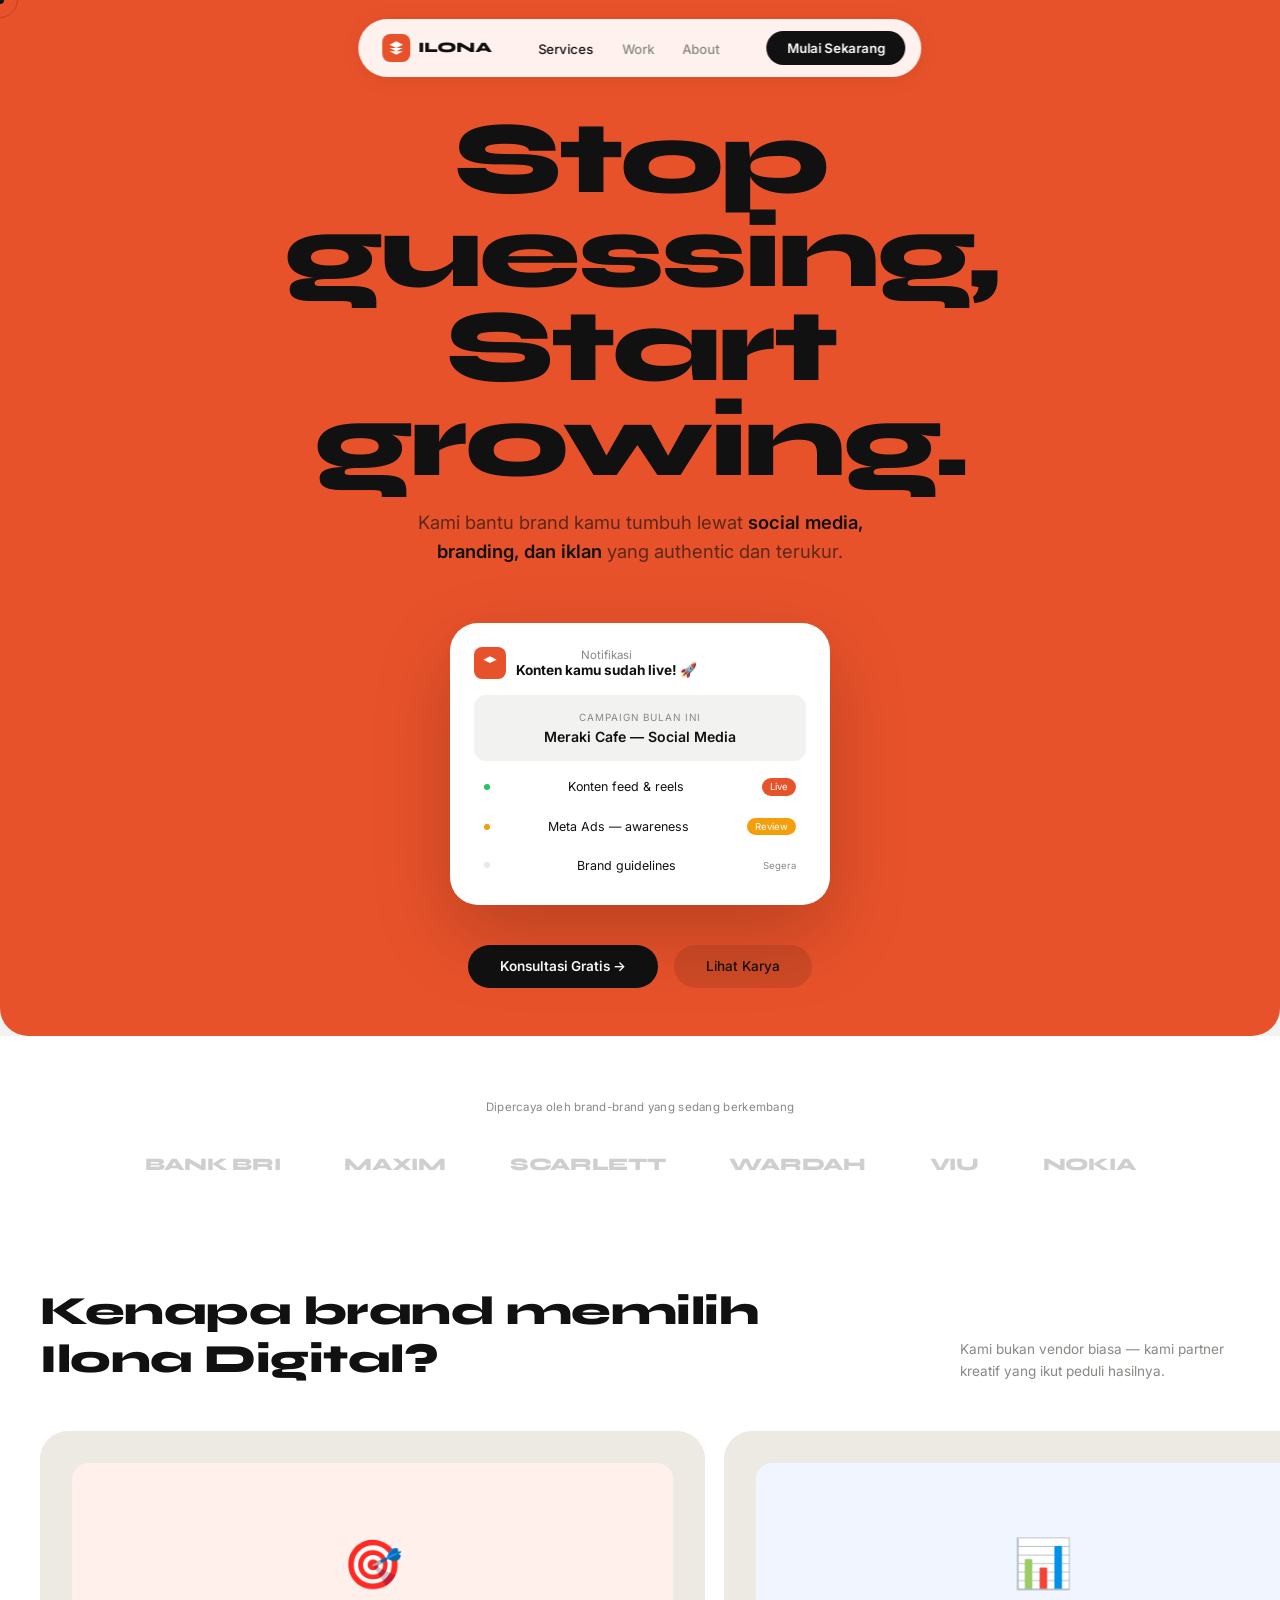
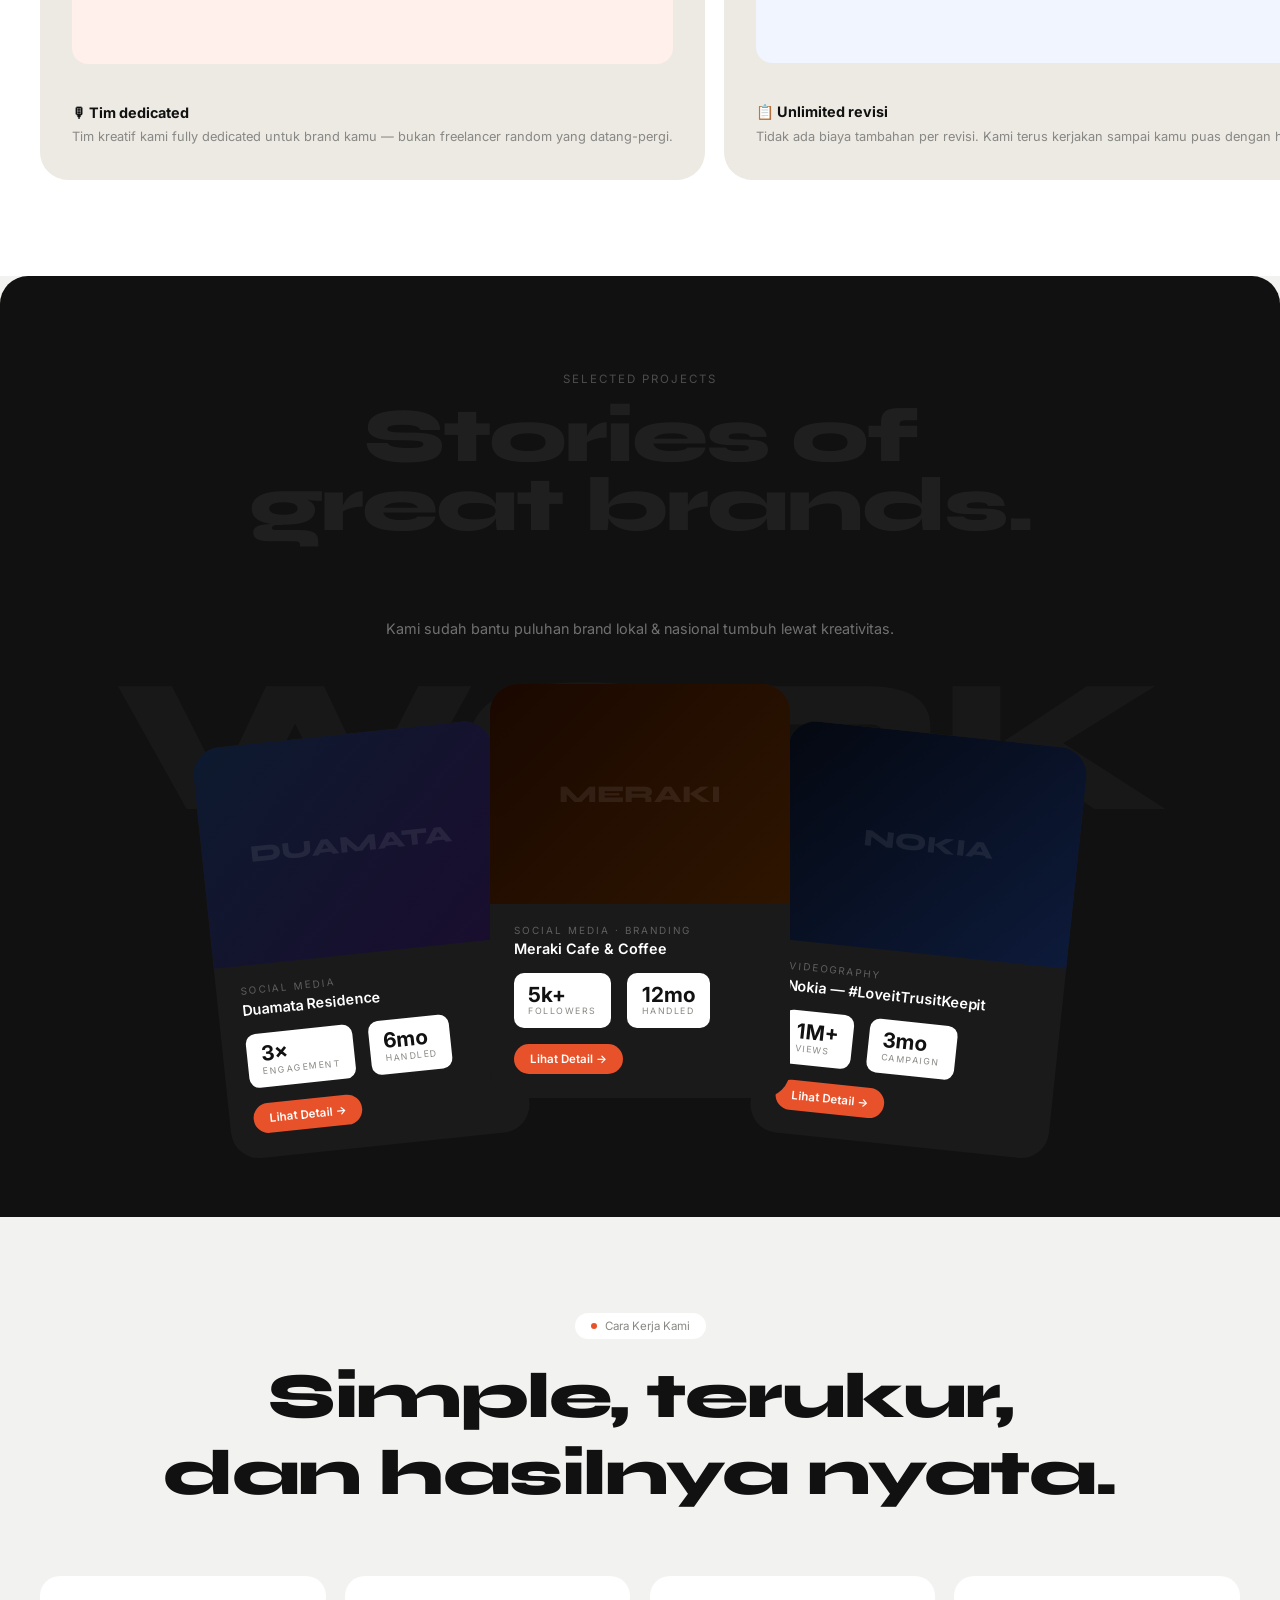
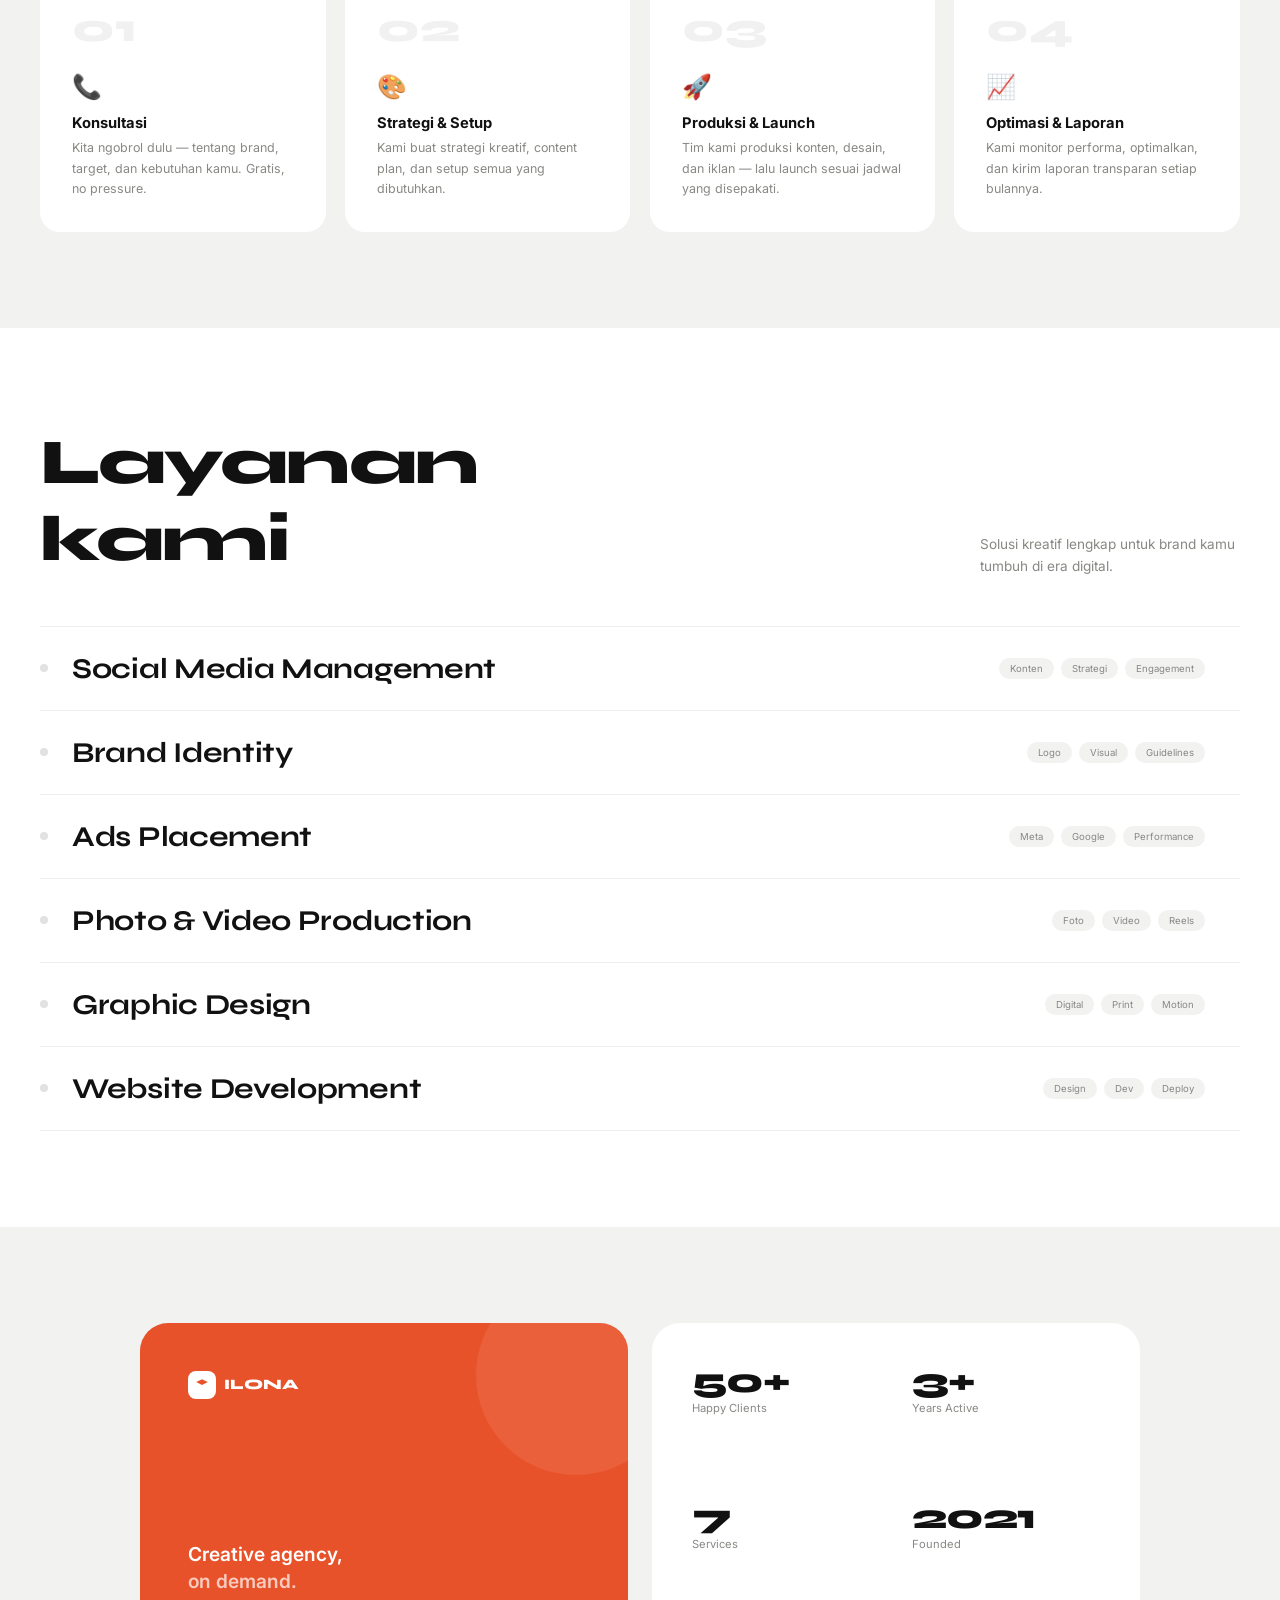
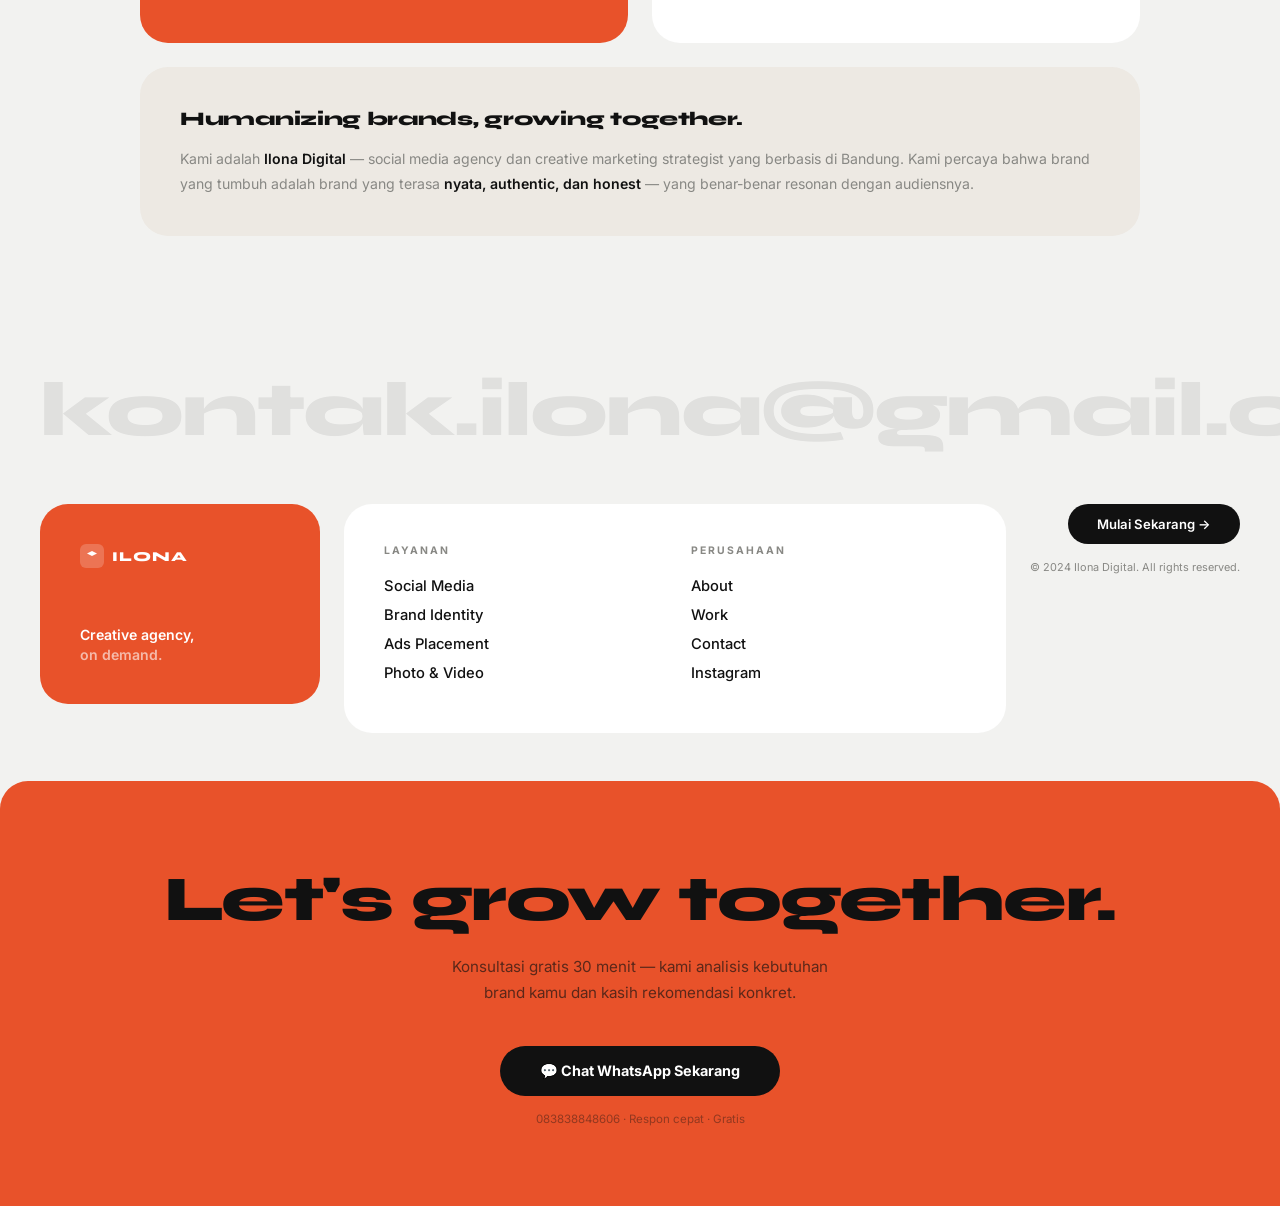
==== index.html @ c1bf0ae3 "Update index.html" ====
<!DOCTYPE html>
<html lang="id">
<head>
<meta charset="UTF-8">
<meta name="viewport" content="width=device-width, initial-scale=1.0">
<title>Ilona Digital — Creative Agency Bandung</title>
<link href="https://fonts.googleapis.com/css2?family=Syne:wght@700;800&family=Inter:wght@300;400;500;600&display=swap" rel="stylesheet">
<style>
:root{
  --orange:#E8522A;
  --orange2:#FF6B3D;
  --dark:#111111;
  --light:#F2F2F0;
  --light2:#E8E8E5;
  --white:#FFFFFF;
  --muted:#888884;
  --cream:#EDE9E3;
  --r:20px;
  --r2:28px;
}
*{margin:0;padding:0;box-sizing:border-box;}
html{scroll-behavior:smooth;}
body{background:var(--light);color:var(--dark);font-family:'Inter',sans-serif;font-weight:400;overflow-x:hidden;cursor:none;}

/* CURSOR */
#cdot{width:8px;height:8px;background:var(--dark);border-radius:50%;position:fixed;top:0;left:0;z-index:9999;pointer-events:none;transform:translate(-50%,-50%);transition:width .2s,height .2s,background .2s;}
#cring{width:36px;height:36px;border:1.5px solid rgba(17,17,17,0.2);border-radius:50%;position:fixed;top:0;left:0;z-index:9998;pointer-events:none;transform:translate(-50%,-50%);transition:width .45s cubic-bezier(0.16,1,0.3,1),height .45s cubic-bezier(0.16,1,0.3,1),border-color .2s;}
body.ch #cdot{width:12px;height:12px;background:var(--orange);}
body.ch #cring{width:56px;height:56px;border-color:rgba(232,82,42,0.35);}

/* NAV — pill floating */
nav{position:fixed;top:1.2rem;left:50%;transform:translateX(-50%);z-index:500;display:flex;align-items:center;gap:2rem;background:rgba(255,255,255,0.92);backdrop-filter:blur(20px);border-radius:100px;padding:.75rem 1rem .75rem 1.5rem;box-shadow:0 2px 20px rgba(0,0,0,0.08);white-space:nowrap;}
.logo{display:flex;align-items:center;gap:.5rem;text-decoration:none;}
.logo-icon{width:28px;height:28px;background:var(--orange);border-radius:8px;display:flex;align-items:center;justify-content:center;}
.logo-icon svg{width:16px;height:16px;fill:white;}
.logo-txt{font-family:'Syne',sans-serif;font-size:.9rem;font-weight:800;color:var(--dark);letter-spacing:-.3px;}
.nav-links{display:flex;gap:0;list-style:none;}
.nav-links a{font-size:.82rem;font-weight:500;color:var(--muted);text-decoration:none;padding:.4rem .9rem;border-radius:100px;transition:all .2s;}
.nav-links a:hover,.nav-links a.active{color:var(--dark);}
.nav-btn{background:var(--dark);color:white;padding:.55rem 1.3rem;border-radius:100px;font-size:.82rem;font-weight:600;text-decoration:none;transition:all .2s;white-space:nowrap;}
.nav-btn:hover{background:#222;}
.hbg{display:none;background:none;border:none;cursor:none;padding:4px;flex-direction:column;gap:5px;}
.hbg span{display:block;width:20px;height:2px;background:var(--dark);border-radius:2px;transition:all .3s;}
.hbg.open span:nth-child(1){transform:translateY(7px) rotate(45deg);}
.hbg.open span:nth-child(2){opacity:0;}
.hbg.open span:nth-child(3){transform:translateY(-7px) rotate(-45deg);}

/* MOB */
.mob{display:none;position:fixed;inset:0;z-index:450;background:var(--dark);flex-direction:column;justify-content:center;align-items:center;gap:2rem;}
.mob.open{display:flex;}
.mob a{font-family:'Syne',sans-serif;font-size:2.5rem;font-weight:800;color:rgba(255,255,255,.15);text-decoration:none;transition:color .2s;}
.mob a:hover{color:white;}
.mob-cta{background:var(--orange)!important;color:white!important;padding:.8rem 2.5rem;border-radius:100px;font-size:1rem!important;}

/* HERO — orange bg */
.hero{background:var(--orange);min-height:100vh;padding:7rem 2.5rem 3rem;display:flex;flex-direction:column;align-items:center;text-align:center;position:relative;overflow:hidden;border-radius:0 0 var(--r2) var(--r2);}
.hero h1{font-family:'Syne',sans-serif;font-size:clamp(3rem,8vw,7rem);font-weight:800;line-height:.92;letter-spacing:-3px;color:var(--dark);margin-bottom:1.2rem;max-width:800px;}
.hero-sub{font-size:clamp(.95rem,2vw,1.15rem);color:rgba(17,17,17,.65);max-width:500px;margin:0 auto 3.5rem;line-height:1.6;font-weight:400;}
.hero-sub strong{color:var(--dark);font-weight:600;}
/* hero visual card */
.hero-visual{background:white;border-radius:var(--r2);padding:1.5rem;max-width:380px;width:100%;box-shadow:0 30px 80px rgba(0,0,0,.2);position:relative;overflow:hidden;}
.hero-visual-top{display:flex;align-items:center;gap:.6rem;margin-bottom:1rem;}
.hv-icon{width:32px;height:32px;background:var(--orange);border-radius:8px;display:flex;align-items:center;justify-content:center;}
.hv-icon svg{width:16px;height:16px;fill:white;}
.hv-txt{font-size:.72rem;color:var(--muted);}
.hv-txt strong{color:var(--dark);display:block;font-size:.85rem;}
.hv-card{background:var(--light);border-radius:12px;padding:1rem;margin-bottom:.6rem;}
.hv-card-label{font-size:.62rem;text-transform:uppercase;letter-spacing:1px;color:var(--muted);margin-bottom:.3rem;}
.hv-card-val{font-size:.88rem;font-weight:600;color:var(--dark);}
.hv-rows{display:flex;flex-direction:column;gap:.4rem;}
.hv-row{display:flex;align-items:center;gap:.6rem;padding:.5rem .6rem;border-radius:8px;transition:background .2s;}
.hv-row:hover{background:var(--light);}
.hv-dot{width:6px;height:6px;border-radius:50%;flex-shrink:0;}
.hv-row-txt{font-size:.78rem;color:var(--dark);flex:1;}
.hv-row-badge{font-size:.6rem;background:var(--orange);color:white;padding:.2rem .5rem;border-radius:100px;}
.hero-btns{display:flex;gap:1rem;justify-content:center;margin-top:2.5rem;flex-wrap:wrap;}
.btn-dark{background:var(--dark);color:white;padding:.85rem 2rem;border-radius:100px;font-size:.85rem;font-weight:600;text-decoration:none;transition:all .3s;}
.btn-dark:hover{background:#222;transform:translateY(-2px);}
.btn-outline{background:rgba(0,0,0,.1);color:var(--dark);padding:.85rem 2rem;border-radius:100px;font-size:.85rem;font-weight:500;text-decoration:none;transition:all .2s;}
.btn-outline:hover{background:rgba(0,0,0,.18);}

/* CLIENTS — white section */
.clients-sec{background:white;padding:4rem 2.5rem;text-align:center;}
.cl-label{font-size:.72rem;color:var(--muted);margin-bottom:2.5rem;letter-spacing:.3px;}
.cl-logos{display:flex;align-items:center;justify-content:center;gap:4rem;flex-wrap:wrap;}
.cl-logo{font-family:'Syne',sans-serif;font-size:1.1rem;font-weight:800;color:rgba(17,17,17,.2);letter-spacing:-.3px;transition:color .2s;}
.cl-logo:hover{color:rgba(17,17,17,.5);}

/* FEATURES — cream bg, horizontal scroll cards */
.features{background:white;padding:3rem 0 5rem;}
.feat-header{padding:0 2.5rem 3rem;display:flex;justify-content:space-between;align-items:flex-end;flex-wrap:wrap;gap:1rem;}
.feat-title{font-family:'Syne',sans-serif;font-size:clamp(1.6rem,3.5vw,2.5rem);font-weight:800;letter-spacing:-.5px;color:var(--dark);}
.feat-sub{font-size:.85rem;color:var(--muted);max-width:280px;line-height:1.6;}
.feat-scroll{display:flex;gap:1.2rem;overflow-x:auto;padding:0 2.5rem 1rem;scrollbar-width:none;}
.feat-scroll::-webkit-scrollbar{display:none;}
.feat-card{background:var(--cream);border-radius:var(--r2);padding:2rem;min-width:300px;flex-shrink:0;display:flex;flex-direction:column;gap:2.5rem;}
.feat-card-img{flex:1;border-radius:16px;min-height:200px;display:flex;align-items:center;justify-content:center;overflow:hidden;background:white;}
.feat-card-img-inner{width:100%;height:100%;display:flex;align-items:center;justify-content:center;padding:1.5rem;}
.feat-card-body{}
.feat-card-title{font-size:.9rem;font-weight:700;color:var(--dark);margin-bottom:.4rem;display:flex;align-items:center;gap:.4rem;}
.feat-card-desc{font-size:.8rem;color:var(--muted);line-height:1.6;}

/* PORTFOLIO — dark bg, rotated cards */
.portfolio{background:var(--dark);padding:6rem 2.5rem;border-radius:var(--r2) var(--r2) 0 0;position:relative;overflow:hidden;}
.port-bg-txt{position:absolute;top:50%;left:50%;transform:translate(-50%,-50%);font-family:'Syne',sans-serif;font-size:clamp(6rem,15vw,18rem);font-weight:800;color:rgba(255,255,255,.03);white-space:nowrap;pointer-events:none;letter-spacing:-5px;}
.port-header{text-align:center;margin-bottom:5rem;position:relative;z-index:1;}
.port-label{font-size:.72rem;letter-spacing:2px;text-transform:uppercase;color:rgba(255,255,255,.25);margin-bottom:1rem;}
.port-title{font-family:'Syne',sans-serif;font-size:clamp(2.5rem,6vw,5.5rem);font-weight:800;letter-spacing:-2px;color:rgba(255,255,255,.06);line-height:.9;}
/* tilted cards layout */
.port-cards{display:flex;align-items:center;justify-content:center;gap:-3rem;position:relative;z-index:1;padding:2rem 0;min-height:420px;}
.port-card{background:#1a1a1a;border-radius:var(--r2);overflow:hidden;position:absolute;width:300px;cursor:none;transition:transform .4s cubic-bezier(0.16,1,0.3,1),z-index .1s;}
.port-card:nth-child(1){transform:rotate(-6deg) translateX(-280px);z-index:1;}
.port-card:nth-child(2){transform:rotate(0deg) translateY(-20px);z-index:3;}
.port-card:nth-child(3){transform:rotate(6deg) translateX(280px);z-index:1;}
.port-card:hover{transform:rotate(0deg) translateY(-30px) scale(1.03);z-index:10;}
.port-card-thumb{height:220px;position:relative;overflow:hidden;}
.port-card-body{padding:1.2rem 1.5rem 1.5rem;}
.port-card-cat{font-size:.62rem;letter-spacing:2px;text-transform:uppercase;color:rgba(255,255,255,.3);margin-bottom:.3rem;}
.port-card-name{font-size:.9rem;font-weight:600;color:white;margin-bottom:1rem;}
.port-card-btn{background:var(--orange);color:white;padding:.5rem 1rem;border-radius:100px;font-size:.72rem;font-weight:600;text-decoration:none;display:inline-flex;align-items:center;gap:.4rem;transition:background .2s;}
.port-card-btn:hover{background:var(--orange2);}
.port-stats{display:flex;gap:1rem;margin-top:1rem;}
.port-stat{background:white;border-radius:10px;padding:.7rem .9rem;}
.port-stat-n{font-size:1.3rem;font-weight:700;color:var(--dark);line-height:1;}
.port-stat-t{font-size:.55rem;letter-spacing:1.5px;text-transform:uppercase;color:var(--muted);}

/* HOW IT WORKS */
.how{background:var(--light);padding:6rem 2.5rem;}
.how-header{text-align:center;margin-bottom:4rem;}
.how-eyebrow{display:inline-flex;align-items:center;gap:.5rem;background:white;border-radius:100px;padding:.35rem 1rem;font-size:.72rem;color:var(--muted);margin-bottom:1.2rem;}
.how-eyebrow::before{content:'';width:6px;height:6px;border-radius:50%;background:var(--orange);}
.how-title{font-family:'Syne',sans-serif;font-size:clamp(2rem,5vw,4rem);font-weight:800;letter-spacing:-1.5px;color:var(--dark);}
.how-grid{display:grid;grid-template-columns:repeat(4,1fr);gap:1.2rem;}
.how-card{background:white;border-radius:var(--r);padding:2rem;transition:transform .3s,box-shadow .3s;}
.how-card:hover{transform:translateY(-4px);box-shadow:0 12px 40px rgba(0,0,0,.08);}
.how-num{font-family:'Syne',sans-serif;font-size:2.5rem;font-weight:800;color:rgba(17,17,17,.06);line-height:1;margin-bottom:1.5rem;}
.how-icon{font-size:1.5rem;margin-bottom:.8rem;}
.how-name{font-size:.92rem;font-weight:700;color:var(--dark);margin-bottom:.4rem;}
.how-desc{font-size:.78rem;color:var(--muted);line-height:1.65;}

/* SERVICES list */
.services{background:white;padding:6rem 2.5rem;}
.svc-header{display:flex;justify-content:space-between;align-items:flex-end;margin-bottom:3rem;flex-wrap:wrap;gap:1.5rem;}
.svc-title{font-family:'Syne',sans-serif;font-size:clamp(2rem,5vw,4rem);font-weight:800;letter-spacing:-1.5px;color:var(--dark);}
.svc-sub{font-size:.85rem;color:var(--muted);max-width:260px;line-height:1.6;}
.svc-list{display:flex;flex-direction:column;border-top:1px solid rgba(17,17,17,.07);}
.svc-row{display:flex;align-items:center;padding:1.5rem 0;border-bottom:1px solid rgba(17,17,17,.07);cursor:none;gap:1.5rem;transition:padding .3s cubic-bezier(0.16,1,0.3,1);}
.svc-row:hover{padding-left:1rem;}
.svc-row:hover .svc-name{color:var(--orange);}
.svc-row:hover .svc-dot{background:var(--orange);}
.svc-dot{width:8px;height:8px;border-radius:50%;background:rgba(17,17,17,.12);flex-shrink:0;transition:background .2s;}
.svc-name{font-family:'Syne',sans-serif;font-size:clamp(1.2rem,2.5vw,1.8rem);font-weight:700;color:var(--dark);flex:1;transition:color .2s;letter-spacing:-.3px;}
.svc-tags{display:flex;gap:.4rem;flex-wrap:wrap;}
.svc-tag{font-size:.6rem;color:var(--muted);background:var(--light);padding:.3rem .7rem;border-radius:100px;}
.svc-arr{color:rgba(17,17,17,.2);font-size:.75rem;font-weight:600;transition:all .2s;opacity:0;transform:translateX(-5px);}
.svc-row:hover .svc-arr{opacity:1;transform:translateX(0);}

/* ABOUT / TESTIMONIALS */
.about{background:var(--light);padding:6rem 2.5rem;}
.about-grid{display:grid;grid-template-columns:1fr 1fr;gap:1.5rem;max-width:1000px;margin:0 auto;}
.about-main{background:var(--orange);border-radius:var(--r2);padding:3rem;display:flex;flex-direction:column;justify-content:space-between;min-height:320px;position:relative;overflow:hidden;}
.about-main::before{content:'';position:absolute;top:-3rem;right:-3rem;width:200px;height:200px;border-radius:50%;background:rgba(255,255,255,.08);}
.about-logo{display:flex;align-items:center;gap:.5rem;margin-bottom:auto;}
.about-logo-icon{width:28px;height:28px;background:white;border-radius:8px;display:flex;align-items:center;justify-content:center;}
.about-logo-icon svg{width:14px;height:14px;fill:var(--orange);}
.about-logo-txt{font-family:'Syne',sans-serif;font-size:.9rem;font-weight:800;color:white;}
.about-tagline{font-size:1.2rem;font-weight:600;color:white;line-height:1.4;position:relative;z-index:1;}
.about-tagline span{opacity:.7;}
.about-stats{background:white;border-radius:var(--r2);padding:2.5rem;display:grid;grid-template-columns:1fr 1fr;gap:2rem;}
.ast-n{font-family:'Syne',sans-serif;font-size:2.2rem;font-weight:800;color:var(--dark);letter-spacing:-1px;line-height:1;}
.ast-t{font-size:.7rem;color:var(--muted);margin-top:.2rem;}
.about-desc{background:var(--cream);border-radius:var(--r2);padding:2.5rem;grid-column:span 2;}
.about-desc h3{font-family:'Syne',sans-serif;font-size:1.2rem;font-weight:800;letter-spacing:-.3px;color:var(--dark);margin-bottom:1rem;}
.about-desc p{font-size:.88rem;color:var(--muted);line-height:1.8;}
.about-desc p strong{color:var(--dark);font-weight:600;}

/* FOOTER */
footer{background:var(--light);padding:2rem 2.5rem 3rem;}
.footer-inner{display:grid;grid-template-columns:280px 1fr auto;gap:1.5rem;align-items:start;}
.footer-left{background:var(--orange);border-radius:var(--r2);padding:2.5rem;display:flex;flex-direction:column;justify-content:space-between;min-height:200px;}
.fl-logo{display:flex;align-items:center;gap:.5rem;margin-bottom:auto;}
.fl-logo-icon{width:24px;height:24px;background:rgba(255,255,255,.2);border-radius:6px;display:flex;align-items:center;justify-content:center;}
.fl-logo-icon svg{width:12px;height:12px;fill:white;}
.fl-logo-txt{font-family:'Syne',sans-serif;font-size:.85rem;font-weight:800;color:white;letter-spacing:1px;}
.fl-tagline{font-size:.88rem;font-weight:600;color:white;line-height:1.4;}
.fl-tagline span{opacity:.6;}
.footer-mid{background:white;border-radius:var(--r2);padding:2.5rem;display:grid;grid-template-columns:1fr 1fr;gap:2rem;}
.footer-col h4{font-size:.65rem;letter-spacing:2px;text-transform:uppercase;color:var(--muted);margin-bottom:1.2rem;}
.footer-col a{display:block;font-size:.92rem;font-weight:500;color:var(--dark);text-decoration:none;margin-bottom:.7rem;transition:color .2s;}
.footer-col a:hover{color:var(--orange);}
.footer-bottom{display:flex;align-items:flex-end;justify-content:space-between;flex-direction:column;gap:1rem;}
.footer-cta-btn{background:var(--dark);color:white;padding:.75rem 1.8rem;border-radius:100px;font-size:.82rem;font-weight:600;text-decoration:none;transition:background .2s;white-space:nowrap;}
.footer-cta-btn:hover{background:#222;}
.footer-copy{font-size:.68rem;color:var(--muted);}
/* BIG EMAIL */
.footer-email{text-align:center;padding:2rem 2.5rem 1rem;overflow:hidden;}
.footer-email a{font-family:'Syne',sans-serif;font-size:clamp(2rem,6vw,6rem);font-weight:800;letter-spacing:-2px;color:rgba(17,17,17,.08);text-decoration:none;transition:color .3s;white-space:nowrap;}
.footer-email a:hover{color:rgba(17,17,17,.15);}

/* REVEAL */
.rev{opacity:0;transform:translateY(24px);transition:opacity .8s cubic-bezier(0.16,1,0.3,1),transform .8s cubic-bezier(0.16,1,0.3,1);}
.rev.vis{opacity:1;transform:translateY(0);}
.rev-d1{transition-delay:.1s;}
.rev-d2{transition-delay:.2s;}

/* RESPONSIVE */
@media(max-width:900px){
  nav{top:.8rem;padding:.6rem .8rem .6rem 1.2rem;gap:1rem;}
  .nav-links{display:none;}
  .nav-btn{display:none;}
  .hbg{display:flex;}
  .hero{padding:6rem 1.5rem 3rem;border-radius:0 0 16px 16px;}
  .feat-scroll{padding:0 1.5rem 1rem;}
  .port-cards{flex-direction:column;min-height:auto;}
  .port-card{position:static;transform:none!important;width:100%;max-width:340px;}
  .how-grid{grid-template-columns:1fr 1fr;}
  .about-grid{grid-template-columns:1fr;}
  .about-desc{grid-column:span 1;}
  .footer-inner{grid-template-columns:1fr;gap:1rem;}
  .footer-bottom{flex-direction:row;}
  .footer-email a{font-size:clamp(1.5rem,8vw,3.5rem);}
  .svc-tags{display:none;}
  .clients,.services,.about,.how{padding:4rem 1.5rem;}
}
@media(max-width:520px){
  .how-grid{grid-template-columns:1fr;}
  .about-stats{grid-template-columns:1fr 1fr;}
  .port-card{max-width:100%;}
  nav{width:calc(100% - 2rem);left:50%;transform:translateX(-50%);}
}
</style>
</head>
<body>

<div id="cdot"></div>
<div id="cring"></div>

<!-- NAV pill -->
<nav>
  <a href="#" class="logo">
    <div class="logo-icon"><svg viewBox="0 0 24 24"><path d="M12 2L2 7l10 5 10-5-10-5zM2 17l10 5 10-5M2 12l10 5 10-5"/></svg></div>
    <span class="logo-txt">ILONA</span>
  </a>
  <ul class="nav-links">
    <li><a href="#services" class="active">Services</a></li>
    <li><a href="#portfolio">Work</a></li>
    <li><a href="#about">About</a></li>
  </ul>
  <a href="https://wa.me/6283838848606?text=Halo%20Ilona%20Digital!%20Saya%20ingin%20konsultasi." target="_blank" class="nav-btn">Mulai Sekarang</a>
  <button class="hbg" id="hbg"><span></span><span></span><span></span></button>
</nav>

<!-- MOB -->
<div class="mob" id="mob">
  <a href="#services" onclick="closeMM()">Services</a>
  <a href="#portfolio" onclick="closeMM()">Work</a>
  <a href="#about" onclick="closeMM()">About</a>
  <a href="https://wa.me/6283838848606" target="_blank" class="mob-cta" onclick="closeMM()">Mulai Sekarang</a>
</div>

<!-- HERO -->
<section class="hero">
  <h1>Stop guessing,<br>Start growing.</h1>
  <p class="hero-sub">Kami bantu brand kamu tumbuh lewat <strong>social media, branding, dan iklan</strong> yang authentic dan terukur.</p>

  <!-- mock dashboard card -->
  <div class="hero-visual">
    <div class="hero-visual-top">
      <div class="hv-icon"><svg viewBox="0 0 24 24"><path d="M12 2L2 7l10 5 10-5-10-5z"/></svg></div>
      <div class="hv-txt"><span>Notifikasi</span><strong>Konten kamu sudah live! 🚀</strong></div>
    </div>
    <div class="hv-card">
      <div class="hv-card-label">Campaign bulan ini</div>
      <div class="hv-card-val">Meraki Cafe — Social Media</div>
    </div>
    <div class="hv-rows">
      <div class="hv-row">
        <div class="hv-dot" style="background:#22c55e;"></div>
        <span class="hv-row-txt">Konten feed & reels</span>
        <span class="hv-row-badge">Live</span>
      </div>
      <div class="hv-row">
        <div class="hv-dot" style="background:#f59e0b;"></div>
        <span class="hv-row-txt">Meta Ads — awareness</span>
        <span class="hv-row-badge" style="background:#f59e0b;">Review</span>
      </div>
      <div class="hv-row">
        <div class="hv-dot" style="background:var(--light2);"></div>
        <span class="hv-row-txt">Brand guidelines</span>
        <span style="font-size:.6rem;color:var(--muted);">Segera</span>
      </div>
    </div>
  </div>

  <div class="hero-btns">
    <a href="https://wa.me/6283838848606?text=Halo%20Ilona%20Digital!%20Saya%20ingin%20konsultasi." target="_blank" class="btn-dark">Konsultasi Gratis →</a>
    <a href="#portfolio" class="btn-outline">Lihat Karya</a>
  </div>
</section>

<!-- CLIENTS -->
<section class="clients-sec rev">
  <p class="cl-label">Dipercaya oleh brand-brand yang sedang berkembang</p>
  <div class="cl-logos">
    <div class="cl-logo">BANK BRI</div>
    <div class="cl-logo">MAXIM</div>
    <div class="cl-logo">SCARLETT</div>
    <div class="cl-logo">WARDAH</div>
    <div class="cl-logo">VIU</div>
    <div class="cl-logo">NOKIA</div>
  </div>
</section>

<!-- FEATURES -->
<section class="features">
  <div class="feat-header rev">
    <h2 class="feat-title">Kenapa brand memilih<br>Ilona Digital?</h2>
    <p class="feat-sub">Kami bukan vendor biasa — kami partner kreatif yang ikut peduli hasilnya.</p>
  </div>
  <div class="feat-scroll">
    <div class="feat-card">
      <div class="feat-card-img" style="background:#FFF0EB;">
        <div style="font-size:3rem;">🎯</div>
      </div>
      <div class="feat-card-body">
        <div class="feat-card-title">🎙 Tim dedicated</div>
        <div class="feat-card-desc">Tim kreatif kami fully dedicated untuk brand kamu — bukan freelancer random yang datang-pergi.</div>
      </div>
    </div>
    <div class="feat-card">
      <div class="feat-card-img" style="background:#F0F5FF;">
        <div style="font-size:3rem;">📊</div>
      </div>
      <div class="feat-card-body">
        <div class="feat-card-title">📋 Unlimited revisi</div>
        <div class="feat-card-desc">Tidak ada biaya tambahan per revisi. Kami terus kerjakan sampai kamu puas dengan hasilnya.</div>
      </div>
    </div>
    <div class="feat-card">
      <div class="feat-card-img" style="background:#F0FFF4;">
        <div style="font-size:3rem;">⚡</div>
      </div>
      <div class="feat-card-body">
        <div class="feat-card-title">⚡ Turnaround cepat</div>
        <div class="feat-card-desc">Konten, desain, dan materi iklan siap dalam waktu yang disepakati — tidak ada alasan molor.</div>
      </div>
    </div>
    <div class="feat-card">
      <div class="feat-card-img" style="background:#FFFBF0;">
        <div style="font-size:3rem;">📱</div>
      </div>
      <div class="feat-card-body">
        <div class="feat-card-title">🔗 Terintegrasi</div>
        <div class="feat-card-desc">Semua layanan terhubung — dari konten, desain, iklan, sampai website dalam satu ekosistem.</div>
      </div>
    </div>
  </div>
</section>

<!-- PORTFOLIO — dark, tilted cards -->
<section class="portfolio" id="portfolio">
  <div class="port-bg-txt">WORK</div>
  <div class="port-header">
    <div class="port-label">Selected Projects</div>
    <h2 class="port-title">Stories of<br>great brands.</h2>
  </div>
  <p style="text-align:center;font-size:.9rem;color:rgba(255,255,255,.4);margin-bottom:4rem;position:relative;z-index:1;">Kami sudah bantu puluhan brand lokal & nasional tumbuh lewat kreativitas.</p>

  <div class="port-cards">
    <div class="port-card">
      <div class="port-card-thumb" style="background:linear-gradient(135deg,#0d1a2e,#1a0d2e);">
        <div style="width:100%;height:100%;display:flex;align-items:center;justify-content:center;font-family:'Syne',sans-serif;font-size:1.5rem;font-weight:800;color:rgba(255,255,255,.08);">DUAMATA</div>
      </div>
      <div class="port-card-body">
        <div class="port-card-cat">Social Media</div>
        <div class="port-card-name">Duamata Residence</div>
        <div class="port-stats">
          <div class="port-stat"><div class="port-stat-n">3×</div><div class="port-stat-t">engagement</div></div>
          <div class="port-stat"><div class="port-stat-n">6mo</div><div class="port-stat-t">handled</div></div>
        </div>
        <a href="#contact" class="port-card-btn" style="margin-top:1rem;">Lihat Detail →</a>
      </div>
    </div>
    <div class="port-card">
      <div class="port-card-thumb" style="background:linear-gradient(135deg,#1a0800,#2e1500);">
        <div style="width:100%;height:100%;display:flex;align-items:center;justify-content:center;font-family:'Syne',sans-serif;font-size:1.5rem;font-weight:800;color:rgba(255,255,255,.08);">MERAKI</div>
      </div>
      <div class="port-card-body">
        <div class="port-card-cat">Social Media · Branding</div>
        <div class="port-card-name">Meraki Cafe & Coffee</div>
        <div class="port-stats">
          <div class="port-stat"><div class="port-stat-n">5k+</div><div class="port-stat-t">followers</div></div>
          <div class="port-stat"><div class="port-stat-n">12mo</div><div class="port-stat-t">handled</div></div>
        </div>
        <a href="#contact" class="port-card-btn" style="margin-top:1rem;">Lihat Detail →</a>
      </div>
    </div>
    <div class="port-card">
      <div class="port-card-thumb" style="background:linear-gradient(135deg,#040810,#0d1a3a);">
        <div style="width:100%;height:100%;display:flex;align-items:center;justify-content:center;font-family:'Syne',sans-serif;font-size:1.5rem;font-weight:800;color:rgba(255,255,255,.08);">NOKIA</div>
      </div>
      <div class="port-card-body">
        <div class="port-card-cat">Videography</div>
        <div class="port-card-name">Nokia — #LoveitTrusitKeepit</div>
        <div class="port-stats">
          <div class="port-stat"><div class="port-stat-n">1M+</div><div class="port-stat-t">views</div></div>
          <div class="port-stat"><div class="port-stat-n">3mo</div><div class="port-stat-t">campaign</div></div>
        </div>
        <a href="#contact" class="port-card-btn" style="margin-top:1rem;">Lihat Detail →</a>
      </div>
    </div>
  </div>
</section>

<!-- HOW IT WORKS -->
<section class="how">
  <div class="how-header rev">
    <div class="how-eyebrow">Cara Kerja Kami</div>
    <h2 class="how-title">Simple, terukur,<br>dan hasilnya nyata.</h2>
  </div>
  <div class="how-grid rev">
    <div class="how-card">
      <div class="how-num">01</div>
      <div class="how-icon">📞</div>
      <div class="how-name">Konsultasi</div>
      <div class="how-desc">Kita ngobrol dulu — tentang brand, target, dan kebutuhan kamu. Gratis, no pressure.</div>
    </div>
    <div class="how-card">
      <div class="how-num">02</div>
      <div class="how-icon">🎨</div>
      <div class="how-name">Strategi & Setup</div>
      <div class="how-desc">Kami buat strategi kreatif, content plan, dan setup semua yang dibutuhkan.</div>
    </div>
    <div class="how-card">
      <div class="how-num">03</div>
      <div class="how-icon">🚀</div>
      <div class="how-name">Produksi & Launch</div>
      <div class="how-desc">Tim kami produksi konten, desain, dan iklan — lalu launch sesuai jadwal yang disepakati.</div>
    </div>
    <div class="how-card">
      <div class="how-num">04</div>
      <div class="how-icon">📈</div>
      <div class="how-name">Optimasi & Laporan</div>
      <div class="how-desc">Kami monitor performa, optimalkan, dan kirim laporan transparan setiap bulannya.</div>
    </div>
  </div>
</section>

<!-- SERVICES -->
<section class="services" id="services">
  <div class="svc-header rev">
    <h2 class="svc-title">Layanan<br>kami</h2>
    <p class="svc-sub">Solusi kreatif lengkap untuk brand kamu tumbuh di era digital.</p>
  </div>
  <div class="svc-list rev">
    <div class="svc-row"><span class="svc-dot"></span><span class="svc-name">Social Media Management</span><div class="svc-tags"><span class="svc-tag">Konten</span><span class="svc-tag">Strategi</span><span class="svc-tag">Engagement</span></div><span class="svc-arr">→</span></div>
    <div class="svc-row"><span class="svc-dot"></span><span class="svc-name">Brand Identity</span><div class="svc-tags"><span class="svc-tag">Logo</span><span class="svc-tag">Visual</span><span class="svc-tag">Guidelines</span></div><span class="svc-arr">→</span></div>
    <div class="svc-row"><span class="svc-dot"></span><span class="svc-name">Ads Placement</span><div class="svc-tags"><span class="svc-tag">Meta</span><span class="svc-tag">Google</span><span class="svc-tag">Performance</span></div><span class="svc-arr">→</span></div>
    <div class="svc-row"><span class="svc-dot"></span><span class="svc-name">Photo & Video Production</span><div class="svc-tags"><span class="svc-tag">Foto</span><span class="svc-tag">Video</span><span class="svc-tag">Reels</span></div><span class="svc-arr">→</span></div>
    <div class="svc-row"><span class="svc-dot"></span><span class="svc-name">Graphic Design</span><div class="svc-tags"><span class="svc-tag">Digital</span><span class="svc-tag">Print</span><span class="svc-tag">Motion</span></div><span class="svc-arr">→</span></div>
    <div class="svc-row"><span class="svc-dot"></span><span class="svc-name">Website Development</span><div class="svc-tags"><span class="svc-tag">Design</span><span class="svc-tag">Dev</span><span class="svc-tag">Deploy</span></div><span class="svc-arr">→</span></div>
  </div>
</section>

<!-- ABOUT BENTO -->
<section class="about" id="about">
  <div class="about-grid rev">
    <div class="about-main">
      <div class="about-logo">
        <div class="about-logo-icon"><svg viewBox="0 0 24 24"><path d="M12 2L2 7l10 5 10-5-10-5z"/></svg></div>
        <span class="about-logo-txt">ILONA</span>
      </div>
      <div class="about-tagline">Creative agency,<br><span>on demand.</span></div>
    </div>
    <div class="about-stats rev rev-d1">
      <div><div class="ast-n">50+</div><div class="ast-t">Happy Clients</div></div>
      <div><div class="ast-n">3+</div><div class="ast-t">Years Active</div></div>
      <div><div class="ast-n">7</div><div class="ast-t">Services</div></div>
      <div><div class="ast-n">2021</div><div class="ast-t">Founded</div></div>
    </div>
    <div class="about-desc rev rev-d2">
      <h3>Humanizing brands, growing together.</h3>
      <p>Kami adalah <strong>Ilona Digital</strong> — social media agency dan creative marketing strategist yang berbasis di Bandung. Kami percaya bahwa brand yang tumbuh adalah brand yang terasa <strong>nyata, authentic, dan honest</strong> — yang benar-benar resonan dengan audiensnya.</p>
    </div>
  </div>
</section>

<!-- FOOTER -->
<div class="footer-email rev">
  <a href="mailto:kontak.ilona@gmail.com">kontak.ilona@gmail.com</a>
</div>
<footer>
  <div class="footer-inner">
    <div class="footer-left">
      <div class="fl-logo">
        <div class="fl-logo-icon"><svg viewBox="0 0 24 24"><path d="M12 2L2 7l10 5 10-5-10-5z"/></svg></div>
        <span class="fl-logo-txt">ILONA</span>
      </div>
      <div class="fl-tagline">Creative agency,<br><span>on demand.</span></div>
    </div>
    <div class="footer-mid">
      <div class="footer-col">
        <h4>Layanan</h4>
        <a href="#services">Social Media</a>
        <a href="#services">Brand Identity</a>
        <a href="#services">Ads Placement</a>
        <a href="#services">Photo & Video</a>
      </div>
      <div class="footer-col">
        <h4>Perusahaan</h4>
        <a href="#about">About</a>
        <a href="#portfolio">Work</a>
        <a href="#contact">Contact</a>
        <a href="https://instagram.com/ilonadigital" target="_blank">Instagram</a>
      </div>
    </div>
    <div class="footer-bottom">
      <a href="https://wa.me/6283838848606?text=Halo%20Ilona%20Digital!%20Saya%20ingin%20konsultasi." target="_blank" class="footer-cta-btn">Mulai Sekarang →</a>
      <div class="footer-copy">© 2024 Ilona Digital. All rights reserved.</div>
    </div>
  </div>
</footer>

<!-- CONTACT (WA form) -->
<section style="background:var(--orange);padding:5rem 2.5rem;text-align:center;border-radius:var(--r2) var(--r2) 0 0;" id="contact">
  <h2 style="font-family:'Syne',sans-serif;font-size:clamp(2rem,5vw,4rem);font-weight:800;letter-spacing:-1.5px;color:var(--dark);margin-bottom:1rem;">Let's grow together.</h2>
  <p style="font-size:.95rem;color:rgba(17,17,17,.65);max-width:400px;margin:0 auto 2.5rem;line-height:1.7;">Konsultasi gratis 30 menit — kami analisis kebutuhan brand kamu dan kasih rekomendasi konkret.</p>
  <a href="https://wa.me/6283838848606?text=Halo%20Ilona%20Digital!%20Saya%20ingin%20konsultasi%20gratis." target="_blank" style="background:var(--dark);color:white;padding:1rem 2.5rem;border-radius:100px;font-size:.9rem;font-weight:700;text-decoration:none;display:inline-block;transition:all .3s;">💬 Chat WhatsApp Sekarang</a>
  <p style="font-size:.72rem;color:rgba(17,17,17,.4);margin-top:1rem;">083838848606 · Respon cepat · Gratis</p>
</section>

<script>
// Cursor
const cd=document.getElementById('cdot'),cr=document.getElementById('cring');
let mx=0,my=0,rx=0,ry=0;
document.addEventListener('mousemove',e=>{mx=e.clientX;my=e.clientY;cd.style.left=mx+'px';cd.style.top=my+'px';});
(function a(){rx+=(mx-rx)*.1;ry+=(my-ry)*.1;cr.style.left=rx+'px';cr.style.top=ry+'px';requestAnimationFrame(a);})();
document.querySelectorAll('a,button,.svc-row,.how-card,.feat-card,.port-card').forEach(el=>{
  el.addEventListener('mouseenter',()=>document.body.classList.add('ch'));
  el.addEventListener('mouseleave',()=>document.body.classList.remove('ch'));
});

// Hamburger
const hbg=document.getElementById('hbg'),mob=document.getElementById('mob');
hbg.addEventListener('click',()=>{hbg.classList.toggle('open');mob.classList.toggle('open');});
function closeMM(){hbg.classList.remove('open');mob.classList.remove('open');}

// Reveal
const io=new IntersectionObserver(e=>{e.forEach(x=>{if(x.isIntersecting){x.target.classList.add('vis');io.unobserve(x.target);}});},{threshold:.07});
document.querySelectorAll('.rev').forEach(el=>io.observe(el));
</script>
</body>
</html>
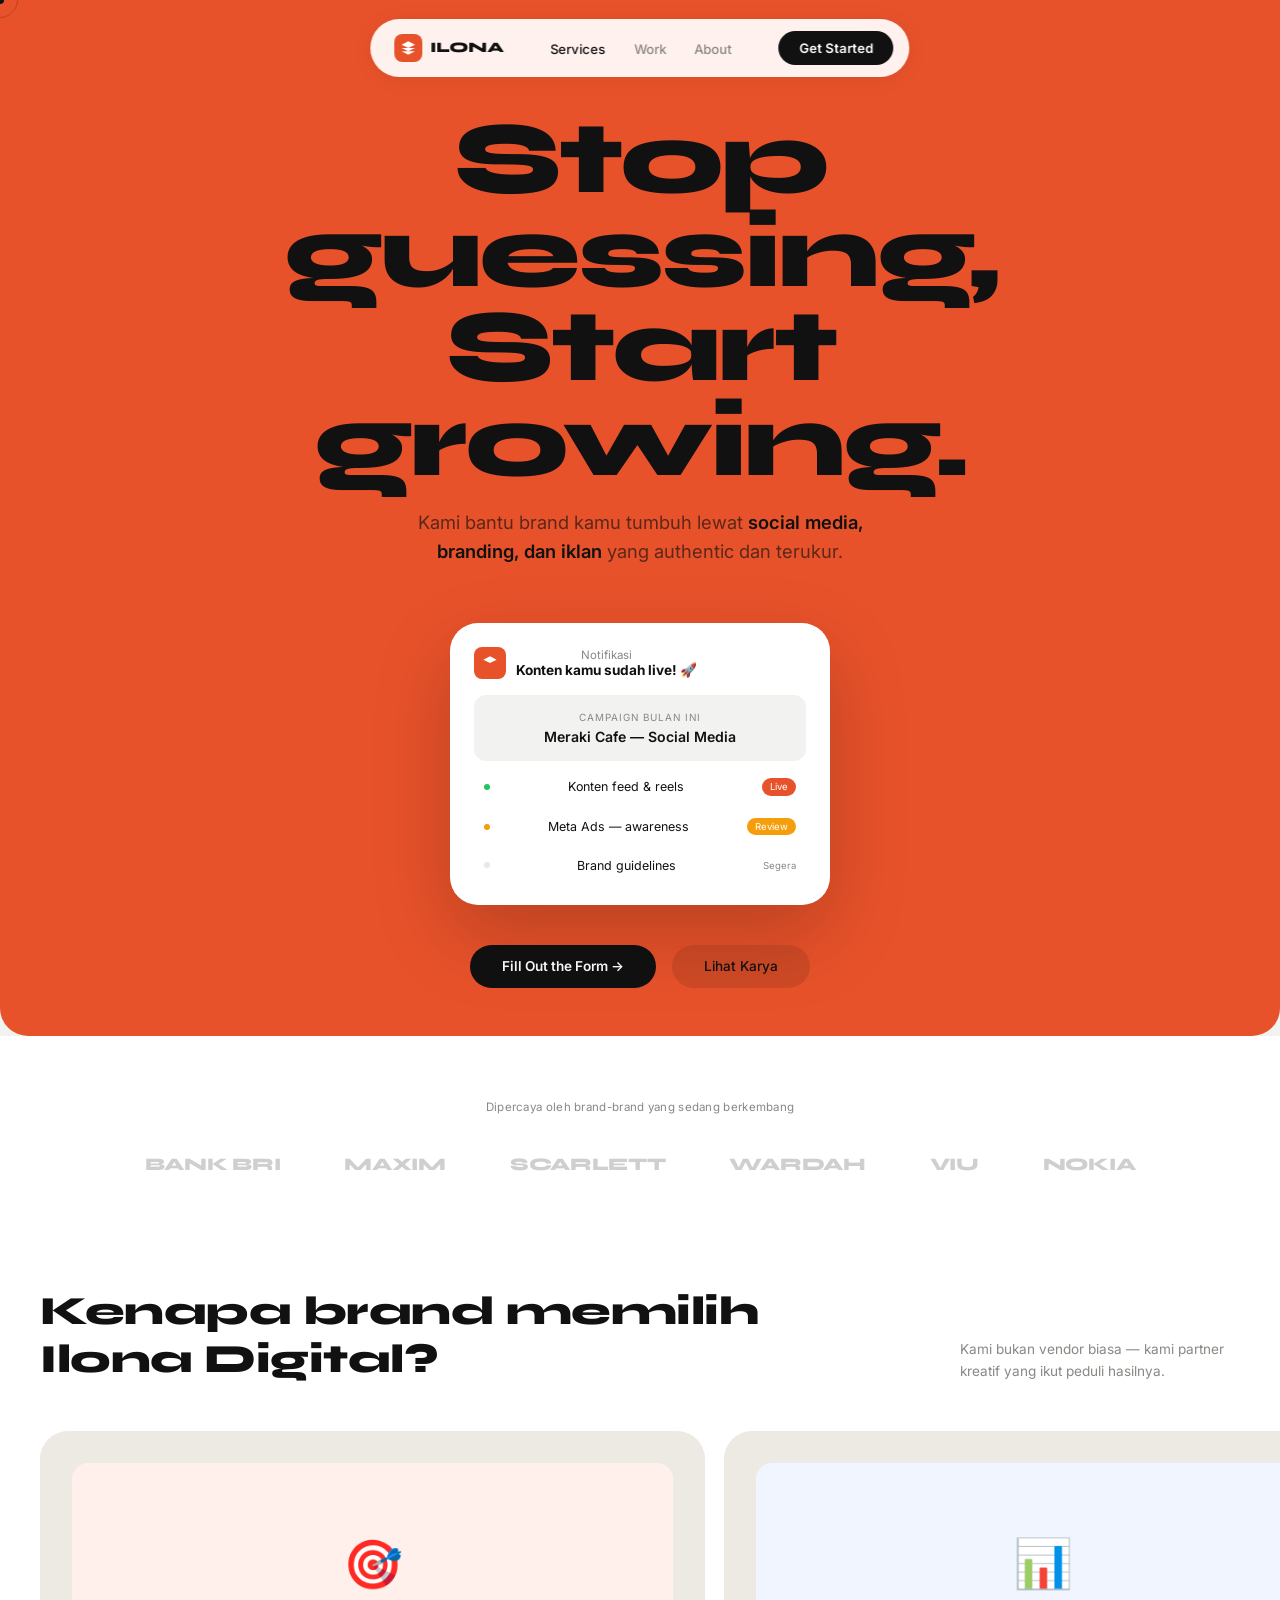
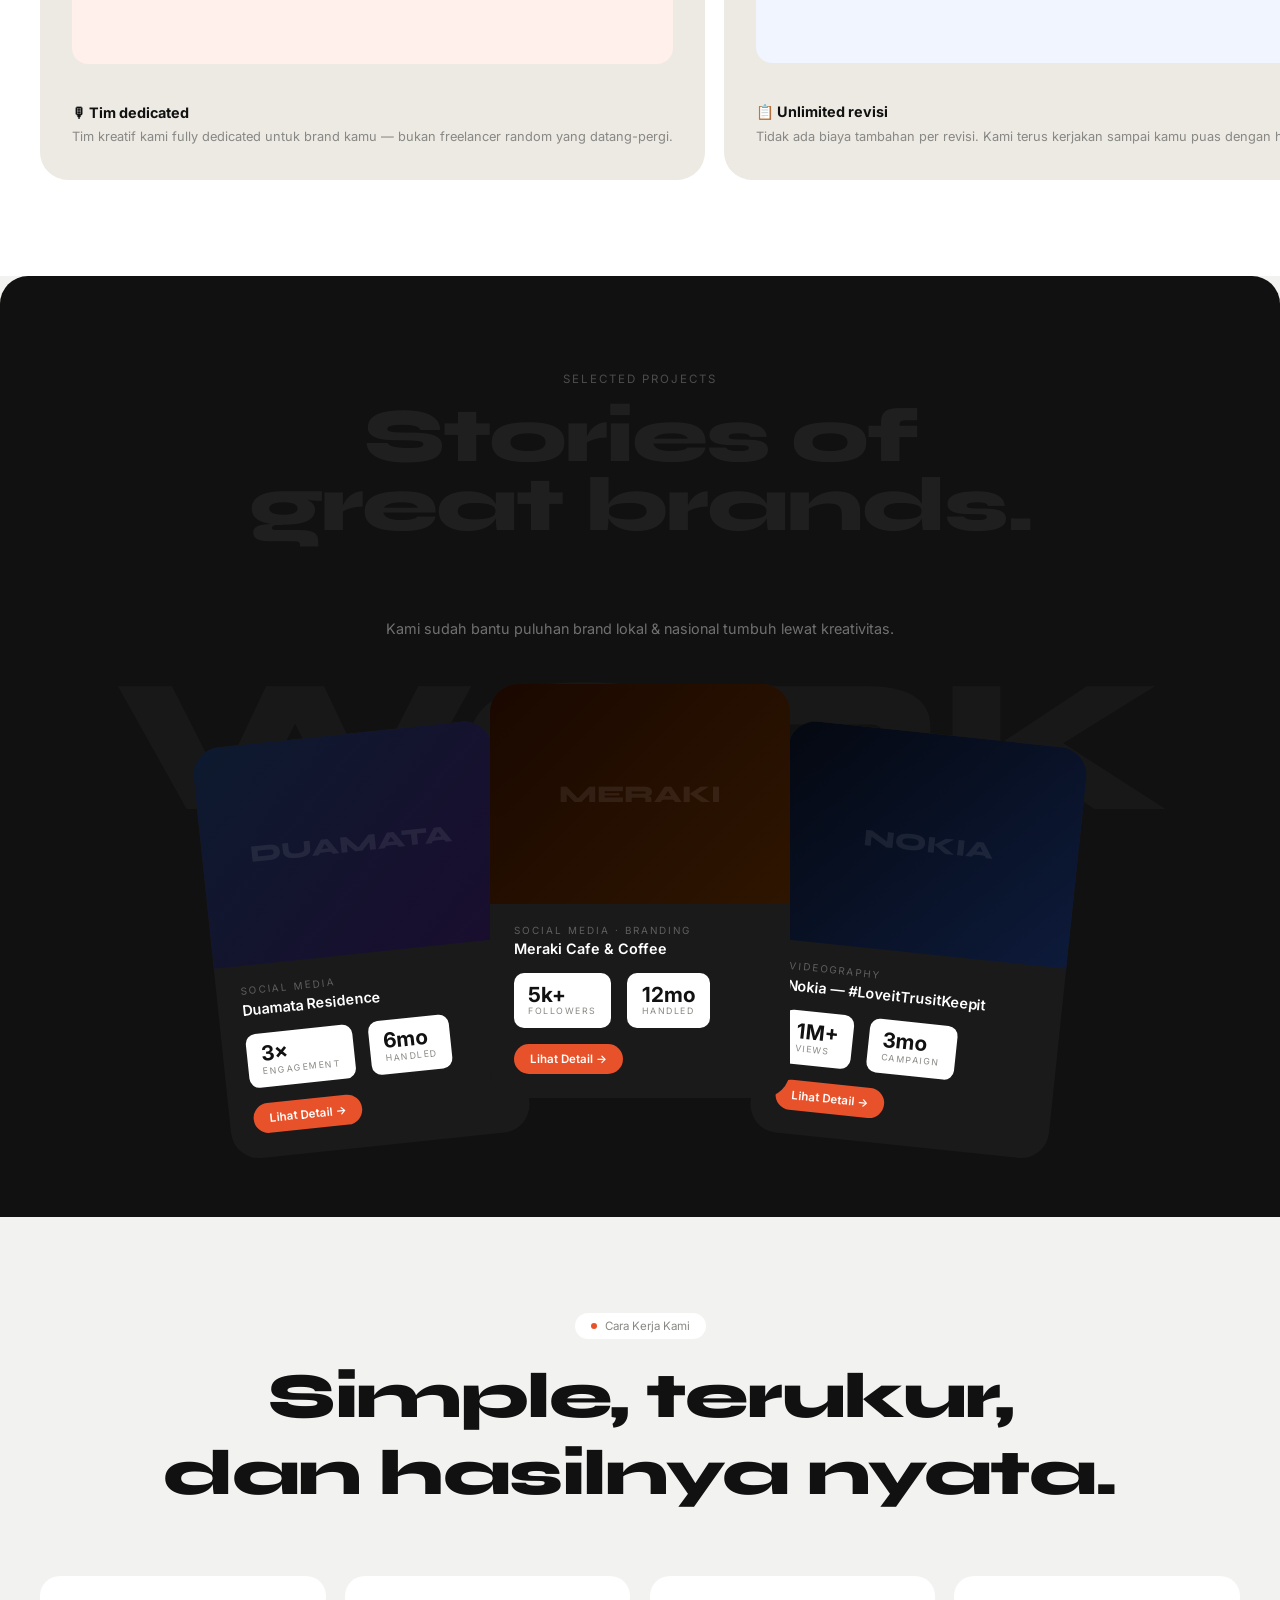
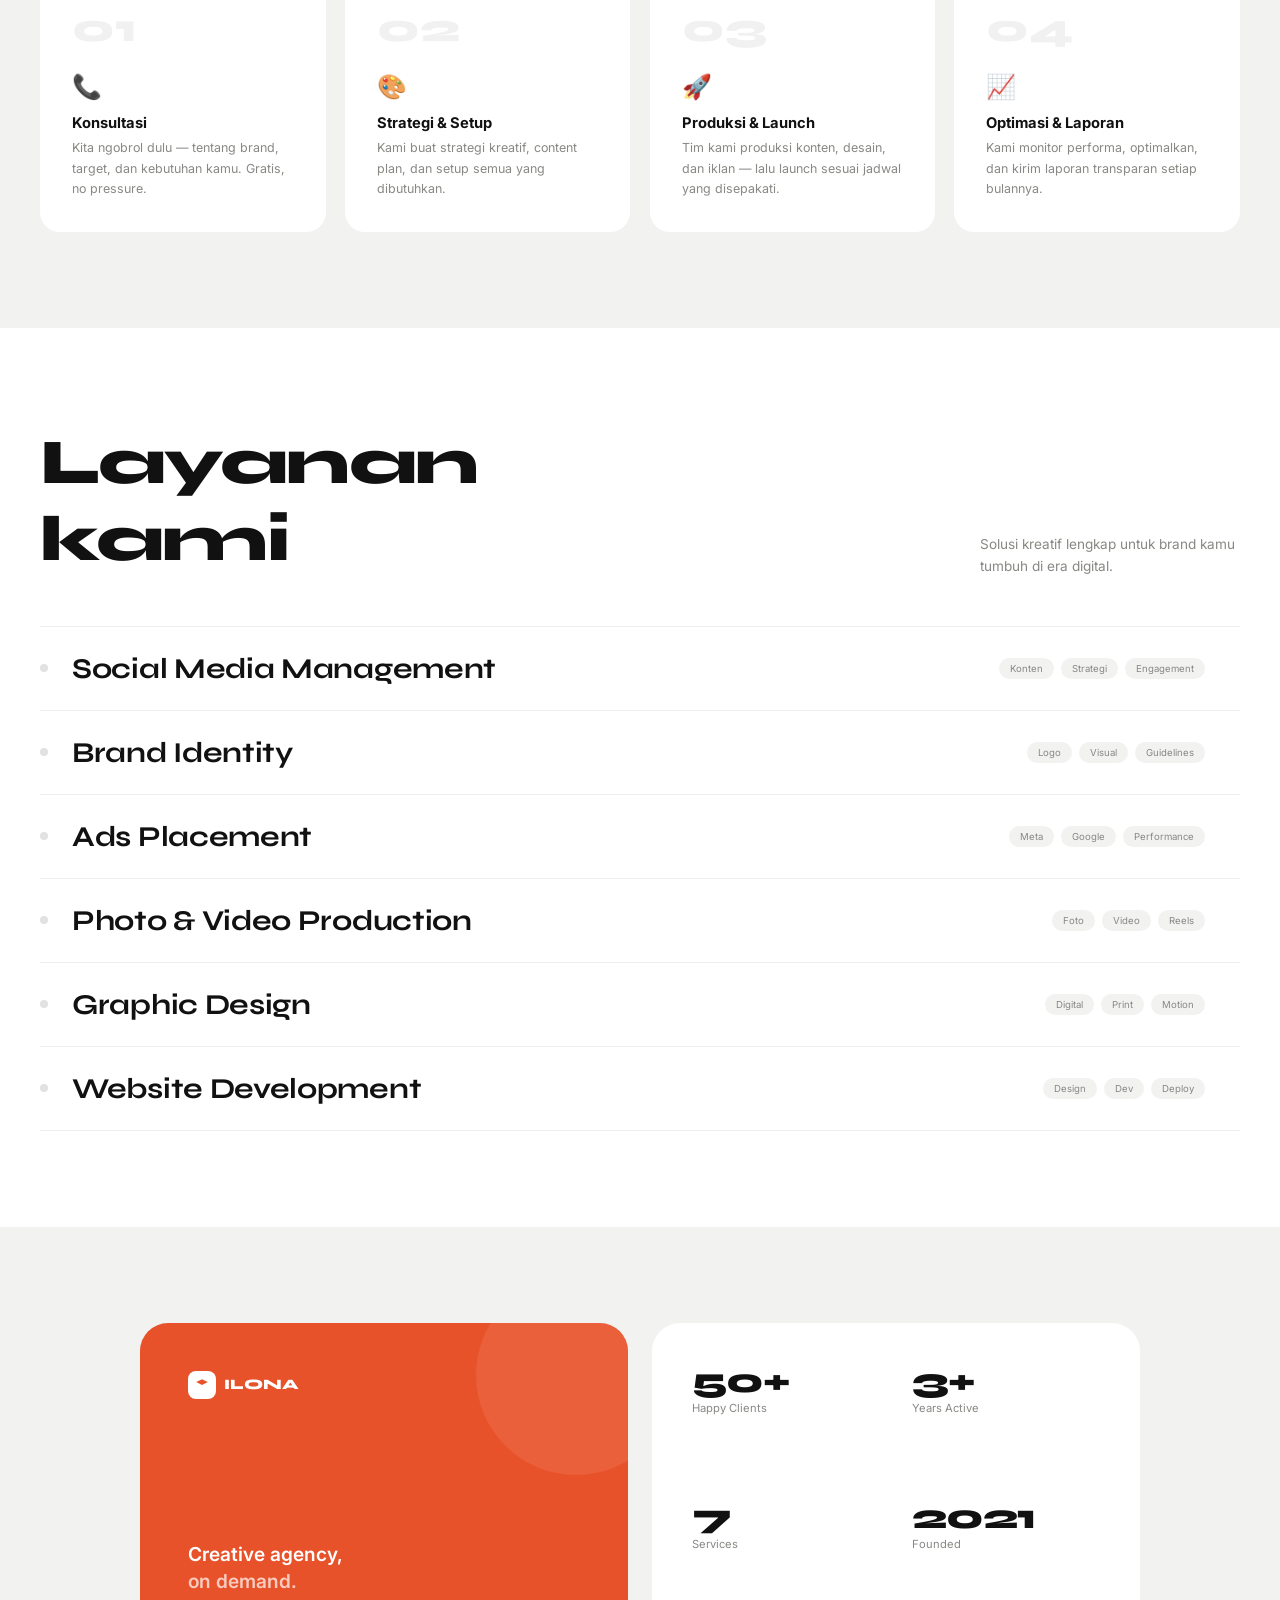
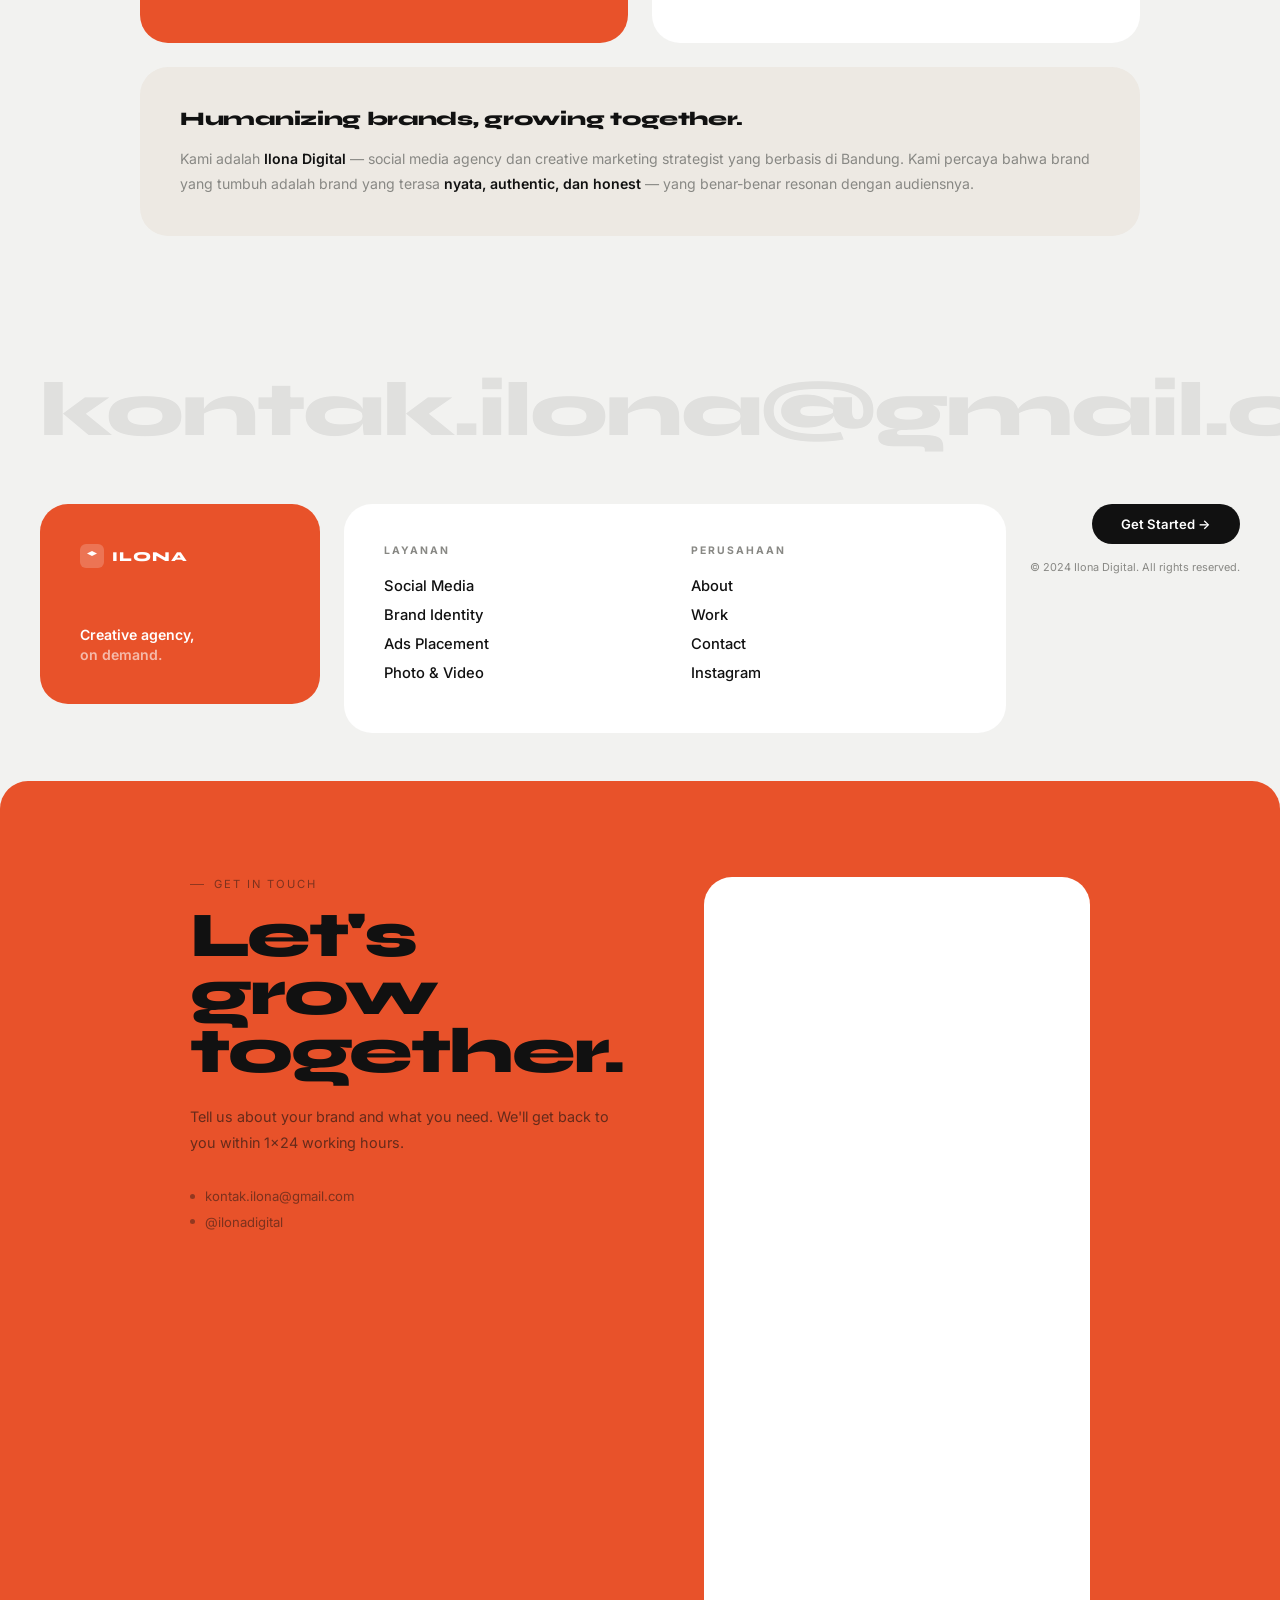
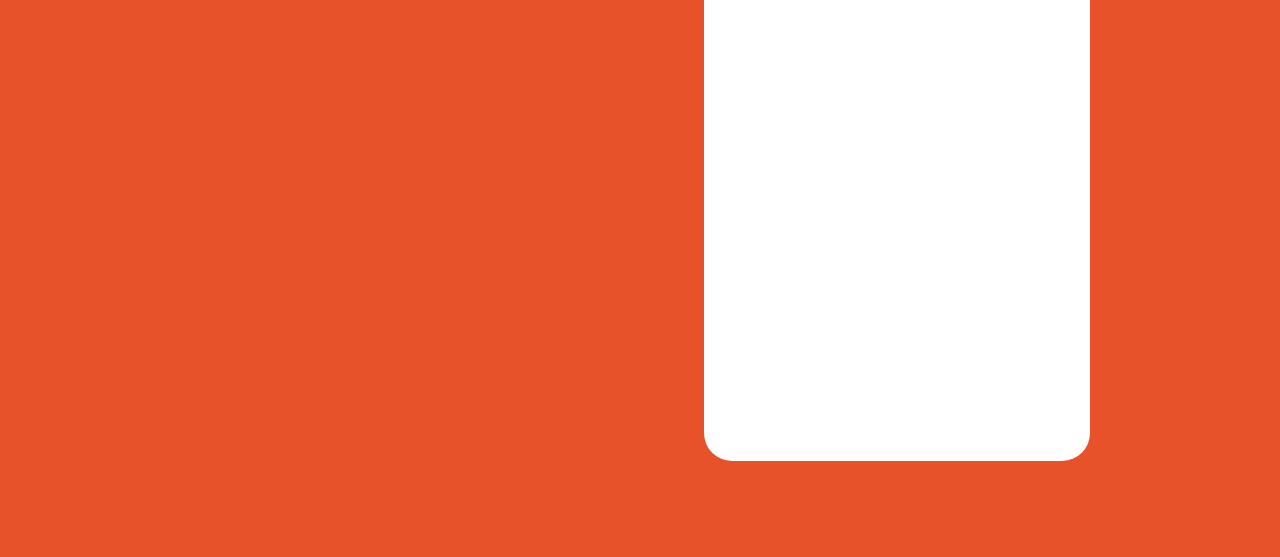
==== commit 4eb613ae: "Update index.html" ====
--- a/index.html
+++ b/index.html
@@ -246,7 +246,7 @@
     <li><a href="#portfolio">Work</a></li>
     <li><a href="#about">About</a></li>
   </ul>
-  <a href="https://wa.me/6283838848606?text=Halo%20Ilona%20Digital!%20Saya%20ingin%20konsultasi." target="_blank" class="nav-btn">Mulai Sekarang</a>
+  <a href="#contact" target="_blank" class="nav-btn">Get Started</a>
   <button class="hbg" id="hbg"><span></span><span></span><span></span></button>
 </nav>
 
@@ -255,7 +255,7 @@
   <a href="#services" onclick="closeMM()">Services</a>
   <a href="#portfolio" onclick="closeMM()">Work</a>
   <a href="#about" onclick="closeMM()">About</a>
-  <a href="https://wa.me/6283838848606" target="_blank" class="mob-cta" onclick="closeMM()">Mulai Sekarang</a>
+  <a href="#contact" target="_blank" class="mob-cta" onclick="closeMM()">Get Started</a>
 </div>
 
 <!-- HERO -->
@@ -293,7 +293,7 @@
   </div>
 
   <div class="hero-btns">
-    <a href="https://wa.me/6283838848606?text=Halo%20Ilona%20Digital!%20Saya%20ingin%20konsultasi." target="_blank" class="btn-dark">Konsultasi Gratis →</a>
+    <a href="#contact" class="btn-dark">Fill Out the Form →</a>
     <a href="#portfolio" class="btn-outline">Lihat Karya</a>
   </div>
 </section>
@@ -515,19 +515,38 @@
       </div>
     </div>
     <div class="footer-bottom">
-      <a href="https://wa.me/6283838848606?text=Halo%20Ilona%20Digital!%20Saya%20ingin%20konsultasi." target="_blank" class="footer-cta-btn">Mulai Sekarang →</a>
+      <a href="#contact" class="footer-cta-btn">Get Started →</a>
       <div class="footer-copy">© 2024 Ilona Digital. All rights reserved.</div>
     </div>
   </div>
 </footer>
 
 <!-- CONTACT (WA form) -->
-<section style="background:var(--orange);padding:5rem 2.5rem;text-align:center;border-radius:var(--r2) var(--r2) 0 0;" id="contact">
-  <h2 style="font-family:'Syne',sans-serif;font-size:clamp(2rem,5vw,4rem);font-weight:800;letter-spacing:-1.5px;color:var(--dark);margin-bottom:1rem;">Let's grow together.</h2>
-  <p style="font-size:.95rem;color:rgba(17,17,17,.65);max-width:400px;margin:0 auto 2.5rem;line-height:1.7;">Konsultasi gratis 30 menit — kami analisis kebutuhan brand kamu dan kasih rekomendasi konkret.</p>
-  <a href="https://wa.me/6283838848606?text=Halo%20Ilona%20Digital!%20Saya%20ingin%20konsultasi%20gratis." target="_blank" style="background:var(--dark);color:white;padding:1rem 2.5rem;border-radius:100px;font-size:.9rem;font-weight:700;text-decoration:none;display:inline-block;transition:all .3s;">💬 Chat WhatsApp Sekarang</a>
-  <p style="font-size:.72rem;color:rgba(17,17,17,.4);margin-top:1rem;">083838848606 · Respon cepat · Gratis</p>
-</section>
+<section style="background:var(--orange);padding:6rem 2.5rem;border-radius:var(--r2) var(--r2) 0 0;" id="contact">
+  <div style="max-width:900px;margin:0 auto;display:grid;grid-template-columns:1fr 1fr;gap:5rem;align-items:start;">
+    <!-- Left -->
+    <div>
+      <div style="font-size:.7rem;letter-spacing:2px;text-transform:uppercase;color:rgba(17,17,17,.5);margin-bottom:1rem;display:flex;align-items:center;gap:.6rem;"><span style="display:block;width:14px;height:1px;background:rgba(17,17,17,.4);"></span>Get In Touch</div>
+      <h2 style="font-family:'Syne',sans-serif;font-size:clamp(2.5rem,5vw,4rem);font-weight:800;letter-spacing:-2px;color:var(--dark);line-height:.9;margin-bottom:1.5rem;">Let's grow<br>together.</h2>
+      <p style="font-size:.9rem;color:rgba(17,17,17,.6);line-height:1.8;margin-bottom:2rem;">Tell us about your brand and what you need. We'll get back to you within 1×24 working hours.</p>
+      <div style="display:flex;flex-direction:column;gap:.6rem;">
+        <a href="mailto:kontak.ilona@gmail.com" style="font-size:.82rem;color:rgba(17,17,17,.5);text-decoration:none;display:flex;align-items:center;gap:.6rem;transition:color .2s;"><span style="width:5px;height:5px;border-radius:50%;background:var(--dark);opacity:.4;flex-shrink:0;"></span>kontak.ilona@gmail.com</a>
+        <a href="https://instagram.com/ilonadigital" target="_blank" style="font-size:.82rem;color:rgba(17,17,17,.5);text-decoration:none;display:flex;align-items:center;gap:.6rem;"><span style="width:5px;height:5px;border-radius:50%;background:var(--dark);opacity:.4;flex-shrink:0;"></span>@ilonadigital</a>
+      </div>
+    </div>
+    <!-- Form -->
+    <div style="background:white;border-radius:var(--r2);overflow:hidden;">
+      <iframe src="https://docs.google.com/forms/d/e/1FAIpQLSduMMmoJnQye6_7PCJLUN62f74MiSvdaxJvKP2VKKF1_CbilQ/viewform?embedded=true" width="100%" height="1184" frameborder="0" marginheight="0" marginwidth="0" style="display:block;">Memuat…</iframe>
+    </div>
+  </div>
+</section>
+
+<style>
+@media(max-width:768px){
+  #contact > div{grid-template-columns:1fr!important;gap:2.5rem!important;}
+  #contact > div > div:first-child{display:none;}
+}
+</style>
 
 <script>
 // Cursor
@@ -545,6 +564,18 @@
 hbg.addEventListener('click',()=>{hbg.classList.toggle('open');mob.classList.toggle('open');});
 function closeMM(){hbg.classList.remove('open');mob.classList.remove('open');}
 
+// Form submit
+function kirim(){
+  const nama=document.getElementById('f-nama').value.trim();
+  const email=document.getElementById('f-email').value.trim();
+  const svc=document.getElementById('f-service').value;
+  if(!nama){alert('Name is required!');return;}
+  if(!email){alert('Email is required!');return;}
+  if(!svc){alert('Please select a service!');return;}
+  document.getElementById('formBody').style.display='none';
+  document.getElementById('fsuccess').style.display='block';
+}
+
 // Reveal
 const io=new IntersectionObserver(e=>{e.forEach(x=>{if(x.isIntersecting){x.target.classList.add('vis');io.unobserve(x.target);}});},{threshold:.07});
 document.querySelectorAll('.rev').forEach(el=>io.observe(el));
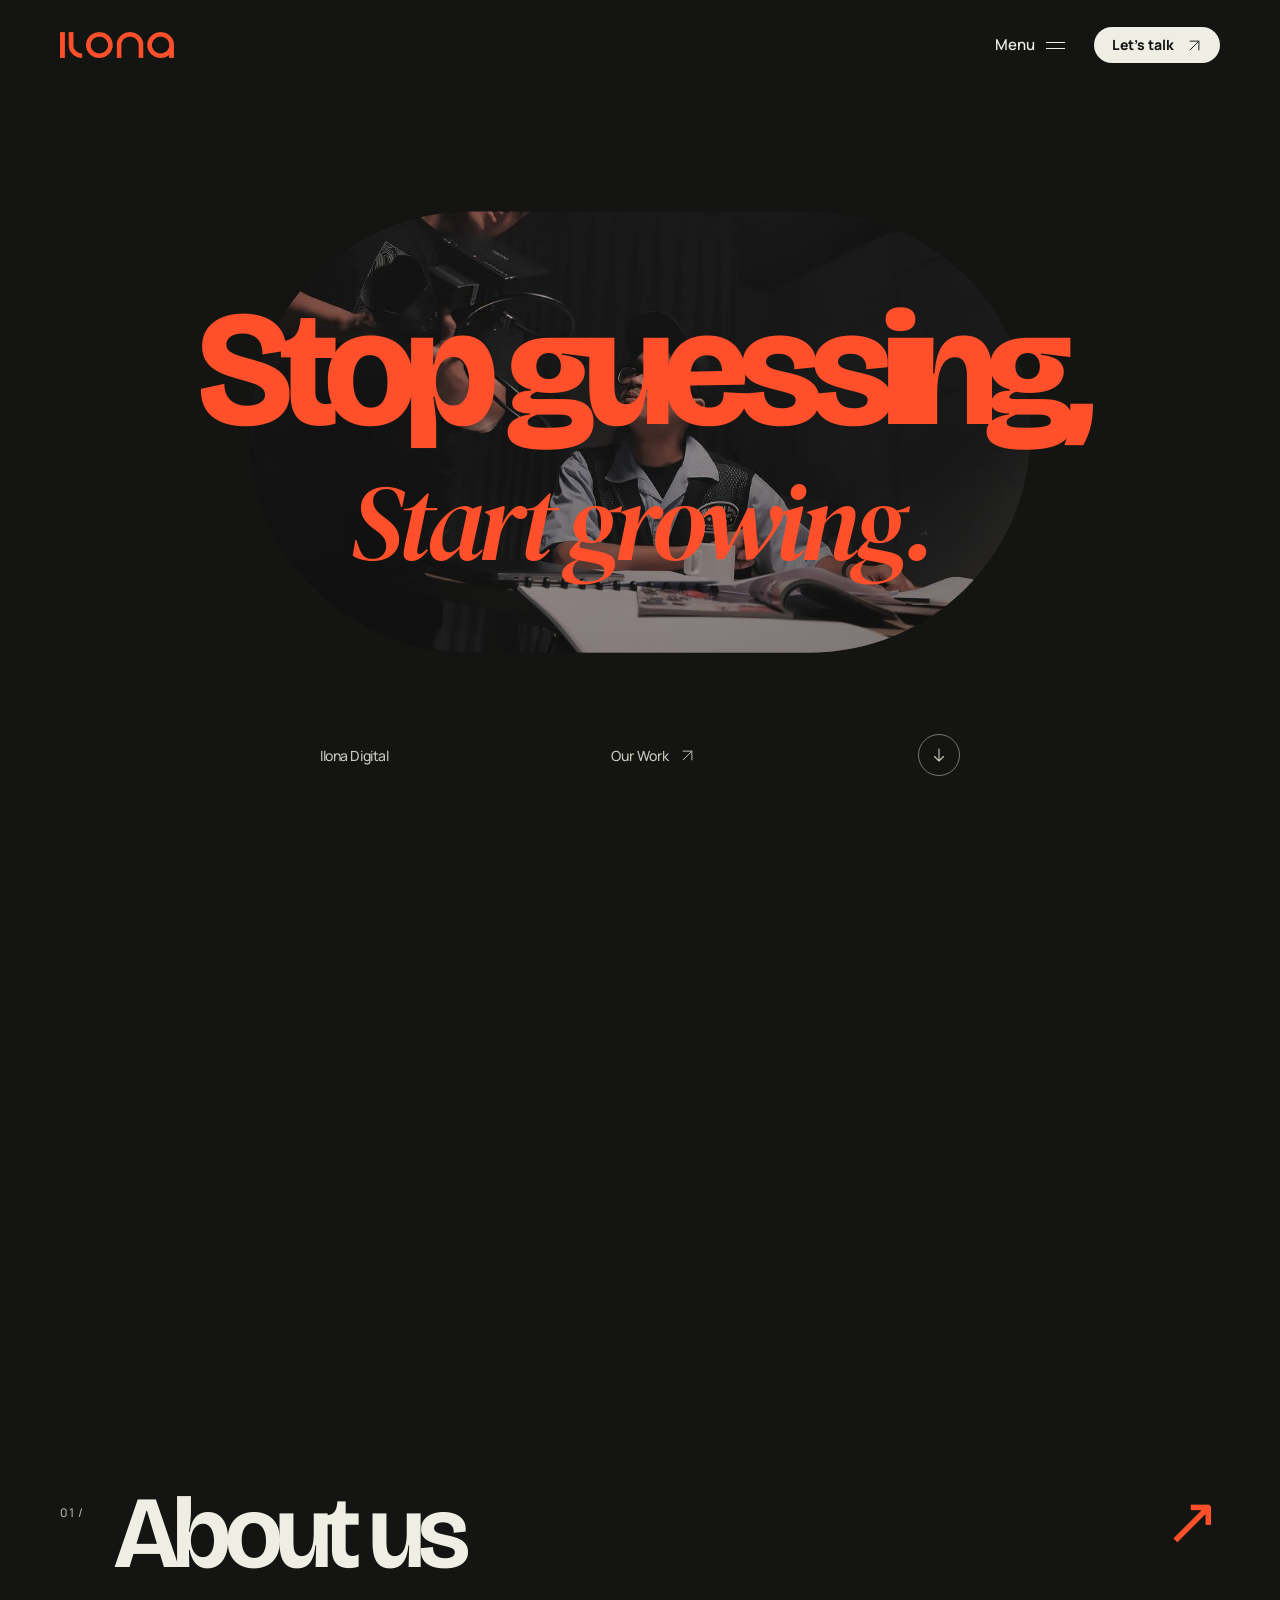
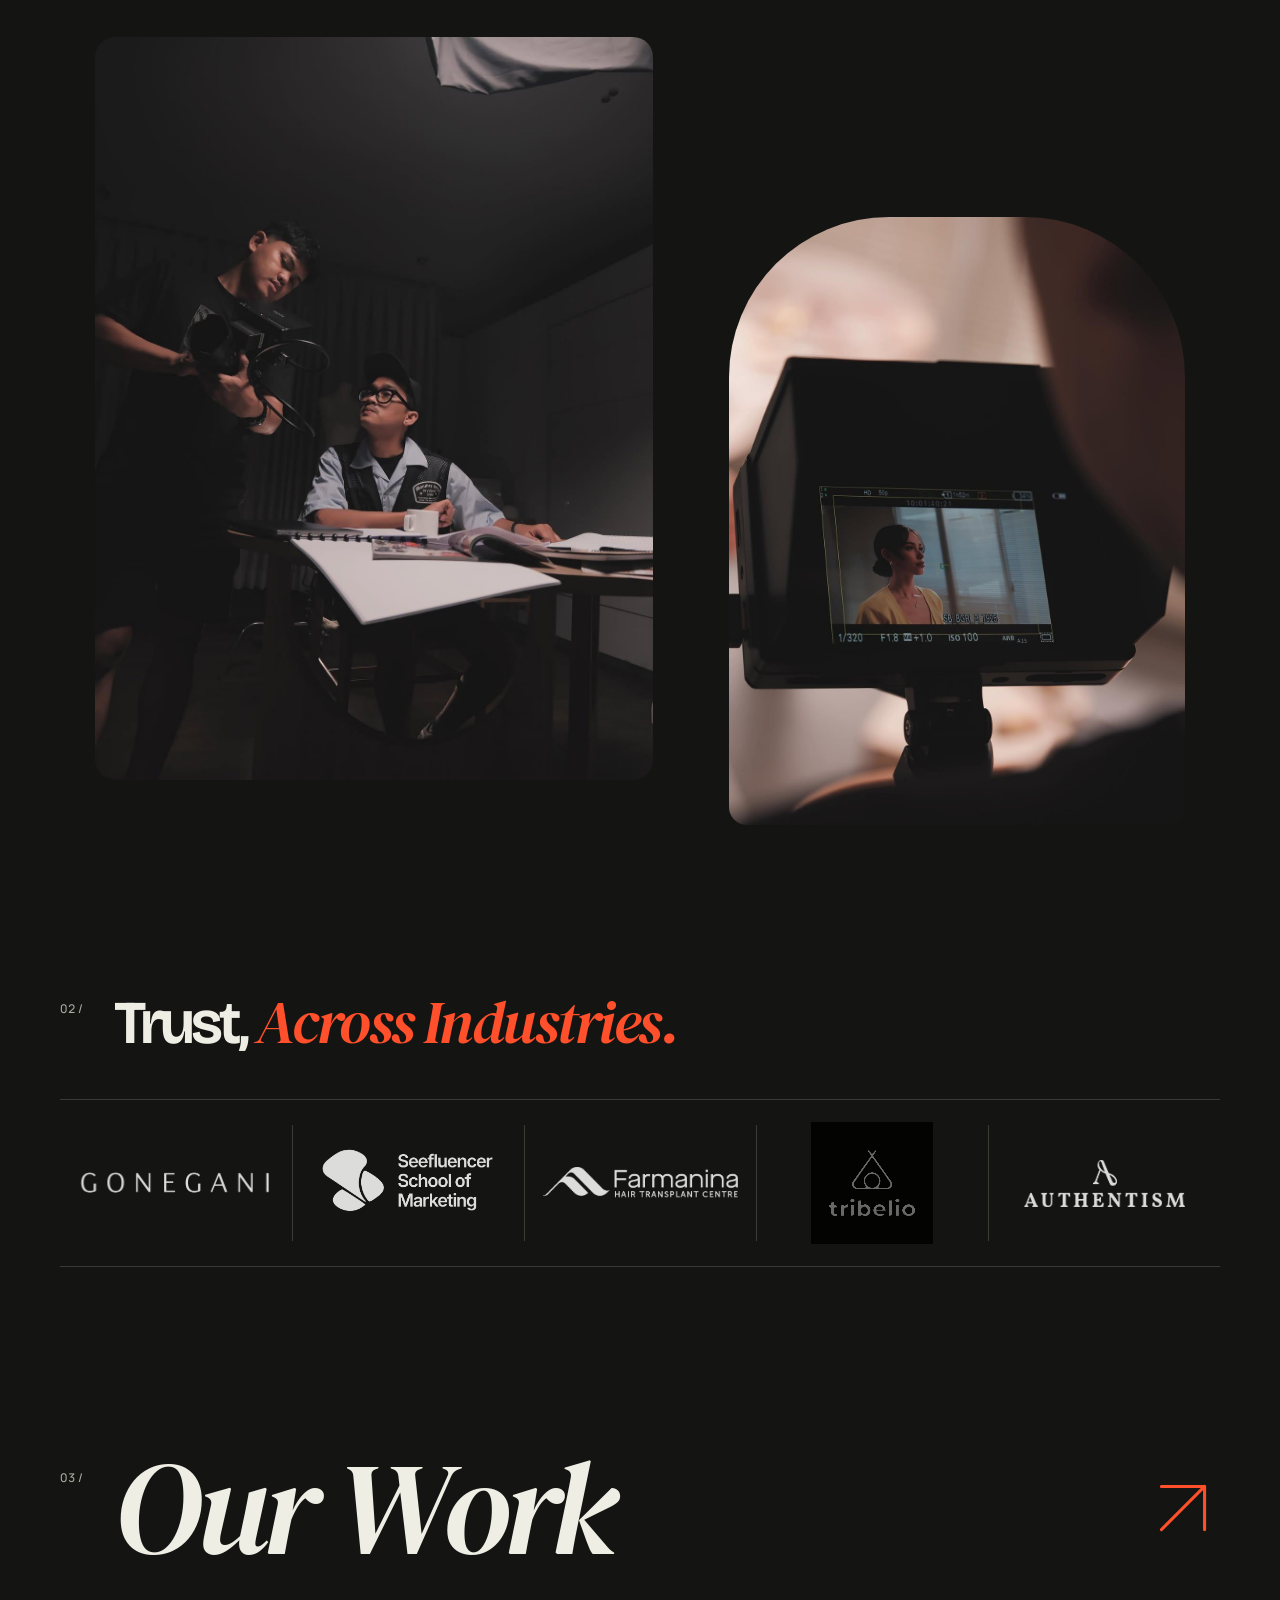
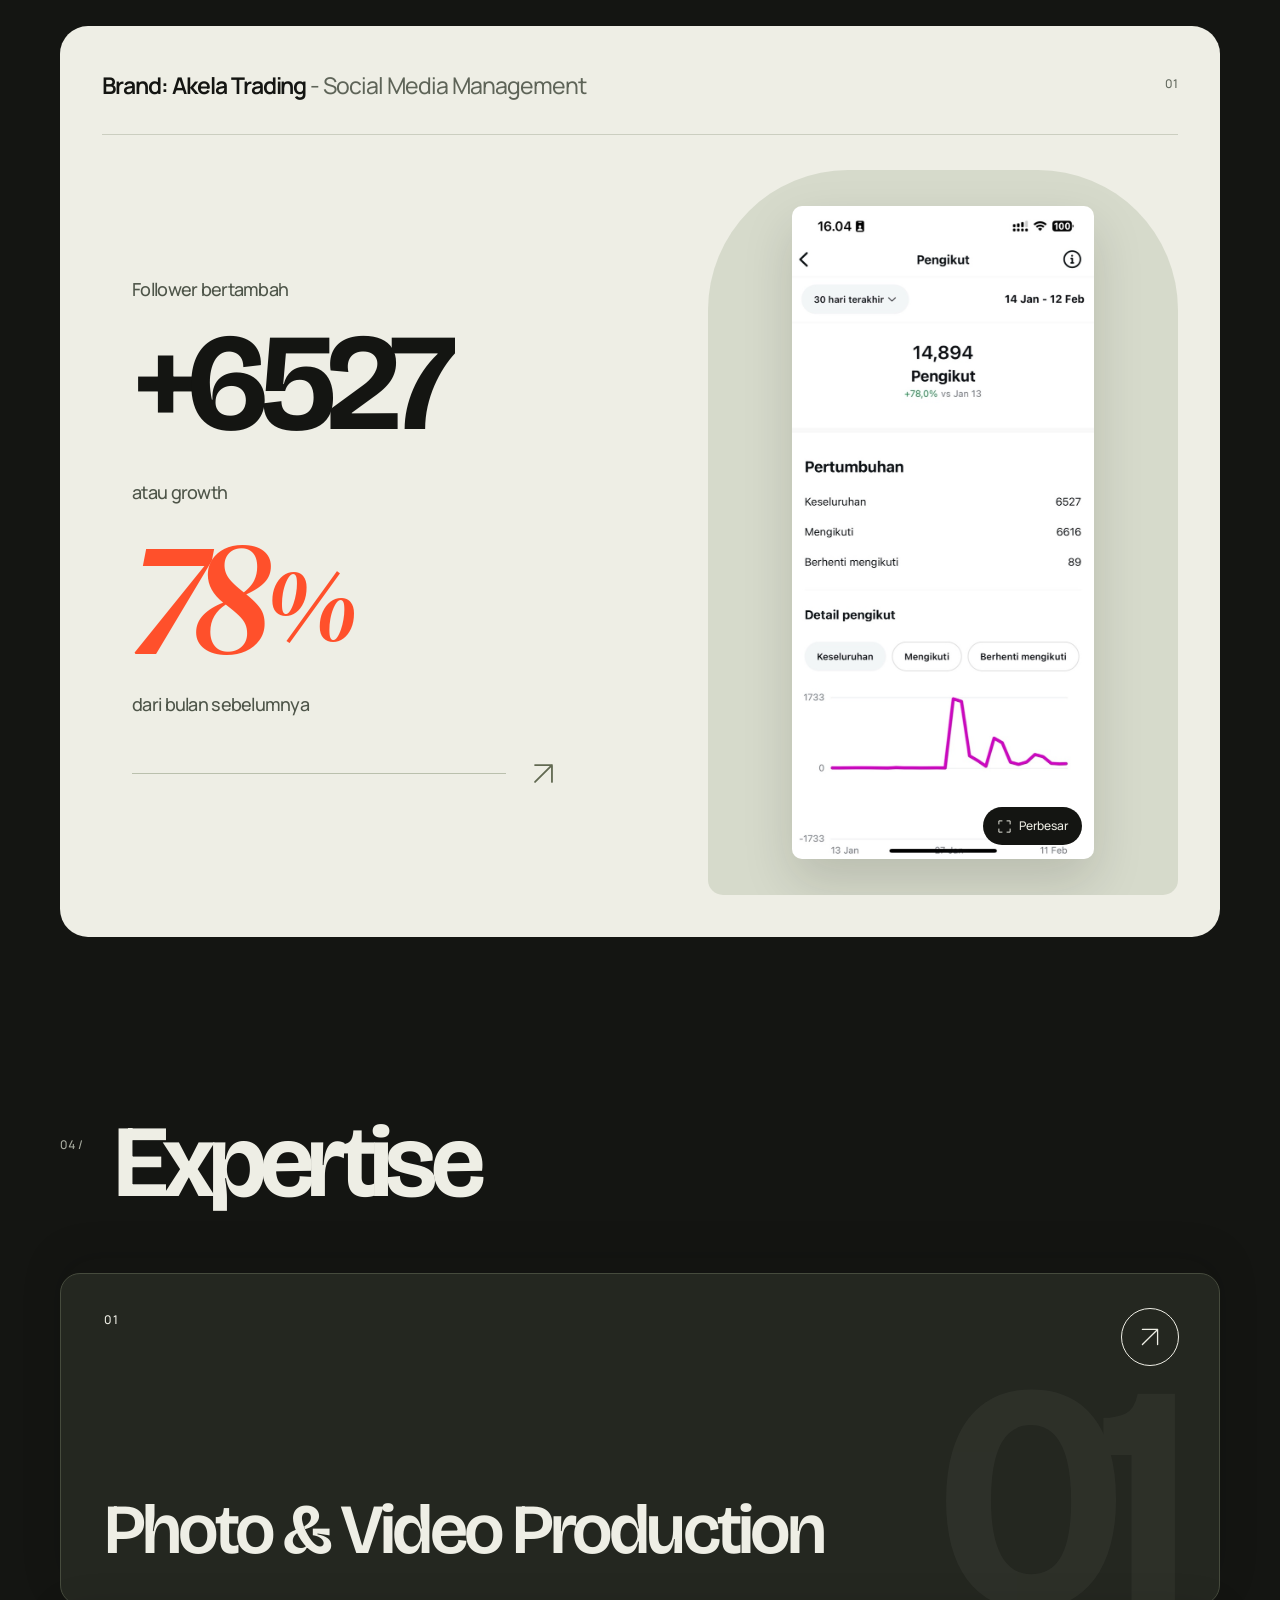
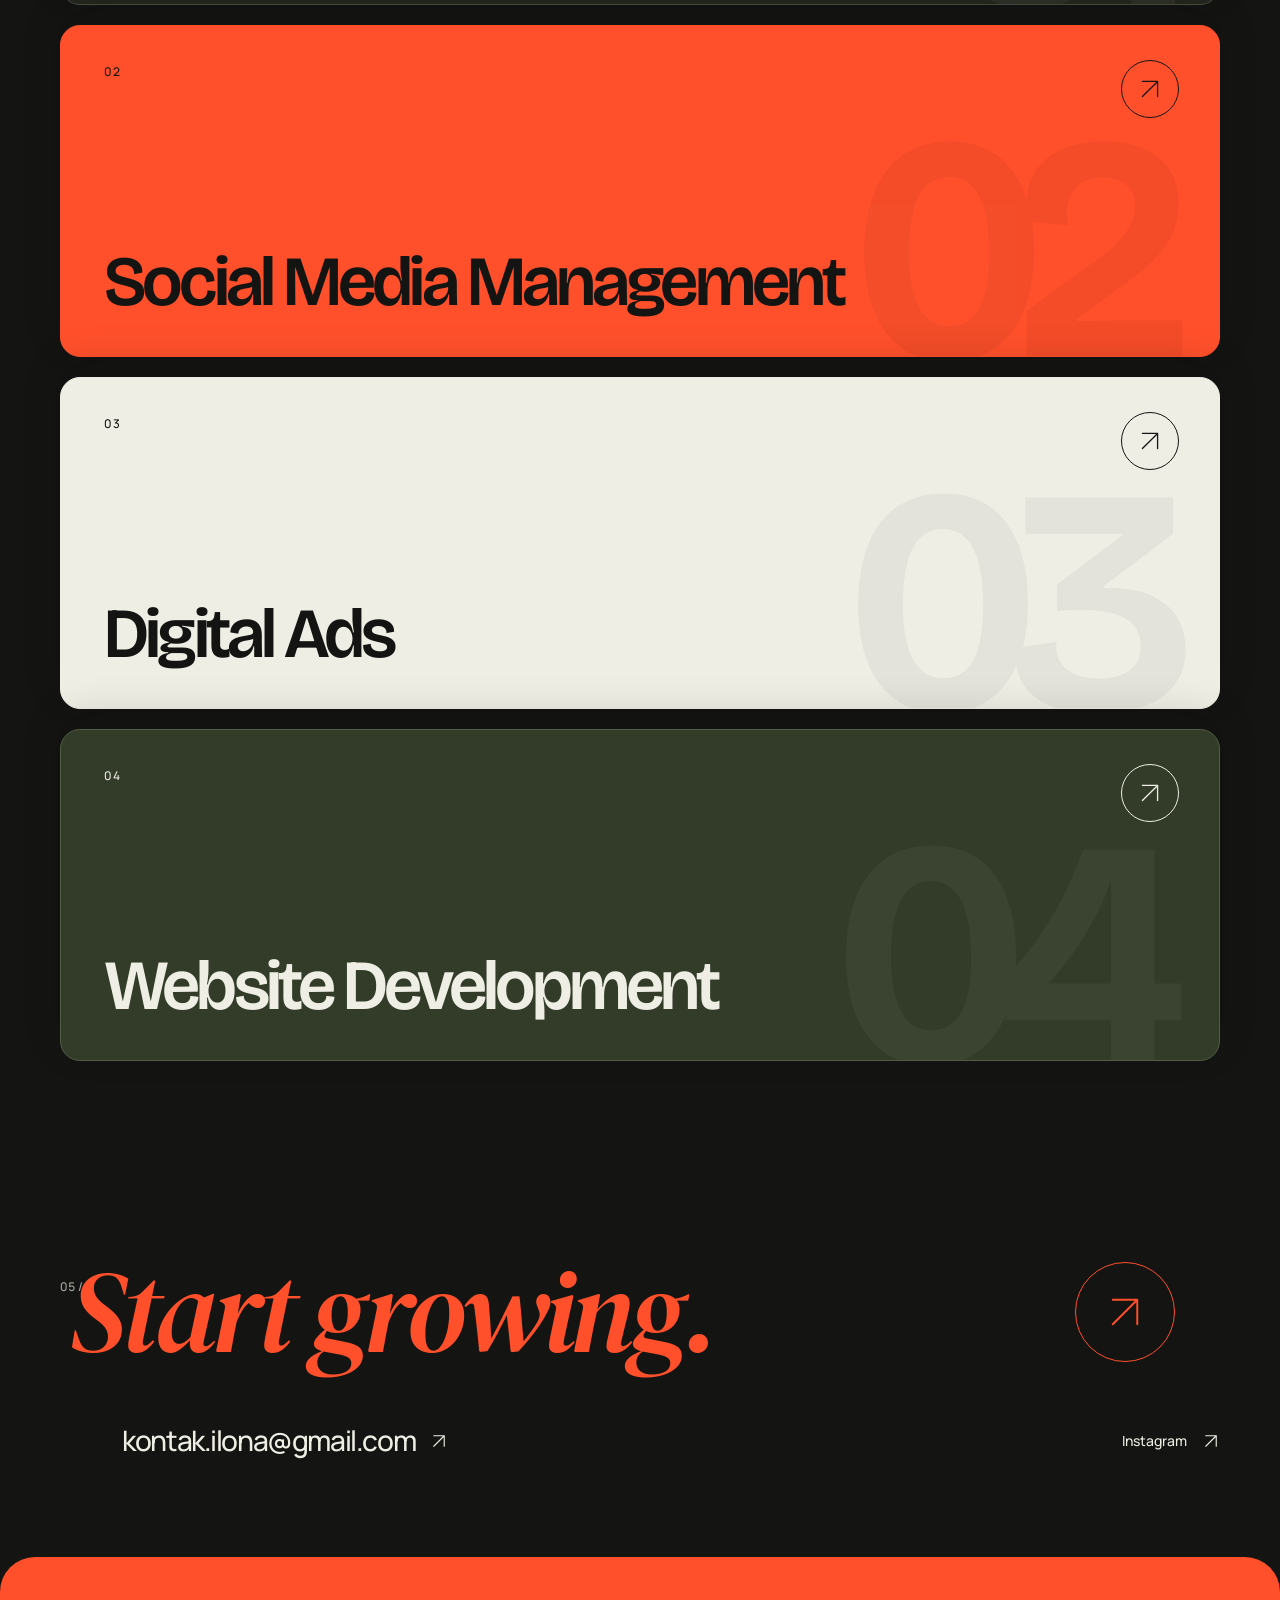
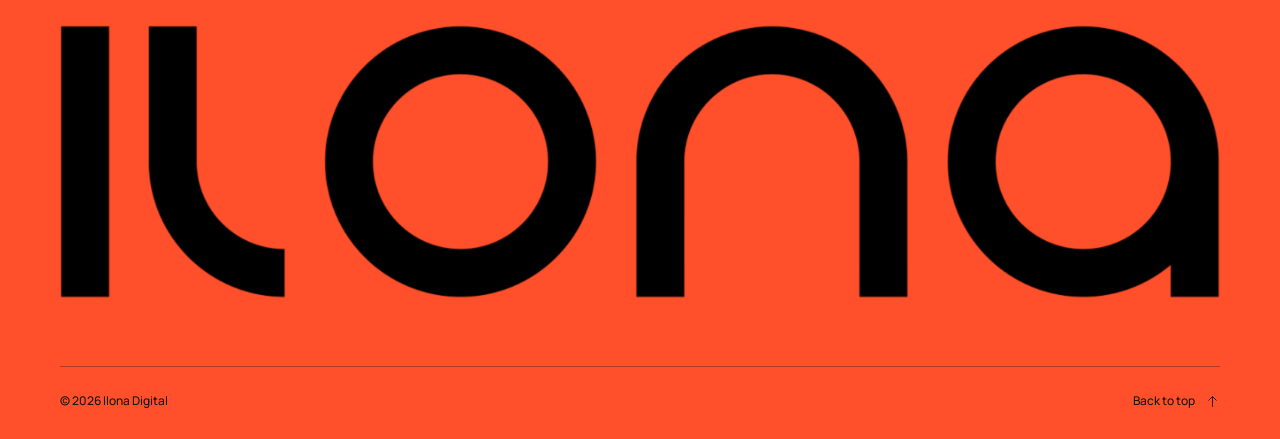
==== commit cb9ab7ea: "Add files via upload Update desain website Ilona" ====
--- a/index.html
+++ b/index.html
@@ -1,584 +1,138 @@
-<!DOCTYPE html>
+<!doctype html>
 <html lang="id">
 <head>
-<meta charset="UTF-8">
-<meta name="viewport" content="width=device-width, initial-scale=1.0">
-<title>Ilona Digital — Creative Agency Bandung</title>
-<link href="https://fonts.googleapis.com/css2?family=Syne:wght@700;800&family=Inter:wght@300;400;500;600&display=swap" rel="stylesheet">
-<style>
-:root{
-  --orange:#E8522A;
-  --orange2:#FF6B3D;
-  --dark:#111111;
-  --light:#F2F2F0;
-  --light2:#E8E8E5;
-  --white:#FFFFFF;
-  --muted:#888884;
-  --cream:#EDE9E3;
-  --r:20px;
-  --r2:28px;
-}
-*{margin:0;padding:0;box-sizing:border-box;}
-html{scroll-behavior:smooth;}
-body{background:var(--light);color:var(--dark);font-family:'Inter',sans-serif;font-weight:400;overflow-x:hidden;cursor:none;}
-
-/* CURSOR */
-#cdot{width:8px;height:8px;background:var(--dark);border-radius:50%;position:fixed;top:0;left:0;z-index:9999;pointer-events:none;transform:translate(-50%,-50%);transition:width .2s,height .2s,background .2s;}
-#cring{width:36px;height:36px;border:1.5px solid rgba(17,17,17,0.2);border-radius:50%;position:fixed;top:0;left:0;z-index:9998;pointer-events:none;transform:translate(-50%,-50%);transition:width .45s cubic-bezier(0.16,1,0.3,1),height .45s cubic-bezier(0.16,1,0.3,1),border-color .2s;}
-body.ch #cdot{width:12px;height:12px;background:var(--orange);}
-body.ch #cring{width:56px;height:56px;border-color:rgba(232,82,42,0.35);}
-
-/* NAV — pill floating */
-nav{position:fixed;top:1.2rem;left:50%;transform:translateX(-50%);z-index:500;display:flex;align-items:center;gap:2rem;background:rgba(255,255,255,0.92);backdrop-filter:blur(20px);border-radius:100px;padding:.75rem 1rem .75rem 1.5rem;box-shadow:0 2px 20px rgba(0,0,0,0.08);white-space:nowrap;}
-.logo{display:flex;align-items:center;gap:.5rem;text-decoration:none;}
-.logo-icon{width:28px;height:28px;background:var(--orange);border-radius:8px;display:flex;align-items:center;justify-content:center;}
-.logo-icon svg{width:16px;height:16px;fill:white;}
-.logo-txt{font-family:'Syne',sans-serif;font-size:.9rem;font-weight:800;color:var(--dark);letter-spacing:-.3px;}
-.nav-links{display:flex;gap:0;list-style:none;}
-.nav-links a{font-size:.82rem;font-weight:500;color:var(--muted);text-decoration:none;padding:.4rem .9rem;border-radius:100px;transition:all .2s;}
-.nav-links a:hover,.nav-links a.active{color:var(--dark);}
-.nav-btn{background:var(--dark);color:white;padding:.55rem 1.3rem;border-radius:100px;font-size:.82rem;font-weight:600;text-decoration:none;transition:all .2s;white-space:nowrap;}
-.nav-btn:hover{background:#222;}
-.hbg{display:none;background:none;border:none;cursor:none;padding:4px;flex-direction:column;gap:5px;}
-.hbg span{display:block;width:20px;height:2px;background:var(--dark);border-radius:2px;transition:all .3s;}
-.hbg.open span:nth-child(1){transform:translateY(7px) rotate(45deg);}
-.hbg.open span:nth-child(2){opacity:0;}
-.hbg.open span:nth-child(3){transform:translateY(-7px) rotate(-45deg);}
-
-/* MOB */
-.mob{display:none;position:fixed;inset:0;z-index:450;background:var(--dark);flex-direction:column;justify-content:center;align-items:center;gap:2rem;}
-.mob.open{display:flex;}
-.mob a{font-family:'Syne',sans-serif;font-size:2.5rem;font-weight:800;color:rgba(255,255,255,.15);text-decoration:none;transition:color .2s;}
-.mob a:hover{color:white;}
-.mob-cta{background:var(--orange)!important;color:white!important;padding:.8rem 2.5rem;border-radius:100px;font-size:1rem!important;}
-
-/* HERO — orange bg */
-.hero{background:var(--orange);min-height:100vh;padding:7rem 2.5rem 3rem;display:flex;flex-direction:column;align-items:center;text-align:center;position:relative;overflow:hidden;border-radius:0 0 var(--r2) var(--r2);}
-.hero h1{font-family:'Syne',sans-serif;font-size:clamp(3rem,8vw,7rem);font-weight:800;line-height:.92;letter-spacing:-3px;color:var(--dark);margin-bottom:1.2rem;max-width:800px;}
-.hero-sub{font-size:clamp(.95rem,2vw,1.15rem);color:rgba(17,17,17,.65);max-width:500px;margin:0 auto 3.5rem;line-height:1.6;font-weight:400;}
-.hero-sub strong{color:var(--dark);font-weight:600;}
-/* hero visual card */
-.hero-visual{background:white;border-radius:var(--r2);padding:1.5rem;max-width:380px;width:100%;box-shadow:0 30px 80px rgba(0,0,0,.2);position:relative;overflow:hidden;}
-.hero-visual-top{display:flex;align-items:center;gap:.6rem;margin-bottom:1rem;}
-.hv-icon{width:32px;height:32px;background:var(--orange);border-radius:8px;display:flex;align-items:center;justify-content:center;}
-.hv-icon svg{width:16px;height:16px;fill:white;}
-.hv-txt{font-size:.72rem;color:var(--muted);}
-.hv-txt strong{color:var(--dark);display:block;font-size:.85rem;}
-.hv-card{background:var(--light);border-radius:12px;padding:1rem;margin-bottom:.6rem;}
-.hv-card-label{font-size:.62rem;text-transform:uppercase;letter-spacing:1px;color:var(--muted);margin-bottom:.3rem;}
-.hv-card-val{font-size:.88rem;font-weight:600;color:var(--dark);}
-.hv-rows{display:flex;flex-direction:column;gap:.4rem;}
-.hv-row{display:flex;align-items:center;gap:.6rem;padding:.5rem .6rem;border-radius:8px;transition:background .2s;}
-.hv-row:hover{background:var(--light);}
-.hv-dot{width:6px;height:6px;border-radius:50%;flex-shrink:0;}
-.hv-row-txt{font-size:.78rem;color:var(--dark);flex:1;}
-.hv-row-badge{font-size:.6rem;background:var(--orange);color:white;padding:.2rem .5rem;border-radius:100px;}
-.hero-btns{display:flex;gap:1rem;justify-content:center;margin-top:2.5rem;flex-wrap:wrap;}
-.btn-dark{background:var(--dark);color:white;padding:.85rem 2rem;border-radius:100px;font-size:.85rem;font-weight:600;text-decoration:none;transition:all .3s;}
-.btn-dark:hover{background:#222;transform:translateY(-2px);}
-.btn-outline{background:rgba(0,0,0,.1);color:var(--dark);padding:.85rem 2rem;border-radius:100px;font-size:.85rem;font-weight:500;text-decoration:none;transition:all .2s;}
-.btn-outline:hover{background:rgba(0,0,0,.18);}
-
-/* CLIENTS — white section */
-.clients-sec{background:white;padding:4rem 2.5rem;text-align:center;}
-.cl-label{font-size:.72rem;color:var(--muted);margin-bottom:2.5rem;letter-spacing:.3px;}
-.cl-logos{display:flex;align-items:center;justify-content:center;gap:4rem;flex-wrap:wrap;}
-.cl-logo{font-family:'Syne',sans-serif;font-size:1.1rem;font-weight:800;color:rgba(17,17,17,.2);letter-spacing:-.3px;transition:color .2s;}
-.cl-logo:hover{color:rgba(17,17,17,.5);}
-
-/* FEATURES — cream bg, horizontal scroll cards */
-.features{background:white;padding:3rem 0 5rem;}
-.feat-header{padding:0 2.5rem 3rem;display:flex;justify-content:space-between;align-items:flex-end;flex-wrap:wrap;gap:1rem;}
-.feat-title{font-family:'Syne',sans-serif;font-size:clamp(1.6rem,3.5vw,2.5rem);font-weight:800;letter-spacing:-.5px;color:var(--dark);}
-.feat-sub{font-size:.85rem;color:var(--muted);max-width:280px;line-height:1.6;}
-.feat-scroll{display:flex;gap:1.2rem;overflow-x:auto;padding:0 2.5rem 1rem;scrollbar-width:none;}
-.feat-scroll::-webkit-scrollbar{display:none;}
-.feat-card{background:var(--cream);border-radius:var(--r2);padding:2rem;min-width:300px;flex-shrink:0;display:flex;flex-direction:column;gap:2.5rem;}
-.feat-card-img{flex:1;border-radius:16px;min-height:200px;display:flex;align-items:center;justify-content:center;overflow:hidden;background:white;}
-.feat-card-img-inner{width:100%;height:100%;display:flex;align-items:center;justify-content:center;padding:1.5rem;}
-.feat-card-body{}
-.feat-card-title{font-size:.9rem;font-weight:700;color:var(--dark);margin-bottom:.4rem;display:flex;align-items:center;gap:.4rem;}
-.feat-card-desc{font-size:.8rem;color:var(--muted);line-height:1.6;}
-
-/* PORTFOLIO — dark bg, rotated cards */
-.portfolio{background:var(--dark);padding:6rem 2.5rem;border-radius:var(--r2) var(--r2) 0 0;position:relative;overflow:hidden;}
-.port-bg-txt{position:absolute;top:50%;left:50%;transform:translate(-50%,-50%);font-family:'Syne',sans-serif;font-size:clamp(6rem,15vw,18rem);font-weight:800;color:rgba(255,255,255,.03);white-space:nowrap;pointer-events:none;letter-spacing:-5px;}
-.port-header{text-align:center;margin-bottom:5rem;position:relative;z-index:1;}
-.port-label{font-size:.72rem;letter-spacing:2px;text-transform:uppercase;color:rgba(255,255,255,.25);margin-bottom:1rem;}
-.port-title{font-family:'Syne',sans-serif;font-size:clamp(2.5rem,6vw,5.5rem);font-weight:800;letter-spacing:-2px;color:rgba(255,255,255,.06);line-height:.9;}
-/* tilted cards layout */
-.port-cards{display:flex;align-items:center;justify-content:center;gap:-3rem;position:relative;z-index:1;padding:2rem 0;min-height:420px;}
-.port-card{background:#1a1a1a;border-radius:var(--r2);overflow:hidden;position:absolute;width:300px;cursor:none;transition:transform .4s cubic-bezier(0.16,1,0.3,1),z-index .1s;}
-.port-card:nth-child(1){transform:rotate(-6deg) translateX(-280px);z-index:1;}
-.port-card:nth-child(2){transform:rotate(0deg) translateY(-20px);z-index:3;}
-.port-card:nth-child(3){transform:rotate(6deg) translateX(280px);z-index:1;}
-.port-card:hover{transform:rotate(0deg) translateY(-30px) scale(1.03);z-index:10;}
-.port-card-thumb{height:220px;position:relative;overflow:hidden;}
-.port-card-body{padding:1.2rem 1.5rem 1.5rem;}
-.port-card-cat{font-size:.62rem;letter-spacing:2px;text-transform:uppercase;color:rgba(255,255,255,.3);margin-bottom:.3rem;}
-.port-card-name{font-size:.9rem;font-weight:600;color:white;margin-bottom:1rem;}
-.port-card-btn{background:var(--orange);color:white;padding:.5rem 1rem;border-radius:100px;font-size:.72rem;font-weight:600;text-decoration:none;display:inline-flex;align-items:center;gap:.4rem;transition:background .2s;}
-.port-card-btn:hover{background:var(--orange2);}
-.port-stats{display:flex;gap:1rem;margin-top:1rem;}
-.port-stat{background:white;border-radius:10px;padding:.7rem .9rem;}
-.port-stat-n{font-size:1.3rem;font-weight:700;color:var(--dark);line-height:1;}
-.port-stat-t{font-size:.55rem;letter-spacing:1.5px;text-transform:uppercase;color:var(--muted);}
-
-/* HOW IT WORKS */
-.how{background:var(--light);padding:6rem 2.5rem;}
-.how-header{text-align:center;margin-bottom:4rem;}
-.how-eyebrow{display:inline-flex;align-items:center;gap:.5rem;background:white;border-radius:100px;padding:.35rem 1rem;font-size:.72rem;color:var(--muted);margin-bottom:1.2rem;}
-.how-eyebrow::before{content:'';width:6px;height:6px;border-radius:50%;background:var(--orange);}
-.how-title{font-family:'Syne',sans-serif;font-size:clamp(2rem,5vw,4rem);font-weight:800;letter-spacing:-1.5px;color:var(--dark);}
-.how-grid{display:grid;grid-template-columns:repeat(4,1fr);gap:1.2rem;}
-.how-card{background:white;border-radius:var(--r);padding:2rem;transition:transform .3s,box-shadow .3s;}
-.how-card:hover{transform:translateY(-4px);box-shadow:0 12px 40px rgba(0,0,0,.08);}
-.how-num{font-family:'Syne',sans-serif;font-size:2.5rem;font-weight:800;color:rgba(17,17,17,.06);line-height:1;margin-bottom:1.5rem;}
-.how-icon{font-size:1.5rem;margin-bottom:.8rem;}
-.how-name{font-size:.92rem;font-weight:700;color:var(--dark);margin-bottom:.4rem;}
-.how-desc{font-size:.78rem;color:var(--muted);line-height:1.65;}
-
-/* SERVICES list */
-.services{background:white;padding:6rem 2.5rem;}
-.svc-header{display:flex;justify-content:space-between;align-items:flex-end;margin-bottom:3rem;flex-wrap:wrap;gap:1.5rem;}
-.svc-title{font-family:'Syne',sans-serif;font-size:clamp(2rem,5vw,4rem);font-weight:800;letter-spacing:-1.5px;color:var(--dark);}
-.svc-sub{font-size:.85rem;color:var(--muted);max-width:260px;line-height:1.6;}
-.svc-list{display:flex;flex-direction:column;border-top:1px solid rgba(17,17,17,.07);}
-.svc-row{display:flex;align-items:center;padding:1.5rem 0;border-bottom:1px solid rgba(17,17,17,.07);cursor:none;gap:1.5rem;transition:padding .3s cubic-bezier(0.16,1,0.3,1);}
-.svc-row:hover{padding-left:1rem;}
-.svc-row:hover .svc-name{color:var(--orange);}
-.svc-row:hover .svc-dot{background:var(--orange);}
-.svc-dot{width:8px;height:8px;border-radius:50%;background:rgba(17,17,17,.12);flex-shrink:0;transition:background .2s;}
-.svc-name{font-family:'Syne',sans-serif;font-size:clamp(1.2rem,2.5vw,1.8rem);font-weight:700;color:var(--dark);flex:1;transition:color .2s;letter-spacing:-.3px;}
-.svc-tags{display:flex;gap:.4rem;flex-wrap:wrap;}
-.svc-tag{font-size:.6rem;color:var(--muted);background:var(--light);padding:.3rem .7rem;border-radius:100px;}
-.svc-arr{color:rgba(17,17,17,.2);font-size:.75rem;font-weight:600;transition:all .2s;opacity:0;transform:translateX(-5px);}
-.svc-row:hover .svc-arr{opacity:1;transform:translateX(0);}
-
-/* ABOUT / TESTIMONIALS */
-.about{background:var(--light);padding:6rem 2.5rem;}
-.about-grid{display:grid;grid-template-columns:1fr 1fr;gap:1.5rem;max-width:1000px;margin:0 auto;}
-.about-main{background:var(--orange);border-radius:var(--r2);padding:3rem;display:flex;flex-direction:column;justify-content:space-between;min-height:320px;position:relative;overflow:hidden;}
-.about-main::before{content:'';position:absolute;top:-3rem;right:-3rem;width:200px;height:200px;border-radius:50%;background:rgba(255,255,255,.08);}
-.about-logo{display:flex;align-items:center;gap:.5rem;margin-bottom:auto;}
-.about-logo-icon{width:28px;height:28px;background:white;border-radius:8px;display:flex;align-items:center;justify-content:center;}
-.about-logo-icon svg{width:14px;height:14px;fill:var(--orange);}
-.about-logo-txt{font-family:'Syne',sans-serif;font-size:.9rem;font-weight:800;color:white;}
-.about-tagline{font-size:1.2rem;font-weight:600;color:white;line-height:1.4;position:relative;z-index:1;}
-.about-tagline span{opacity:.7;}
-.about-stats{background:white;border-radius:var(--r2);padding:2.5rem;display:grid;grid-template-columns:1fr 1fr;gap:2rem;}
-.ast-n{font-family:'Syne',sans-serif;font-size:2.2rem;font-weight:800;color:var(--dark);letter-spacing:-1px;line-height:1;}
-.ast-t{font-size:.7rem;color:var(--muted);margin-top:.2rem;}
-.about-desc{background:var(--cream);border-radius:var(--r2);padding:2.5rem;grid-column:span 2;}
-.about-desc h3{font-family:'Syne',sans-serif;font-size:1.2rem;font-weight:800;letter-spacing:-.3px;color:var(--dark);margin-bottom:1rem;}
-.about-desc p{font-size:.88rem;color:var(--muted);line-height:1.8;}
-.about-desc p strong{color:var(--dark);font-weight:600;}
-
-/* FOOTER */
-footer{background:var(--light);padding:2rem 2.5rem 3rem;}
-.footer-inner{display:grid;grid-template-columns:280px 1fr auto;gap:1.5rem;align-items:start;}
-.footer-left{background:var(--orange);border-radius:var(--r2);padding:2.5rem;display:flex;flex-direction:column;justify-content:space-between;min-height:200px;}
-.fl-logo{display:flex;align-items:center;gap:.5rem;margin-bottom:auto;}
-.fl-logo-icon{width:24px;height:24px;background:rgba(255,255,255,.2);border-radius:6px;display:flex;align-items:center;justify-content:center;}
-.fl-logo-icon svg{width:12px;height:12px;fill:white;}
-.fl-logo-txt{font-family:'Syne',sans-serif;font-size:.85rem;font-weight:800;color:white;letter-spacing:1px;}
-.fl-tagline{font-size:.88rem;font-weight:600;color:white;line-height:1.4;}
-.fl-tagline span{opacity:.6;}
-.footer-mid{background:white;border-radius:var(--r2);padding:2.5rem;display:grid;grid-template-columns:1fr 1fr;gap:2rem;}
-.footer-col h4{font-size:.65rem;letter-spacing:2px;text-transform:uppercase;color:var(--muted);margin-bottom:1.2rem;}
-.footer-col a{display:block;font-size:.92rem;font-weight:500;color:var(--dark);text-decoration:none;margin-bottom:.7rem;transition:color .2s;}
-.footer-col a:hover{color:var(--orange);}
-.footer-bottom{display:flex;align-items:flex-end;justify-content:space-between;flex-direction:column;gap:1rem;}
-.footer-cta-btn{background:var(--dark);color:white;padding:.75rem 1.8rem;border-radius:100px;font-size:.82rem;font-weight:600;text-decoration:none;transition:background .2s;white-space:nowrap;}
-.footer-cta-btn:hover{background:#222;}
-.footer-copy{font-size:.68rem;color:var(--muted);}
-/* BIG EMAIL */
-.footer-email{text-align:center;padding:2rem 2.5rem 1rem;overflow:hidden;}
-.footer-email a{font-family:'Syne',sans-serif;font-size:clamp(2rem,6vw,6rem);font-weight:800;letter-spacing:-2px;color:rgba(17,17,17,.08);text-decoration:none;transition:color .3s;white-space:nowrap;}
-.footer-email a:hover{color:rgba(17,17,17,.15);}
-
-/* REVEAL */
-.rev{opacity:0;transform:translateY(24px);transition:opacity .8s cubic-bezier(0.16,1,0.3,1),transform .8s cubic-bezier(0.16,1,0.3,1);}
-.rev.vis{opacity:1;transform:translateY(0);}
-.rev-d1{transition-delay:.1s;}
-.rev-d2{transition-delay:.2s;}
-
-/* RESPONSIVE */
-@media(max-width:900px){
-  nav{top:.8rem;padding:.6rem .8rem .6rem 1.2rem;gap:1rem;}
-  .nav-links{display:none;}
-  .nav-btn{display:none;}
-  .hbg{display:flex;}
-  .hero{padding:6rem 1.5rem 3rem;border-radius:0 0 16px 16px;}
-  .feat-scroll{padding:0 1.5rem 1rem;}
-  .port-cards{flex-direction:column;min-height:auto;}
-  .port-card{position:static;transform:none!important;width:100%;max-width:340px;}
-  .how-grid{grid-template-columns:1fr 1fr;}
-  .about-grid{grid-template-columns:1fr;}
-  .about-desc{grid-column:span 1;}
-  .footer-inner{grid-template-columns:1fr;gap:1rem;}
-  .footer-bottom{flex-direction:row;}
-  .footer-email a{font-size:clamp(1.5rem,8vw,3.5rem);}
-  .svc-tags{display:none;}
-  .clients,.services,.about,.how{padding:4rem 1.5rem;}
-}
-@media(max-width:520px){
-  .how-grid{grid-template-columns:1fr;}
-  .about-stats{grid-template-columns:1fr 1fr;}
-  .port-card{max-width:100%;}
-  nav{width:calc(100% - 2rem);left:50%;transform:translateX(-50%);}
-}
-</style>
+  <meta charset="UTF-8">
+  <meta name="viewport" content="width=device-width, initial-scale=1">
+  <meta name="theme-color" content="#141512">
+  <meta name="description" content="Stop guessing, Start growing. Ilona Digital — Photo & Video Production, Social Media Management, Digital Ads, Website Development.">
+  <title>Ilona Digital — Stop guessing, Start growing.</title>
+  <meta property="og:type" content="website">
+  <meta property="og:title" content="Ilona Digital — Stop guessing, Start growing.">
+  <meta property="og:description" content="Photo & Video Production. Social Media Management. Digital Ads. Website Development.">
+  <link rel="icon" type="image/png" href="./assets/ilona-logo.png">
+  <link rel="preload" href="./assets/bricolage-variable.woff2" as="font" type="font/woff2" crossorigin>
+  <link rel="preload" href="./assets/manrope-variable.woff2" as="font" type="font/woff2" crossorigin>
+  <link rel="preload" href="./assets/dm-serif-italic.woff2" as="font" type="font/woff2" crossorigin>
+  <link rel="stylesheet" href="./studio.css">
+  <script src="./studio.js" defer></script>
 </head>
-<body>
-
-<div id="cdot"></div>
-<div id="cring"></div>
-
-<!-- NAV pill -->
-<nav>
-  <a href="#" class="logo">
-    <div class="logo-icon"><svg viewBox="0 0 24 24"><path d="M12 2L2 7l10 5 10-5-10-5zM2 17l10 5 10-5M2 12l10 5 10-5"/></svg></div>
-    <span class="logo-txt">ILONA</span>
-  </a>
-  <ul class="nav-links">
-    <li><a href="#services" class="active">Services</a></li>
-    <li><a href="#portfolio">Work</a></li>
-    <li><a href="#about">About</a></li>
-  </ul>
-  <a href="#contact" target="_blank" class="nav-btn">Get Started</a>
-  <button class="hbg" id="hbg"><span></span><span></span><span></span></button>
-</nav>
-
-<!-- MOB -->
-<div class="mob" id="mob">
-  <a href="#services" onclick="closeMM()">Services</a>
-  <a href="#portfolio" onclick="closeMM()">Work</a>
-  <a href="#about" onclick="closeMM()">About</a>
-  <a href="#contact" target="_blank" class="mob-cta" onclick="closeMM()">Get Started</a>
-</div>
-
-<!-- HERO -->
-<section class="hero">
-  <h1>Stop guessing,<br>Start growing.</h1>
-  <p class="hero-sub">Kami bantu brand kamu tumbuh lewat <strong>social media, branding, dan iklan</strong> yang authentic dan terukur.</p>
-
-  <!-- mock dashboard card -->
-  <div class="hero-visual">
-    <div class="hero-visual-top">
-      <div class="hv-icon"><svg viewBox="0 0 24 24"><path d="M12 2L2 7l10 5 10-5-10-5z"/></svg></div>
-      <div class="hv-txt"><span>Notifikasi</span><strong>Konten kamu sudah live! 🚀</strong></div>
-    </div>
-    <div class="hv-card">
-      <div class="hv-card-label">Campaign bulan ini</div>
-      <div class="hv-card-val">Meraki Cafe — Social Media</div>
-    </div>
-    <div class="hv-rows">
-      <div class="hv-row">
-        <div class="hv-dot" style="background:#22c55e;"></div>
-        <span class="hv-row-txt">Konten feed & reels</span>
-        <span class="hv-row-badge">Live</span>
-      </div>
-      <div class="hv-row">
-        <div class="hv-dot" style="background:#f59e0b;"></div>
-        <span class="hv-row-txt">Meta Ads — awareness</span>
-        <span class="hv-row-badge" style="background:#f59e0b;">Review</span>
-      </div>
-      <div class="hv-row">
-        <div class="hv-dot" style="background:var(--light2);"></div>
-        <span class="hv-row-txt">Brand guidelines</span>
-        <span style="font-size:.6rem;color:var(--muted);">Segera</span>
+<body class="studio-direction">
+  <a class="skip-link" href="#main">Langsung ke konten</a>
+  <header class="site-header">
+    <div class="header-inner wrap">
+      <a class="brand" href="#top" aria-label="Ilona Digital — beranda"><img src="./assets/ilona-logo.png" width="1542" height="364" alt="Ilona Digital"></a>
+      <div class="header-controls">
+        <button class="menu-toggle" type="button" aria-expanded="false" aria-controls="mobile-nav" aria-label="Buka menu"><span class="menu-label">Menu</span><span class="menu-bars" aria-hidden="true"><i></i><i></i></span></button>
+        <a class="header-contact" href="#contact">Let's talk <svg class="icon" aria-hidden="true"><use href="#arrow-ne"/></svg></a>
       </div>
     </div>
-  </div>
+    <nav class="mobile-nav" id="mobile-nav" aria-label="Navigasi seluler" hidden>
+      <div class="mobile-nav-inner wrap">
+        <a href="#about"><span>01</span>About us<svg class="icon" aria-hidden="true"><use href="#arrow-ne"/></svg></a>
+        <a href="#clients"><span>02</span>Trust<svg class="icon" aria-hidden="true"><use href="#arrow-ne"/></svg></a>
+        <a href="#work"><span>03</span>Our Work<svg class="icon" aria-hidden="true"><use href="#arrow-ne"/></svg></a>
+        <a href="#expertise"><span>04</span>Expertise<svg class="icon" aria-hidden="true"><use href="#arrow-ne"/></svg></a>
+        <a href="#contact"><span>05</span>Let's talk<svg class="icon" aria-hidden="true"><use href="#arrow-ne"/></svg></a>
+        <a class="mobile-email" href="mailto:kontak.ilona@gmail.com">kontak.ilona@gmail.com</a>
+      </div>
+    </nav>
+    <div class="reading-progress" aria-hidden="true"></div>
+  </header>
+  <main id="main">
+    <section class="hero-story" id="top" aria-labelledby="hero-title">
+      <div class="hero-pin">
+        <div class="hero-media" aria-hidden="true">
+          <img class="hero-image hero-image-first" src="./assets/brief/about-production.jpg" width="1170" height="1560" alt="" fetchpriority="high" decoding="async">
+          <img class="hero-image hero-image-second" src="./assets/brief/about-monitor.jpg" width="1170" height="1560" alt="" decoding="async">
+          <div class="hero-shade"></div>
+        </div>
+        <div class="hero-content">
+          <h1 id="hero-title"><span class="hero-line">Stop guessing,</span> <span class="hero-line hero-italic">Start growing.</span></h1>
+        </div>
+        <div class="hero-foot"><span class="hero-name">Ilona Digital</span><a href="#work" class="hero-work-link">Our Work <svg class="icon" aria-hidden="true"><use href="#arrow-ne"/></svg></a><a href="#about" class="hero-scroll-link" aria-label="Scroll ke About us"><svg class="icon" aria-hidden="true"><use href="#arrow-down"/></svg></a></div>
+      </div>
+    </section>
 
-  <div class="hero-btns">
-    <a href="#contact" class="btn-dark">Fill Out the Form →</a>
-    <a href="#portfolio" class="btn-outline">Lihat Karya</a>
-  </div>
-</section>
+    <section class="about-section wrap" id="about" aria-labelledby="about-title">
+      <div class="section-heading reveal"><span class="section-index" aria-hidden="true">01 /</span><h2 id="about-title">About us</h2><span class="heading-mark" aria-hidden="true">↗</span></div>
+      <div class="about-images">
+        <figure class="about-photo first-photo reveal" data-parallax="first">
+          <img src="./assets/brief/about-production.jpg" width="1170" height="1560" alt="Tim produksi dengan kamera di lokasi pengambilan gambar." loading="lazy" decoding="async">
+          <span class="photo-corner" aria-hidden="true"></span>
+        </figure>
+        <figure class="about-photo second-photo reveal" data-parallax="second">
+          <img src="./assets/brief/about-monitor.jpg" width="1170" height="1560" alt="Monitor kamera menampilkan adegan saat proses produksi video." loading="lazy" decoding="async">
+          <span class="photo-corner" aria-hidden="true"></span>
+        </figure>
+      </div>
+    </section>
 
-<!-- CLIENTS -->
-<section class="clients-sec rev">
-  <p class="cl-label">Dipercaya oleh brand-brand yang sedang berkembang</p>
-  <div class="cl-logos">
-    <div class="cl-logo">BANK BRI</div>
-    <div class="cl-logo">MAXIM</div>
-    <div class="cl-logo">SCARLETT</div>
-    <div class="cl-logo">WARDAH</div>
-    <div class="cl-logo">VIU</div>
-    <div class="cl-logo">NOKIA</div>
-  </div>
-</section>
+    <section class="clients-section wrap" id="clients" aria-labelledby="clients-title">
+      <div class="section-heading reveal"><span class="section-index" aria-hidden="true">02 /</span><h2 id="clients-title">Trust, <span>Across Industries.</span></h2></div>
+      <ul class="client-logos reveal" aria-label="Klien Ilona Digital">
+        <li class="logo-gonegani"><img src="./assets/clients/gonegani.png" width="2048" height="474" alt="Gonegani" loading="lazy" decoding="async"></li>
+        <li class="logo-seefluencer"><img src="./assets/clients/seefluencer.png" width="669" height="275" alt="Seefluencer School of Marketing" loading="lazy" decoding="async"></li>
+        <li class="logo-farmanina"><img src="./assets/clients/farmanina.webp" width="963" height="157" alt="Farmanina Hair Transplant Centre" loading="lazy" decoding="async"></li>
+        <li class="logo-tribelio"><img src="./assets/clients/tribelio.png" width="500" height="500" alt="Tribelio" loading="lazy" decoding="async"></li>
+        <li class="logo-authentism"><img src="./assets/clients/authentism.webp" width="182" height="53" alt="Authentism" loading="lazy" decoding="async"></li>
+      </ul>
+    </section>
 
-<!-- FEATURES -->
-<section class="features">
-  <div class="feat-header rev">
-    <h2 class="feat-title">Kenapa brand memilih<br>Ilona Digital?</h2>
-    <p class="feat-sub">Kami bukan vendor biasa — kami partner kreatif yang ikut peduli hasilnya.</p>
-  </div>
-  <div class="feat-scroll">
-    <div class="feat-card">
-      <div class="feat-card-img" style="background:#FFF0EB;">
-        <div style="font-size:3rem;">🎯</div>
+    <section class="work-section" id="work" aria-labelledby="work-title">
+      <div class="wrap">
+        <div class="work-heading reveal"><div><span class="section-index" aria-hidden="true">03 /</span><h2 id="work-title">Our Work</h2></div><svg class="work-arrow icon" aria-hidden="true"><use href="#arrow-ne"/></svg></div>
+        <article class="case-study" aria-labelledby="case-title">
+          <div class="case-top reveal"><h3 id="case-title">Brand: Akela Trading <span class="case-discipline">- Social Media Management</span></h3><span class="case-number" aria-hidden="true">01</span></div>
+          <div class="case-body">
+            <div class="case-results reveal">
+              <p class="result-statement"><span class="result-label">Follower bertambah</span> <strong class="result-number">+6527</strong> <span class="result-label second-label">atau growth</span> <strong class="result-growth">78<span>%</span></strong> <span class="result-label final-label">dari bulan sebelumnya</span></p>
+              <div class="result-rule" aria-hidden="true"><span></span><svg class="icon"><use href="#arrow-ne"/></svg></div>
+            </div>
+            <figure class="case-visual reveal">
+              <a class="result-image-link" href="./assets/brief/akela-results.png" target="_blank" rel="noopener" aria-label="Perbesar screenshot hasil Akela Trading">
+                <img src="./assets/brief/akela-results.png" width="710" height="1537" alt="Hasil Akela Trading: 14.894 pengikut, pertumbuhan 78,0%, dengan pertumbuhan keseluruhan 6.527 pengikut." loading="lazy" decoding="async">
+                <span class="enlarge-button"><svg class="icon" aria-hidden="true"><use href="#expand"/></svg><span>Perbesar</span></span>
+              </a>
+            </figure>
+          </div>
+        </article>
       </div>
-      <div class="feat-card-body">
-        <div class="feat-card-title">🎙 Tim dedicated</div>
-        <div class="feat-card-desc">Tim kreatif kami fully dedicated untuk brand kamu — bukan freelancer random yang datang-pergi.</div>
+    </section>
+
+    <section class="expertise-section wrap" id="expertise" aria-labelledby="expertise-title">
+      <div class="expertise-heading reveal"><span class="section-index" aria-hidden="true">04 /</span><h2 id="expertise-title">Expertise</h2></div>
+      <ul class="expertise-list">
+        <li class="reveal"><a class="brief-trigger" data-service="Photo &amp; Video Production" href="https://docs.google.com/forms/d/e/1FAIpQLSduMMmoJnQye6_7PCJLUN62f74MiSvdaxJvKP2VKKF1_CbilQ/viewform" target="_blank" rel="noopener noreferrer"><span class="service-index" aria-hidden="true">01</span><span class="service-watermark" aria-hidden="true">01</span><h3>Photo &amp; Video Production</h3><span class="service-arrow"><svg class="icon" aria-hidden="true"><use href="#arrow-ne"/></svg></span></a></li>
+        <li class="reveal"><a class="brief-trigger" data-service="Social Media Management" href="https://docs.google.com/forms/d/e/1FAIpQLSduMMmoJnQye6_7PCJLUN62f74MiSvdaxJvKP2VKKF1_CbilQ/viewform" target="_blank" rel="noopener noreferrer"><span class="service-index" aria-hidden="true">02</span><span class="service-watermark" aria-hidden="true">02</span><h3>Social Media Management</h3><span class="service-arrow"><svg class="icon" aria-hidden="true"><use href="#arrow-ne"/></svg></span></a></li>
+        <li class="reveal"><a class="brief-trigger" data-service="Digital Ads" href="https://docs.google.com/forms/d/e/1FAIpQLSduMMmoJnQye6_7PCJLUN62f74MiSvdaxJvKP2VKKF1_CbilQ/viewform" target="_blank" rel="noopener noreferrer"><span class="service-index" aria-hidden="true">03</span><span class="service-watermark" aria-hidden="true">03</span><h3>Digital Ads</h3><span class="service-arrow"><svg class="icon" aria-hidden="true"><use href="#arrow-ne"/></svg></span></a></li>
+        <li class="reveal"><a class="brief-trigger" data-service="Website Development" href="https://docs.google.com/forms/d/e/1FAIpQLSduMMmoJnQye6_7PCJLUN62f74MiSvdaxJvKP2VKKF1_CbilQ/viewform" target="_blank" rel="noopener noreferrer"><span class="service-index" aria-hidden="true">04</span><span class="service-watermark" aria-hidden="true">04</span><h3>Website Development</h3><span class="service-arrow"><svg class="icon" aria-hidden="true"><use href="#arrow-ne"/></svg></span></a></li>
+      </ul>
+    </section>
+
+    <section class="contact-section" id="contact" aria-labelledby="contact-title">
+      <div class="wrap">
+        <div class="contact-top reveal"><span class="section-index" aria-hidden="true">05 /</span><a class="contact-cta brief-trigger" href="https://docs.google.com/forms/d/e/1FAIpQLSduMMmoJnQye6_7PCJLUN62f74MiSvdaxJvKP2VKKF1_CbilQ/viewform" target="_blank" rel="noopener noreferrer"><h2 id="contact-title">Start growing.</h2><span class="contact-arrow"><svg class="icon" aria-hidden="true"><use href="#arrow-ne"/></svg></span></a></div>
+        <div class="contact-links"><a href="mailto:kontak.ilona@gmail.com">kontak.ilona@gmail.com <svg class="icon" aria-hidden="true"><use href="#arrow-ne"/></svg></a><a href="https://instagram.com/ilonadigital" target="_blank" rel="noopener noreferrer">Instagram <svg class="icon" aria-hidden="true"><use href="#arrow-ne"/></svg></a></div>
       </div>
+    </section>
+  </main>
+  <footer class="site-footer">
+    <div class="wrap">
+      <a class="footer-wordmark" href="#top" aria-label="Ilona Digital — kembali ke atas"><img src="./assets/ilona-logo.png" width="1542" height="364" alt="Ilona Digital" loading="lazy"></a>
+      <div class="footer-bottom"><span>© <span id="copyright-year">2026</span> Ilona Digital</span><a href="#top">Back to top <svg class="icon" aria-hidden="true"><use href="#arrow-up"/></svg></a></div>
     </div>
-    <div class="feat-card">
-      <div class="feat-card-img" style="background:#F0F5FF;">
-        <div style="font-size:3rem;">📊</div>
-      </div>
-      <div class="feat-card-body">
-        <div class="feat-card-title">📋 Unlimited revisi</div>
-        <div class="feat-card-desc">Tidak ada biaya tambahan per revisi. Kami terus kerjakan sampai kamu puas dengan hasilnya.</div>
-      </div>
-    </div>
-    <div class="feat-card">
-      <div class="feat-card-img" style="background:#F0FFF4;">
-        <div style="font-size:3rem;">⚡</div>
-      </div>
-      <div class="feat-card-body">
-        <div class="feat-card-title">⚡ Turnaround cepat</div>
-        <div class="feat-card-desc">Konten, desain, dan materi iklan siap dalam waktu yang disepakati — tidak ada alasan molor.</div>
-      </div>
-    </div>
-    <div class="feat-card">
-      <div class="feat-card-img" style="background:#FFFBF0;">
-        <div style="font-size:3rem;">📱</div>
-      </div>
-      <div class="feat-card-body">
-        <div class="feat-card-title">🔗 Terintegrasi</div>
-        <div class="feat-card-desc">Semua layanan terhubung — dari konten, desain, iklan, sampai website dalam satu ekosistem.</div>
-      </div>
-    </div>
-  </div>
-</section>
+  </footer>
 
-<!-- PORTFOLIO — dark, tilted cards -->
-<section class="portfolio" id="portfolio">
-  <div class="port-bg-txt">WORK</div>
-  <div class="port-header">
-    <div class="port-label">Selected Projects</div>
-    <h2 class="port-title">Stories of<br>great brands.</h2>
-  </div>
-  <p style="text-align:center;font-size:.9rem;color:rgba(255,255,255,.4);margin-bottom:4rem;position:relative;z-index:1;">Kami sudah bantu puluhan brand lokal & nasional tumbuh lewat kreativitas.</p>
-
-  <div class="port-cards">
-    <div class="port-card">
-      <div class="port-card-thumb" style="background:linear-gradient(135deg,#0d1a2e,#1a0d2e);">
-        <div style="width:100%;height:100%;display:flex;align-items:center;justify-content:center;font-family:'Syne',sans-serif;font-size:1.5rem;font-weight:800;color:rgba(255,255,255,.08);">DUAMATA</div>
-      </div>
-      <div class="port-card-body">
-        <div class="port-card-cat">Social Media</div>
-        <div class="port-card-name">Duamata Residence</div>
-        <div class="port-stats">
-          <div class="port-stat"><div class="port-stat-n">3×</div><div class="port-stat-t">engagement</div></div>
-          <div class="port-stat"><div class="port-stat-n">6mo</div><div class="port-stat-t">handled</div></div>
-        </div>
-        <a href="#contact" class="port-card-btn" style="margin-top:1rem;">Lihat Detail →</a>
-      </div>
-    </div>
-    <div class="port-card">
-      <div class="port-card-thumb" style="background:linear-gradient(135deg,#1a0800,#2e1500);">
-        <div style="width:100%;height:100%;display:flex;align-items:center;justify-content:center;font-family:'Syne',sans-serif;font-size:1.5rem;font-weight:800;color:rgba(255,255,255,.08);">MERAKI</div>
-      </div>
-      <div class="port-card-body">
-        <div class="port-card-cat">Social Media · Branding</div>
-        <div class="port-card-name">Meraki Cafe & Coffee</div>
-        <div class="port-stats">
-          <div class="port-stat"><div class="port-stat-n">5k+</div><div class="port-stat-t">followers</div></div>
-          <div class="port-stat"><div class="port-stat-n">12mo</div><div class="port-stat-t">handled</div></div>
-        </div>
-        <a href="#contact" class="port-card-btn" style="margin-top:1rem;">Lihat Detail →</a>
-      </div>
-    </div>
-    <div class="port-card">
-      <div class="port-card-thumb" style="background:linear-gradient(135deg,#040810,#0d1a3a);">
-        <div style="width:100%;height:100%;display:flex;align-items:center;justify-content:center;font-family:'Syne',sans-serif;font-size:1.5rem;font-weight:800;color:rgba(255,255,255,.08);">NOKIA</div>
-      </div>
-      <div class="port-card-body">
-        <div class="port-card-cat">Videography</div>
-        <div class="port-card-name">Nokia — #LoveitTrusitKeepit</div>
-        <div class="port-stats">
-          <div class="port-stat"><div class="port-stat-n">1M+</div><div class="port-stat-t">views</div></div>
-          <div class="port-stat"><div class="port-stat-n">3mo</div><div class="port-stat-t">campaign</div></div>
-        </div>
-        <a href="#contact" class="port-card-btn" style="margin-top:1rem;">Lihat Detail →</a>
-      </div>
-    </div>
-  </div>
-</section>
-
-<!-- HOW IT WORKS -->
-<section class="how">
-  <div class="how-header rev">
-    <div class="how-eyebrow">Cara Kerja Kami</div>
-    <h2 class="how-title">Simple, terukur,<br>dan hasilnya nyata.</h2>
-  </div>
-  <div class="how-grid rev">
-    <div class="how-card">
-      <div class="how-num">01</div>
-      <div class="how-icon">📞</div>
-      <div class="how-name">Konsultasi</div>
-      <div class="how-desc">Kita ngobrol dulu — tentang brand, target, dan kebutuhan kamu. Gratis, no pressure.</div>
-    </div>
-    <div class="how-card">
-      <div class="how-num">02</div>
-      <div class="how-icon">🎨</div>
-      <div class="how-name">Strategi & Setup</div>
-      <div class="how-desc">Kami buat strategi kreatif, content plan, dan setup semua yang dibutuhkan.</div>
-    </div>
-    <div class="how-card">
-      <div class="how-num">03</div>
-      <div class="how-icon">🚀</div>
-      <div class="how-name">Produksi & Launch</div>
-      <div class="how-desc">Tim kami produksi konten, desain, dan iklan — lalu launch sesuai jadwal yang disepakati.</div>
-    </div>
-    <div class="how-card">
-      <div class="how-num">04</div>
-      <div class="how-icon">📈</div>
-      <div class="how-name">Optimasi & Laporan</div>
-      <div class="how-desc">Kami monitor performa, optimalkan, dan kirim laporan transparan setiap bulannya.</div>
-    </div>
-  </div>
-</section>
-
-<!-- SERVICES -->
-<section class="services" id="services">
-  <div class="svc-header rev">
-    <h2 class="svc-title">Layanan<br>kami</h2>
-    <p class="svc-sub">Solusi kreatif lengkap untuk brand kamu tumbuh di era digital.</p>
-  </div>
-  <div class="svc-list rev">
-    <div class="svc-row"><span class="svc-dot"></span><span class="svc-name">Social Media Management</span><div class="svc-tags"><span class="svc-tag">Konten</span><span class="svc-tag">Strategi</span><span class="svc-tag">Engagement</span></div><span class="svc-arr">→</span></div>
-    <div class="svc-row"><span class="svc-dot"></span><span class="svc-name">Brand Identity</span><div class="svc-tags"><span class="svc-tag">Logo</span><span class="svc-tag">Visual</span><span class="svc-tag">Guidelines</span></div><span class="svc-arr">→</span></div>
-    <div class="svc-row"><span class="svc-dot"></span><span class="svc-name">Ads Placement</span><div class="svc-tags"><span class="svc-tag">Meta</span><span class="svc-tag">Google</span><span class="svc-tag">Performance</span></div><span class="svc-arr">→</span></div>
-    <div class="svc-row"><span class="svc-dot"></span><span class="svc-name">Photo & Video Production</span><div class="svc-tags"><span class="svc-tag">Foto</span><span class="svc-tag">Video</span><span class="svc-tag">Reels</span></div><span class="svc-arr">→</span></div>
-    <div class="svc-row"><span class="svc-dot"></span><span class="svc-name">Graphic Design</span><div class="svc-tags"><span class="svc-tag">Digital</span><span class="svc-tag">Print</span><span class="svc-tag">Motion</span></div><span class="svc-arr">→</span></div>
-    <div class="svc-row"><span class="svc-dot"></span><span class="svc-name">Website Development</span><div class="svc-tags"><span class="svc-tag">Design</span><span class="svc-tag">Dev</span><span class="svc-tag">Deploy</span></div><span class="svc-arr">→</span></div>
-  </div>
-</section>
-
-<!-- ABOUT BENTO -->
-<section class="about" id="about">
-  <div class="about-grid rev">
-    <div class="about-main">
-      <div class="about-logo">
-        <div class="about-logo-icon"><svg viewBox="0 0 24 24"><path d="M12 2L2 7l10 5 10-5-10-5z"/></svg></div>
-        <span class="about-logo-txt">ILONA</span>
-      </div>
-      <div class="about-tagline">Creative agency,<br><span>on demand.</span></div>
-    </div>
-    <div class="about-stats rev rev-d1">
-      <div><div class="ast-n">50+</div><div class="ast-t">Happy Clients</div></div>
-      <div><div class="ast-n">3+</div><div class="ast-t">Years Active</div></div>
-      <div><div class="ast-n">7</div><div class="ast-t">Services</div></div>
-      <div><div class="ast-n">2021</div><div class="ast-t">Founded</div></div>
-    </div>
-    <div class="about-desc rev rev-d2">
-      <h3>Humanizing brands, growing together.</h3>
-      <p>Kami adalah <strong>Ilona Digital</strong> — social media agency dan creative marketing strategist yang berbasis di Bandung. Kami percaya bahwa brand yang tumbuh adalah brand yang terasa <strong>nyata, authentic, dan honest</strong> — yang benar-benar resonan dengan audiensnya.</p>
-    </div>
-  </div>
-</section>
-
-<!-- FOOTER -->
-<div class="footer-email rev">
-  <a href="mailto:kontak.ilona@gmail.com">kontak.ilona@gmail.com</a>
-</div>
-<footer>
-  <div class="footer-inner">
-    <div class="footer-left">
-      <div class="fl-logo">
-        <div class="fl-logo-icon"><svg viewBox="0 0 24 24"><path d="M12 2L2 7l10 5 10-5-10-5z"/></svg></div>
-        <span class="fl-logo-txt">ILONA</span>
-      </div>
-      <div class="fl-tagline">Creative agency,<br><span>on demand.</span></div>
-    </div>
-    <div class="footer-mid">
-      <div class="footer-col">
-        <h4>Layanan</h4>
-        <a href="#services">Social Media</a>
-        <a href="#services">Brand Identity</a>
-        <a href="#services">Ads Placement</a>
-        <a href="#services">Photo & Video</a>
-      </div>
-      <div class="footer-col">
-        <h4>Perusahaan</h4>
-        <a href="#about">About</a>
-        <a href="#portfolio">Work</a>
-        <a href="#contact">Contact</a>
-        <a href="https://instagram.com/ilonadigital" target="_blank">Instagram</a>
-      </div>
-    </div>
-    <div class="footer-bottom">
-      <a href="#contact" class="footer-cta-btn">Get Started →</a>
-      <div class="footer-copy">© 2024 Ilona Digital. All rights reserved.</div>
-    </div>
-  </div>
-</footer>
-
-<!-- CONTACT (WA form) -->
-<section style="background:var(--orange);padding:6rem 2.5rem;border-radius:var(--r2) var(--r2) 0 0;" id="contact">
-  <div style="max-width:900px;margin:0 auto;display:grid;grid-template-columns:1fr 1fr;gap:5rem;align-items:start;">
-    <!-- Left -->
-    <div>
-      <div style="font-size:.7rem;letter-spacing:2px;text-transform:uppercase;color:rgba(17,17,17,.5);margin-bottom:1rem;display:flex;align-items:center;gap:.6rem;"><span style="display:block;width:14px;height:1px;background:rgba(17,17,17,.4);"></span>Get In Touch</div>
-      <h2 style="font-family:'Syne',sans-serif;font-size:clamp(2.5rem,5vw,4rem);font-weight:800;letter-spacing:-2px;color:var(--dark);line-height:.9;margin-bottom:1.5rem;">Let's grow<br>together.</h2>
-      <p style="font-size:.9rem;color:rgba(17,17,17,.6);line-height:1.8;margin-bottom:2rem;">Tell us about your brand and what you need. We'll get back to you within 1×24 working hours.</p>
-      <div style="display:flex;flex-direction:column;gap:.6rem;">
-        <a href="mailto:kontak.ilona@gmail.com" style="font-size:.82rem;color:rgba(17,17,17,.5);text-decoration:none;display:flex;align-items:center;gap:.6rem;transition:color .2s;"><span style="width:5px;height:5px;border-radius:50%;background:var(--dark);opacity:.4;flex-shrink:0;"></span>kontak.ilona@gmail.com</a>
-        <a href="https://instagram.com/ilonadigital" target="_blank" style="font-size:.82rem;color:rgba(17,17,17,.5);text-decoration:none;display:flex;align-items:center;gap:.6rem;"><span style="width:5px;height:5px;border-radius:50%;background:var(--dark);opacity:.4;flex-shrink:0;"></span>@ilonadigital</a>
-      </div>
-    </div>
-    <!-- Form -->
-    <div style="background:white;border-radius:var(--r2);overflow:hidden;">
-      <iframe src="https://docs.google.com/forms/d/e/1FAIpQLSduMMmoJnQye6_7PCJLUN62f74MiSvdaxJvKP2VKKF1_CbilQ/viewform?embedded=true" width="100%" height="1184" frameborder="0" marginheight="0" marginwidth="0" style="display:block;">Memuat…</iframe>
-    </div>
-  </div>
-</section>
-
-<style>
-@media(max-width:768px){
-  #contact > div{grid-template-columns:1fr!important;gap:2.5rem!important;}
-  #contact > div > div:first-child{display:none;}
-}
-</style>
-
-<script>
-// Cursor
-const cd=document.getElementById('cdot'),cr=document.getElementById('cring');
-let mx=0,my=0,rx=0,ry=0;
-document.addEventListener('mousemove',e=>{mx=e.clientX;my=e.clientY;cd.style.left=mx+'px';cd.style.top=my+'px';});
-(function a(){rx+=(mx-rx)*.1;ry+=(my-ry)*.1;cr.style.left=rx+'px';cr.style.top=ry+'px';requestAnimationFrame(a);})();
-document.querySelectorAll('a,button,.svc-row,.how-card,.feat-card,.port-card').forEach(el=>{
-  el.addEventListener('mouseenter',()=>document.body.classList.add('ch'));
-  el.addEventListener('mouseleave',()=>document.body.classList.remove('ch'));
-});
-
-// Hamburger
-const hbg=document.getElementById('hbg'),mob=document.getElementById('mob');
-hbg.addEventListener('click',()=>{hbg.classList.toggle('open');mob.classList.toggle('open');});
-function closeMM(){hbg.classList.remove('open');mob.classList.remove('open');}
-
-// Form submit
-function kirim(){
-  const nama=document.getElementById('f-nama').value.trim();
-  const email=document.getElementById('f-email').value.trim();
-  const svc=document.getElementById('f-service').value;
-  if(!nama){alert('Name is required!');return;}
-  if(!email){alert('Email is required!');return;}
-  if(!svc){alert('Please select a service!');return;}
-  document.getElementById('formBody').style.display='none';
-  document.getElementById('fsuccess').style.display='block';
-}
-
-// Reveal
-const io=new IntersectionObserver(e=>{e.forEach(x=>{if(x.isIntersecting){x.target.classList.add('vis');io.unobserve(x.target);}});},{threshold:.07});
-document.querySelectorAll('.rev').forEach(el=>io.observe(el));
-</script>
+  <dialog id="brief-dialog" class="brief-dialog" aria-labelledby="brief-title">
+    <div class="dialog-heading"><div><h2 id="brief-title">Let's talk</h2><p id="service-context" hidden></p></div><button class="dialog-close" type="button" aria-label="Tutup formulir" autofocus><svg class="icon" aria-hidden="true"><use href="#close"/></svg></button></div>
+    <div class="form-fallback"><a href="https://docs.google.com/forms/d/e/1FAIpQLSduMMmoJnQye6_7PCJLUN62f74MiSvdaxJvKP2VKKF1_CbilQ/viewform" target="_blank" rel="noopener noreferrer">Buka formulir di tab baru <svg class="icon" aria-hidden="true"><use href="#arrow-ne"/></svg></a></div>
+    <iframe id="brief-frame" title="Formulir konsultasi Ilona Digital" data-src="https://docs.google.com/forms/d/e/1FAIpQLSduMMmoJnQye6_7PCJLUN62f74MiSvdaxJvKP2VKKF1_CbilQ/viewform?embedded=true" width="720" height="900"></iframe>
+    <p class="dialog-email"><a href="mailto:kontak.ilona@gmail.com">kontak.ilona@gmail.com</a></p>
+  </dialog>
+  <dialog id="result-dialog" class="result-dialog" aria-label="Screenshot hasil Akela Trading">
+    <button class="image-close" type="button" aria-label="Tutup screenshot" autofocus><svg class="icon" aria-hidden="true"><use href="#close"/></svg></button>
+    <img src="./assets/brief/akela-results.png" width="710" height="1537" alt="Screenshot asli hasil Akela Trading: pertumbuhan keseluruhan 6.527 pengikut dan growth 78,0%." loading="lazy">
+  </dialog>
+  <svg class="icon-sprite" xmlns="http://www.w3.org/2000/svg" aria-hidden="true"><symbol id="arrow-ne" viewBox="0 0 24 24"><path d="M5 19 19 5M5 5h14v14"/></symbol><symbol id="arrow-down" viewBox="0 0 24 24"><path d="M12 4v16m-6-6 6 6 6-6"/></symbol><symbol id="arrow-up" viewBox="0 0 24 24"><path d="M12 20V4m-6 6 6-6 6 6"/></symbol><symbol id="close" viewBox="0 0 24 24"><path d="m6 6 12 12M6 18 18 6"/></symbol><symbol id="expand" viewBox="0 0 24 24"><path d="M8 3H3v5m13-5h5v5M3 16v5h5m13-5v5h-5"/></symbol></svg>
 </body>
 </html>
--- a/studio.css
+++ b/studio.css
@@ -0,0 +1,57 @@
+@font-face{font-family:Bricolage;src:url('./assets/bricolage-variable.woff2') format('woff2');font-style:normal;font-weight:200 800;font-display:swap}
+@font-face{font-family:Manrope;src:url('./assets/manrope-variable.woff2') format('woff2');font-style:normal;font-weight:200 800;font-display:swap}
+@font-face{font-family:DMSerif;src:url('./assets/dm-serif-italic.woff2') format('woff2');font-style:italic;font-weight:400;font-display:swap}
+:root{--bg:#141512;--surface:#20221d;--paper:#eeeee5;--ink:#141512;--orange:#ff502b;--muted:#a9ada1;--line:#393c33;--gutter:clamp(22px,4.7vw,88px);--display:Bricolage,Arial,sans-serif;--body:Manrope,Arial,sans-serif;--serif:DMSerif,Georgia,serif}
+*,*::before,*::after{box-sizing:border-box}
+html{scroll-behavior:smooth;scroll-padding-top:100px}
+body{margin:0;background:var(--bg);color:var(--paper);font:500 16px/1.5 var(--body);-webkit-font-smoothing:antialiased;overflow-x:clip}
+body.menu-open,body.dialog-open{overflow:hidden}
+a{color:inherit;text-decoration:none;touch-action:manipulation}button{color:inherit;font:inherit;cursor:pointer;touch-action:manipulation}button,a{-webkit-tap-highlight-color:transparent}
+img{display:block;width:100%;height:auto}figure,p,h1,h2,h3{margin:0}ul{margin:0;padding:0;list-style:none}[hidden]{display:none!important}
+::selection{background:var(--orange);color:var(--ink)}a:focus-visible,button:focus-visible{outline:2px solid currentColor;outline-offset:7px}
+.wrap{width:100%;max-width:1680px;margin-inline:auto;padding-inline:var(--gutter)}
+.icon{width:24px;height:24px;fill:none;stroke:currentColor;stroke-width:1.5;stroke-linecap:round;stroke-linejoin:round;flex-shrink:0}.icon-sprite{position:absolute;width:0;height:0;overflow:hidden}
+.skip-link{position:fixed;top:10px;left:20px;transform:translateY(-160%);padding:12px 20px;color:var(--ink);background:var(--paper);z-index:200}.skip-link:focus{transform:none}
+.section-index{font-size:12px;letter-spacing:.06em;font-weight:500;font-variant-numeric:tabular-nums;flex-shrink:0}
+.reveal{opacity:1;translate:0 0}.reveal.is-ready{opacity:0;translate:0 30px;transition:opacity .8s ease,translate .9s cubic-bezier(.2,.65,.25,1)}.reveal.is-visible{opacity:1;translate:0 0}
+/* A compact header lets the opening composition fill the screen. */
+.site-header{position:fixed;inset:0 0 auto;z-index:50;background:linear-gradient(var(--bg),#14151200);isolation:isolate}
+.header-inner{height:90px;display:flex;align-items:center;justify-content:space-between;gap:30px}.brand{display:block;width:114px;flex-shrink:0}
+.header-controls{display:flex;align-items:center;gap:29px}.header-contact{background:var(--paper);color:var(--ink);border-radius:50px;padding:9px 18px;display:flex;align-items:center;gap:13px;font-size:14px;font-weight:750;line-height:1.3;transition:background .25s}.header-contact .icon{width:15px;height:15px}.header-contact:hover{background:var(--orange)}
+.menu-toggle{border:0;padding:10px 0;background:none;display:flex;align-items:center;gap:11px;font-size:15px;font-weight:550}.menu-bars{display:flex;flex-direction:column;gap:5px;width:19px}.menu-bars i{display:block;height:1px;background:currentColor;width:19px;transition:transform .25s}.menu-toggle[aria-expanded="true"] .menu-bars i:first-child{transform:translateY(3px) rotate(45deg)}.menu-toggle[aria-expanded="true"] .menu-bars i:last-child{transform:translateY(-3px) rotate(-45deg)}
+.reading-progress{position:absolute;bottom:0;left:0;width:100%;height:1px;background:var(--orange);transform:scaleX(0);transform-origin:left;pointer-events:none;opacity:.65}
+.mobile-nav{position:fixed;inset:90px 0 0;height:calc(100dvh - 90px);background:var(--bg);overflow:auto}.menu-open .site-header{background:var(--bg)}.mobile-nav-inner{padding-top:20px;padding-bottom:40px;max-width:1400px}
+.mobile-nav-inner>a{display:flex;align-items:center;gap:32px;padding:13px 0;border-bottom:1px solid var(--line);font:650 clamp(35px,5vw,73px)/1.2 var(--display);letter-spacing:-.055em;transition:color .2s,padding .2s}.mobile-nav-inner>a:hover{color:var(--orange);padding-left:10px}.mobile-nav-inner>a>span{font:12px var(--body);letter-spacing:0;color:var(--muted)}.mobile-nav-inner>a .icon{margin-left:auto;width:35px;height:35px}.mobile-nav-inner>.mobile-email{font:14px var(--body);letter-spacing:0;border:0;margin-top:25px;padding-block:15px}
+/* The photo aperture opens with scroll; the original brief headline stays intact. */
+.hero-story{height:155svh;position:relative;--hero-progress:0}
+.hero-pin{height:100svh;min-height:640px;position:sticky;top:0;overflow:hidden;isolation:isolate}
+.hero-media{position:absolute;top:48%;left:50%;transform:translate(-50%,-50%);width:calc(61% + var(--hero-progress) * 31%);height:calc(49% + var(--hero-progress) * 24%);border-radius:calc(230px - var(--hero-progress) * 195px);overflow:hidden;background:#080a07;will-change:width,height,border-radius}
+.hero-image{position:absolute;inset:0;width:100%;height:100%;object-fit:cover}.hero-image-first{object-position:50% 56%;transform:scale(calc(1.05 + var(--hero-progress) * .08));opacity:calc(1 - var(--hero-progress) * .65)}.hero-image-second{object-position:50% 58%;opacity:calc(var(--hero-progress) * .85);transform:scale(calc(1.12 - var(--hero-progress) * .07))}.hero-shade{position:absolute;inset:0;background:linear-gradient(90deg,#0507041a,#05070447),linear-gradient(0deg,#05070433,transparent 70%)}
+.hero-content{position:absolute;inset:0;display:flex;align-items:center;justify-content:center;padding:0 var(--gutter) 3vh;transform:translateY(calc(var(--hero-progress) * -70px));opacity:calc(1 - var(--hero-progress) * .92);pointer-events:none}
+.hero-content h1{width:100%;text-align:center;color:var(--orange);font:750 clamp(65px,12.8vw,205px)/.97 var(--display);letter-spacing:-.075em}.hero-line{display:block;white-space:nowrap}.hero-line.hero-italic{font:italic 400 clamp(54px,8.3vw,135px)/1.12 var(--serif);letter-spacing:-.055em;margin-top:13px}
+.hero-foot{position:absolute;bottom:13%;left:50%;transform:translateX(-50%);width:min(640px,64%);display:flex;align-items:center;justify-content:space-between;gap:24px;font-size:14px;color:#c5c8bb;opacity:calc(1 - var(--hero-progress));padding:7px 0}.hero-foot:focus-within{opacity:1;background:var(--bg)}.hero-name{font-size:14px;letter-spacing:-.03em}.hero-work-link{display:flex;align-items:center;gap:11px}.hero-work-link .icon{width:15px;height:15px}.hero-work-link:hover{color:var(--orange)}.hero-scroll-link{display:grid;place-items:center;width:42px;height:42px;border:1px solid #73776b;border-radius:50%;transition:color .2s,border-color .2s}.hero-scroll-link .icon{width:18px;height:18px}.hero-scroll-link:hover{color:var(--orange);border-color:var(--orange)}
+/* Production photographs are the visual story, exactly as supplied. */
+.about-section{padding-top:90px;padding-bottom:80px}.section-heading{display:flex;align-items:flex-start;gap:30px;margin-bottom:55px}.section-heading .section-index{margin-top:19px;color:var(--muted)}.section-heading h2{font:650 clamp(58px,8vw,125px)/.95 var(--display);letter-spacing:-.065em}.heading-mark{margin-left:auto;font-size:67px;line-height:1;color:var(--orange);font-weight:350}
+.about-images{display:grid;grid-template-columns:1.1fr .9fr;gap:7%;align-items:start;padding:0 3% 60px}.about-photo{position:relative;border-radius:20px;overflow:hidden;background:#242722;transform:translateY(var(--photo-drift,0px));will-change:transform}.about-photo img{aspect-ratio:3/4;object-fit:cover}.first-photo{max-width:710px}.second-photo{margin-top:180px;border-radius:160px 160px 18px 18px}.photo-corner{display:none}
+/* Original client marks, presented in a monochrome row. */
+.clients-section{padding-top:25px;padding-bottom:132px}.clients-section .section-heading{margin-bottom:45px}.clients-section .section-heading h2{font-size:clamp(42px,4.75vw,76px);line-height:1.03}.clients-section h2 span{font-family:var(--serif);font-style:italic;font-weight:400;letter-spacing:-.04em;color:var(--orange)}.clients-section .section-index{margin-top:9px}
+.client-logos{display:grid;grid-template-columns:repeat(5,minmax(0,1fr));border-block:1px solid var(--line);padding-block:25px}.client-logos li{height:116px;display:flex;align-items:center;justify-content:center;padding:16px 25px}.client-logos li+li{border-left:1px solid var(--line)}.client-logos img{max-width:100%;max-height:79px;object-fit:contain;filter:grayscale(1) brightness(0) invert(1);opacity:.85;transition:opacity .25s}.client-logos li:hover img{opacity:1}.client-logos .logo-gonegani img{transform:scale(1.4)}.client-logos .logo-tribelio img{width:122px;max-height:122px;filter:grayscale(1) invert(1) contrast(7);mix-blend-mode:screen}.client-logos .logo-authentism img{max-width:161px}.client-logos .logo-farmanina{padding-inline:18px}
+/* One featured case, with the actual evidence available at full size. */
+.work-section{padding-top:45px;padding-bottom:115px}.work-heading{display:flex;justify-content:space-between;align-items:center;gap:30px;margin-bottom:54px}.work-heading>div{display:flex;align-items:flex-start;gap:30px}.work-heading .section-index{margin-top:25px;color:var(--muted)}.work-heading h2{font:italic 400 clamp(72px,10.2vw,164px)/.98 var(--serif);letter-spacing:-.045em}.work-arrow{width:74px;height:74px;stroke-width:1;color:var(--orange)}
+.case-study{border-radius:28px;background:var(--paper);color:var(--ink);padding:42px}.case-top{display:flex;align-items:flex-start;justify-content:space-between;gap:20px;padding-bottom:31px;margin-bottom:35px;border-bottom:1px solid #cbcec0}.case-top h3{font:650 clamp(18px,1.8vw,27px)/1.5 var(--body);letter-spacing:-.045em}.case-discipline{color:#5e6458;font-weight:450}.case-number{font-size:12px;padding-top:7px;color:#63695e}
+.case-body{display:grid;grid-template-columns:1.13fr 1fr;align-items:center;gap:7%}.case-results{padding-left:30px}.result-statement{display:flex;flex-direction:column;align-items:flex-start}.result-label{font-size:18px;font-weight:500;color:#4e5549;letter-spacing:-.04em;line-height:1.4}.result-number{font:650 clamp(92px,10.8vw,166px)/1 var(--display);letter-spacing:-.07em;margin-top:12px;white-space:nowrap}.second-label{margin-top:28px}.result-growth{color:var(--orange);font:italic 400 clamp(113px,12.9vw,190px)/1.1 var(--serif);letter-spacing:-.06em;white-space:nowrap;margin-left:-3px}.result-growth span{font-size:.65em;vertical-align:10%;letter-spacing:-.035em}.final-label{margin-top:5px}.result-rule{display:flex;align-items:center;gap:23px;width:85%;margin-top:42px}.result-rule span{height:1px;flex:1;background:#bac0ad}.result-rule .icon{width:29px;height:29px;color:#616951}
+.case-visual{background:#d6dacb;border-radius:140px 140px 15px 15px;padding:36px 34px;display:flex;justify-content:center;overflow:hidden}.result-image-link{position:relative;max-width:302px;box-shadow:0 22px 50px #12170d26;border-radius:10px;transition:transform .45s}.result-image-link:hover{transform:translateY(-5px)}.result-image-link>img{border-radius:10px}.enlarge-button{position:absolute;bottom:14px;right:12px;border-radius:40px;background:var(--ink);color:var(--paper);padding:10px 14px;display:flex;align-items:center;gap:7px;font-size:12px;transition:background .2s}.enlarge-button .icon{width:15px;height:15px}.result-image-link:hover .enlarge-button{background:var(--orange);color:var(--ink)}
+/* Each expertise is one large, stacking panel. */
+.expertise-section{padding-top:60px;padding-bottom:125px}.expertise-heading{display:flex;align-items:flex-start;gap:30px;margin-bottom:58px}.expertise-heading .section-index{margin-top:24px;color:var(--muted)}.expertise-heading h2{font:650 clamp(66px,8vw,125px)/1 var(--display);letter-spacing:-.065em}
+.expertise-list{padding-bottom:12px;isolation:isolate}.expertise-list li{position:sticky;top:98px;margin-bottom:20px;border:1px solid #464b3d;border-radius:20px;background:#242720;overflow:hidden;box-shadow:0 -15px 40px #10120d22}.expertise-list li:nth-child(2){top:118px;background:var(--orange);color:var(--ink);border-color:var(--orange)}.expertise-list li:nth-child(3){top:138px;background:var(--paper);color:var(--ink);border-color:var(--paper)}.expertise-list li:nth-child(4){top:158px;background:#333c29;border-color:#515c43}.expertise-list li:focus-within{z-index:5}
+.expertise-list a{display:flex;flex-direction:column;justify-content:space-between;position:relative;min-height:330px;padding:37px 43px;scroll-margin-top:110px}.service-index{font-size:12px;letter-spacing:.05em;position:relative;z-index:1}.expertise-list h3{font:600 clamp(45px,5.5vw,82px)/1.04 var(--display);letter-spacing:-.055em;max-width:77%;margin-top:40px;position:relative;z-index:1;transition:transform .3s}.service-watermark{position:absolute;right:55px;bottom:-55px;line-height:1;font:650 clamp(230px,25vw,360px)/1 var(--display);letter-spacing:-.08em;opacity:.045;pointer-events:none}.service-arrow{position:absolute;top:34px;right:40px;display:grid;place-items:center;width:58px;height:58px;border:1px solid currentColor;border-radius:50%;transition:transform .3s,background .3s,color .3s}.service-arrow .icon{width:26px;height:26px;stroke-width:1.2}.expertise-list a:hover .service-arrow{transform:rotate(45deg)}.expertise-list a:hover h3{transform:translateX(7px)}
+/* The closing typography responds to scroll without an endless marquee. */
+.contact-section{padding-top:30px;padding-bottom:95px;overflow:hidden}.contact-top{display:flex;align-items:flex-start;gap:30px}.contact-top>.section-index{margin-top:30px;color:var(--muted)}.contact-cta{display:flex;align-items:center;justify-content:space-between;gap:30px;width:100%;transform:translateX(var(--contact-shift,0px))}.contact-cta h2{font:italic 400 clamp(66px,8.9vw,142px)/1.12 var(--serif);letter-spacing:-.045em;color:var(--orange)}.contact-arrow{display:grid;place-items:center;width:100px;height:100px;flex-shrink:0;border-radius:50%;border:1px solid var(--orange);color:var(--orange);transition:background .3s,color .3s,transform .3s}.contact-arrow .icon{width:42px;height:42px;stroke-width:1.1}.contact-cta:hover .contact-arrow{background:var(--orange);color:var(--ink);transform:rotate(45deg)}.contact-links{display:flex;align-items:center;justify-content:space-between;margin-left:62px;gap:30px;margin-top:44px}.contact-links a{display:flex;align-items:center;gap:15px;font-size:14px}.contact-links a:first-child{font-size:clamp(18px,2.2vw,33px);letter-spacing:-.05em}.contact-links .icon{width:18px;height:18px}.contact-links a:hover{text-decoration:underline;text-underline-offset:5px}
+.site-footer{background:var(--orange);color:var(--ink);padding:68px 0 29px;border-radius:35px 35px 0 0}.footer-wordmark{display:block;padding-bottom:68px}.footer-wordmark img{filter:brightness(0);width:100%}.footer-bottom{display:flex;align-items:center;justify-content:space-between;border-top:1px solid #1115;padding-top:25px;font-size:12px}.footer-bottom a{display:flex;align-items:center;gap:10px}.footer-bottom .icon{width:15px;height:15px}
+/* Browser-native dialogs provide Escape and focus handling. */
+dialog{padding:0;border:0;color:var(--ink);background:var(--paper)}dialog::backdrop{background:#080b06cc;backdrop-filter:blur(7px)}.brief-dialog{width:min(780px,calc(100vw - 32px));max-height:90dvh;overflow:auto;border-radius:18px}.dialog-heading{display:flex;align-items:center;justify-content:space-between;gap:20px;padding:26px 32px 20px;position:sticky;top:0;z-index:1;background:var(--paper);border-bottom:1px solid #ced0c5}.dialog-heading h2{font:550 40px/1.1 var(--display);letter-spacing:-.05em}.dialog-heading p{font-size:14px;line-height:1.4;margin-top:10px}.dialog-close,.image-close{display:grid;place-items:center;width:43px;height:43px;border:1px solid #aaafa0;border-radius:50%;background:var(--paper);flex-shrink:0}.dialog-close:hover{background:var(--orange);border-color:var(--orange)}.form-fallback{padding:18px 32px;font-size:14px;border-bottom:1px solid #ced0c5}.form-fallback a{display:inline-flex;align-items:center;gap:9px;text-decoration:underline;text-underline-offset:3px}.form-fallback .icon{width:15px;height:15px}.brief-dialog iframe{display:block;width:100%;height:900px;border:0;background:#fff}.dialog-email{padding:20px 32px;font-size:14px}.dialog-email a{text-decoration:underline;text-underline-offset:3px}.result-dialog{background:transparent;width:min(710px,calc(100vw - 32px));max-height:94dvh;overflow:auto;scrollbar-width:thin;border-radius:12px}.result-dialog img{width:100%;height:auto}.image-close{position:sticky;top:12px;float:right;margin:12px 12px -55px 0;z-index:2;background:var(--orange);border:0}.image-close:focus-visible{outline-color:var(--ink)}
+@media(min-width:801px){.hero-content h1{animation:hero-arrive 1s cubic-bezier(.2,.65,.25,1) both}.hero-foot{animation:foot-arrive 1s .12s both}@keyframes hero-arrive{from{opacity:0;translate:0 25px}to{opacity:1;translate:0 0}}@keyframes foot-arrive{from{translate:0 12px}to{translate:0 0}}}
+@media(max-width:1100px){.case-study{padding:33px}.case-results{padding-left:0}.case-body{gap:6%;grid-template-columns:1.1fr 1fr}.case-visual{padding:27px 24px}.case-discipline{display:block;font-size:16px}.result-label{font-size:16px}.result-number{font-size:11vw}.contact-arrow{width:78px;height:78px}.about-images{gap:6%;padding-inline:0}.second-photo{margin-top:125px}.client-logos li{padding-inline:15px}.client-logos .logo-authentism img{max-width:139px}.expertise-list a{min-height:300px}.expertise-list h3{max-width:80%}}
+@media(max-width:800px){html{scroll-padding-top:92px}.header-inner{height:76px}.brand{width:98px}.header-controls{gap:22px}.header-contact{font-size:13px;padding:9px 15px}.header-contact .icon{width:13px;height:13px}.menu-toggle{font-size:14px}.mobile-nav{top:76px;height:calc(100dvh - 76px)}.mobile-nav-inner{padding-top:27px}.mobile-nav-inner>a{font-size:42px;padding-block:18px}.hero-story{height:140svh}.hero-pin{min-height:590px;height:90svh}.hero-media{width:calc(75% + var(--hero-progress) * 20%);height:calc(46% + var(--hero-progress) * 24%);border-radius:calc(210px - var(--hero-progress) * 180px);top:48%}.hero-content{padding-bottom:1vh}.hero-content h1{font-size:13.8vw;letter-spacing:-.075em}.hero-line.hero-italic{font-size:10.3vw;margin-top:15px}.hero-foot{width:72%;bottom:13%;font-size:13px}.hero-name{font-size:13px}.about-section{padding-top:65px;padding-bottom:57px}.section-heading{gap:22px;margin-bottom:39px}.section-heading h2{font-size:70px}.section-heading .section-index{margin-top:13px}.heading-mark{font-size:48px}.about-images{gap:6%;padding-bottom:30px}.about-photo{border-radius:15px}.second-photo{margin-top:95px;border-radius:110px 110px 15px 15px}.clients-section{padding-top:20px;padding-bottom:85px}.clients-section .section-heading{margin-bottom:34px}.clients-section .section-heading h2{font-size:46px}.clients-section .section-index{margin-top:7px}.client-logos{grid-template-columns:repeat(6,minmax(0,1fr));padding-block:0}.client-logos li{grid-column:span 2;height:139px;padding:20px}.client-logos li:nth-child(4),.client-logos li:nth-child(5){grid-column:span 3;border-top:1px solid var(--line)}.client-logos li:nth-child(4){border-left:0}.client-logos .logo-seefluencer img{max-height:73px}.client-logos .logo-tribelio img{max-height:112px;width:112px}.work-section{padding-top:32px;padding-bottom:81px}.work-heading{margin-bottom:36px}.work-heading>div{gap:22px}.work-heading h2{font-size:91px}.work-heading .section-index{margin-top:17px}.work-arrow{width:54px;height:54px}.case-study{padding:26px;border-radius:20px}.case-top{padding-bottom:23px;margin-bottom:27px}.case-top h3{font-size:20px}.case-discipline{font-size:14px}.case-number{padding-top:4px}.case-body{gap:22px;grid-template-columns:1fr 1fr}.case-visual{padding:21px 19px;border-radius:85px 85px 12px 12px}.result-label{font-size:15px}.result-number{font-size:10.5vw}.result-growth{font-size:13.3vw}.second-label{margin-top:22px}.result-rule{margin-top:25px}.enlarge-button{padding:9px;bottom:9px;right:9px}.enlarge-button>span{display:none}.expertise-section{padding-top:38px;padding-bottom:88px}.expertise-heading{gap:22px;margin-bottom:37px}.expertise-heading h2{font-size:77px}.expertise-heading .section-index{margin-top:16px}.expertise-list li{top:90px}.expertise-list li:nth-child(2){top:107px}.expertise-list li:nth-child(3){top:124px}.expertise-list li:nth-child(4){top:141px}.expertise-list a{min-height:286px;padding:29px}.expertise-list h3{font-size:46px;max-width:88%}.service-arrow{top:25px;right:27px;width:49px;height:49px}.service-arrow .icon{width:23px;height:23px}.service-watermark{font-size:275px;right:22px;bottom:-43px}.contact-section{padding-top:20px;padding-bottom:70px}.contact-top{gap:22px}.contact-top>.section-index{margin-top:18px}.contact-cta{gap:25px}.contact-cta h2{font-size:8.7vw}.contact-arrow{width:60px;height:60px}.contact-arrow .icon{width:28px;height:28px}.contact-links{margin-left:53px;margin-top:31px}.contact-links a:first-child{font-size:20px}.contact-links a{font-size:13px}.site-footer{padding-top:48px;border-radius:25px 25px 0 0}.footer-wordmark{padding-bottom:47px}}
+@media(max-width:520px){.header-inner{gap:18px}.header-controls{gap:17px}.menu-bars{display:none}.header-contact{gap:8px;font-size:12px;padding:9px 13px}.brand{width:91px}.mobile-nav-inner>a{font-size:35px;padding-block:20px;gap:23px}.mobile-nav-inner>a .icon{width:25px;height:25px}.mobile-nav-inner>.mobile-email{font-size:14px}.hero-story{height:135svh}.hero-pin{height:92svh;min-height:540px}.hero-media{width:calc(81% + var(--hero-progress) * 15%);height:calc(48% + var(--hero-progress) * 24%);top:46%;border-radius:calc(150px - var(--hero-progress) * 130px)}.hero-image-first{object-position:51% 55%}.hero-content{padding-inline:16px;padding-bottom:5vh}.hero-content h1{font-size:14.2vw;letter-spacing:-.078em;font-weight:750}.hero-line.hero-italic{font-size:11.9vw;letter-spacing:-.055em;margin-top:17px}.hero-foot{bottom:13%;width:83%;gap:14px;font-size:12px}.hero-name{font-size:12px}.hero-work-link{gap:8px}.hero-scroll-link{width:35px;height:35px}.hero-scroll-link .icon{width:16px;height:16px}.about-section{padding-top:50px;padding-bottom:37px}.section-heading{gap:17px;margin-bottom:29px}.section-index{font-size:11px}.section-heading h2{font-size:54px;letter-spacing:-.06em}.section-heading .section-index{margin-top:9px}.heading-mark{font-size:36px}.about-images{gap:13px;grid-template-columns:1fr 1fr;padding-bottom:22px}.about-photo{border-radius:12px}.second-photo{margin-top:64px;border-radius:70px 70px 12px 12px}.clients-section{padding-top:10px;padding-bottom:67px}.clients-section .section-heading{gap:17px;margin-bottom:29px}.clients-section .section-heading h2{font-size:39px;line-height:1.08}.clients-section h2 span{display:block}.client-logos{grid-template-columns:1fr 1fr}.client-logos li{grid-column:auto!important;height:113px;padding:17px 22px;border:0}.client-logos li+li{border-left:0}.client-logos li:nth-child(even){border-left:1px solid var(--line)}.client-logos li:nth-child(n+3){border-top:1px solid var(--line)}.client-logos li:last-child{grid-column:1/-1!important}.client-logos .logo-gonegani img{max-width:135px}.client-logos .logo-farmanina img{max-width:145px}.client-logos .logo-tribelio img{width:102px;max-height:102px}.client-logos .logo-authentism img{max-width:136px}.work-section{padding-top:22px;padding-bottom:63px}.work-heading{margin-bottom:28px;align-items:flex-end}.work-heading>div{gap:17px}.work-heading h2{font-size:67px}.work-heading .section-index{margin-top:12px}.work-arrow{width:36px;height:36px;margin-bottom:6px}.case-study{padding:22px 20px;border-radius:19px}.case-top{gap:13px;margin-bottom:26px;padding-bottom:20px}.case-top h3{font-size:18px}.case-discipline{font-size:12px;font-weight:500;letter-spacing:-.015em;margin-top:4px}.case-number{font-size:11px}.case-body{grid-template-columns:1fr;gap:27px}.result-statement{display:grid;grid-template-columns:1.13fr 1fr;align-items:start;column-gap:15px}.result-label{font-size:13px;line-height:1.4;letter-spacing:-.04em}.result-number{font-size:clamp(46px,13.9vw,70px);grid-column:1;grid-row:2;margin-top:8px;line-height:1;letter-spacing:-.07em}.second-label{grid-column:2;grid-row:1;margin:0;padding-left:13px;border-left:1px solid #bdc3b1}.result-growth{grid-column:2;grid-row:2;font-size:clamp(51px,15.2vw,79px);line-height:1.05;letter-spacing:-.075em;padding-left:13px;border-left:1px solid #bdc3b1;margin:5px 0 0}.result-growth span{font-size:.61em;vertical-align:9%}.final-label{grid-column:1/-1;grid-row:3;margin-top:13px;font-size:13px}.result-rule{display:none}.case-visual{padding:23px 29px;border-radius:88px 88px 12px 12px}.result-image-link{max-width:265px}.enlarge-button>span{display:block}.enlarge-button{padding:9px 12px}.expertise-section{padding-top:29px;padding-bottom:64px}.expertise-heading{gap:17px;margin-bottom:31px}.expertise-heading h2{font-size:56px}.expertise-heading .section-index{margin-top:11px}.expertise-list li{margin-bottom:15px;border-radius:16px;top:88px}.expertise-list li:nth-child(2){top:103px}.expertise-list li:nth-child(3){top:118px}.expertise-list li:nth-child(4){top:133px}.expertise-list a{padding:25px 22px;min-height:257px}.expertise-list h3{font-size:38px;max-width:98%;letter-spacing:-.045em;margin-top:38px;line-height:1.05}.service-index{font-size:12px}.service-arrow{width:40px;height:40px;top:20px;right:21px}.service-arrow .icon{width:20px;height:20px}.service-watermark{font-size:234px;right:12px;bottom:-39px}.expertise-list a:hover h3{transform:none}.contact-section{padding-top:15px;padding-bottom:57px}.contact-top{display:block}.contact-top>.section-index{display:block;margin:0 0 19px}.contact-cta{gap:14px}.contact-cta h2{font-size:10.6vw;letter-spacing:-.05em}.contact-arrow{width:43px;height:43px}.contact-arrow .icon{width:22px;height:22px}.contact-links{margin:27px 0 0;flex-direction:column;align-items:flex-start;gap:21px}.contact-links a:first-child{font-size:20px}.contact-links a{font-size:14px}.site-footer{padding-top:36px;padding-bottom:25px;border-radius:20px 20px 0 0}.footer-wordmark{padding-bottom:35px}.footer-bottom{font-size:11px;padding-top:20px}.footer-bottom .icon{width:13px;height:13px}.dialog-heading{padding:22px}.dialog-heading h2{font-size:33px}.dialog-heading p{font-size:13px}.form-fallback{padding:17px 22px;font-size:13px}.dialog-email{padding:20px 22px;font-size:13px}.result-dialog{width:calc(100vw - 24px)}}
+@media(prefers-reduced-motion:reduce){html{scroll-behavior:auto}*,*::before,*::after{animation:none!important;transition:none!important}.hero-story{height:auto}.hero-pin{position:relative;height:95svh;min-height:580px}.hero-media{will-change:auto}.hero-content,.hero-foot{opacity:1}.reveal.is-ready{opacity:1;translate:0 0}.about-photo{transform:none;will-change:auto}.expertise-list li{position:relative;top:auto!important}.contact-cta{transform:none}}
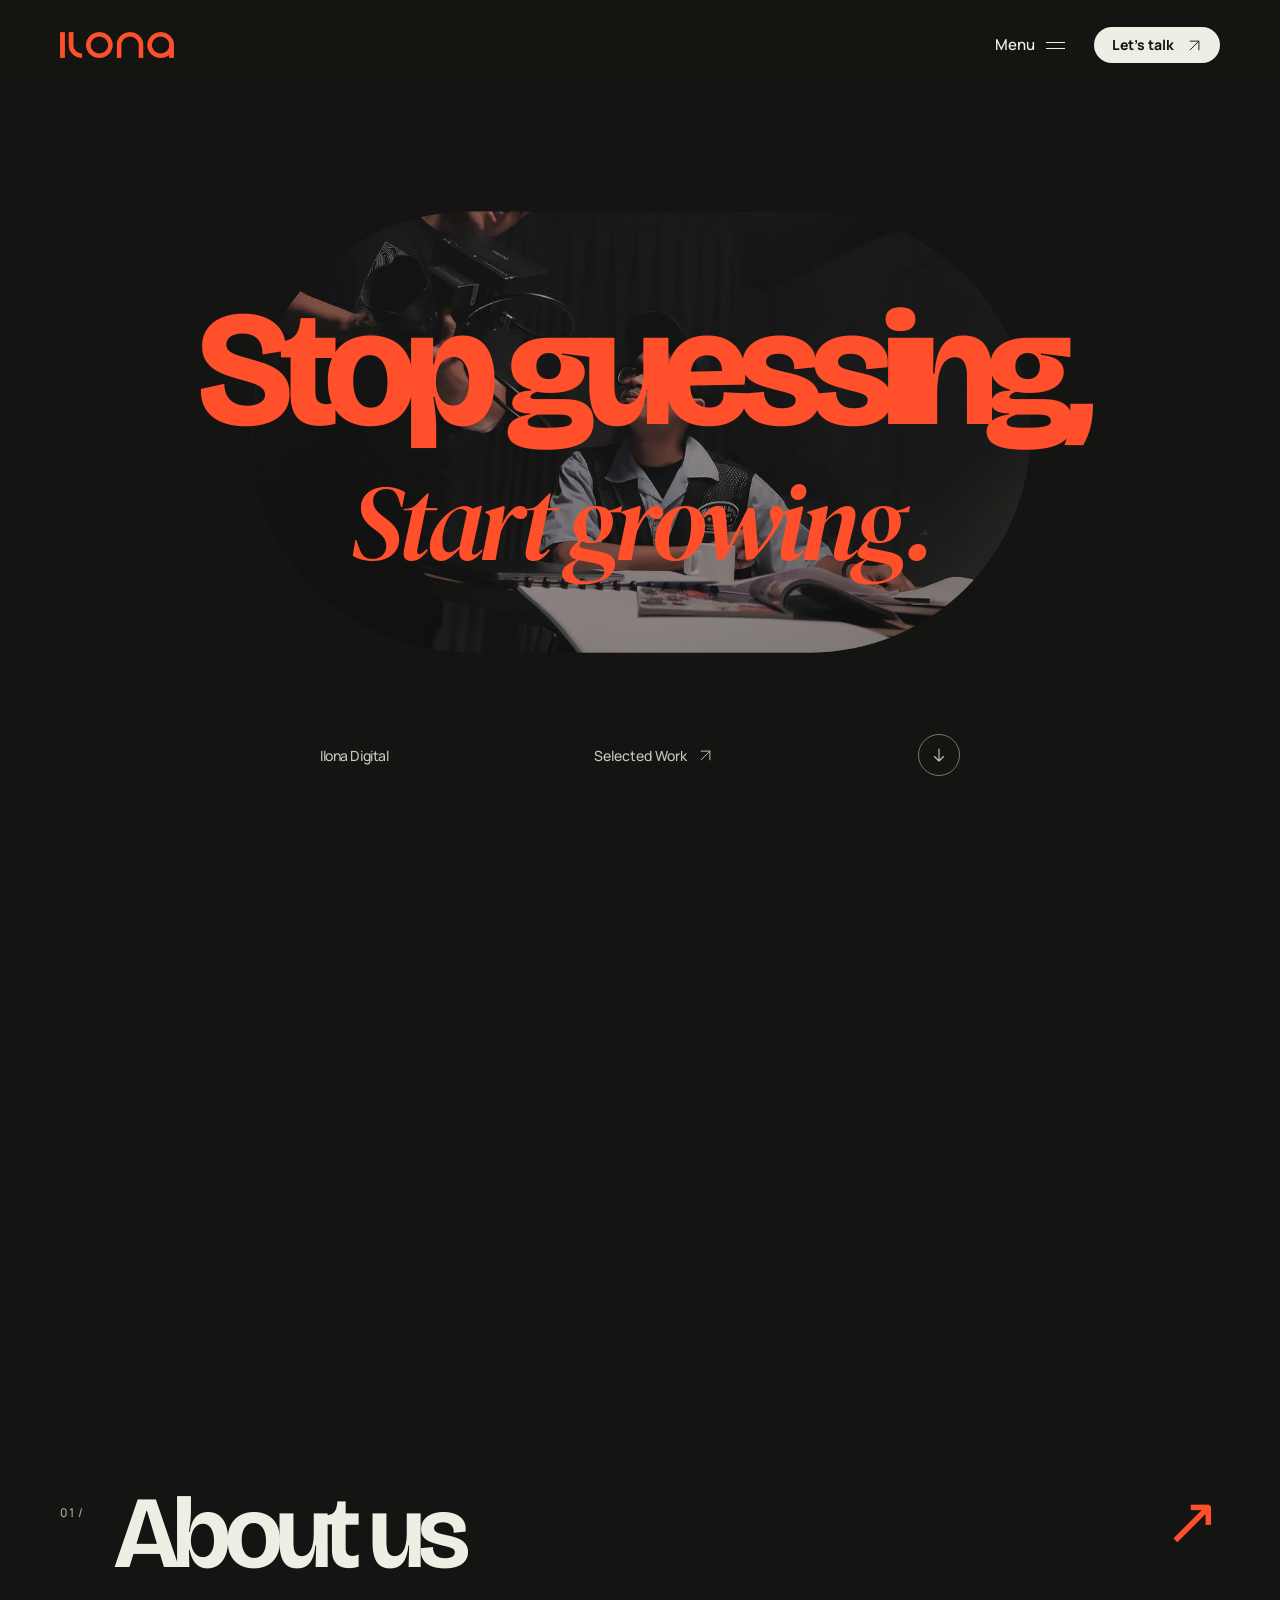
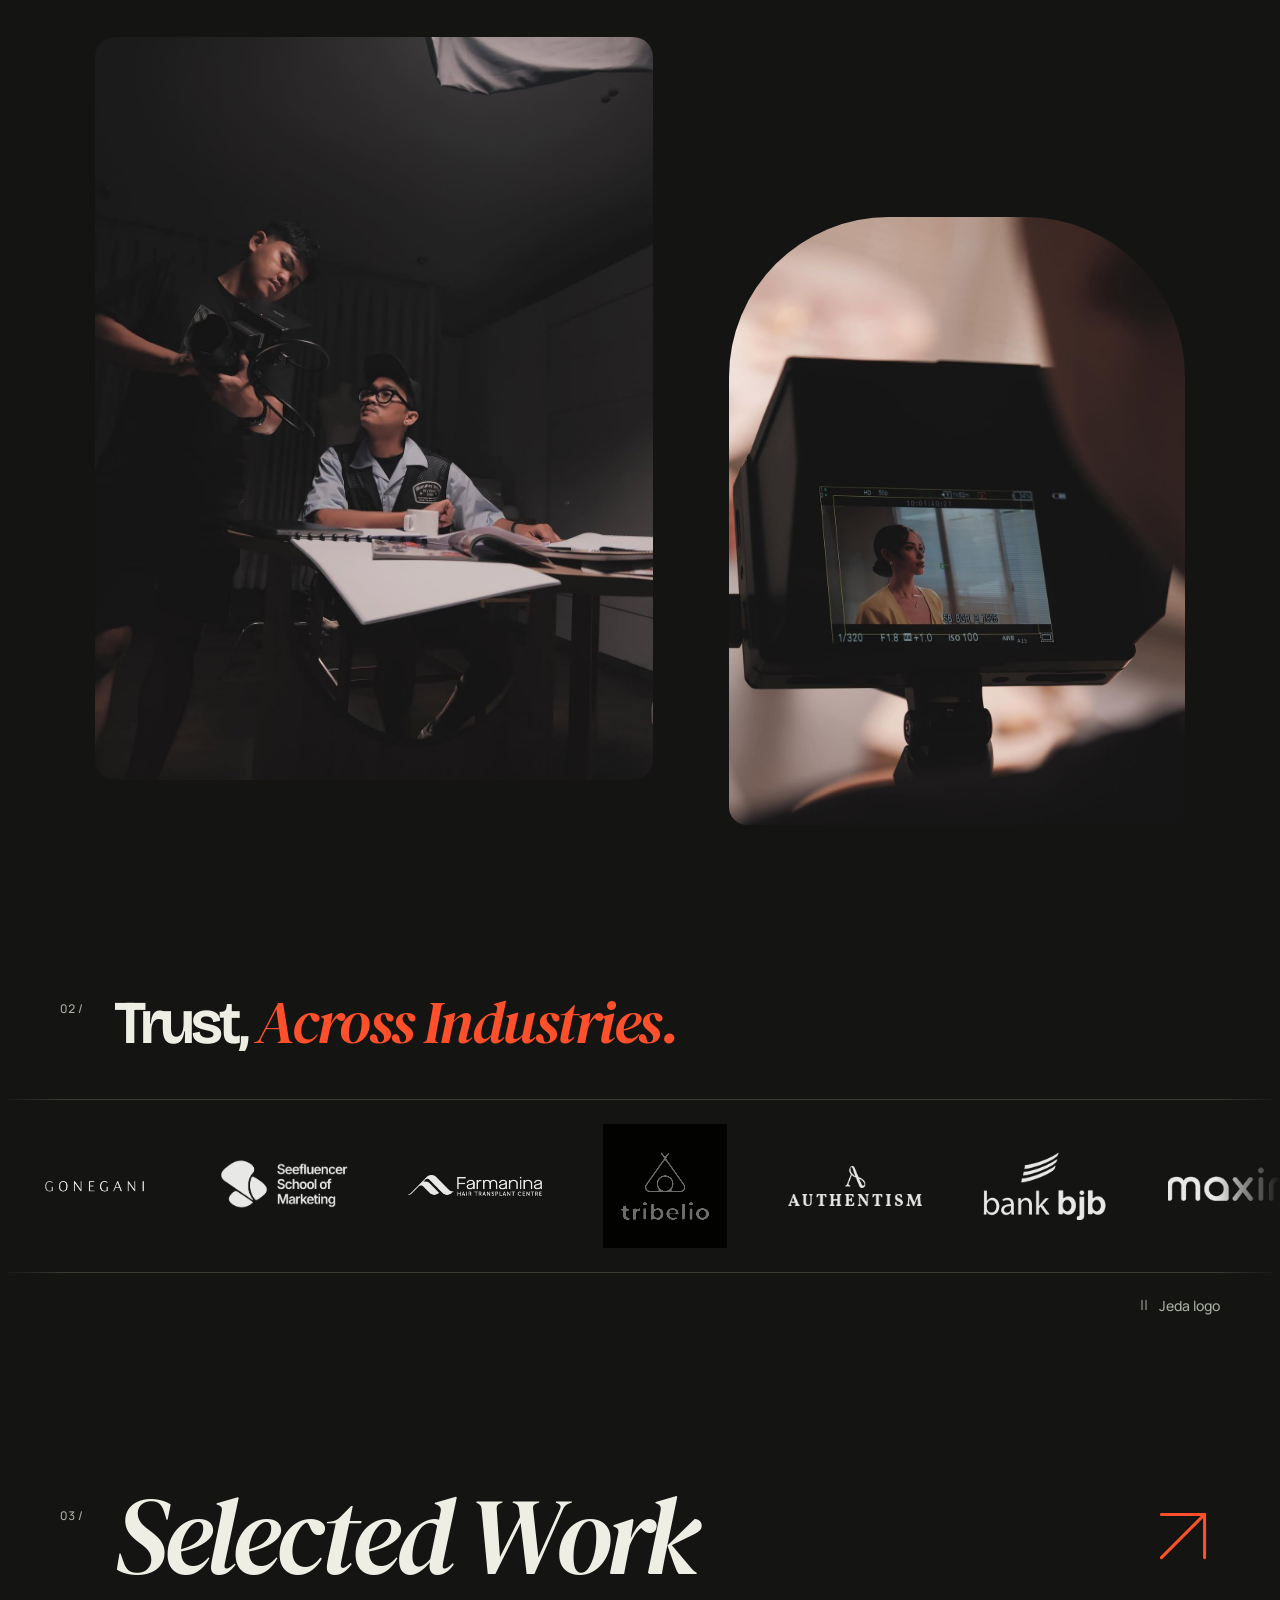
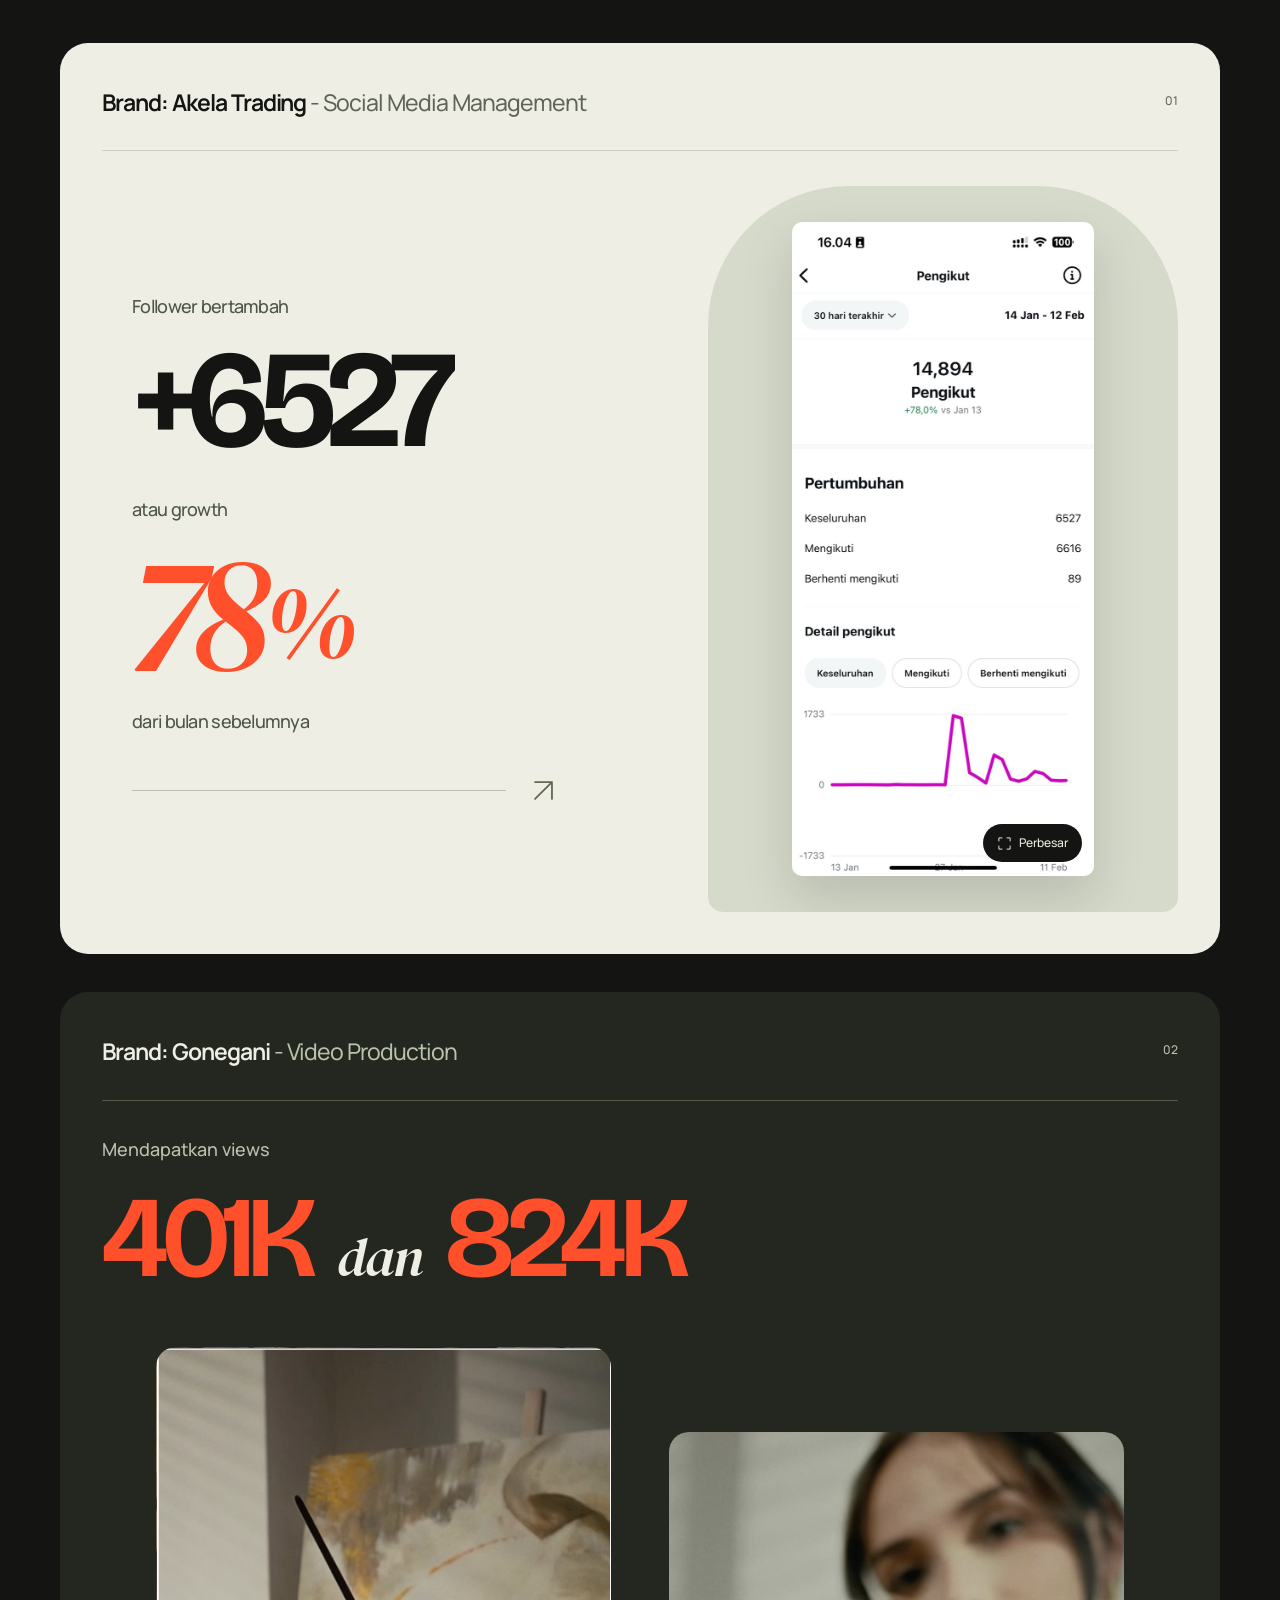
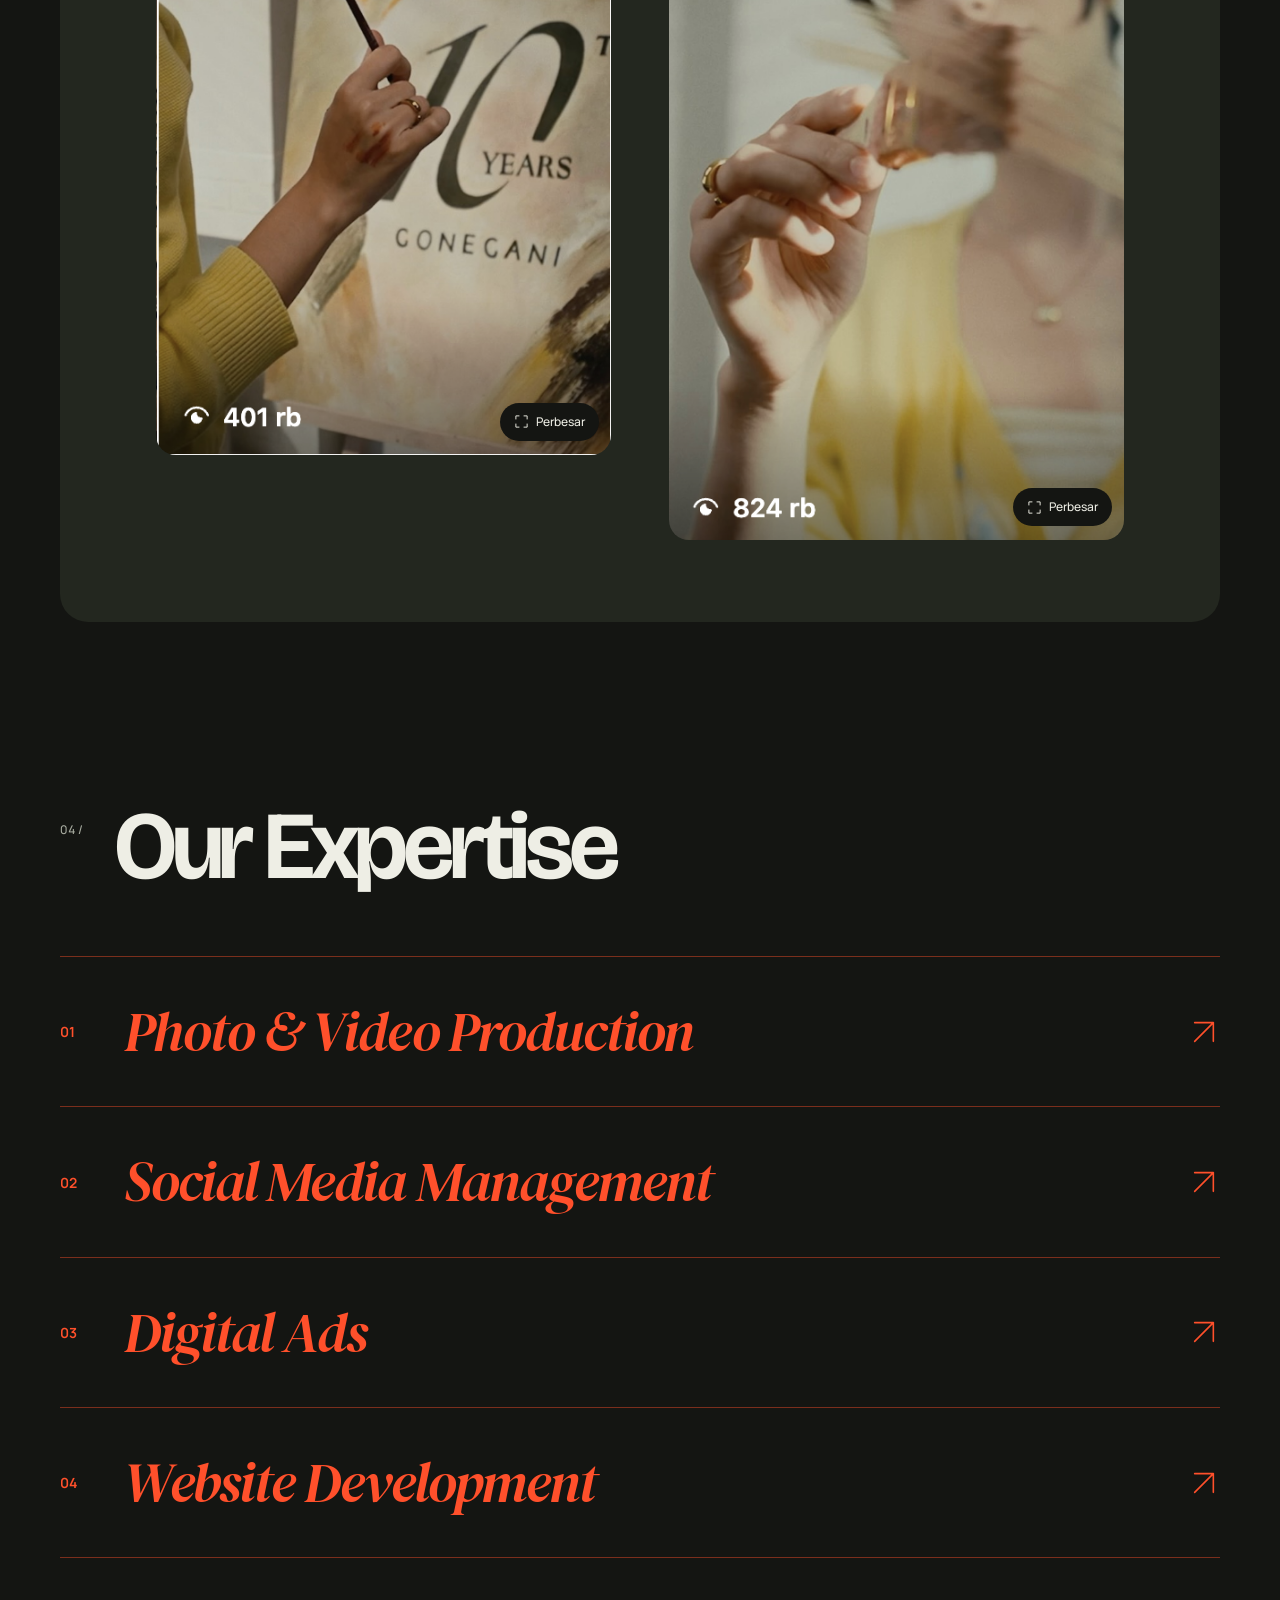
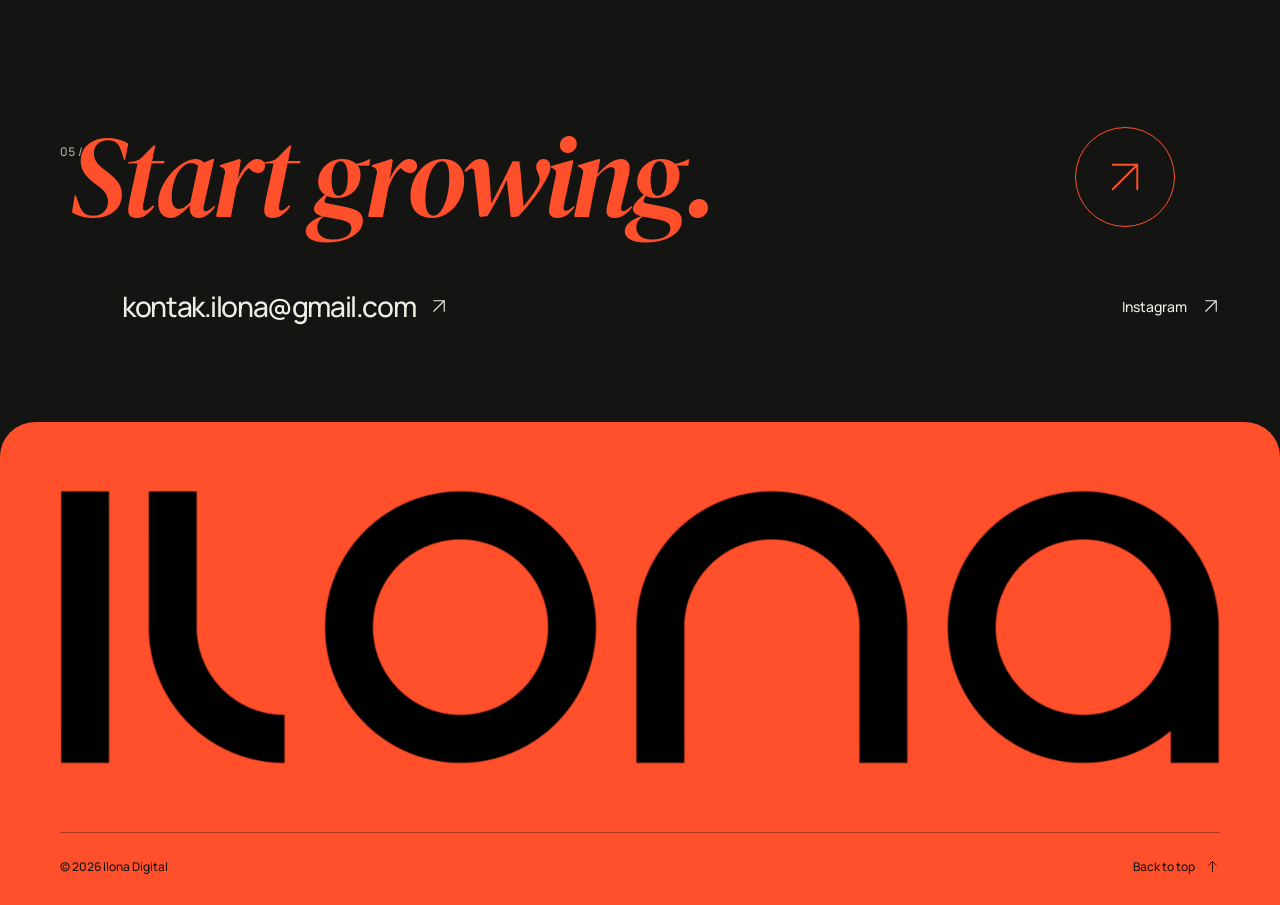
==== commit 929bbceb: "Add files via upload update v2" ====
--- a/index.html
+++ b/index.html
@@ -13,8 +13,8 @@
   <link rel="preload" href="./assets/bricolage-variable.woff2" as="font" type="font/woff2" crossorigin>
   <link rel="preload" href="./assets/manrope-variable.woff2" as="font" type="font/woff2" crossorigin>
   <link rel="preload" href="./assets/dm-serif-italic.woff2" as="font" type="font/woff2" crossorigin>
-  <link rel="stylesheet" href="./studio.css">
-  <script src="./studio.js" defer></script>
+  <link rel="stylesheet" href="./studio.css?v=5">
+  <script src="./studio.js?v=5" defer></script>
 </head>
 <body class="studio-direction">
   <a class="skip-link" href="#main">Langsung ke konten</a>
@@ -30,8 +30,8 @@
       <div class="mobile-nav-inner wrap">
         <a href="#about"><span>01</span>About us<svg class="icon" aria-hidden="true"><use href="#arrow-ne"/></svg></a>
         <a href="#clients"><span>02</span>Trust<svg class="icon" aria-hidden="true"><use href="#arrow-ne"/></svg></a>
-        <a href="#work"><span>03</span>Our Work<svg class="icon" aria-hidden="true"><use href="#arrow-ne"/></svg></a>
-        <a href="#expertise"><span>04</span>Expertise<svg class="icon" aria-hidden="true"><use href="#arrow-ne"/></svg></a>
+        <a href="#work"><span>03</span>Selected Work<svg class="icon" aria-hidden="true"><use href="#arrow-ne"/></svg></a>
+        <a href="#expertise"><span>04</span>Our Expertise<svg class="icon" aria-hidden="true"><use href="#arrow-ne"/></svg></a>
         <a href="#contact"><span>05</span>Let's talk<svg class="icon" aria-hidden="true"><use href="#arrow-ne"/></svg></a>
         <a class="mobile-email" href="mailto:kontak.ilona@gmail.com">kontak.ilona@gmail.com</a>
       </div>
@@ -49,7 +49,7 @@
         <div class="hero-content">
           <h1 id="hero-title"><span class="hero-line">Stop guessing,</span> <span class="hero-line hero-italic">Start growing.</span></h1>
         </div>
-        <div class="hero-foot"><span class="hero-name">Ilona Digital</span><a href="#work" class="hero-work-link">Our Work <svg class="icon" aria-hidden="true"><use href="#arrow-ne"/></svg></a><a href="#about" class="hero-scroll-link" aria-label="Scroll ke About us"><svg class="icon" aria-hidden="true"><use href="#arrow-down"/></svg></a></div>
+        <div class="hero-foot"><span class="hero-name">Ilona Digital</span><a href="#work" class="hero-work-link">Selected Work <svg class="icon" aria-hidden="true"><use href="#arrow-ne"/></svg></a><a href="#about" class="hero-scroll-link" aria-label="Scroll ke About us"><svg class="icon" aria-hidden="true"><use href="#arrow-down"/></svg></a></div>
       </div>
     </section>
 
@@ -67,20 +67,30 @@
       </div>
     </section>
 
-    <section class="clients-section wrap" id="clients" aria-labelledby="clients-title">
-      <div class="section-heading reveal"><span class="section-index" aria-hidden="true">02 /</span><h2 id="clients-title">Trust, <span>Across Industries.</span></h2></div>
-      <ul class="client-logos reveal" aria-label="Klien Ilona Digital">
-        <li class="logo-gonegani"><img src="./assets/clients/gonegani.png" width="2048" height="474" alt="Gonegani" loading="lazy" decoding="async"></li>
-        <li class="logo-seefluencer"><img src="./assets/clients/seefluencer.png" width="669" height="275" alt="Seefluencer School of Marketing" loading="lazy" decoding="async"></li>
-        <li class="logo-farmanina"><img src="./assets/clients/farmanina.webp" width="963" height="157" alt="Farmanina Hair Transplant Centre" loading="lazy" decoding="async"></li>
-        <li class="logo-tribelio"><img src="./assets/clients/tribelio.png" width="500" height="500" alt="Tribelio" loading="lazy" decoding="async"></li>
-        <li class="logo-authentism"><img src="./assets/clients/authentism.webp" width="182" height="53" alt="Authentism" loading="lazy" decoding="async"></li>
-      </ul>
+    <section class="clients-section" id="clients" aria-labelledby="clients-title">
+      <div class="wrap">
+        <div class="section-heading reveal"><span class="section-index" aria-hidden="true">02 /</span><h2 id="clients-title">Trust, <span>Across Industries.</span></h2></div>
+      </div>
+      <div class="client-marquee" id="client-marquee">
+        <div class="client-track">
+          <ul class="client-logo-set" aria-label="Klien Ilona Digital">
+            <li class="logo-gonegani"><img src="./assets/clients/gonegani.png" width="2048" height="474" alt="Gonegani" loading="lazy" decoding="async"></li>
+            <li class="logo-seefluencer"><img src="./assets/clients/seefluencer.png" width="669" height="275" alt="Seefluencer School of Marketing" loading="lazy" decoding="async"></li>
+            <li class="logo-farmanina"><img src="./assets/clients/farmanina.webp" width="963" height="157" alt="Farmanina Hair Transplant Centre" loading="lazy" decoding="async"></li>
+            <li class="logo-tribelio"><img src="./assets/clients/tribelio.png" width="500" height="500" alt="Tribelio" loading="lazy" decoding="async"></li>
+            <li class="logo-authentism"><img src="./assets/clients/authentism.webp" width="182" height="53" alt="Authentism" loading="lazy" decoding="async"></li>
+            <li class="logo-bank-bjb"><img src="./assets/clients/bank-bjb.png" width="179" height="90" alt="Bank BJB" loading="lazy" decoding="async"></li>
+            <li class="logo-maxim"><img src="./assets/clients/maxim.png" width="179" height="90" alt="Maxim" loading="lazy" decoding="async"></li>
+            <li class="logo-amazy"><img src="./assets/clients/amazy.png" width="179" height="90" alt="Amazy Family Resto" loading="lazy" decoding="async"></li>
+          </ul>
+        </div>
+      </div>
+      <div class="wrap marquee-controls"><button class="marquee-toggle" type="button" aria-controls="client-marquee" aria-pressed="false" hidden><svg class="icon" aria-hidden="true"><use href="#pause"/></svg><span>Jeda logo</span></button></div>
     </section>
 
     <section class="work-section" id="work" aria-labelledby="work-title">
       <div class="wrap">
-        <div class="work-heading reveal"><div><span class="section-index" aria-hidden="true">03 /</span><h2 id="work-title">Our Work</h2></div><svg class="work-arrow icon" aria-hidden="true"><use href="#arrow-ne"/></svg></div>
+        <div class="work-heading reveal"><div><span class="section-index" aria-hidden="true">03 /</span><h2 id="work-title">Selected Work</h2></div><svg class="work-arrow icon" aria-hidden="true"><use href="#arrow-ne"/></svg></div>
         <article class="case-study" aria-labelledby="case-title">
           <div class="case-top reveal"><h3 id="case-title">Brand: Akela Trading <span class="case-discipline">- Social Media Management</span></h3><span class="case-number" aria-hidden="true">01</span></div>
           <div class="case-body">
@@ -96,17 +106,59 @@
             </figure>
           </div>
         </article>
+        <article class="case-study gonegani-case" aria-labelledby="gonegani-title">
+          <div class="case-top reveal"><h3 id="gonegani-title">Brand: Gonegani <span class="case-discipline">- Video Production</span></h3><span class="case-number" aria-hidden="true">02</span></div>
+          <p class="gonegani-statement reveal">Mendapatkan views <strong>401K <span>dan</span> 824K</strong></p>
+          <div class="gonegani-gallery">
+            <figure class="gonegani-visual reveal">
+              <a class="result-image-link" href="./assets/brief/gonegani-401k.png" target="_blank" rel="noopener" aria-label="Perbesar hasil video Gonegani dengan 401K views">
+                <img src="./assets/brief/gonegani-401k.png" width="508" height="790" alt="Video produksi Gonegani: lukisan perayaan 10 tahun, dengan 401 ribu views." loading="lazy" decoding="async">
+                <span class="enlarge-button"><svg class="icon" aria-hidden="true"><use href="#expand"/></svg><span>Perbesar</span></span>
+              </a>
+            </figure>
+            <figure class="gonegani-visual reveal">
+              <a class="result-image-link" href="./assets/brief/gonegani-824k.png" target="_blank" rel="noopener" aria-label="Perbesar hasil video Gonegani dengan 824K views">
+                <img src="./assets/brief/gonegani-824k.png" width="500" height="778" alt="Video produksi Gonegani: model dengan kain, dengan 824 ribu views." loading="lazy" decoding="async">
+                <span class="enlarge-button"><svg class="icon" aria-hidden="true"><use href="#expand"/></svg><span>Perbesar</span></span>
+              </a>
+            </figure>
+          </div>
+        </article>
       </div>
     </section>
 
     <section class="expertise-section wrap" id="expertise" aria-labelledby="expertise-title">
-      <div class="expertise-heading reveal"><span class="section-index" aria-hidden="true">04 /</span><h2 id="expertise-title">Expertise</h2></div>
-      <ul class="expertise-list">
-        <li class="reveal"><a class="brief-trigger" data-service="Photo &amp; Video Production" href="https://docs.google.com/forms/d/e/1FAIpQLSduMMmoJnQye6_7PCJLUN62f74MiSvdaxJvKP2VKKF1_CbilQ/viewform" target="_blank" rel="noopener noreferrer"><span class="service-index" aria-hidden="true">01</span><span class="service-watermark" aria-hidden="true">01</span><h3>Photo &amp; Video Production</h3><span class="service-arrow"><svg class="icon" aria-hidden="true"><use href="#arrow-ne"/></svg></span></a></li>
-        <li class="reveal"><a class="brief-trigger" data-service="Social Media Management" href="https://docs.google.com/forms/d/e/1FAIpQLSduMMmoJnQye6_7PCJLUN62f74MiSvdaxJvKP2VKKF1_CbilQ/viewform" target="_blank" rel="noopener noreferrer"><span class="service-index" aria-hidden="true">02</span><span class="service-watermark" aria-hidden="true">02</span><h3>Social Media Management</h3><span class="service-arrow"><svg class="icon" aria-hidden="true"><use href="#arrow-ne"/></svg></span></a></li>
-        <li class="reveal"><a class="brief-trigger" data-service="Digital Ads" href="https://docs.google.com/forms/d/e/1FAIpQLSduMMmoJnQye6_7PCJLUN62f74MiSvdaxJvKP2VKKF1_CbilQ/viewform" target="_blank" rel="noopener noreferrer"><span class="service-index" aria-hidden="true">03</span><span class="service-watermark" aria-hidden="true">03</span><h3>Digital Ads</h3><span class="service-arrow"><svg class="icon" aria-hidden="true"><use href="#arrow-ne"/></svg></span></a></li>
-        <li class="reveal"><a class="brief-trigger" data-service="Website Development" href="https://docs.google.com/forms/d/e/1FAIpQLSduMMmoJnQye6_7PCJLUN62f74MiSvdaxJvKP2VKKF1_CbilQ/viewform" target="_blank" rel="noopener noreferrer"><span class="service-index" aria-hidden="true">04</span><span class="service-watermark" aria-hidden="true">04</span><h3>Website Development</h3><span class="service-arrow"><svg class="icon" aria-hidden="true"><use href="#arrow-ne"/></svg></span></a></li>
-      </ul>
+      <div class="expertise-heading reveal"><span class="section-index" aria-hidden="true">04 /</span><h2 id="expertise-title">Our Expertise</h2></div>
+      <div class="expertise-rows">
+        <details class="expertise-item reveal">
+          <summary><span class="service-index" aria-hidden="true">01</span><h3>Photo &amp; Video Production</h3><span class="expertise-arrow" aria-hidden="true"><svg class="icon"><use href="#arrow-ne"/></svg></span></summary>
+          <div class="expertise-detail">
+            <img class="service-image" src="./assets/brief/about-production.jpg" width="1170" height="1560" alt="" loading="lazy" decoding="async">
+            <div class="service-copy"><ul class="service-tags"><li>Photography</li><li>Campaign video</li><li>Reels production</li></ul><a class="service-cta brief-trigger" data-service="Photo &amp; Video Production" href="https://docs.google.com/forms/d/e/1FAIpQLSduMMmoJnQye6_7PCJLUN62f74MiSvdaxJvKP2VKKF1_CbilQ/viewform" target="_blank" rel="noopener noreferrer">Let's talk <svg class="icon" aria-hidden="true"><use href="#arrow-ne"/></svg></a></div>
+          </div>
+        </details>
+        <details class="expertise-item reveal">
+          <summary><span class="service-index" aria-hidden="true">02</span><h3>Social Media Management</h3><span class="expertise-arrow" aria-hidden="true"><svg class="icon"><use href="#arrow-ne"/></svg></span></summary>
+          <div class="expertise-detail">
+            <img class="service-image" src="./assets/brief/gonegani-824k.png" width="500" height="778" alt="" loading="lazy" decoding="async">
+            <div class="service-copy"><ul class="service-tags"><li>Content strategy</li><li>Copywriting</li><li>Feed &amp; Reels</li><li>Reporting</li></ul><a class="service-cta brief-trigger" data-service="Social Media Management" href="https://docs.google.com/forms/d/e/1FAIpQLSduMMmoJnQye6_7PCJLUN62f74MiSvdaxJvKP2VKKF1_CbilQ/viewform" target="_blank" rel="noopener noreferrer">Let's talk <svg class="icon" aria-hidden="true"><use href="#arrow-ne"/></svg></a></div>
+          </div>
+        </details>
+        <details class="expertise-item reveal">
+          <summary><span class="service-index" aria-hidden="true">03</span><h3>Digital Ads</h3><span class="expertise-arrow" aria-hidden="true"><svg class="icon"><use href="#arrow-ne"/></svg></span></summary>
+          <div class="expertise-detail">
+            <img class="service-image" src="./assets/brief/about-monitor.jpg" width="1170" height="1560" alt="" loading="lazy" decoding="async">
+            <div class="service-copy"><ul class="service-tags"><li>Meta Ads</li><li>Google Ads</li><li>Tiktok Ads</li><li>Shopee Ads</li></ul><a class="service-cta brief-trigger" data-service="Digital Ads" href="https://docs.google.com/forms/d/e/1FAIpQLSduMMmoJnQye6_7PCJLUN62f74MiSvdaxJvKP2VKKF1_CbilQ/viewform" target="_blank" rel="noopener noreferrer">Let's talk <svg class="icon" aria-hidden="true"><use href="#arrow-ne"/></svg></a></div>
+          </div>
+        </details>
+        <details class="expertise-item reveal">
+          <summary><span class="service-index" aria-hidden="true">04</span><h3>Website Development</h3><span class="expertise-arrow" aria-hidden="true"><svg class="icon"><use href="#arrow-ne"/></svg></span></summary>
+          <div class="expertise-detail">
+            <img class="service-image service-image-logo" src="./assets/ilona-logo.png" width="1542" height="364" alt="" loading="lazy" decoding="async">
+            <div class="service-copy"><ul class="service-tags"><li>Website Development</li></ul><a class="service-cta brief-trigger" data-service="Website Development" href="https://docs.google.com/forms/d/e/1FAIpQLSduMMmoJnQye6_7PCJLUN62f74MiSvdaxJvKP2VKKF1_CbilQ/viewform" target="_blank" rel="noopener noreferrer">Let's talk <svg class="icon" aria-hidden="true"><use href="#arrow-ne"/></svg></a></div>
+          </div>
+        </details>
+      </div>
     </section>
 
     <section class="contact-section" id="contact" aria-labelledby="contact-title">
@@ -133,6 +185,7 @@
     <button class="image-close" type="button" aria-label="Tutup screenshot" autofocus><svg class="icon" aria-hidden="true"><use href="#close"/></svg></button>
     <img src="./assets/brief/akela-results.png" width="710" height="1537" alt="Screenshot asli hasil Akela Trading: pertumbuhan keseluruhan 6.527 pengikut dan growth 78,0%." loading="lazy">
   </dialog>
-  <svg class="icon-sprite" xmlns="http://www.w3.org/2000/svg" aria-hidden="true"><symbol id="arrow-ne" viewBox="0 0 24 24"><path d="M5 19 19 5M5 5h14v14"/></symbol><symbol id="arrow-down" viewBox="0 0 24 24"><path d="M12 4v16m-6-6 6 6 6-6"/></symbol><symbol id="arrow-up" viewBox="0 0 24 24"><path d="M12 20V4m-6 6 6-6 6 6"/></symbol><symbol id="close" viewBox="0 0 24 24"><path d="m6 6 12 12M6 18 18 6"/></symbol><symbol id="expand" viewBox="0 0 24 24"><path d="M8 3H3v5m13-5h5v5M3 16v5h5m13-5v5h-5"/></symbol></svg>
+  <div class="expertise-preview" aria-hidden="true"><div class="expertise-preview-inner"><img class="preview-image" alt=""><p class="preview-title"></p><ul class="preview-tags"></ul></div></div>
+  <svg class="icon-sprite" xmlns="http://www.w3.org/2000/svg" aria-hidden="true"><symbol id="arrow-ne" viewBox="0 0 24 24"><path d="M5 19 19 5M5 5h14v14"/></symbol><symbol id="arrow-down" viewBox="0 0 24 24"><path d="M12 4v16m-6-6 6 6 6-6"/></symbol><symbol id="arrow-up" viewBox="0 0 24 24"><path d="M12 20V4m-6 6 6-6 6 6"/></symbol><symbol id="close" viewBox="0 0 24 24"><path d="m6 6 12 12M6 18 18 6"/></symbol><symbol id="expand" viewBox="0 0 24 24"><path d="M8 3H3v5m13-5h5v5M3 16v5h5m13-5v5h-5"/></symbol><symbol id="pause" viewBox="0 0 24 24"><path d="M9 5v14M15 5v14"/></symbol><symbol id="play" viewBox="0 0 24 24"><path d="m8 5 11 7-11 7Z"/></symbol></svg>
 </body>
 </html>
--- a/studio.css
+++ b/studio.css
@@ -33,18 +33,23 @@
 /* Production photographs are the visual story, exactly as supplied. */
 .about-section{padding-top:90px;padding-bottom:80px}.section-heading{display:flex;align-items:flex-start;gap:30px;margin-bottom:55px}.section-heading .section-index{margin-top:19px;color:var(--muted)}.section-heading h2{font:650 clamp(58px,8vw,125px)/.95 var(--display);letter-spacing:-.065em}.heading-mark{margin-left:auto;font-size:67px;line-height:1;color:var(--orange);font-weight:350}
 .about-images{display:grid;grid-template-columns:1.1fr .9fr;gap:7%;align-items:start;padding:0 3% 60px}.about-photo{position:relative;border-radius:20px;overflow:hidden;background:#242722;transform:translateY(var(--photo-drift,0px));will-change:transform}.about-photo img{aspect-ratio:3/4;object-fit:cover}.first-photo{max-width:710px}.second-photo{margin-top:180px;border-radius:160px 160px 18px 18px}.photo-corner{display:none}
-/* Original client marks, presented in a monochrome row. */
-.clients-section{padding-top:25px;padding-bottom:132px}.clients-section .section-heading{margin-bottom:45px}.clients-section .section-heading h2{font-size:clamp(42px,4.75vw,76px);line-height:1.03}.clients-section h2 span{font-family:var(--serif);font-style:italic;font-weight:400;letter-spacing:-.04em;color:var(--orange)}.clients-section .section-index{margin-top:9px}
-.client-logos{display:grid;grid-template-columns:repeat(5,minmax(0,1fr));border-block:1px solid var(--line);padding-block:25px}.client-logos li{height:116px;display:flex;align-items:center;justify-content:center;padding:16px 25px}.client-logos li+li{border-left:1px solid var(--line)}.client-logos img{max-width:100%;max-height:79px;object-fit:contain;filter:grayscale(1) brightness(0) invert(1);opacity:.85;transition:opacity .25s}.client-logos li:hover img{opacity:1}.client-logos .logo-gonegani img{transform:scale(1.4)}.client-logos .logo-tribelio img{width:122px;max-height:122px;filter:grayscale(1) invert(1) contrast(7);mix-blend-mode:screen}.client-logos .logo-authentism img{max-width:161px}.client-logos .logo-farmanina{padding-inline:18px}
+/* A continuous rightward loop; the static fallback keeps every client visible. */
+.clients-section{padding-top:25px;padding-bottom:110px}.clients-section .section-heading{margin-bottom:45px}.clients-section .section-heading h2{font-size:clamp(42px,4.75vw,76px);line-height:1.03}.clients-section h2 span{font-family:var(--serif);font-style:italic;font-weight:400;letter-spacing:-.04em;color:var(--orange)}.clients-section .section-index{margin-top:9px}
+.client-marquee{border-block:1px solid var(--line)}.client-logo-set{display:grid;grid-template-columns:repeat(4,minmax(0,1fr));padding:20px var(--gutter)}.client-logo-set li{height:136px;padding:22px 28px;display:flex;align-items:center;justify-content:center;flex-shrink:0}.client-logo-set img{width:auto;max-width:100%;max-height:78px;object-fit:contain;filter:grayscale(1) brightness(0) invert(1);opacity:.9}.client-logo-set .logo-tribelio img{width:124px;max-height:124px;filter:grayscale(1) invert(1) contrast(7);mix-blend-mode:screen}.client-logo-set .logo-gonegani img{width:185px;max-width:100%}.client-logo-set .logo-authentism img{width:155px}.client-logo-set .logo-farmanina img{width:193px}.client-logo-set .logo-maxim img,.client-logo-set .logo-amazy img,.client-logo-set .logo-bank-bjb img{width:152px}
+.client-marquee.is-enhanced{overflow:hidden;mask-image:linear-gradient(90deg,transparent,#000 5%,#000 95%,transparent)}.client-marquee.is-enhanced .client-track{width:max-content;display:flex;animation:clients-rightward 38s linear infinite;will-change:transform}.client-marquee.is-enhanced .client-logo-set{display:flex;flex:none;width:max-content;padding:18px 0}.client-marquee.is-enhanced .client-logo-set li{width:max(190px,12.5vw)}.client-marquee.is-paused .client-track{animation-play-state:paused}.client-marquee:not(.is-enhanced) .client-logo-set[aria-hidden]{display:none}
+@keyframes clients-rightward{from{transform:translateX(-50%)}to{transform:translateX(0)}}
+.marquee-controls{display:flex;justify-content:flex-end}.marquee-toggle{display:inline-flex;align-items:center;gap:7px;min-height:44px;background:none;border:0;padding:10px 0;margin-top:10px;font-size:14px;color:var(--muted)}.marquee-toggle:hover{color:var(--paper)}.marquee-toggle .icon{width:16px;height:16px}
 /* One featured case, with the actual evidence available at full size. */
 .work-section{padding-top:45px;padding-bottom:115px}.work-heading{display:flex;justify-content:space-between;align-items:center;gap:30px;margin-bottom:54px}.work-heading>div{display:flex;align-items:flex-start;gap:30px}.work-heading .section-index{margin-top:25px;color:var(--muted)}.work-heading h2{font:italic 400 clamp(72px,10.2vw,164px)/.98 var(--serif);letter-spacing:-.045em}.work-arrow{width:74px;height:74px;stroke-width:1;color:var(--orange)}
 .case-study{border-radius:28px;background:var(--paper);color:var(--ink);padding:42px}.case-top{display:flex;align-items:flex-start;justify-content:space-between;gap:20px;padding-bottom:31px;margin-bottom:35px;border-bottom:1px solid #cbcec0}.case-top h3{font:650 clamp(18px,1.8vw,27px)/1.5 var(--body);letter-spacing:-.045em}.case-discipline{color:#5e6458;font-weight:450}.case-number{font-size:12px;padding-top:7px;color:#63695e}
 .case-body{display:grid;grid-template-columns:1.13fr 1fr;align-items:center;gap:7%}.case-results{padding-left:30px}.result-statement{display:flex;flex-direction:column;align-items:flex-start}.result-label{font-size:18px;font-weight:500;color:#4e5549;letter-spacing:-.04em;line-height:1.4}.result-number{font:650 clamp(92px,10.8vw,166px)/1 var(--display);letter-spacing:-.07em;margin-top:12px;white-space:nowrap}.second-label{margin-top:28px}.result-growth{color:var(--orange);font:italic 400 clamp(113px,12.9vw,190px)/1.1 var(--serif);letter-spacing:-.06em;white-space:nowrap;margin-left:-3px}.result-growth span{font-size:.65em;vertical-align:10%;letter-spacing:-.035em}.final-label{margin-top:5px}.result-rule{display:flex;align-items:center;gap:23px;width:85%;margin-top:42px}.result-rule span{height:1px;flex:1;background:#bac0ad}.result-rule .icon{width:29px;height:29px;color:#616951}
 .case-visual{background:#d6dacb;border-radius:140px 140px 15px 15px;padding:36px 34px;display:flex;justify-content:center;overflow:hidden}.result-image-link{position:relative;max-width:302px;box-shadow:0 22px 50px #12170d26;border-radius:10px;transition:transform .45s}.result-image-link:hover{transform:translateY(-5px)}.result-image-link>img{border-radius:10px}.enlarge-button{position:absolute;bottom:14px;right:12px;border-radius:40px;background:var(--ink);color:var(--paper);padding:10px 14px;display:flex;align-items:center;gap:7px;font-size:12px;transition:background .2s}.enlarge-button .icon{width:15px;height:15px}.result-image-link:hover .enlarge-button{background:var(--orange);color:var(--ink)}
-/* Each expertise is one large, stacking panel. */
-.expertise-section{padding-top:60px;padding-bottom:125px}.expertise-heading{display:flex;align-items:flex-start;gap:30px;margin-bottom:58px}.expertise-heading .section-index{margin-top:24px;color:var(--muted)}.expertise-heading h2{font:650 clamp(66px,8vw,125px)/1 var(--display);letter-spacing:-.065em}
-.expertise-list{padding-bottom:12px;isolation:isolate}.expertise-list li{position:sticky;top:98px;margin-bottom:20px;border:1px solid #464b3d;border-radius:20px;background:#242720;overflow:hidden;box-shadow:0 -15px 40px #10120d22}.expertise-list li:nth-child(2){top:118px;background:var(--orange);color:var(--ink);border-color:var(--orange)}.expertise-list li:nth-child(3){top:138px;background:var(--paper);color:var(--ink);border-color:var(--paper)}.expertise-list li:nth-child(4){top:158px;background:#333c29;border-color:#515c43}.expertise-list li:focus-within{z-index:5}
-.expertise-list a{display:flex;flex-direction:column;justify-content:space-between;position:relative;min-height:330px;padding:37px 43px;scroll-margin-top:110px}.service-index{font-size:12px;letter-spacing:.05em;position:relative;z-index:1}.expertise-list h3{font:600 clamp(45px,5.5vw,82px)/1.04 var(--display);letter-spacing:-.055em;max-width:77%;margin-top:40px;position:relative;z-index:1;transition:transform .3s}.service-watermark{position:absolute;right:55px;bottom:-55px;line-height:1;font:650 clamp(230px,25vw,360px)/1 var(--display);letter-spacing:-.08em;opacity:.045;pointer-events:none}.service-arrow{position:absolute;top:34px;right:40px;display:grid;place-items:center;width:58px;height:58px;border:1px solid currentColor;border-radius:50%;transition:transform .3s,background .3s,color .3s}.service-arrow .icon{width:26px;height:26px;stroke-width:1.2}.expertise-list a:hover .service-arrow{transform:rotate(45deg)}.expertise-list a:hover h3{transform:translateX(7px)}
+/* Ruled service rows reveal a cursor-following card and native tap details. */
+.expertise-section{padding-top:60px;padding-bottom:125px}.expertise-heading{display:flex;align-items:flex-start;gap:30px;margin-bottom:58px}.expertise-heading .section-index{margin-top:24px;color:var(--muted)}.expertise-heading h2{font:650 clamp(42px,7.5vw,114px)/1.05 var(--display);letter-spacing:-.055em}
+.expertise-rows{border-top:1px solid #ff502b70}.expertise-item{border-bottom:1px solid #ff502b70}.expertise-item summary{position:relative;isolation:isolate;display:grid;grid-template-columns:36px minmax(0,1fr) 36px;align-items:center;gap:28px;list-style:none;padding:42px 0;cursor:pointer;color:var(--orange);transition:color .3s,padding .4s cubic-bezier(.2,.65,.25,1)}.expertise-item summary::-webkit-details-marker{display:none}.expertise-item summary::marker{content:''}.expertise-item summary::before{content:'';position:absolute;inset:0;z-index:-1;background:var(--orange);transform:scaleY(0);transform-origin:bottom;transition:transform .38s cubic-bezier(.2,.65,.25,1)}.expertise-item summary:focus-visible{outline:2px solid var(--paper);outline-offset:5px}.service-index{font-size:14px;font-weight:650;align-self:center}.expertise-item h3{font:italic 400 clamp(37px,4.4vw,76px)/1.16 var(--serif);letter-spacing:-.035em;overflow-wrap:break-word}.expertise-arrow{display:flex;justify-content:flex-end;transition:transform .35s}.expertise-arrow .icon{width:32px;height:32px;stroke-width:1.2}.expertise-item[open] summary,.expertise-item summary:focus-visible{color:var(--ink);padding-inline:26px}.expertise-item[open] summary::before,.expertise-item summary:focus-visible::before{transform:scaleY(1)}.expertise-item[open] .expertise-arrow{transform:rotate(135deg)}
+.expertise-detail{display:grid;grid-template-columns:minmax(0,280px) minmax(0,1fr);gap:40px;align-items:center;padding:32px 26px 40px}.service-image{width:100%;height:240px;object-fit:cover;object-position:center;border-radius:14px}.service-image-logo{object-fit:contain;padding:32px;background:#252820}.service-tags{display:flex;flex-wrap:wrap;gap:10px}.service-tags li{font-size:16px;line-height:1.4;padding:10px 16px;border:1px solid #656a5d}.service-platforms{font-size:16px;line-height:1.7;margin-bottom:17px}.service-cta{display:inline-flex;align-items:center;gap:15px;padding:10px 0;margin-top:26px;font-size:16px;color:var(--orange);text-decoration:underline;text-underline-offset:7px}.service-cta:hover{color:var(--paper)}.service-cta .icon{width:18px;height:18px}
+.expertise-preview{display:none;position:fixed;top:0;left:0;width:clamp(260px,25vw,352px);z-index:45;pointer-events:none;visibility:hidden;opacity:0;transition:opacity .18s,visibility .18s;will-change:transform}.expertise-preview.is-visible{opacity:1;visibility:visible}.expertise-preview-inner{padding:18px;background:var(--orange);color:var(--ink);border-radius:24px;box-shadow:0 22px 75px #0005;transform:rotate(-3deg) scale(.94);transition:transform .35s cubic-bezier(.2,.65,.25,1)}.expertise-preview.is-visible .expertise-preview-inner{transform:rotate(var(--preview-tilt,-3deg)) scale(1)}.preview-image{width:100%;height:clamp(155px,23vh,238px);object-fit:cover;object-position:center;border-radius:14px;background:#20231d}.preview-image.is-logo{object-fit:contain;padding:27px}.preview-title{font:700 21px/1.18 var(--display);letter-spacing:-.035em;margin:18px 0 12px}.preview-tags{display:flex;flex-wrap:wrap;gap:7px}.preview-tags li{font-size:14px;line-height:1.3;border:1px solid #14151270;padding:7px 9px}.menu-open .expertise-preview,.dialog-open .expertise-preview{visibility:hidden;opacity:0}
+@media(hover:hover) and (pointer:fine) and (min-width:901px) and (min-height:600px) and (prefers-reduced-motion:no-preference){.expertise-preview{display:block}.expertise-item summary:hover{color:var(--ink);padding-inline:26px}.expertise-item summary:hover::before{transform:scaleY(1)}.expertise-item:not([open]) summary:hover .expertise-arrow{transform:rotate(45deg)}}
 /* The closing typography responds to scroll without an endless marquee. */
 .contact-section{padding-top:30px;padding-bottom:95px;overflow:hidden}.contact-top{display:flex;align-items:flex-start;gap:30px}.contact-top>.section-index{margin-top:30px;color:var(--muted)}.contact-cta{display:flex;align-items:center;justify-content:space-between;gap:30px;width:100%;transform:translateX(var(--contact-shift,0px))}.contact-cta h2{font:italic 400 clamp(66px,8.9vw,142px)/1.12 var(--serif);letter-spacing:-.045em;color:var(--orange)}.contact-arrow{display:grid;place-items:center;width:100px;height:100px;flex-shrink:0;border-radius:50%;border:1px solid var(--orange);color:var(--orange);transition:background .3s,color .3s,transform .3s}.contact-arrow .icon{width:42px;height:42px;stroke-width:1.1}.contact-cta:hover .contact-arrow{background:var(--orange);color:var(--ink);transform:rotate(45deg)}.contact-links{display:flex;align-items:center;justify-content:space-between;margin-left:62px;gap:30px;margin-top:44px}.contact-links a{display:flex;align-items:center;gap:15px;font-size:14px}.contact-links a:first-child{font-size:clamp(18px,2.2vw,33px);letter-spacing:-.05em}.contact-links .icon{width:18px;height:18px}.contact-links a:hover{text-decoration:underline;text-underline-offset:5px}
 .site-footer{background:var(--orange);color:var(--ink);padding:68px 0 29px;border-radius:35px 35px 0 0}.footer-wordmark{display:block;padding-bottom:68px}.footer-wordmark img{filter:brightness(0);width:100%}.footer-bottom{display:flex;align-items:center;justify-content:space-between;border-top:1px solid #1115;padding-top:25px;font-size:12px}.footer-bottom a{display:flex;align-items:center;gap:10px}.footer-bottom .icon{width:15px;height:15px}
@@ -55,3 +60,10 @@
 @media(max-width:800px){html{scroll-padding-top:92px}.header-inner{height:76px}.brand{width:98px}.header-controls{gap:22px}.header-contact{font-size:13px;padding:9px 15px}.header-contact .icon{width:13px;height:13px}.menu-toggle{font-size:14px}.mobile-nav{top:76px;height:calc(100dvh - 76px)}.mobile-nav-inner{padding-top:27px}.mobile-nav-inner>a{font-size:42px;padding-block:18px}.hero-story{height:140svh}.hero-pin{min-height:590px;height:90svh}.hero-media{width:calc(75% + var(--hero-progress) * 20%);height:calc(46% + var(--hero-progress) * 24%);border-radius:calc(210px - var(--hero-progress) * 180px);top:48%}.hero-content{padding-bottom:1vh}.hero-content h1{font-size:13.8vw;letter-spacing:-.075em}.hero-line.hero-italic{font-size:10.3vw;margin-top:15px}.hero-foot{width:72%;bottom:13%;font-size:13px}.hero-name{font-size:13px}.about-section{padding-top:65px;padding-bottom:57px}.section-heading{gap:22px;margin-bottom:39px}.section-heading h2{font-size:70px}.section-heading .section-index{margin-top:13px}.heading-mark{font-size:48px}.about-images{gap:6%;padding-bottom:30px}.about-photo{border-radius:15px}.second-photo{margin-top:95px;border-radius:110px 110px 15px 15px}.clients-section{padding-top:20px;padding-bottom:85px}.clients-section .section-heading{margin-bottom:34px}.clients-section .section-heading h2{font-size:46px}.clients-section .section-index{margin-top:7px}.client-logos{grid-template-columns:repeat(6,minmax(0,1fr));padding-block:0}.client-logos li{grid-column:span 2;height:139px;padding:20px}.client-logos li:nth-child(4),.client-logos li:nth-child(5){grid-column:span 3;border-top:1px solid var(--line)}.client-logos li:nth-child(4){border-left:0}.client-logos .logo-seefluencer img{max-height:73px}.client-logos .logo-tribelio img{max-height:112px;width:112px}.work-section{padding-top:32px;padding-bottom:81px}.work-heading{margin-bottom:36px}.work-heading>div{gap:22px}.work-heading h2{font-size:91px}.work-heading .section-index{margin-top:17px}.work-arrow{width:54px;height:54px}.case-study{padding:26px;border-radius:20px}.case-top{padding-bottom:23px;margin-bottom:27px}.case-top h3{font-size:20px}.case-discipline{font-size:14px}.case-number{padding-top:4px}.case-body{gap:22px;grid-template-columns:1fr 1fr}.case-visual{padding:21px 19px;border-radius:85px 85px 12px 12px}.result-label{font-size:15px}.result-number{font-size:10.5vw}.result-growth{font-size:13.3vw}.second-label{margin-top:22px}.result-rule{margin-top:25px}.enlarge-button{padding:9px;bottom:9px;right:9px}.enlarge-button>span{display:none}.expertise-section{padding-top:38px;padding-bottom:88px}.expertise-heading{gap:22px;margin-bottom:37px}.expertise-heading h2{font-size:77px}.expertise-heading .section-index{margin-top:16px}.expertise-list li{top:90px}.expertise-list li:nth-child(2){top:107px}.expertise-list li:nth-child(3){top:124px}.expertise-list li:nth-child(4){top:141px}.expertise-list a{min-height:286px;padding:29px}.expertise-list h3{font-size:46px;max-width:88%}.service-arrow{top:25px;right:27px;width:49px;height:49px}.service-arrow .icon{width:23px;height:23px}.service-watermark{font-size:275px;right:22px;bottom:-43px}.contact-section{padding-top:20px;padding-bottom:70px}.contact-top{gap:22px}.contact-top>.section-index{margin-top:18px}.contact-cta{gap:25px}.contact-cta h2{font-size:8.7vw}.contact-arrow{width:60px;height:60px}.contact-arrow .icon{width:28px;height:28px}.contact-links{margin-left:53px;margin-top:31px}.contact-links a:first-child{font-size:20px}.contact-links a{font-size:13px}.site-footer{padding-top:48px;border-radius:25px 25px 0 0}.footer-wordmark{padding-bottom:47px}}
 @media(max-width:520px){.header-inner{gap:18px}.header-controls{gap:17px}.menu-bars{display:none}.header-contact{gap:8px;font-size:12px;padding:9px 13px}.brand{width:91px}.mobile-nav-inner>a{font-size:35px;padding-block:20px;gap:23px}.mobile-nav-inner>a .icon{width:25px;height:25px}.mobile-nav-inner>.mobile-email{font-size:14px}.hero-story{height:135svh}.hero-pin{height:92svh;min-height:540px}.hero-media{width:calc(81% + var(--hero-progress) * 15%);height:calc(48% + var(--hero-progress) * 24%);top:46%;border-radius:calc(150px - var(--hero-progress) * 130px)}.hero-image-first{object-position:51% 55%}.hero-content{padding-inline:16px;padding-bottom:5vh}.hero-content h1{font-size:14.2vw;letter-spacing:-.078em;font-weight:750}.hero-line.hero-italic{font-size:11.9vw;letter-spacing:-.055em;margin-top:17px}.hero-foot{bottom:13%;width:83%;gap:14px;font-size:12px}.hero-name{font-size:12px}.hero-work-link{gap:8px}.hero-scroll-link{width:35px;height:35px}.hero-scroll-link .icon{width:16px;height:16px}.about-section{padding-top:50px;padding-bottom:37px}.section-heading{gap:17px;margin-bottom:29px}.section-index{font-size:11px}.section-heading h2{font-size:54px;letter-spacing:-.06em}.section-heading .section-index{margin-top:9px}.heading-mark{font-size:36px}.about-images{gap:13px;grid-template-columns:1fr 1fr;padding-bottom:22px}.about-photo{border-radius:12px}.second-photo{margin-top:64px;border-radius:70px 70px 12px 12px}.clients-section{padding-top:10px;padding-bottom:67px}.clients-section .section-heading{gap:17px;margin-bottom:29px}.clients-section .section-heading h2{font-size:39px;line-height:1.08}.clients-section h2 span{display:block}.client-logos{grid-template-columns:1fr 1fr}.client-logos li{grid-column:auto!important;height:113px;padding:17px 22px;border:0}.client-logos li+li{border-left:0}.client-logos li:nth-child(even){border-left:1px solid var(--line)}.client-logos li:nth-child(n+3){border-top:1px solid var(--line)}.client-logos li:last-child{grid-column:1/-1!important}.client-logos .logo-gonegani img{max-width:135px}.client-logos .logo-farmanina img{max-width:145px}.client-logos .logo-tribelio img{width:102px;max-height:102px}.client-logos .logo-authentism img{max-width:136px}.work-section{padding-top:22px;padding-bottom:63px}.work-heading{margin-bottom:28px;align-items:flex-end}.work-heading>div{gap:17px}.work-heading h2{font-size:67px}.work-heading .section-index{margin-top:12px}.work-arrow{width:36px;height:36px;margin-bottom:6px}.case-study{padding:22px 20px;border-radius:19px}.case-top{gap:13px;margin-bottom:26px;padding-bottom:20px}.case-top h3{font-size:18px}.case-discipline{font-size:12px;font-weight:500;letter-spacing:-.015em;margin-top:4px}.case-number{font-size:11px}.case-body{grid-template-columns:1fr;gap:27px}.result-statement{display:grid;grid-template-columns:1.13fr 1fr;align-items:start;column-gap:15px}.result-label{font-size:13px;line-height:1.4;letter-spacing:-.04em}.result-number{font-size:clamp(46px,13.9vw,70px);grid-column:1;grid-row:2;margin-top:8px;line-height:1;letter-spacing:-.07em}.second-label{grid-column:2;grid-row:1;margin:0;padding-left:13px;border-left:1px solid #bdc3b1}.result-growth{grid-column:2;grid-row:2;font-size:clamp(51px,15.2vw,79px);line-height:1.05;letter-spacing:-.075em;padding-left:13px;border-left:1px solid #bdc3b1;margin:5px 0 0}.result-growth span{font-size:.61em;vertical-align:9%}.final-label{grid-column:1/-1;grid-row:3;margin-top:13px;font-size:13px}.result-rule{display:none}.case-visual{padding:23px 29px;border-radius:88px 88px 12px 12px}.result-image-link{max-width:265px}.enlarge-button>span{display:block}.enlarge-button{padding:9px 12px}.expertise-section{padding-top:29px;padding-bottom:64px}.expertise-heading{gap:17px;margin-bottom:31px}.expertise-heading h2{font-size:56px}.expertise-heading .section-index{margin-top:11px}.expertise-list li{margin-bottom:15px;border-radius:16px;top:88px}.expertise-list li:nth-child(2){top:103px}.expertise-list li:nth-child(3){top:118px}.expertise-list li:nth-child(4){top:133px}.expertise-list a{padding:25px 22px;min-height:257px}.expertise-list h3{font-size:38px;max-width:98%;letter-spacing:-.045em;margin-top:38px;line-height:1.05}.service-index{font-size:12px}.service-arrow{width:40px;height:40px;top:20px;right:21px}.service-arrow .icon{width:20px;height:20px}.service-watermark{font-size:234px;right:12px;bottom:-39px}.expertise-list a:hover h3{transform:none}.contact-section{padding-top:15px;padding-bottom:57px}.contact-top{display:block}.contact-top>.section-index{display:block;margin:0 0 19px}.contact-cta{gap:14px}.contact-cta h2{font-size:10.6vw;letter-spacing:-.05em}.contact-arrow{width:43px;height:43px}.contact-arrow .icon{width:22px;height:22px}.contact-links{margin:27px 0 0;flex-direction:column;align-items:flex-start;gap:21px}.contact-links a:first-child{font-size:20px}.contact-links a{font-size:14px}.site-footer{padding-top:36px;padding-bottom:25px;border-radius:20px 20px 0 0}.footer-wordmark{padding-bottom:35px}.footer-bottom{font-size:11px;padding-top:20px}.footer-bottom .icon{width:13px;height:13px}.dialog-heading{padding:22px}.dialog-heading h2{font-size:33px}.dialog-heading p{font-size:13px}.form-fallback{padding:17px 22px;font-size:13px}.dialog-email{padding:20px 22px;font-size:13px}.result-dialog{width:calc(100vw - 24px)}}
 @media(prefers-reduced-motion:reduce){html{scroll-behavior:auto}*,*::before,*::after{animation:none!important;transition:none!important}.hero-story{height:auto}.hero-pin{position:relative;height:95svh;min-height:580px}.hero-media{will-change:auto}.hero-content,.hero-foot{opacity:1}.reveal.is-ready{opacity:1;translate:0 0}.about-photo{transform:none;will-change:auto}.expertise-list li{position:relative;top:auto!important}.contact-cta{transform:none}}
+
+/* Revised work and service typography remain legible at narrow widths. */
+.studio-direction .work-heading h2{font-size:clamp(54px,8.5vw,144px)}.studio-direction .expertise-heading h2{font-size:clamp(42px,7.5vw,114px)}
+.gonegani-case{margin-top:38px;background:#23271f;color:var(--paper)}.gonegani-case .case-top{border-color:#535b48}.gonegani-case .case-discipline,.gonegani-case .case-number{color:#b8c1ab}.gonegani-statement{color:#bac1b0;font-size:18px;line-height:1.5;margin-bottom:42px}.gonegani-statement strong{display:block;color:var(--orange);font:600 clamp(60px,9vw,132px)/1.16 var(--display);letter-spacing:-.055em;margin-top:9px}.gonegani-statement strong span{font:italic 400 .48em/1 var(--serif);color:var(--paper);letter-spacing:-.04em;padding-inline:.12em}.gonegani-gallery{display:grid;grid-template-columns:1fr 1fr;gap:6%;align-items:start;padding:0 5% 40px}.gonegani-visual{overflow:hidden;border-radius:20px}.gonegani-visual:nth-child(2){margin-top:85px}.gonegani-visual .result-image-link{display:block;max-width:none;box-shadow:none}.gonegani-visual .result-image-link>img{border-radius:0}.gonegani-visual .result-image-link:hover{transform:scale(1.025)}
+@media(max-width:900px){.expertise-item summary{gap:18px;grid-template-columns:27px minmax(0,1fr) 28px;padding-block:32px}.expertise-item h3{font-size:clamp(33px,5.5vw,48px)}.expertise-item[open] summary,.expertise-item summary:focus-visible{padding-inline:18px}.expertise-arrow .icon{width:25px;height:25px}.expertise-detail{grid-template-columns:minmax(0,200px) minmax(0,1fr);gap:25px;padding:25px 18px 30px}.service-image{height:220px}.service-tags li{font-size:14px;padding:9px 12px}.client-logo-set{grid-template-columns:repeat(4,minmax(0,1fr));padding-inline:16px}.client-logo-set li{padding-inline:18px;height:120px}.client-marquee.is-enhanced .client-logo-set li{width:max(180px,12.5vw)}.gonegani-gallery{padding-inline:1%;gap:6%}.gonegani-visual:nth-child(2){margin-top:60px}}
+@media(max-width:520px){.studio-direction .work-heading{position:relative}.studio-direction .work-heading>div{display:block}.studio-direction .work-heading .section-index{display:block;margin:0 0 17px}.studio-direction .work-heading h2{font-size:clamp(47px,12vw,62px);letter-spacing:-.055em}.studio-direction .work-arrow{position:absolute;right:0;top:0;width:24px;height:24px}.studio-direction .expertise-heading{display:block}.studio-direction .expertise-heading .section-index{display:block;margin:0 0 17px}.studio-direction .expertise-heading h2{font-size:clamp(41px,11vw,56px)}.expertise-item summary{grid-template-columns:23px minmax(0,1fr) 20px;gap:12px;padding-block:28px}.expertise-item h3{font-size:clamp(28px,7.6vw,37px);line-height:1.15;letter-spacing:-.025em}.expertise-item[open] summary,.expertise-item summary:focus-visible{padding-inline:12px}.service-index{font-size:12px}.expertise-arrow .icon{width:20px;height:20px}.expertise-detail{grid-template-columns:1fr;gap:21px;padding:22px 12px 28px}.service-image{height:220px;object-position:center 42%}.service-image-logo{height:180px}.service-copy{min-width:0}.service-tags li{padding:9px 11px}.service-cta{margin-top:18px}.client-logo-set{grid-template-columns:repeat(2,minmax(0,1fr));padding:12px 16px}.client-logo-set li{height:108px;padding-inline:18px}.client-logo-set .logo-tribelio img{max-height:102px;width:102px}.client-marquee.is-enhanced .client-logo-set li{width:175px}.client-marquee.is-enhanced .client-logo-set{padding-block:10px}.marquee-toggle{font-size:14px}.gonegani-case{margin-top:24px}.gonegani-statement{font-size:16px;margin-bottom:25px}.gonegani-statement strong{font-size:clamp(40px,11vw,58px);white-space:nowrap;letter-spacing:-.045em}.gonegani-gallery{gap:13px;padding:0 0 15px}.gonegani-visual{border-radius:11px}.gonegani-visual:nth-child(2){margin-top:43px}.gonegani-gallery .enlarge-button{padding:8px;right:7px;bottom:7px}.gonegani-gallery .enlarge-button>span{display:none}}
+@media(prefers-reduced-motion:reduce){.client-marquee{mask-image:none}.client-marquee.is-enhanced .client-track{animation:none;transform:none;will-change:auto;width:auto;display:block}.client-marquee.is-enhanced .client-logo-set{display:grid;width:auto;padding-inline:var(--gutter)}.client-marquee.is-enhanced .client-logo-set li{width:auto}.client-logo-set[aria-hidden]{display:none!important}.marquee-toggle{display:none}.expertise-preview{display:none!important}.expertise-item summary::before{transition:none}}
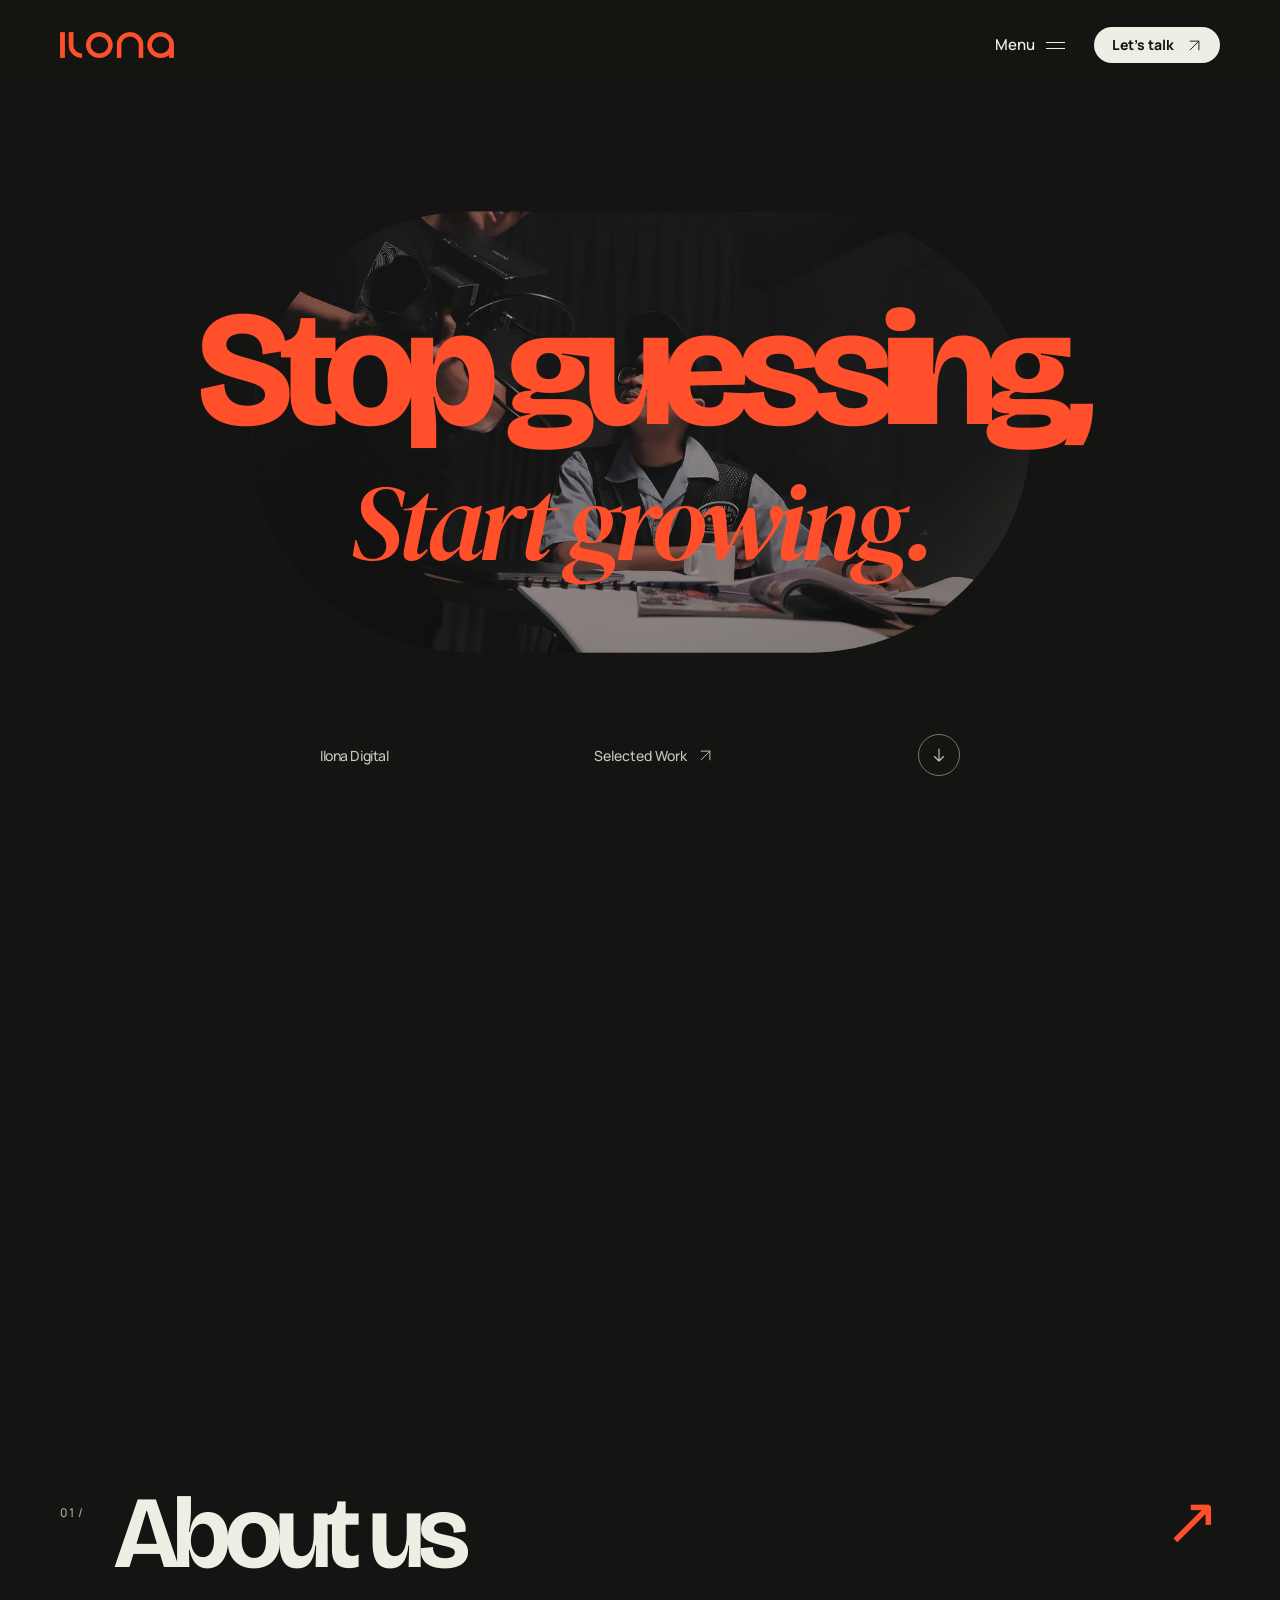
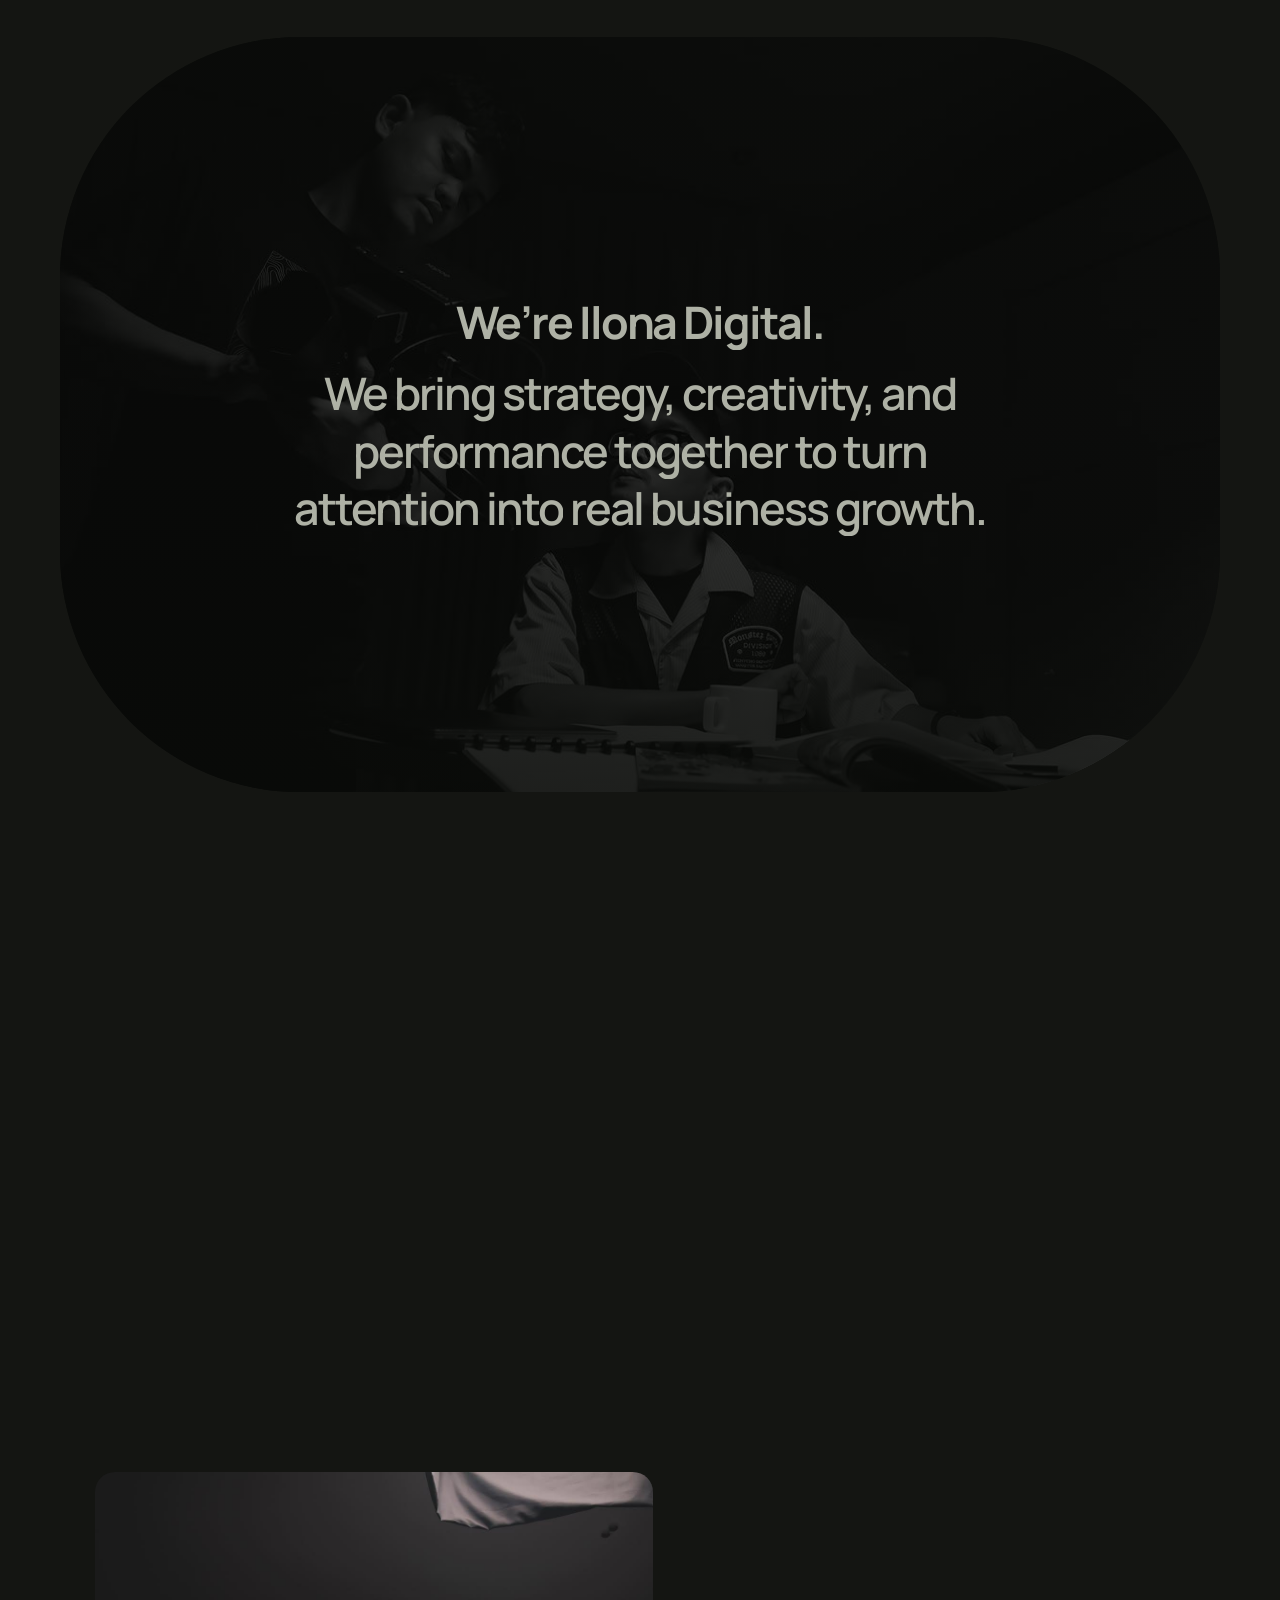
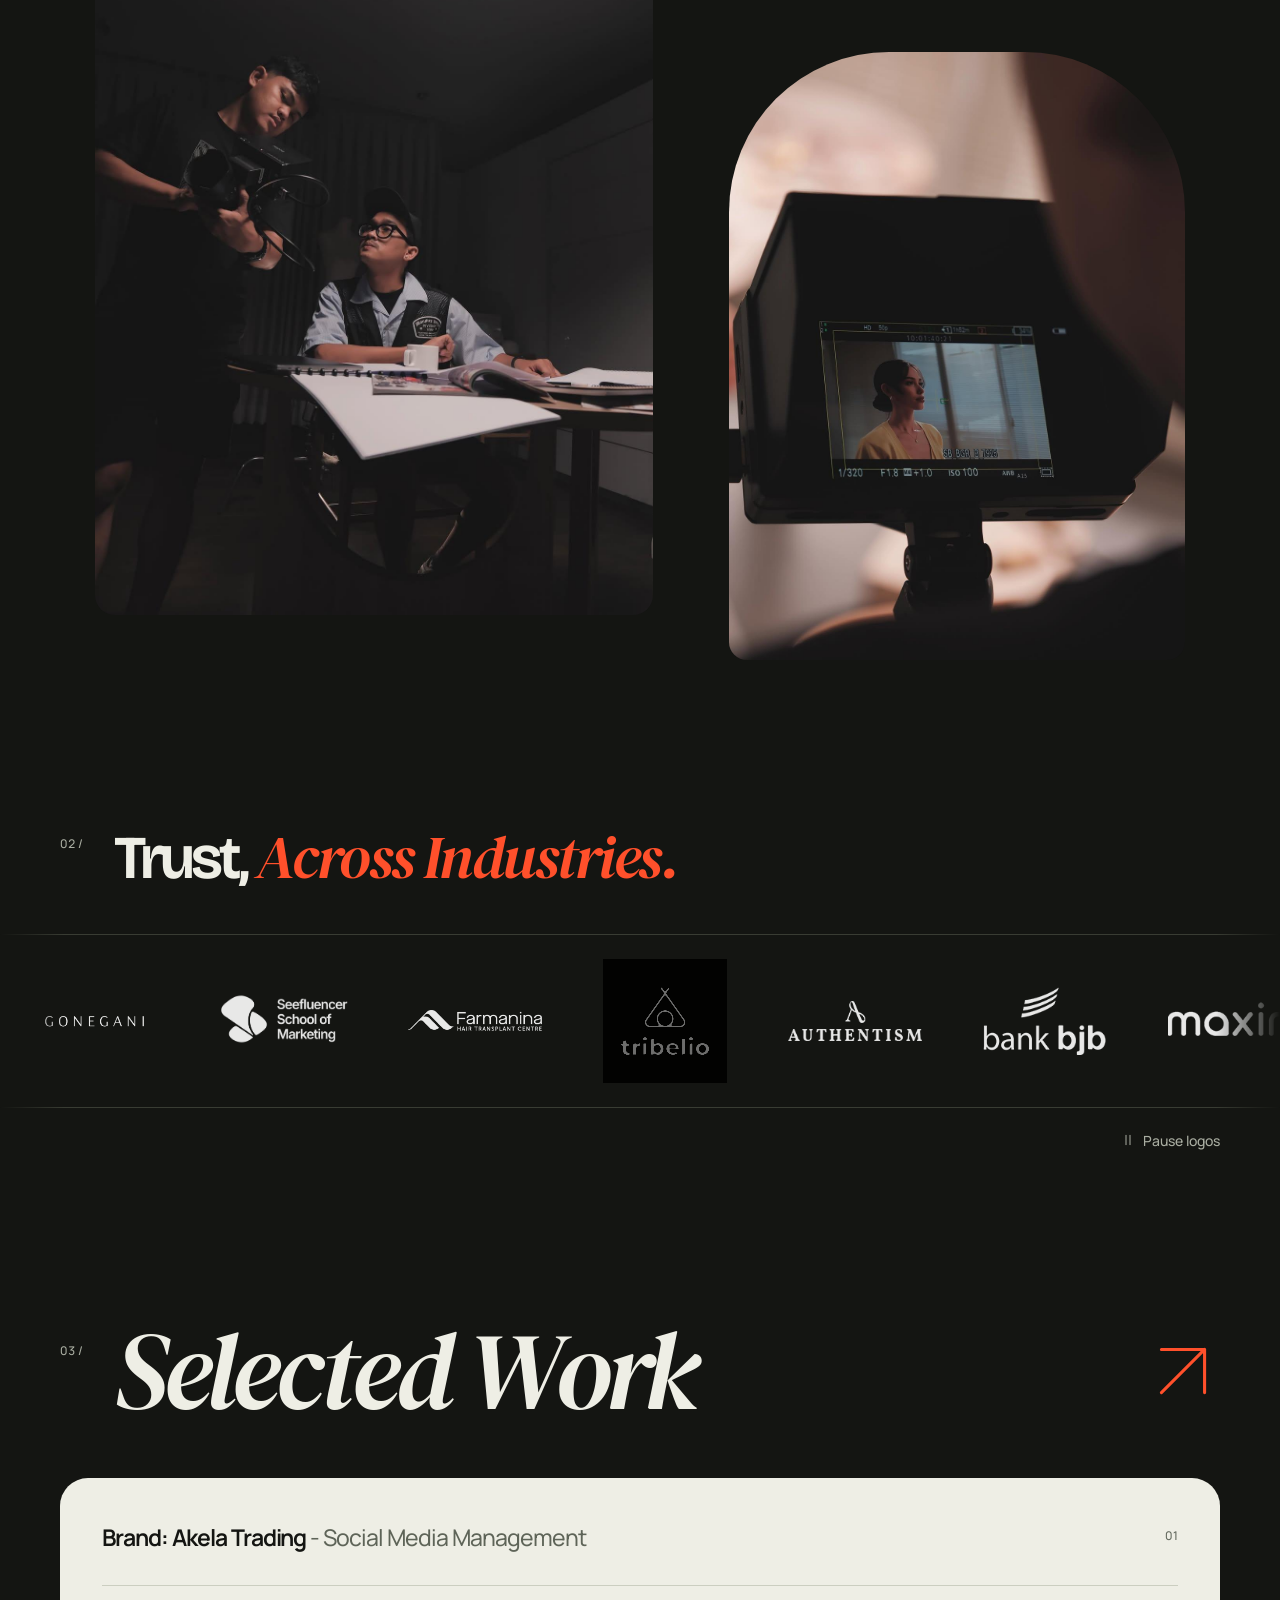
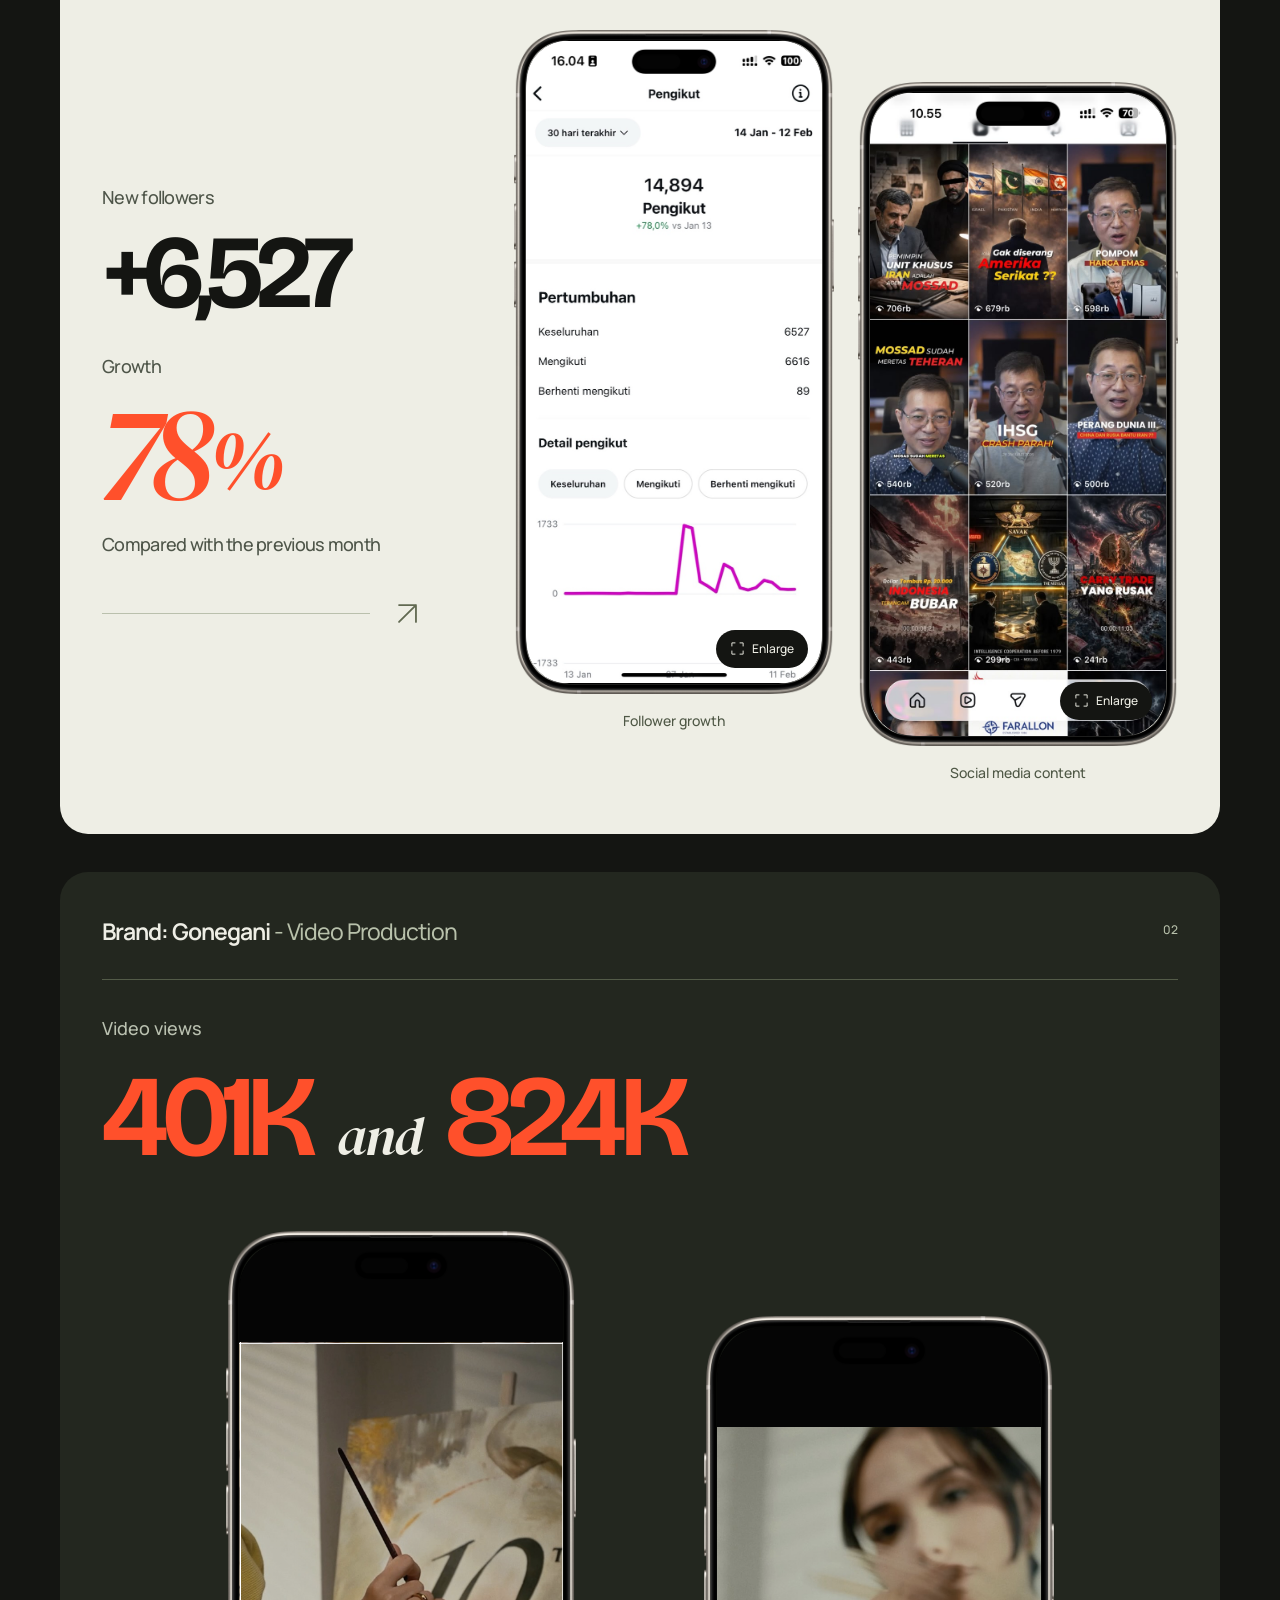
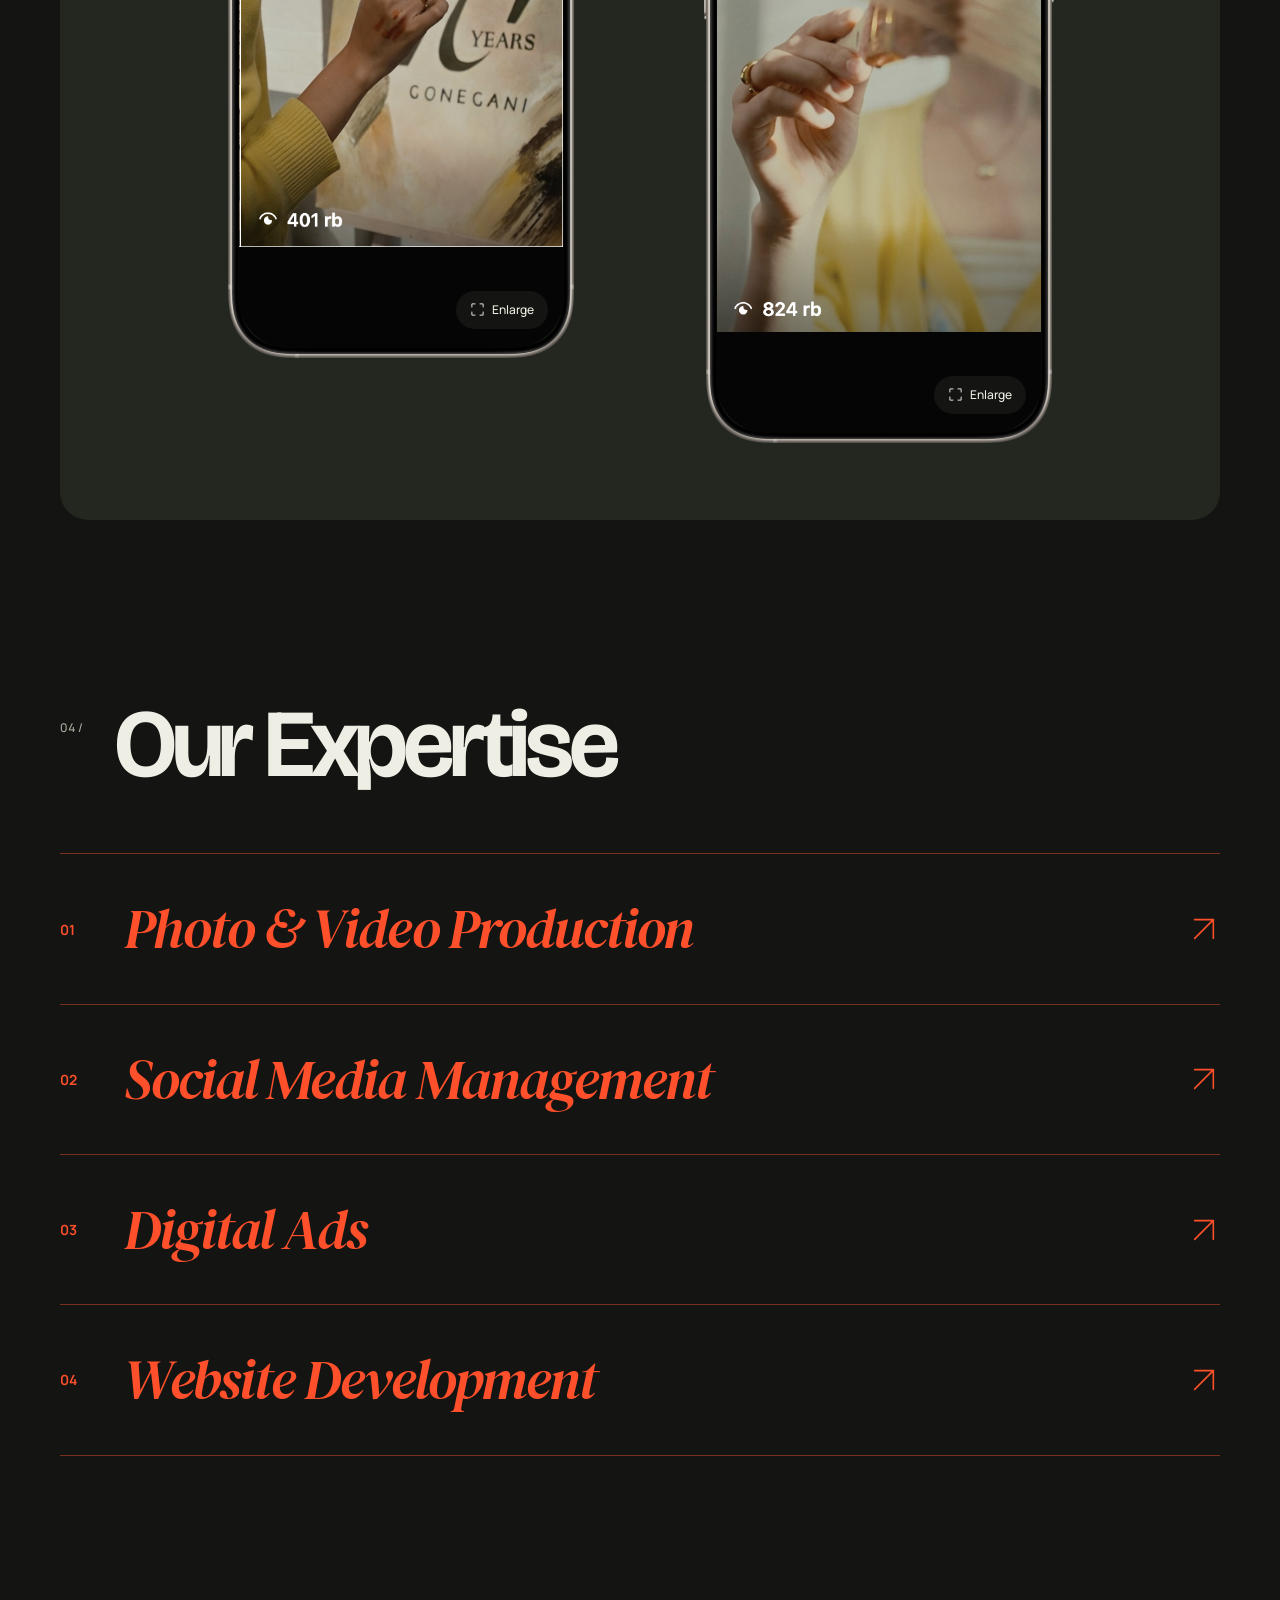
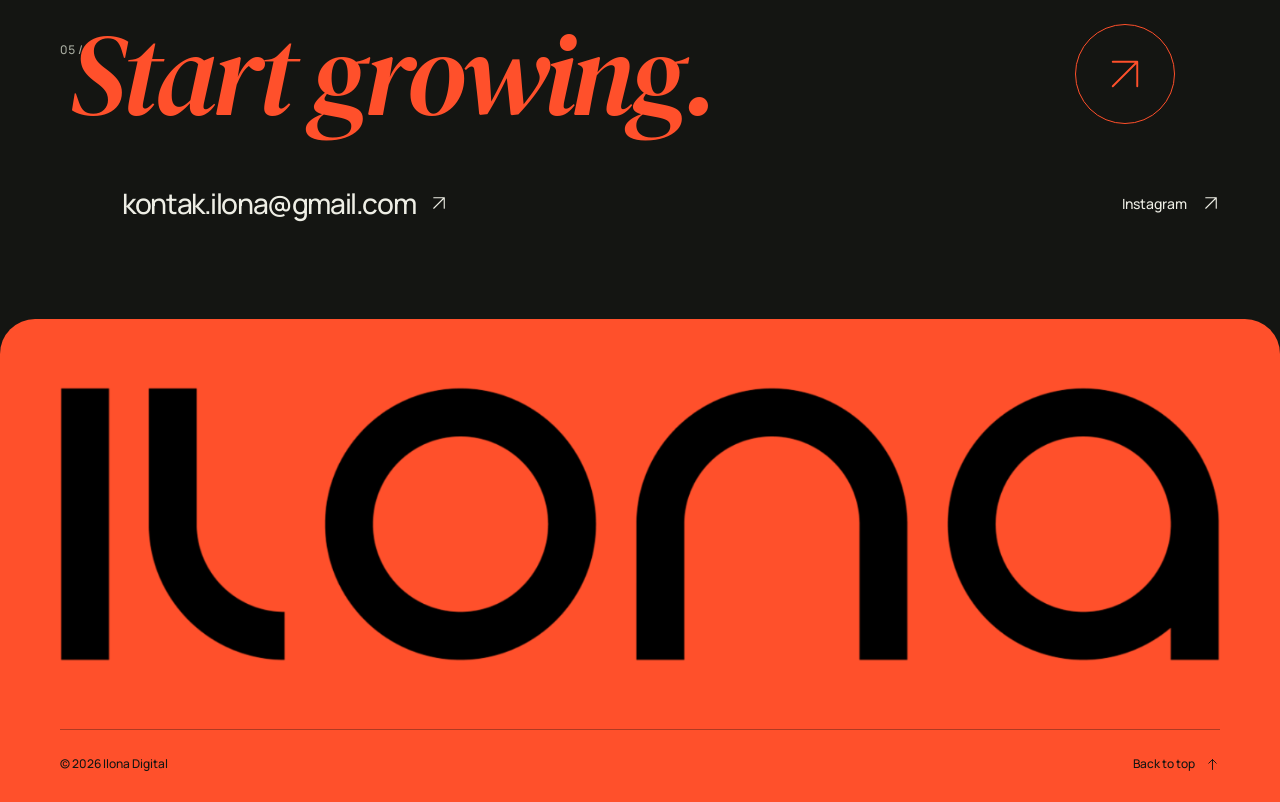
==== commit 5e5d3b13: "Add files via upload update v3" ====
--- a/index.html
+++ b/index.html
@@ -1,5 +1,5 @@
 <!doctype html>
-<html lang="id">
+<html lang="en">
 <head>
   <meta charset="UTF-8">
   <meta name="viewport" content="width=device-width, initial-scale=1">
@@ -13,20 +13,20 @@
   <link rel="preload" href="./assets/bricolage-variable.woff2" as="font" type="font/woff2" crossorigin>
   <link rel="preload" href="./assets/manrope-variable.woff2" as="font" type="font/woff2" crossorigin>
   <link rel="preload" href="./assets/dm-serif-italic.woff2" as="font" type="font/woff2" crossorigin>
-  <link rel="stylesheet" href="./studio.css?v=5">
-  <script src="./studio.js?v=5" defer></script>
+  <link rel="stylesheet" href="./studio.css?v=6">
+  <script src="./studio.js?v=6" defer></script>
 </head>
 <body class="studio-direction">
-  <a class="skip-link" href="#main">Langsung ke konten</a>
+  <a class="skip-link" href="#main">Skip to content</a>
   <header class="site-header">
     <div class="header-inner wrap">
-      <a class="brand" href="#top" aria-label="Ilona Digital — beranda"><img src="./assets/ilona-logo.png" width="1542" height="364" alt="Ilona Digital"></a>
+      <a class="brand" href="#top" aria-label="Ilona Digital — home"><img src="./assets/ilona-logo.png" width="1542" height="364" alt="Ilona Digital"></a>
       <div class="header-controls">
-        <button class="menu-toggle" type="button" aria-expanded="false" aria-controls="mobile-nav" aria-label="Buka menu"><span class="menu-label">Menu</span><span class="menu-bars" aria-hidden="true"><i></i><i></i></span></button>
+        <button class="menu-toggle" type="button" aria-expanded="false" aria-controls="mobile-nav" aria-label="Open menu"><span class="menu-label">Menu</span><span class="menu-bars" aria-hidden="true"><i></i><i></i></span></button>
         <a class="header-contact" href="#contact">Let's talk <svg class="icon" aria-hidden="true"><use href="#arrow-ne"/></svg></a>
       </div>
     </div>
-    <nav class="mobile-nav" id="mobile-nav" aria-label="Navigasi seluler" hidden>
+    <nav class="mobile-nav" id="mobile-nav" aria-label="Main navigation" hidden>
       <div class="mobile-nav-inner wrap">
         <a href="#about"><span>01</span>About us<svg class="icon" aria-hidden="true"><use href="#arrow-ne"/></svg></a>
         <a href="#clients"><span>02</span>Trust<svg class="icon" aria-hidden="true"><use href="#arrow-ne"/></svg></a>
@@ -49,19 +49,26 @@
         <div class="hero-content">
           <h1 id="hero-title"><span class="hero-line">Stop guessing,</span> <span class="hero-line hero-italic">Start growing.</span></h1>
         </div>
-        <div class="hero-foot"><span class="hero-name">Ilona Digital</span><a href="#work" class="hero-work-link">Selected Work <svg class="icon" aria-hidden="true"><use href="#arrow-ne"/></svg></a><a href="#about" class="hero-scroll-link" aria-label="Scroll ke About us"><svg class="icon" aria-hidden="true"><use href="#arrow-down"/></svg></a></div>
+        <div class="hero-foot"><span class="hero-name">Ilona Digital</span><a href="#work" class="hero-work-link">Selected Work <svg class="icon" aria-hidden="true"><use href="#arrow-ne"/></svg></a><a href="#about" class="hero-scroll-link" aria-label="Scroll to About us"><svg class="icon" aria-hidden="true"><use href="#arrow-down"/></svg></a></div>
       </div>
     </section>
 
     <section class="about-section wrap" id="about" aria-labelledby="about-title">
       <div class="section-heading reveal"><span class="section-index" aria-hidden="true">01 /</span><h2 id="about-title">About us</h2><span class="heading-mark" aria-hidden="true">↗</span></div>
+      <div class="intro-story">
+        <div class="intro-panel">
+          <img class="intro-background" src="./assets/brief/about-production.jpg" width="1170" height="1560" alt="" loading="lazy" decoding="async">
+          <div class="intro-shade" aria-hidden="true"></div>
+          <p class="intro-statement"><span class="intro-name" data-intro-text>We’re Ilona Digital.</span> <span class="intro-description" data-intro-text>We bring strategy, creativity, and performance together to turn attention into real business growth.</span></p>
+        </div>
+      </div>
       <div class="about-images">
         <figure class="about-photo first-photo reveal" data-parallax="first">
-          <img src="./assets/brief/about-production.jpg" width="1170" height="1560" alt="Tim produksi dengan kamera di lokasi pengambilan gambar." loading="lazy" decoding="async">
+          <img src="./assets/brief/about-production.jpg" width="1170" height="1560" alt="Production team filming on location." loading="lazy" decoding="async">
           <span class="photo-corner" aria-hidden="true"></span>
         </figure>
         <figure class="about-photo second-photo reveal" data-parallax="second">
-          <img src="./assets/brief/about-monitor.jpg" width="1170" height="1560" alt="Monitor kamera menampilkan adegan saat proses produksi video." loading="lazy" decoding="async">
+          <img src="./assets/brief/about-monitor.jpg" width="1170" height="1560" alt="Camera monitor during a video shoot." loading="lazy" decoding="async">
           <span class="photo-corner" aria-hidden="true"></span>
         </figure>
       </div>
@@ -73,7 +80,7 @@
       </div>
       <div class="client-marquee" id="client-marquee">
         <div class="client-track">
-          <ul class="client-logo-set" aria-label="Klien Ilona Digital">
+          <ul class="client-logo-set" aria-label="Ilona Digital clients">
             <li class="logo-gonegani"><img src="./assets/clients/gonegani.png" width="2048" height="474" alt="Gonegani" loading="lazy" decoding="async"></li>
             <li class="logo-seefluencer"><img src="./assets/clients/seefluencer.png" width="669" height="275" alt="Seefluencer School of Marketing" loading="lazy" decoding="async"></li>
             <li class="logo-farmanina"><img src="./assets/clients/farmanina.webp" width="963" height="157" alt="Farmanina Hair Transplant Centre" loading="lazy" decoding="async"></li>
@@ -85,7 +92,7 @@
           </ul>
         </div>
       </div>
-      <div class="wrap marquee-controls"><button class="marquee-toggle" type="button" aria-controls="client-marquee" aria-pressed="false" hidden><svg class="icon" aria-hidden="true"><use href="#pause"/></svg><span>Jeda logo</span></button></div>
+      <div class="wrap marquee-controls"><button class="marquee-toggle" type="button" aria-controls="client-marquee" aria-pressed="false" hidden><svg class="icon" aria-hidden="true"><use href="#pause"/></svg><span>Pause logos</span></button></div>
     </section>
 
     <section class="work-section" id="work" aria-labelledby="work-title">
@@ -95,32 +102,46 @@
           <div class="case-top reveal"><h3 id="case-title">Brand: Akela Trading <span class="case-discipline">- Social Media Management</span></h3><span class="case-number" aria-hidden="true">01</span></div>
           <div class="case-body">
             <div class="case-results reveal">
-              <p class="result-statement"><span class="result-label">Follower bertambah</span> <strong class="result-number">+6527</strong> <span class="result-label second-label">atau growth</span> <strong class="result-growth">78<span>%</span></strong> <span class="result-label final-label">dari bulan sebelumnya</span></p>
+              <p class="result-statement"><span class="result-label">New followers</span> <strong class="result-number">+6,527</strong> <span class="result-label second-label">Growth</span> <strong class="result-growth">78<span>%</span></strong> <span class="result-label final-label">Compared with the previous month</span></p>
               <div class="result-rule" aria-hidden="true"><span></span><svg class="icon"><use href="#arrow-ne"/></svg></div>
             </div>
-            <figure class="case-visual reveal">
-              <a class="result-image-link" href="./assets/brief/akela-results.png" target="_blank" rel="noopener" aria-label="Perbesar screenshot hasil Akela Trading">
-                <img src="./assets/brief/akela-results.png" width="710" height="1537" alt="Hasil Akela Trading: 14.894 pengikut, pertumbuhan 78,0%, dengan pertumbuhan keseluruhan 6.527 pengikut." loading="lazy" decoding="async">
-                <span class="enlarge-button"><svg class="icon" aria-hidden="true"><use href="#expand"/></svg><span>Perbesar</span></span>
-              </a>
-            </figure>
+            <div class="akela-gallery" role="group" aria-label="Akela Trading screenshots" tabindex="0">
+              <figure class="phone-visual reveal">
+                <a class="result-image-link device-mockup" href="./assets/brief/akela-results.png" target="_blank" rel="noopener" aria-label="Enlarge Akela Trading results">
+                  <span class="device-screen"><img src="./assets/brief/akela-results.png" width="710" height="1537" alt="Akela Trading results: 14,894 followers, 78.0% growth and 6,527 new followers." loading="lazy" decoding="async"></span>
+                  <img class="device-frame" src="./assets/device/iphone-16-pro-max-natural.png" width="1424" height="2956" alt="" aria-hidden="true" loading="lazy" decoding="async">
+                  <span class="enlarge-button"><svg class="icon" aria-hidden="true"><use href="#expand"/></svg><span>Enlarge</span></span>
+                </a>
+                <figcaption>Follower growth</figcaption>
+              </figure>
+              <figure class="phone-visual reveal">
+                <a class="result-image-link device-mockup" href="./assets/brief/akela-content.jpg" target="_blank" rel="noopener" aria-label="Enlarge Akela Trading content">
+                  <span class="device-screen"><img src="./assets/brief/akela-content.jpg" width="738" height="1600" alt="Original Akela Trading Instagram content grid and video views." loading="lazy" decoding="async"></span>
+                  <img class="device-frame" src="./assets/device/iphone-16-pro-max-natural.png" width="1424" height="2956" alt="" aria-hidden="true" loading="lazy" decoding="async">
+                  <span class="enlarge-button"><svg class="icon" aria-hidden="true"><use href="#expand"/></svg><span>Enlarge</span></span>
+                </a>
+                <figcaption>Social media content</figcaption>
+              </figure>
+            </div>
           </div>
         </article>
         <article class="case-study gonegani-case" aria-labelledby="gonegani-title">
           <div class="case-top reveal"><h3 id="gonegani-title">Brand: Gonegani <span class="case-discipline">- Video Production</span></h3><span class="case-number" aria-hidden="true">02</span></div>
-          <p class="gonegani-statement reveal">Mendapatkan views <strong>401K <span>dan</span> 824K</strong></p>
-          <div class="gonegani-gallery">
+          <p class="gonegani-statement reveal">Video views <strong>401K <span>and</span> 824K</strong></p>
+          <div class="gonegani-gallery" role="group" aria-label="Gonegani video results" tabindex="0">
             <figure class="gonegani-visual reveal">
-              <a class="result-image-link" href="./assets/brief/gonegani-401k.png" target="_blank" rel="noopener" aria-label="Perbesar hasil video Gonegani dengan 401K views">
-                <img src="./assets/brief/gonegani-401k.png" width="508" height="790" alt="Video produksi Gonegani: lukisan perayaan 10 tahun, dengan 401 ribu views." loading="lazy" decoding="async">
-                <span class="enlarge-button"><svg class="icon" aria-hidden="true"><use href="#expand"/></svg><span>Perbesar</span></span>
-              </a>
+              <a class="result-image-link device-mockup contain-screen" href="./assets/brief/gonegani-401k.png" target="_blank" rel="noopener" aria-label="Enlarge Gonegani video result with 401K views">
+                  <span class="device-screen"><img src="./assets/brief/gonegani-401k.png" width="508" height="790" alt="Gonegani production: a painting celebrating 10 years, with 401K video views." loading="lazy" decoding="async"></span>
+                  <img class="device-frame" src="./assets/device/iphone-16-pro-max-natural.png" width="1424" height="2956" alt="" aria-hidden="true" loading="lazy" decoding="async">
+                  <span class="enlarge-button"><svg class="icon" aria-hidden="true"><use href="#expand"/></svg><span>Enlarge</span></span>
+                </a>
             </figure>
             <figure class="gonegani-visual reveal">
-              <a class="result-image-link" href="./assets/brief/gonegani-824k.png" target="_blank" rel="noopener" aria-label="Perbesar hasil video Gonegani dengan 824K views">
-                <img src="./assets/brief/gonegani-824k.png" width="500" height="778" alt="Video produksi Gonegani: model dengan kain, dengan 824 ribu views." loading="lazy" decoding="async">
-                <span class="enlarge-button"><svg class="icon" aria-hidden="true"><use href="#expand"/></svg><span>Perbesar</span></span>
-              </a>
+              <a class="result-image-link device-mockup contain-screen" href="./assets/brief/gonegani-824k.png" target="_blank" rel="noopener" aria-label="Enlarge Gonegani video result with 824K views">
+                  <span class="device-screen"><img src="./assets/brief/gonegani-824k.png" width="500" height="778" alt="Gonegani production: a model with fabric, with 824K video views." loading="lazy" decoding="async"></span>
+                  <img class="device-frame" src="./assets/device/iphone-16-pro-max-natural.png" width="1424" height="2956" alt="" aria-hidden="true" loading="lazy" decoding="async">
+                  <span class="enlarge-button"><svg class="icon" aria-hidden="true"><use href="#expand"/></svg><span>Enlarge</span></span>
+                </a>
             </figure>
           </div>
         </article>
@@ -170,20 +191,20 @@
   </main>
   <footer class="site-footer">
     <div class="wrap">
-      <a class="footer-wordmark" href="#top" aria-label="Ilona Digital — kembali ke atas"><img src="./assets/ilona-logo.png" width="1542" height="364" alt="Ilona Digital" loading="lazy"></a>
+      <a class="footer-wordmark" href="#top" aria-label="Ilona Digital — back to top"><img src="./assets/ilona-logo.png" width="1542" height="364" alt="Ilona Digital" loading="lazy"></a>
       <div class="footer-bottom"><span>© <span id="copyright-year">2026</span> Ilona Digital</span><a href="#top">Back to top <svg class="icon" aria-hidden="true"><use href="#arrow-up"/></svg></a></div>
     </div>
   </footer>
 
   <dialog id="brief-dialog" class="brief-dialog" aria-labelledby="brief-title">
-    <div class="dialog-heading"><div><h2 id="brief-title">Let's talk</h2><p id="service-context" hidden></p></div><button class="dialog-close" type="button" aria-label="Tutup formulir" autofocus><svg class="icon" aria-hidden="true"><use href="#close"/></svg></button></div>
-    <div class="form-fallback"><a href="https://docs.google.com/forms/d/e/1FAIpQLSduMMmoJnQye6_7PCJLUN62f74MiSvdaxJvKP2VKKF1_CbilQ/viewform" target="_blank" rel="noopener noreferrer">Buka formulir di tab baru <svg class="icon" aria-hidden="true"><use href="#arrow-ne"/></svg></a></div>
-    <iframe id="brief-frame" title="Formulir konsultasi Ilona Digital" data-src="https://docs.google.com/forms/d/e/1FAIpQLSduMMmoJnQye6_7PCJLUN62f74MiSvdaxJvKP2VKKF1_CbilQ/viewform?embedded=true" width="720" height="900"></iframe>
+    <div class="dialog-heading"><div><h2 id="brief-title">Let's talk</h2><p id="service-context" hidden></p></div><button class="dialog-close" type="button" aria-label="Close form" autofocus><svg class="icon" aria-hidden="true"><use href="#close"/></svg></button></div>
+    <div class="form-fallback"><a href="https://docs.google.com/forms/d/e/1FAIpQLSduMMmoJnQye6_7PCJLUN62f74MiSvdaxJvKP2VKKF1_CbilQ/viewform" target="_blank" rel="noopener noreferrer">Open the form in a new tab <svg class="icon" aria-hidden="true"><use href="#arrow-ne"/></svg></a></div>
+    <iframe id="brief-frame" title="Ilona Digital consultation form" data-src="https://docs.google.com/forms/d/e/1FAIpQLSduMMmoJnQye6_7PCJLUN62f74MiSvdaxJvKP2VKKF1_CbilQ/viewform?embedded=true" width="720" height="900"></iframe>
     <p class="dialog-email"><a href="mailto:kontak.ilona@gmail.com">kontak.ilona@gmail.com</a></p>
   </dialog>
-  <dialog id="result-dialog" class="result-dialog" aria-label="Screenshot hasil Akela Trading">
-    <button class="image-close" type="button" aria-label="Tutup screenshot" autofocus><svg class="icon" aria-hidden="true"><use href="#close"/></svg></button>
-    <img src="./assets/brief/akela-results.png" width="710" height="1537" alt="Screenshot asli hasil Akela Trading: pertumbuhan keseluruhan 6.527 pengikut dan growth 78,0%." loading="lazy">
+  <dialog id="result-dialog" class="result-dialog" aria-label="Akela Trading results">
+    <button class="image-close" type="button" aria-label="Close image" autofocus><svg class="icon" aria-hidden="true"><use href="#close"/></svg></button>
+    <img src="./assets/brief/akela-results.png" width="710" height="1537" alt="Original Akela Trading results: 6,527 new followers and 78.0% growth." loading="lazy">
   </dialog>
   <div class="expertise-preview" aria-hidden="true"><div class="expertise-preview-inner"><img class="preview-image" alt=""><p class="preview-title"></p><ul class="preview-tags"></ul></div></div>
   <svg class="icon-sprite" xmlns="http://www.w3.org/2000/svg" aria-hidden="true"><symbol id="arrow-ne" viewBox="0 0 24 24"><path d="M5 19 19 5M5 5h14v14"/></symbol><symbol id="arrow-down" viewBox="0 0 24 24"><path d="M12 4v16m-6-6 6 6 6-6"/></symbol><symbol id="arrow-up" viewBox="0 0 24 24"><path d="M12 20V4m-6 6 6-6 6 6"/></symbol><symbol id="close" viewBox="0 0 24 24"><path d="m6 6 12 12M6 18 18 6"/></symbol><symbol id="expand" viewBox="0 0 24 24"><path d="M8 3H3v5m13-5h5v5M3 16v5h5m13-5v5h-5"/></symbol><symbol id="pause" viewBox="0 0 24 24"><path d="M9 5v14M15 5v14"/></symbol><symbol id="play" viewBox="0 0 24 24"><path d="m8 5 11 7-11 7Z"/></symbol></svg>
--- a/studio.css
+++ b/studio.css
@@ -33,6 +33,14 @@
 /* Production photographs are the visual story, exactly as supplied. */
 .about-section{padding-top:90px;padding-bottom:80px}.section-heading{display:flex;align-items:flex-start;gap:30px;margin-bottom:55px}.section-heading .section-index{margin-top:19px;color:var(--muted)}.section-heading h2{font:650 clamp(58px,8vw,125px)/.95 var(--display);letter-spacing:-.065em}.heading-mark{margin-left:auto;font-size:67px;line-height:1;color:var(--orange);font-weight:350}
 .about-images{display:grid;grid-template-columns:1.1fr .9fr;gap:7%;align-items:start;padding:0 3% 60px}.about-photo{position:relative;border-radius:20px;overflow:hidden;background:#242722;transform:translateY(var(--photo-drift,0px));will-change:transform}.about-photo img{aspect-ratio:3/4;object-fit:cover}.first-photo{max-width:710px}.second-photo{margin-top:180px;border-radius:160px 160px 18px 18px}.photo-corner{display:none}
+/* The approved introduction fills with Ilona orange as the reader scrolls. */
+.intro-story{margin:0 0 85px;--intro-progress:0}.intro-panel{position:relative;isolation:isolate;overflow:hidden;border-radius:240px;min-height:590px;display:flex;align-items:center;justify-content:center;padding:85px 9%;background:#0d100c}.intro-background{position:absolute;inset:0;width:100%;height:100%;object-fit:cover;object-position:50% 43%;filter:grayscale(1) brightness(.38);transform:scale(calc(1.02 + var(--intro-progress) * .035));z-index:-2}.intro-shade{position:absolute;inset:0;background:linear-gradient(0deg,#090b08aa,#090b0855 45%,#090b0880);z-index:-1}.intro-statement{width:100%;max-width:970px;text-align:center;font:600 clamp(30px,3.5vw,57px)/1.28 var(--body);letter-spacing:-.045em;color:var(--orange);text-wrap:balance}.intro-name{display:block;margin-bottom:14px;font-weight:700}.intro-description{display:block}.intro-word{display:inline-block}
+@supports (background-clip:text){.has-text-reveal .intro-word{color:transparent;background:linear-gradient(90deg,var(--orange) var(--word-fill,100%),#aeb1a5 var(--word-fill,100%));background-clip:text;-webkit-background-clip:text}}
+@media(min-width:801px) and (min-height:681px) and (prefers-reduced-motion:no-preference){.intro-story{height:150svh}.intro-panel{position:sticky;top:100px;height:calc(100svh - 145px);max-height:900px;min-height:520px}}
+@media(max-width:1100px){.intro-panel{padding-inline:8%;border-radius:190px}.intro-statement{font-size:clamp(31px,4vw,45px)}}
+@media(max-width:800px){.intro-story{margin-bottom:60px}.intro-panel{border-radius:150px;min-height:540px;padding:74px 9%}.intro-statement{font-size:clamp(28px,4.6vw,38px);line-height:1.32}}
+@media(max-width:520px){.intro-story{margin-bottom:43px}.intro-panel{border-radius:120px;min-height:505px;padding:70px 25px}.intro-statement{font-size:clamp(24px,6.1vw,31px);line-height:1.36;letter-spacing:-.035em}.intro-name{margin-bottom:18px}.intro-background{object-position:48% 45%}}
+@media(prefers-reduced-motion:reduce){.intro-story{height:auto}.intro-panel{position:relative;top:auto}.intro-background{transform:none}.has-text-reveal .intro-word{color:var(--orange);background:none}}
 /* A continuous rightward loop; the static fallback keeps every client visible. */
 .clients-section{padding-top:25px;padding-bottom:110px}.clients-section .section-heading{margin-bottom:45px}.clients-section .section-heading h2{font-size:clamp(42px,4.75vw,76px);line-height:1.03}.clients-section h2 span{font-family:var(--serif);font-style:italic;font-weight:400;letter-spacing:-.04em;color:var(--orange)}.clients-section .section-index{margin-top:9px}
 .client-marquee{border-block:1px solid var(--line)}.client-logo-set{display:grid;grid-template-columns:repeat(4,minmax(0,1fr));padding:20px var(--gutter)}.client-logo-set li{height:136px;padding:22px 28px;display:flex;align-items:center;justify-content:center;flex-shrink:0}.client-logo-set img{width:auto;max-width:100%;max-height:78px;object-fit:contain;filter:grayscale(1) brightness(0) invert(1);opacity:.9}.client-logo-set .logo-tribelio img{width:124px;max-height:124px;filter:grayscale(1) invert(1) contrast(7);mix-blend-mode:screen}.client-logo-set .logo-gonegani img{width:185px;max-width:100%}.client-logo-set .logo-authentism img{width:155px}.client-logo-set .logo-farmanina img{width:193px}.client-logo-set .logo-maxim img,.client-logo-set .logo-amazy img,.client-logo-set .logo-bank-bjb img{width:152px}
@@ -65,5 +73,15 @@
 .studio-direction .work-heading h2{font-size:clamp(54px,8.5vw,144px)}.studio-direction .expertise-heading h2{font-size:clamp(42px,7.5vw,114px)}
 .gonegani-case{margin-top:38px;background:#23271f;color:var(--paper)}.gonegani-case .case-top{border-color:#535b48}.gonegani-case .case-discipline,.gonegani-case .case-number{color:#b8c1ab}.gonegani-statement{color:#bac1b0;font-size:18px;line-height:1.5;margin-bottom:42px}.gonegani-statement strong{display:block;color:var(--orange);font:600 clamp(60px,9vw,132px)/1.16 var(--display);letter-spacing:-.055em;margin-top:9px}.gonegani-statement strong span{font:italic 400 .48em/1 var(--serif);color:var(--paper);letter-spacing:-.04em;padding-inline:.12em}.gonegani-gallery{display:grid;grid-template-columns:1fr 1fr;gap:6%;align-items:start;padding:0 5% 40px}.gonegani-visual{overflow:hidden;border-radius:20px}.gonegani-visual:nth-child(2){margin-top:85px}.gonegani-visual .result-image-link{display:block;max-width:none;box-shadow:none}.gonegani-visual .result-image-link>img{border-radius:0}.gonegani-visual .result-image-link:hover{transform:scale(1.025)}
 @media(max-width:900px){.expertise-item summary{gap:18px;grid-template-columns:27px minmax(0,1fr) 28px;padding-block:32px}.expertise-item h3{font-size:clamp(33px,5.5vw,48px)}.expertise-item[open] summary,.expertise-item summary:focus-visible{padding-inline:18px}.expertise-arrow .icon{width:25px;height:25px}.expertise-detail{grid-template-columns:minmax(0,200px) minmax(0,1fr);gap:25px;padding:25px 18px 30px}.service-image{height:220px}.service-tags li{font-size:14px;padding:9px 12px}.client-logo-set{grid-template-columns:repeat(4,minmax(0,1fr));padding-inline:16px}.client-logo-set li{padding-inline:18px;height:120px}.client-marquee.is-enhanced .client-logo-set li{width:max(180px,12.5vw)}.gonegani-gallery{padding-inline:1%;gap:6%}.gonegani-visual:nth-child(2){margin-top:60px}}
-@media(max-width:520px){.studio-direction .work-heading{position:relative}.studio-direction .work-heading>div{display:block}.studio-direction .work-heading .section-index{display:block;margin:0 0 17px}.studio-direction .work-heading h2{font-size:clamp(47px,12vw,62px);letter-spacing:-.055em}.studio-direction .work-arrow{position:absolute;right:0;top:0;width:24px;height:24px}.studio-direction .expertise-heading{display:block}.studio-direction .expertise-heading .section-index{display:block;margin:0 0 17px}.studio-direction .expertise-heading h2{font-size:clamp(41px,11vw,56px)}.expertise-item summary{grid-template-columns:23px minmax(0,1fr) 20px;gap:12px;padding-block:28px}.expertise-item h3{font-size:clamp(28px,7.6vw,37px);line-height:1.15;letter-spacing:-.025em}.expertise-item[open] summary,.expertise-item summary:focus-visible{padding-inline:12px}.service-index{font-size:12px}.expertise-arrow .icon{width:20px;height:20px}.expertise-detail{grid-template-columns:1fr;gap:21px;padding:22px 12px 28px}.service-image{height:220px;object-position:center 42%}.service-image-logo{height:180px}.service-copy{min-width:0}.service-tags li{padding:9px 11px}.service-cta{margin-top:18px}.client-logo-set{grid-template-columns:repeat(2,minmax(0,1fr));padding:12px 16px}.client-logo-set li{height:108px;padding-inline:18px}.client-logo-set .logo-tribelio img{max-height:102px;width:102px}.client-marquee.is-enhanced .client-logo-set li{width:175px}.client-marquee.is-enhanced .client-logo-set{padding-block:10px}.marquee-toggle{font-size:14px}.gonegani-case{margin-top:24px}.gonegani-statement{font-size:16px;margin-bottom:25px}.gonegani-statement strong{font-size:clamp(40px,11vw,58px);white-space:nowrap;letter-spacing:-.045em}.gonegani-gallery{gap:13px;padding:0 0 15px}.gonegani-visual{border-radius:11px}.gonegani-visual:nth-child(2){margin-top:43px}.gonegani-gallery .enlarge-button{padding:8px;right:7px;bottom:7px}.gonegani-gallery .enlarge-button>span{display:none}}
+@media(max-width:520px){.studio-direction .work-heading{position:relative}.studio-direction .work-heading>div{display:block}.studio-direction .work-heading .section-index{display:block;margin:0 0 17px}.studio-direction .work-heading h2{font-size:clamp(47px,12vw,62px);letter-spacing:-.055em}.studio-direction .work-arrow{position:absolute;right:0;top:0;width:24px;height:24px}.studio-direction .expertise-heading{display:block}.studio-direction .expertise-heading .section-index{display:block;margin:0 0 17px}.studio-direction .expertise-heading h2{font-size:clamp(41px,11vw,56px)}.expertise-item summary{grid-template-columns:23px minmax(0,1fr) 20px;gap:12px;padding-block:28px}.expertise-item h3{font-size:clamp(28px,7.6vw,37px);line-height:1.15;letter-spacing:-.025em}.expertise-item[open] summary,.expertise-item summary:focus-visible{padding-inline:12px}.service-index{font-size:12px}.expertise-arrow .icon{width:20px;height:20px}.expertise-detail{grid-template-columns:1fr;gap:21px;padding:22px 12px 28px}.service-image{height:220px;object-position:center 42%}.service-image-logo{height:180px}.service-copy{min-width:0}.service-tags li{padding:9px 11px}.service-cta{margin-top:18px}.client-logo-set{grid-template-columns:repeat(2,minmax(0,1fr));padding:12px 16px}.client-logo-set li{height:108px;padding-inline:18px}.client-logo-set .logo-tribelio img{max-height:102px;width:102px}.client-marquee.is-enhanced .client-logo-set li{width:175px}.client-marquee.is-enhanced .client-logo-set{padding-block:10px}.marquee-toggle{font-size:14px}.gonegani-case{margin-top:24px}.gonegani-statement{font-size:16px;margin-bottom:25px}.gonegani-statement strong{font-size:clamp(34px,10.8vw,58px);white-space:nowrap;letter-spacing:-.045em}.gonegani-gallery{gap:13px;padding:0 0 15px}.gonegani-visual{border-radius:11px}.gonegani-visual:nth-child(2){margin-top:43px}.gonegani-gallery .enlarge-button{padding:8px;right:7px;bottom:7px}.gonegani-gallery .enlarge-button>span{display:none}}
 @media(prefers-reduced-motion:reduce){.client-marquee{mask-image:none}.client-marquee.is-enhanced .client-track{animation:none;transform:none;will-change:auto;width:auto;display:block}.client-marquee.is-enhanced .client-logo-set{display:grid;width:auto;padding-inline:var(--gutter)}.client-marquee.is-enhanced .client-logo-set li{width:auto}.client-logo-set[aria-hidden]{display:none!important}.marquee-toggle{display:none}.expertise-preview{display:none!important}.expertise-item summary::before{transition:none}}
+
+/* Original screenshots sit behind a licensed iPhone 16 Pro Max device frame. */
+.case-body{grid-template-columns:minmax(250px,.85fr) minmax(0,1.5fr);gap:36px}.case-body .case-results{padding-left:0}.case-body .result-number{font-size:clamp(68px,8.1vw,126px)}.case-body .result-growth{font-size:clamp(98px,10.5vw,164px)}
+.akela-gallery{display:grid;grid-template-columns:repeat(2,minmax(0,1fr));align-items:start;gap:24px;width:100%;padding:9px 0}.phone-visual{min-width:0}.phone-visual:nth-child(2){padding-top:52px}.phone-visual figcaption{font-size:14px;line-height:1.4;text-align:center;color:#4f5846;margin-top:17px}.device-mockup{display:block;position:relative;isolation:isolate;width:100%;max-width:350px;aspect-ratio:1424/2956;margin-inline:auto;border-radius:0;box-shadow:none;transition:transform .35s}.device-mockup .device-screen{position:absolute;left:3.6516854%;top:1.488498%;width:92.6966292%;height:97.0230041%;border-radius:14.5% / 6.67%;overflow:hidden;background:#050505}.device-screen img{width:100%;height:100%;object-fit:contain;object-position:center}.device-mockup>.device-frame{position:absolute;inset:0;width:100%;height:100%;border-radius:0;pointer-events:none;z-index:1}.device-mockup .enlarge-button{z-index:2;right:8%;bottom:4%;background:var(--ink);color:var(--paper);font-size:12px}.device-mockup:focus-visible{outline-color:var(--orange)}.device-mockup:hover{transform:translateY(-5px)}.device-mockup:hover .enlarge-button{background:var(--orange);color:var(--ink)}
+.gonegani-gallery{max-width:920px;margin-inline:auto;padding:4px 2% 35px;gap:9%}.gonegani-visual{overflow:visible;border-radius:0}.gonegani-visual .device-mockup{max-width:350px}.gonegani-visual .device-mockup:hover{transform:translateY(-5px)}
+.akela-gallery:focus-visible,.gonegani-gallery:focus-visible{outline:2px solid var(--orange);outline-offset:8px}
+@media(max-width:1100px){.case-body{grid-template-columns:minmax(225px,.85fr) minmax(0,1.5fr);gap:28px}.akela-gallery{gap:17px}.phone-visual:nth-child(2){padding-top:40px}.case-body .result-number{font-size:8.1vw}}
+@media(max-width:900px){.case-body{grid-template-columns:1fr;gap:36px}.case-body .result-statement{display:grid;grid-template-columns:1fr 1fr;column-gap:25px}.case-body .result-number{grid-column:1;grid-row:2;font-size:clamp(60px,11vw,104px);margin-top:8px;line-height:1.05}.case-body .second-label{grid-column:2;grid-row:1;margin:0;border-left:1px solid #bcc2b3;padding-left:20px}.case-body .result-growth{grid-column:2;grid-row:2;font-size:clamp(70px,12.8vw,128px);line-height:1.05;margin:4px 0 0;border-left:1px solid #bcc2b3;padding-left:20px}.case-body .final-label{grid-column:1/-1;grid-row:3;margin-top:15px}.case-body .result-rule{display:none}.akela-gallery{max-width:650px;margin-inline:auto;gap:28px}.phone-visual:nth-child(2){padding-top:52px}}
+@media(max-width:600px){.case-body .result-label{font-size:14px}.case-body .result-number{font-size:clamp(36px,11.7vw,72px);letter-spacing:-.065em}.case-body .result-growth{font-size:clamp(57px,14vw,83px);padding-left:14px}.case-body .second-label{padding-left:14px}.case-body .result-statement{column-gap:15px}.akela-gallery,.gonegani-gallery{display:flex;gap:18px;overflow-x:auto;overscroll-behavior-inline:contain;scroll-snap-type:x proximity;padding:5px 3px 22px;scrollbar-width:thin;scrollbar-color:var(--orange) transparent}.phone-visual,.gonegani-visual{flex:0 0 82%;max-width:270px;scroll-snap-align:start}.phone-visual:nth-child(2){padding-top:0}.gonegani-visual:nth-child(2){margin-top:0}.device-mockup{max-width:270px}.device-mockup .enlarge-button>span{display:block}.device-mockup .enlarge-button{padding:9px 12px;right:8%;bottom:4%}.phone-visual figcaption{margin-top:14px}}
+@media(prefers-reduced-motion:reduce){.device-mockup:hover,.gonegani-visual .device-mockup:hover{transform:none}.akela-gallery,.gonegani-gallery{scroll-snap-type:none}}
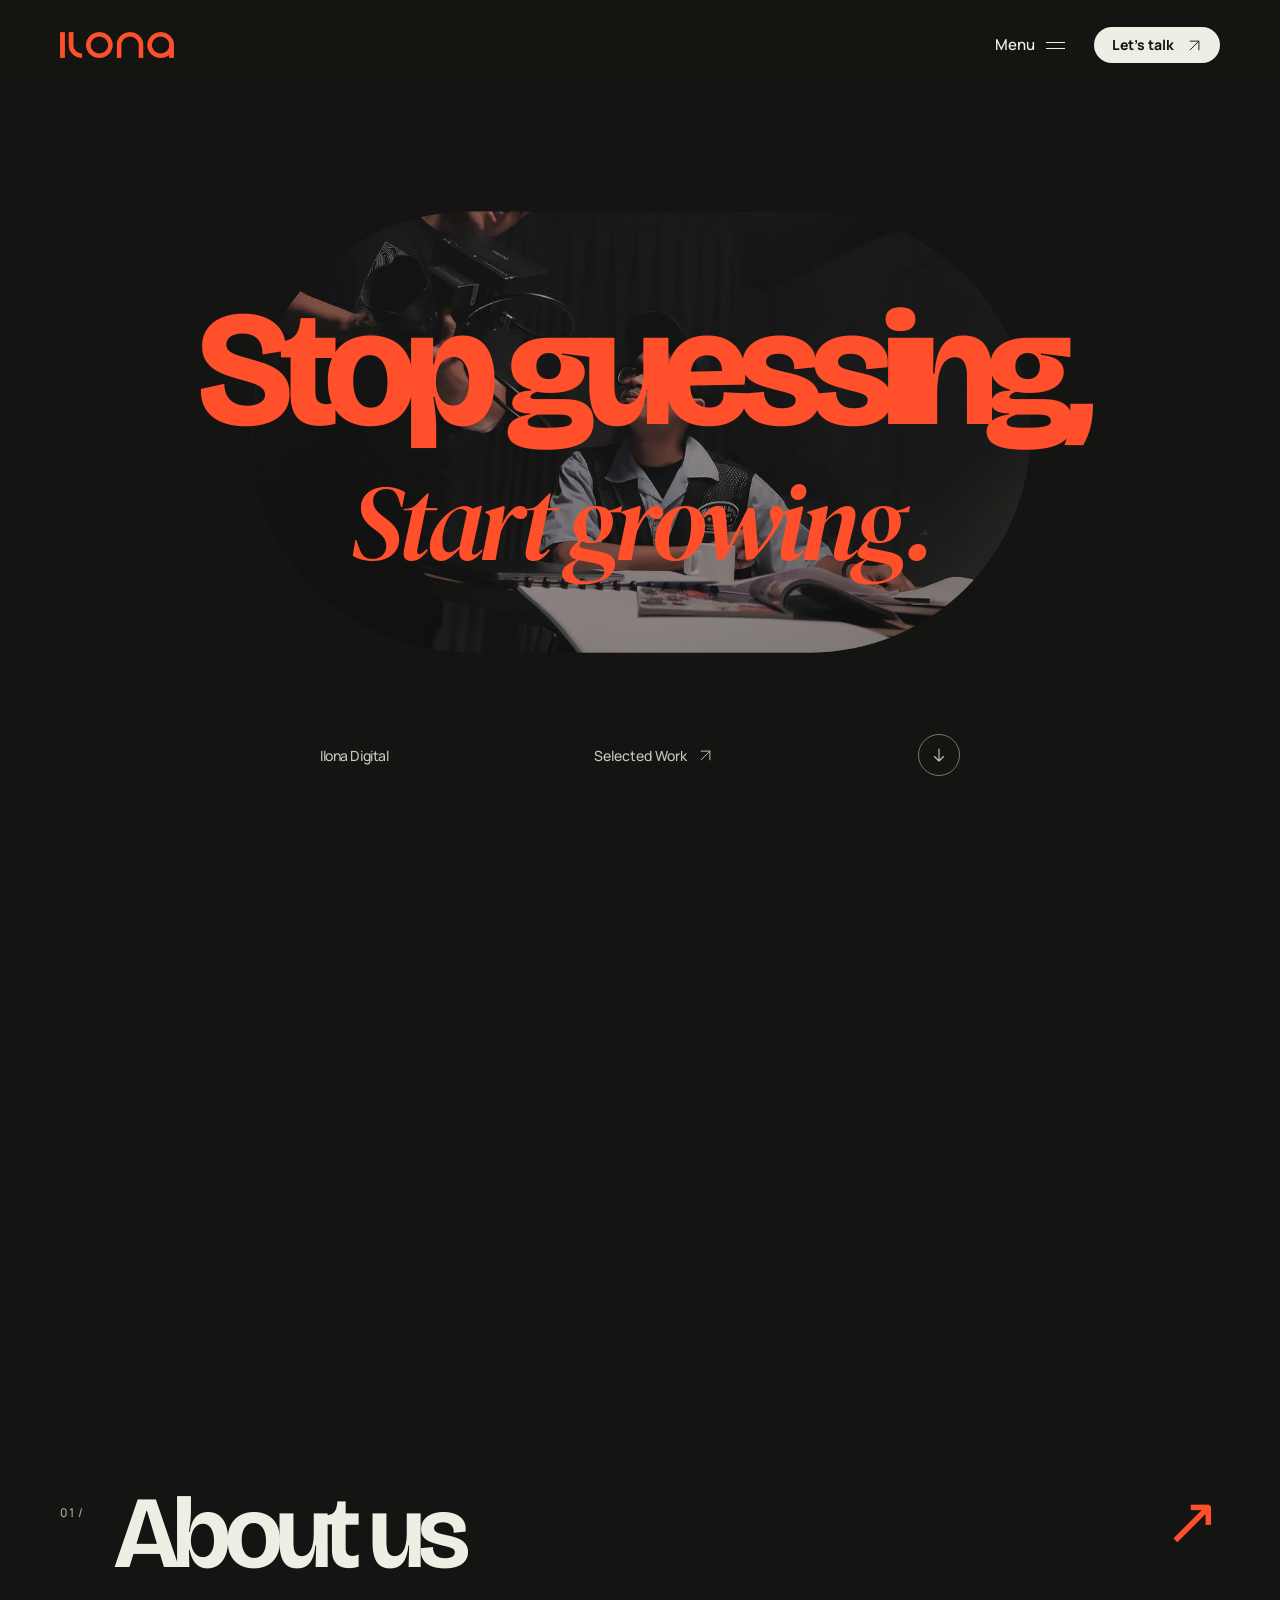
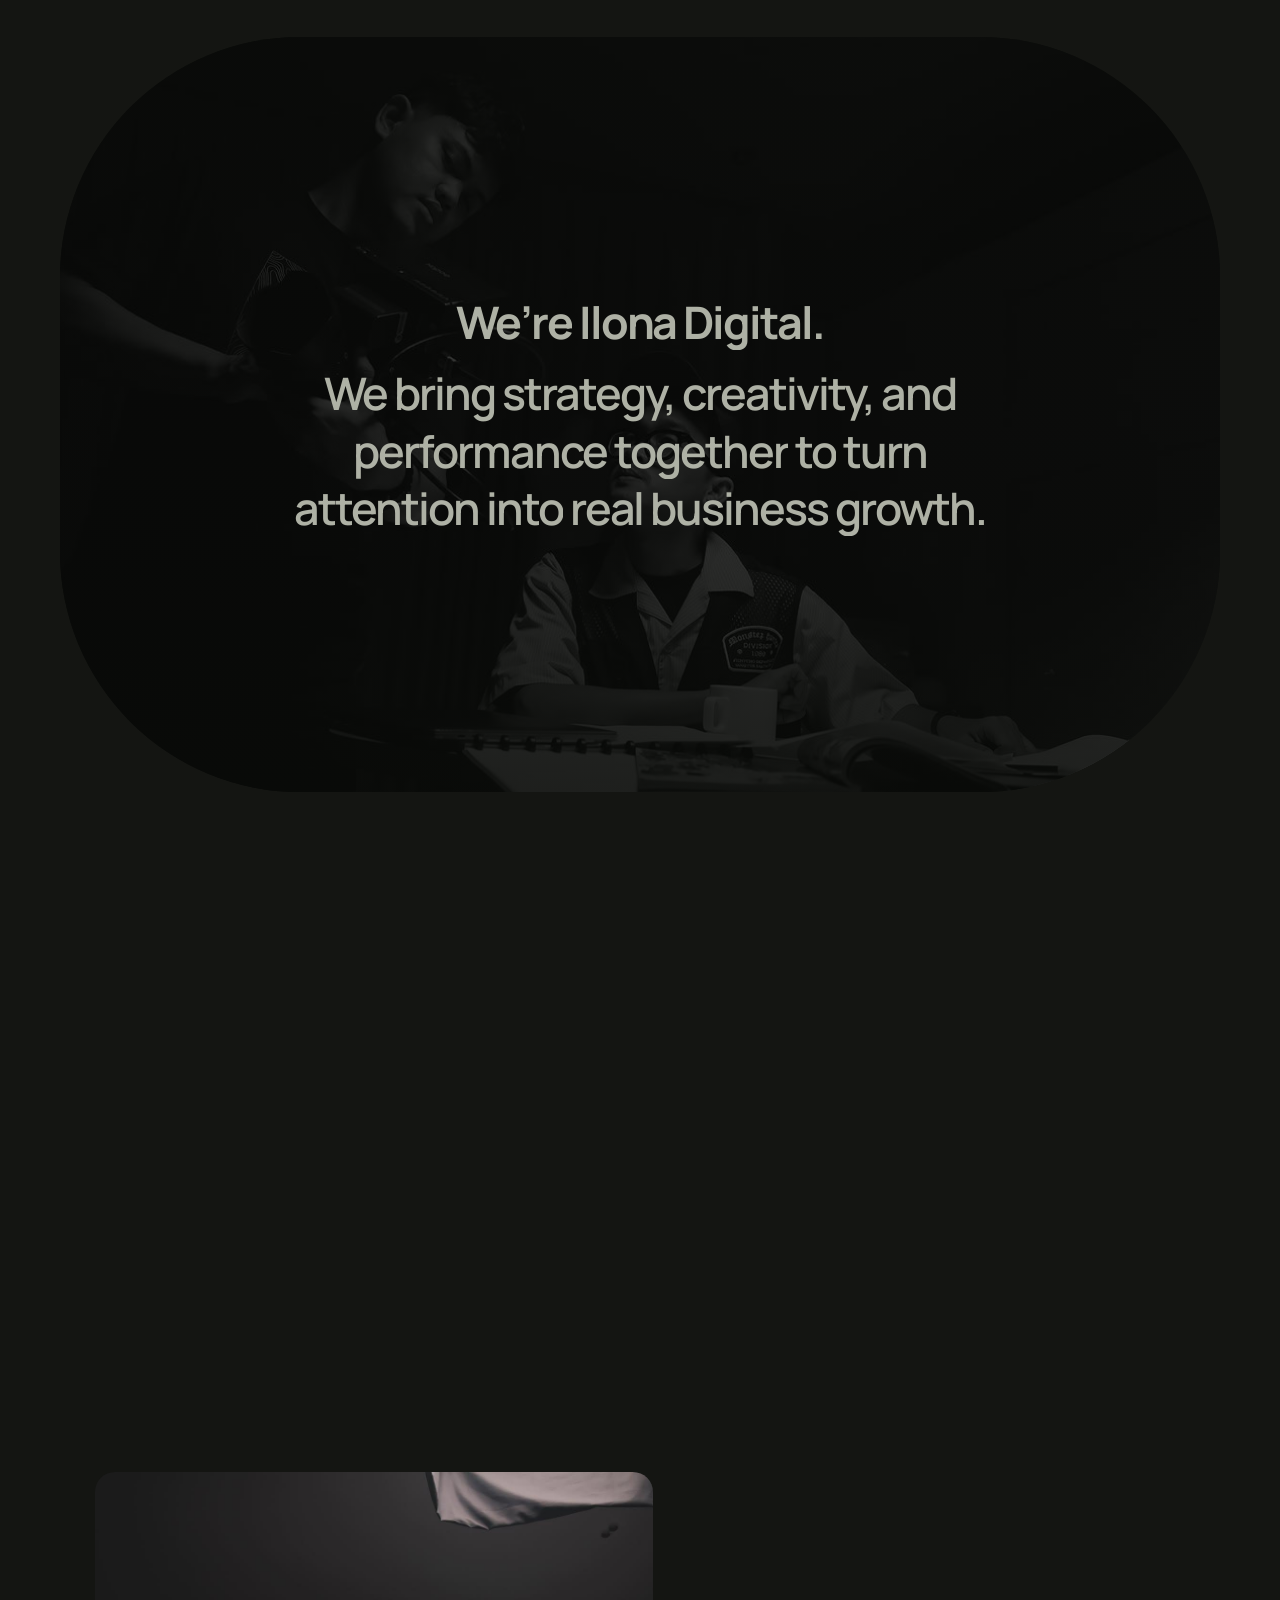
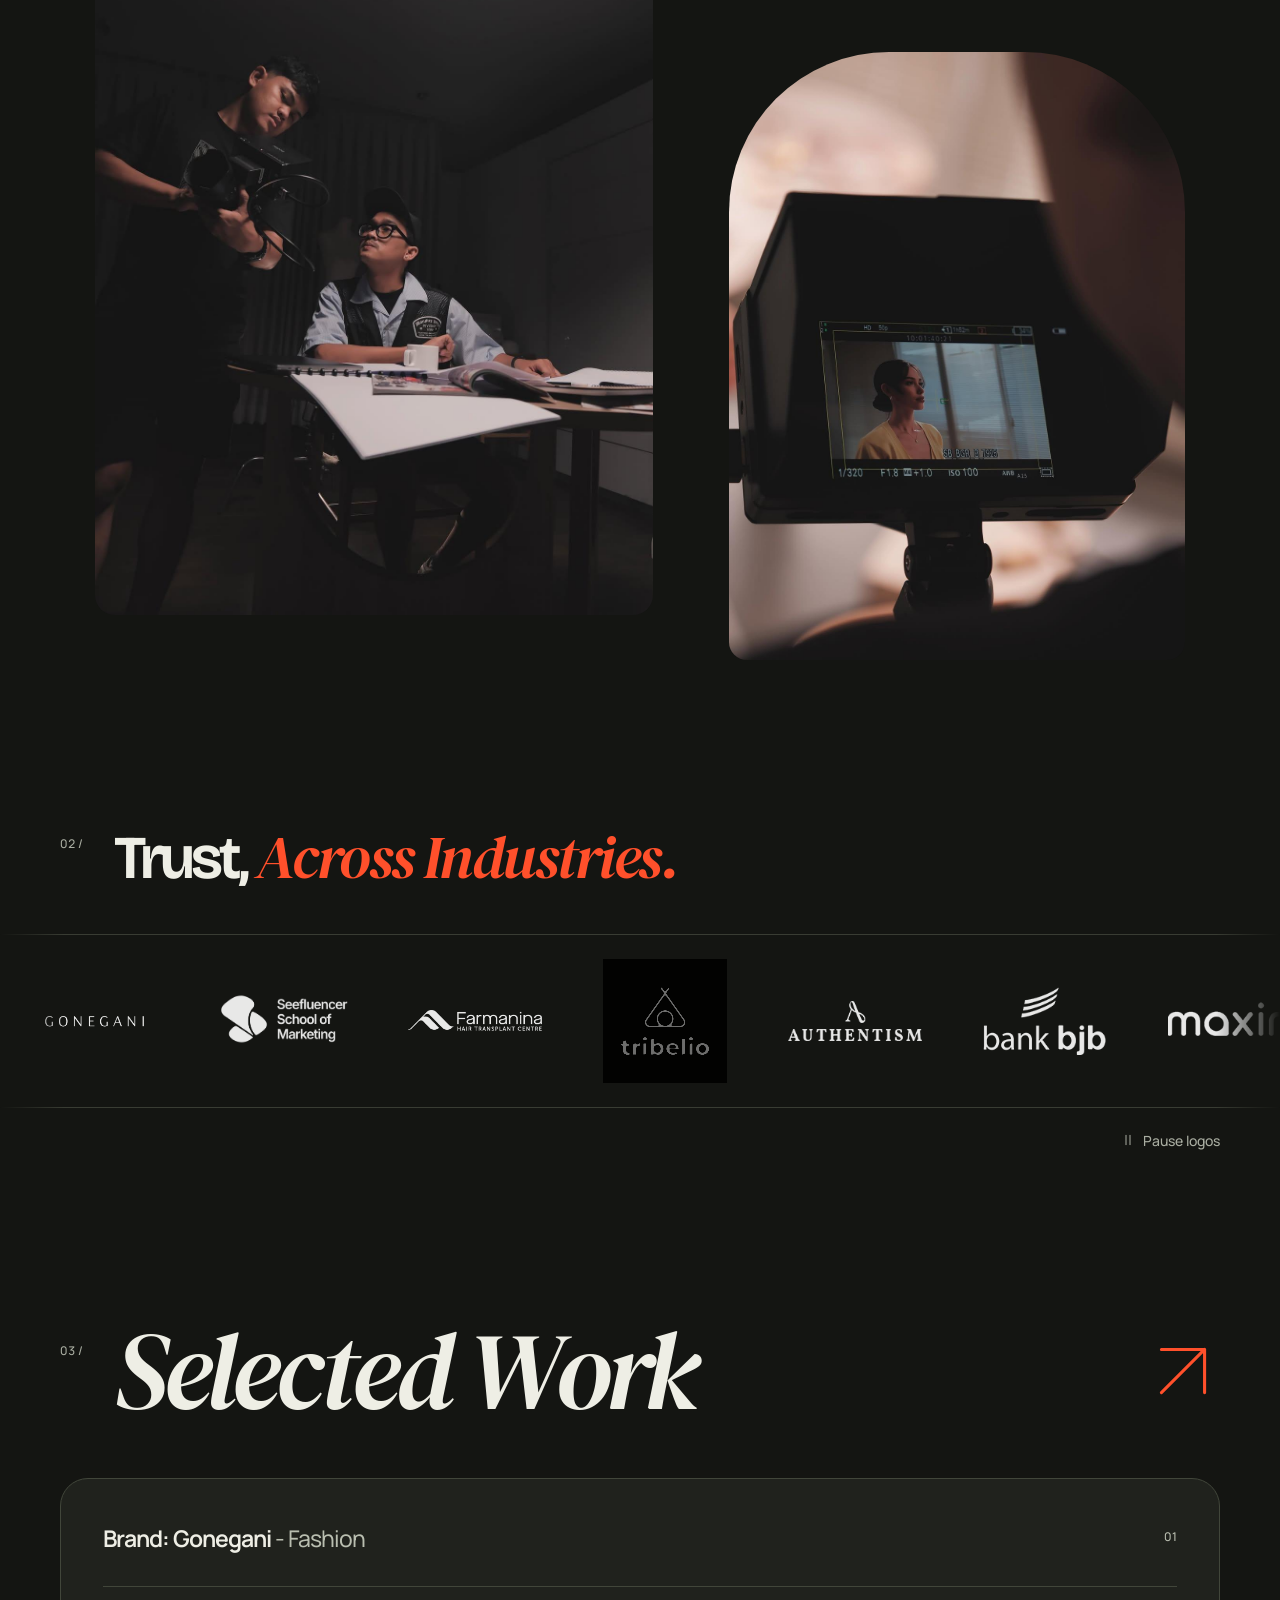
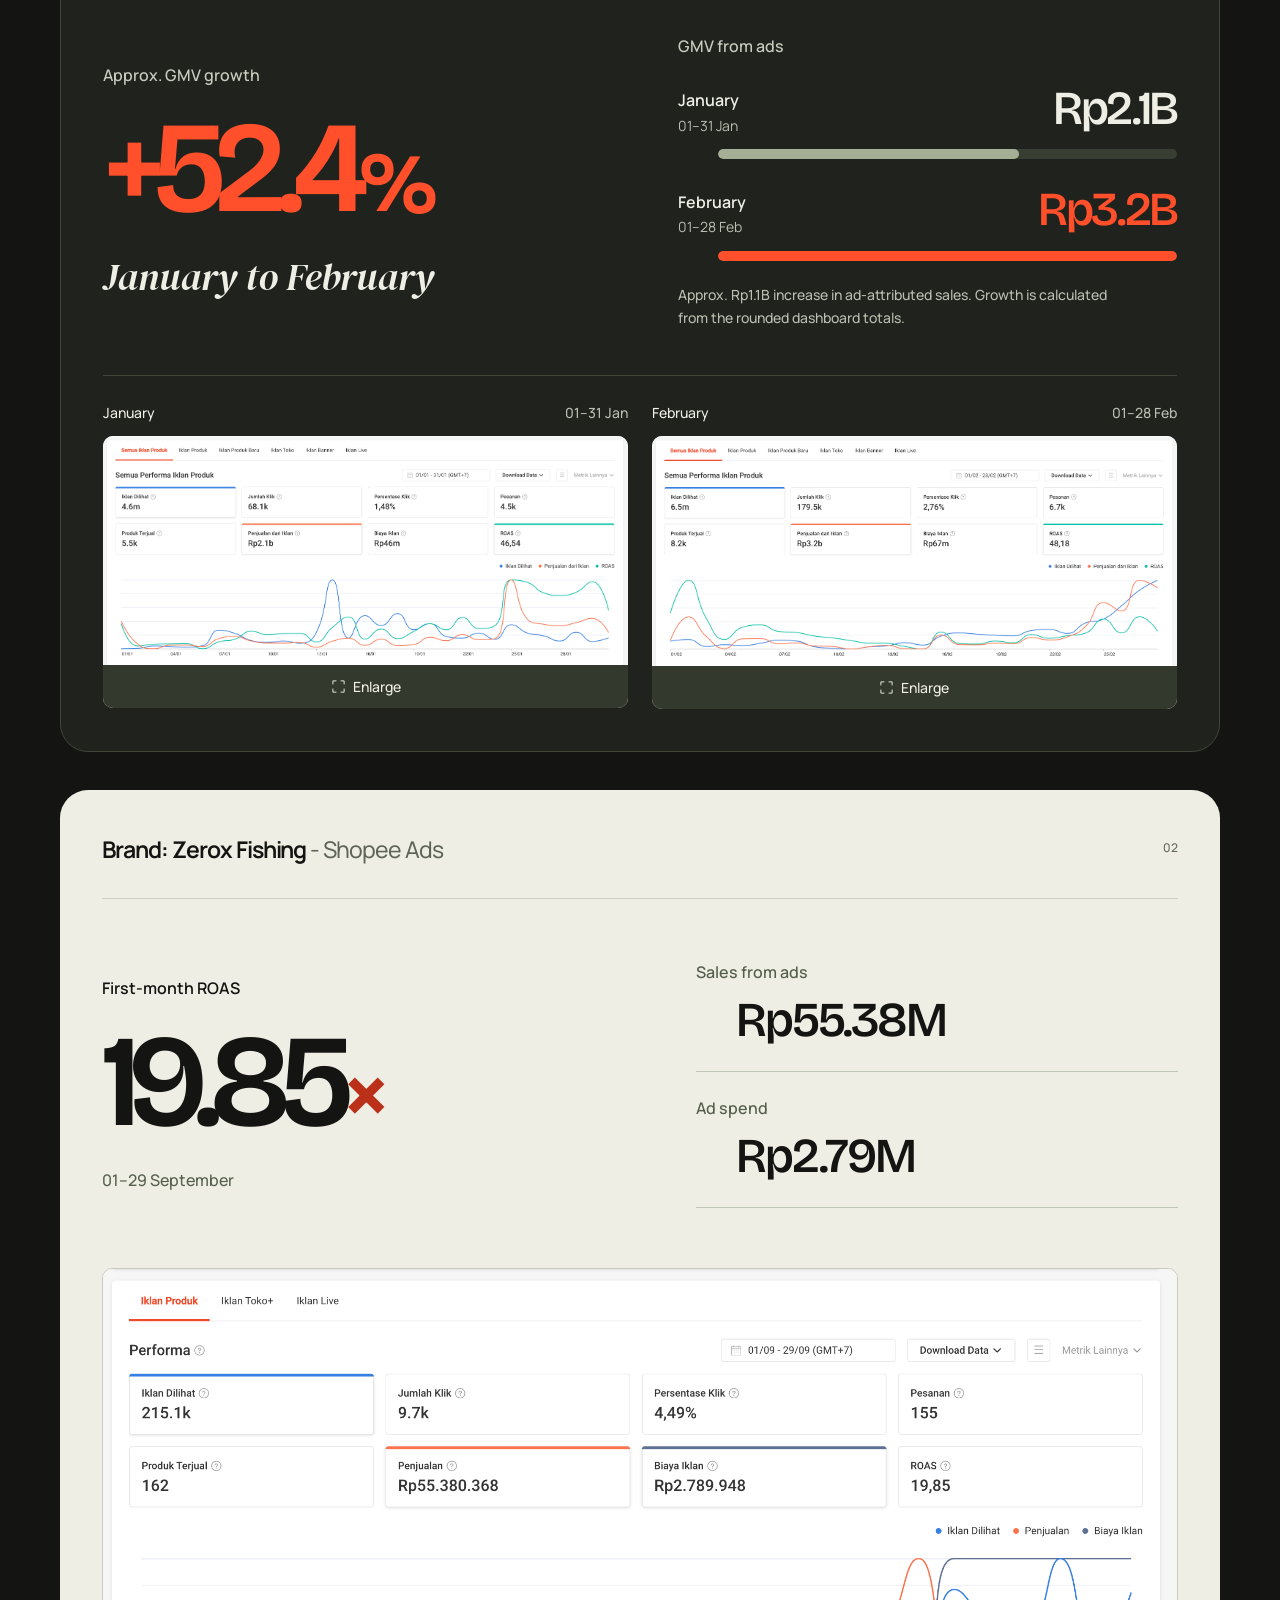
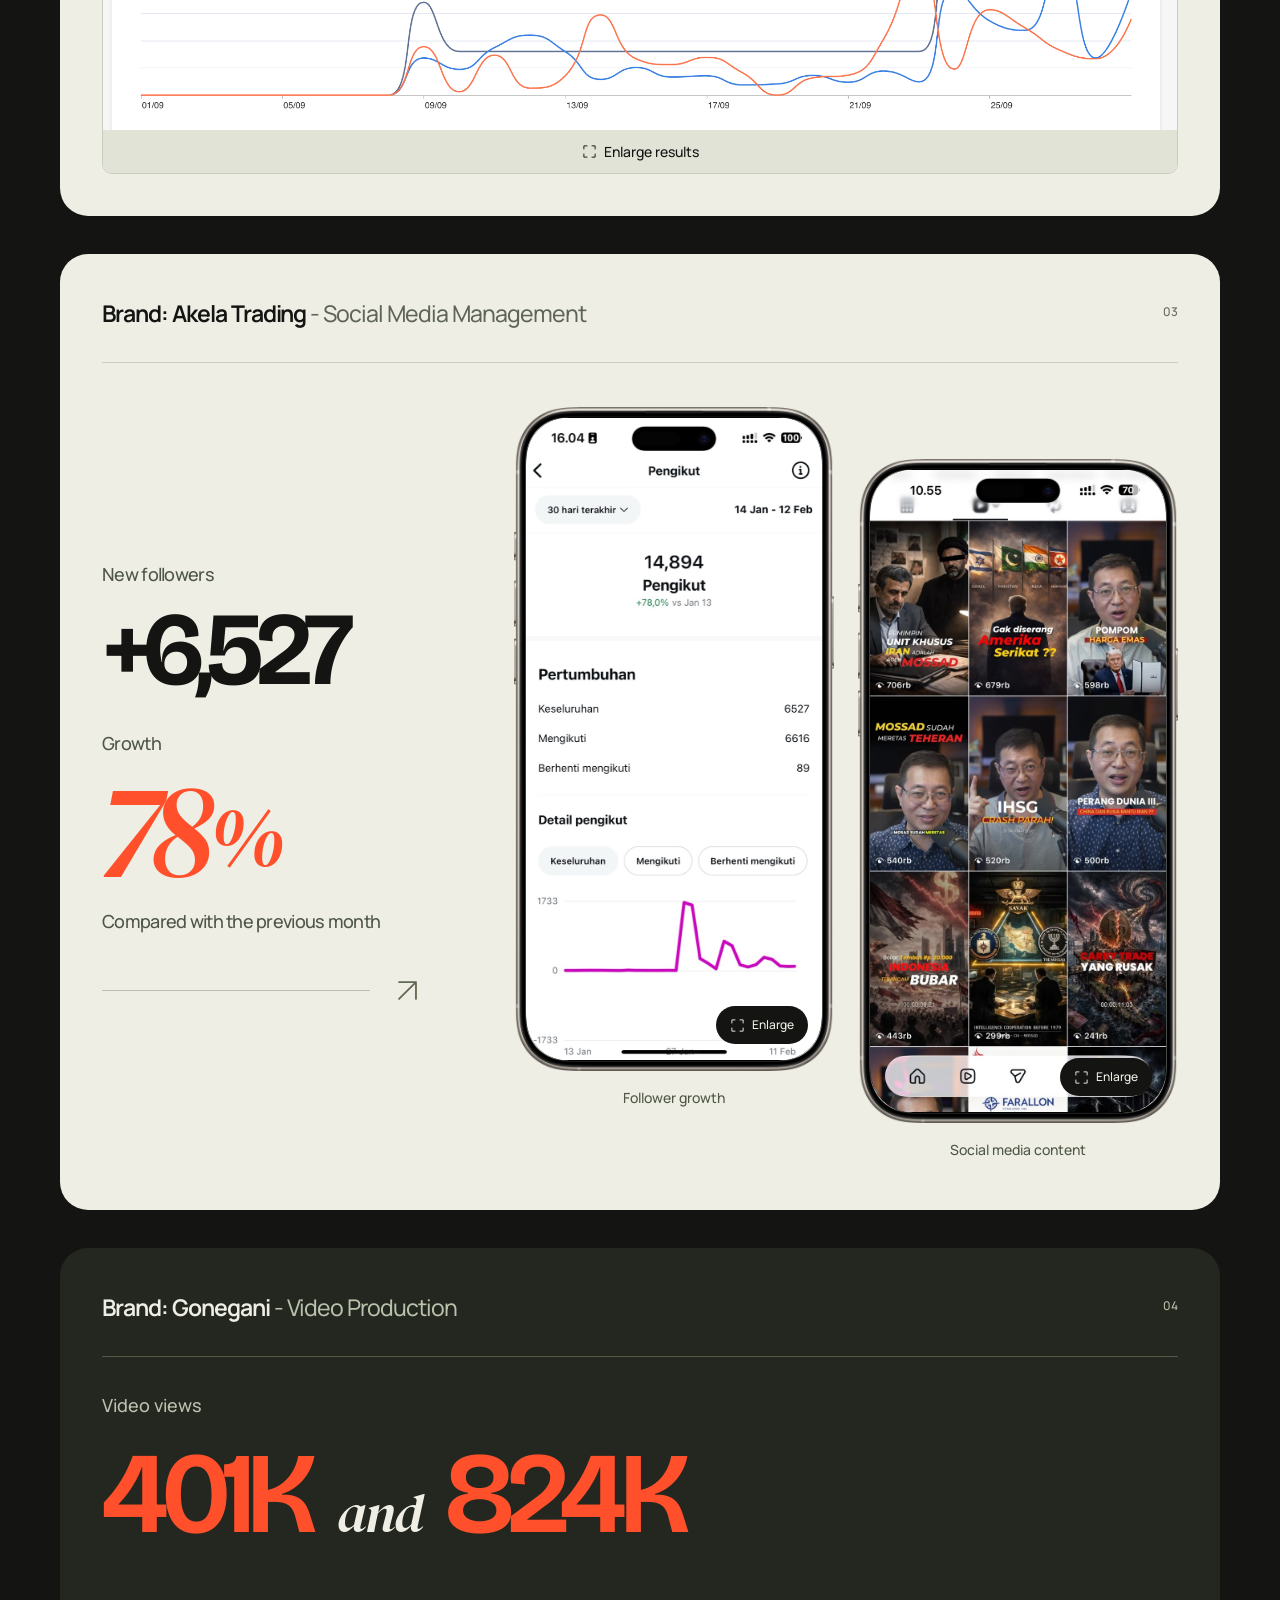
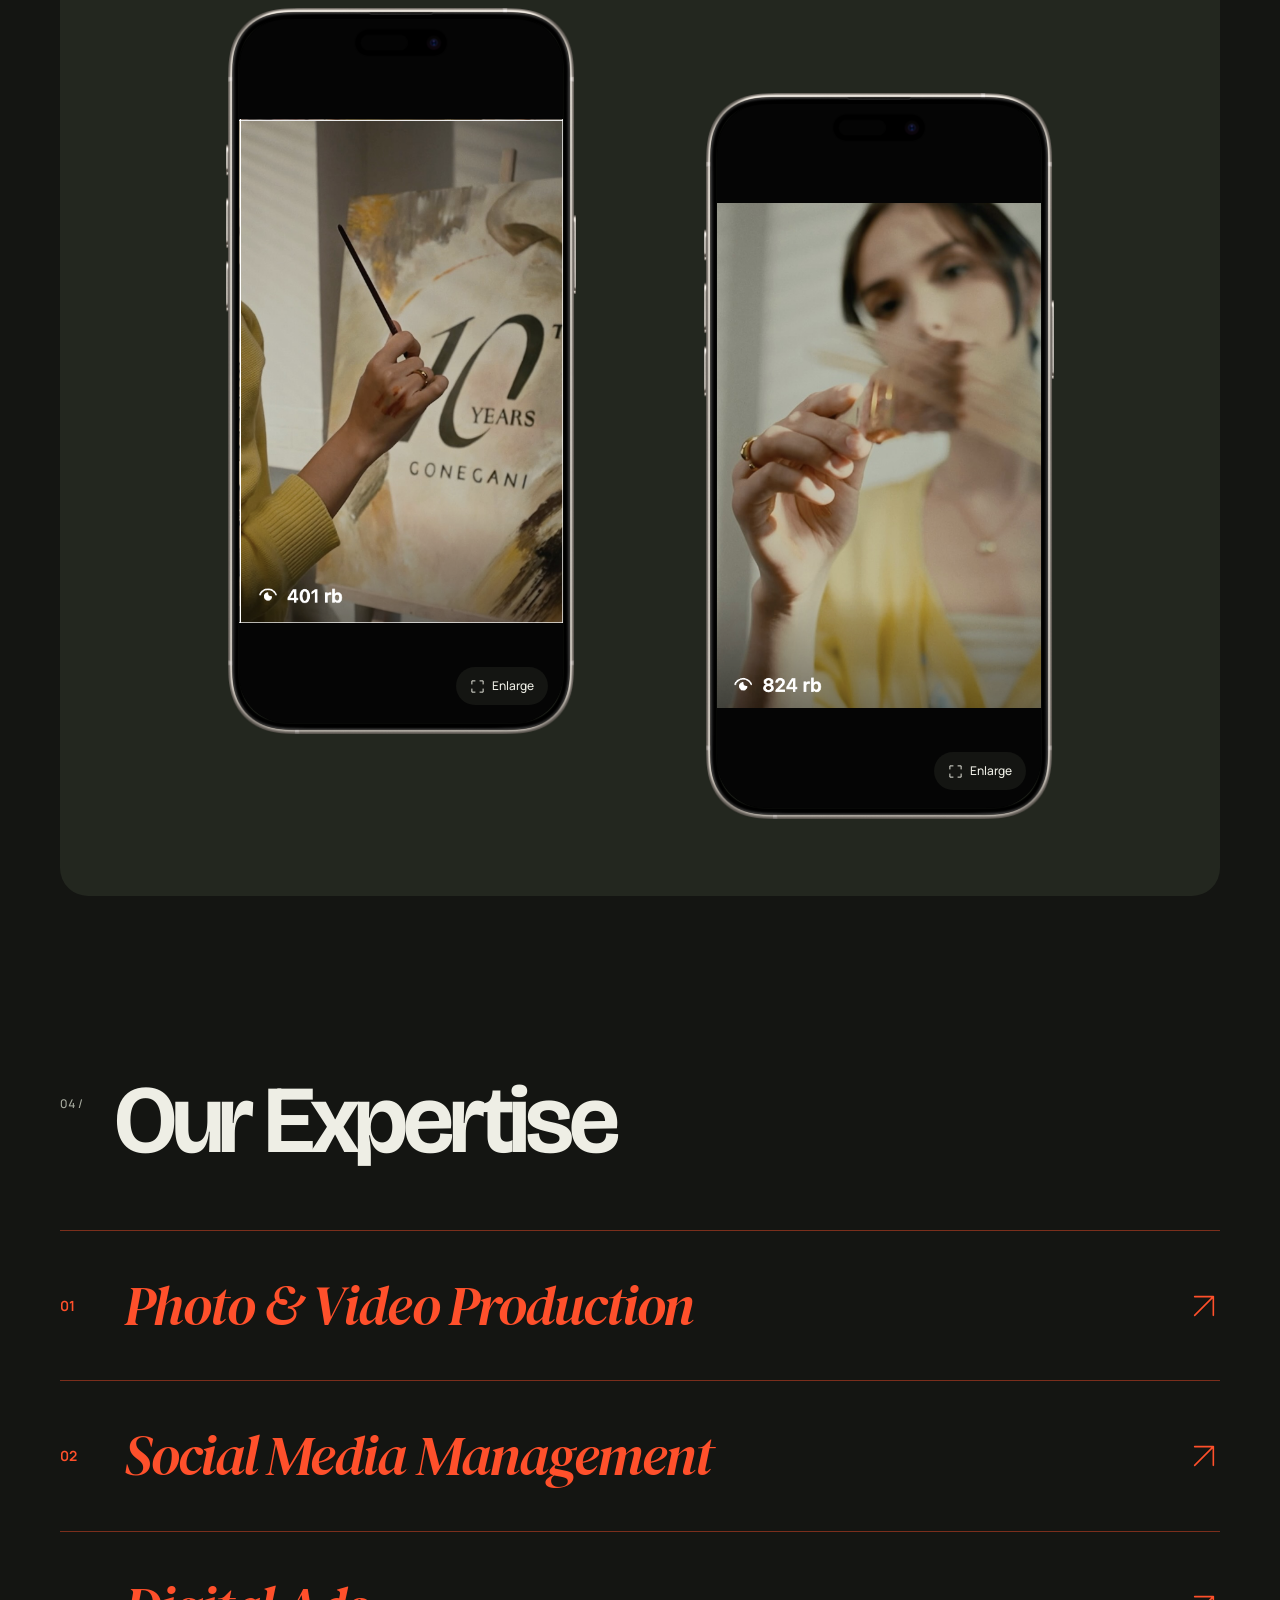
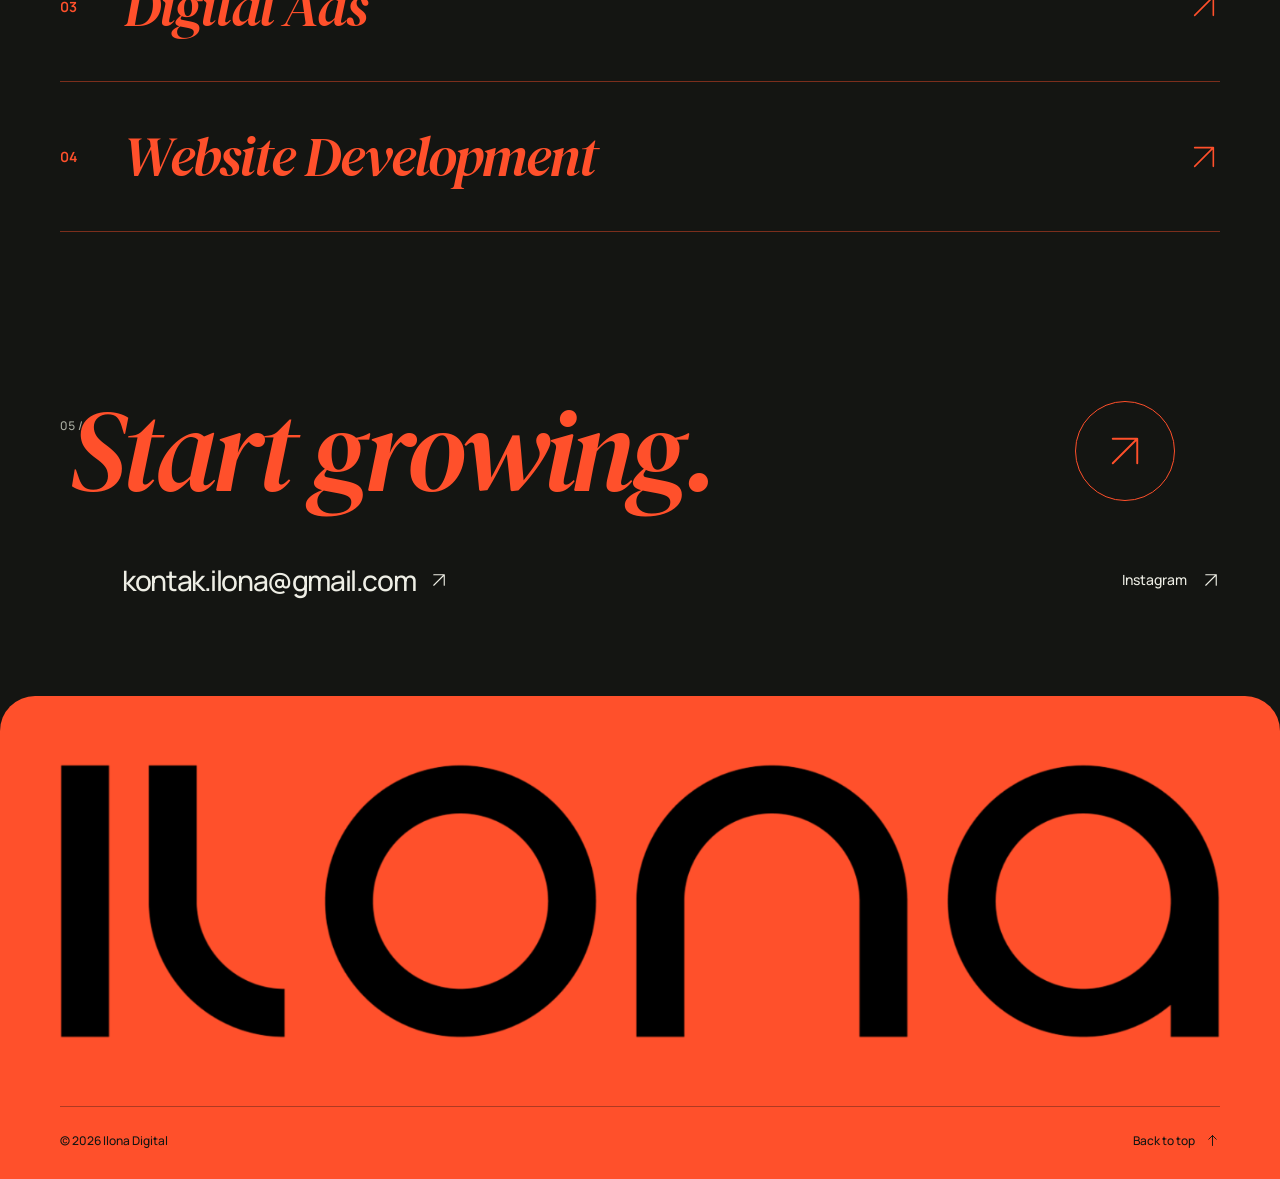
==== commit 74b8809d: "Add files via upload" ====
--- a/index.html
+++ b/index.html
@@ -13,8 +13,8 @@
   <link rel="preload" href="./assets/bricolage-variable.woff2" as="font" type="font/woff2" crossorigin>
   <link rel="preload" href="./assets/manrope-variable.woff2" as="font" type="font/woff2" crossorigin>
   <link rel="preload" href="./assets/dm-serif-italic.woff2" as="font" type="font/woff2" crossorigin>
-  <link rel="stylesheet" href="./studio.css?v=6">
-  <script src="./studio.js?v=6" defer></script>
+  <link rel="stylesheet" href="./studio.css?v=8">
+  <script src="./studio.js?v=7" defer></script>
 </head>
 <body class="studio-direction">
   <a class="skip-link" href="#main">Skip to content</a>
@@ -98,8 +98,68 @@
     <section class="work-section" id="work" aria-labelledby="work-title">
       <div class="wrap">
         <div class="work-heading reveal"><div><span class="section-index" aria-hidden="true">03 /</span><h2 id="work-title">Selected Work</h2></div><svg class="work-arrow icon" aria-hidden="true"><use href="#arrow-ne"/></svg></div>
+        <article class="case-study gmv-case" id="gonegani-gmv" aria-labelledby="gmv-title">
+          <div class="case-top reveal"><h3 id="gmv-title">Brand: Gonegani <span class="case-discipline">- Fashion</span></h3><span class="case-number" aria-hidden="true">01</span></div>
+          <div class="gmv-overview">
+            <div class="gmv-highlight reveal">
+              <p class="gmv-kicker">Approx. GMV growth</p>
+              <p class="gmv-growth">+52.4<span>%</span></p>
+              <p class="gmv-period">January to February</p>
+            </div>
+            <div class="gmv-breakdown reveal">
+              <p class="gmv-kicker">GMV from ads</p>
+              <dl class="gmv-comparison">
+                <div class="gmv-month" style="--gmv-share:65.625%">
+                  <dt>January <span>01–31 Jan</span></dt><dd>Rp2.1B</dd>
+                  <dd class="gmv-bar" aria-hidden="true"></dd>
+                </div>
+                <div class="gmv-month gmv-month-february" style="--gmv-share:100%">
+                  <dt>February <span>01–28 Feb</span></dt><dd>Rp3.2B</dd>
+                  <dd class="gmv-bar" aria-hidden="true"></dd>
+                </div>
+              </dl>
+              <p class="gmv-note">Approx. Rp1.1B increase in ad-attributed sales. Growth is calculated from the rounded dashboard totals.</p>
+            </div>
+          </div>
+          <div class="gmv-evidence">
+            <figure class="gmv-screenshot reveal">
+              <figcaption><span>January</span><span>01–31 Jan</span></figcaption>
+              <a class="result-image-link dashboard-image" href="./assets/brief/gonegani-gmv-january.png" target="_blank" rel="noopener" aria-label="Enlarge Gonegani January dashboard: Rp2.1 billion in sales from ads">
+                <img src="./assets/brief/gonegani-gmv-january.png" width="2866" height="1252" alt="Gonegani January ads dashboard, 01–31 Jan: sales from ads Rp2.1b, ad spend Rp46m and ROAS 46.54." loading="lazy" decoding="async">
+                <span class="enlarge-button"><svg class="icon" aria-hidden="true"><use href="#expand"/></svg><span>Enlarge</span></span>
+              </a>
+            </figure>
+            <figure class="gmv-screenshot reveal">
+              <figcaption><span>February</span><span>01–28 Feb</span></figcaption>
+              <a class="result-image-link dashboard-image" href="./assets/brief/gonegani-gmv-february.png" target="_blank" rel="noopener" aria-label="Enlarge Gonegani February dashboard: Rp3.2 billion in sales from ads">
+                <img src="./assets/brief/gonegani-gmv-february.png" width="2866" height="1258" alt="Gonegani February ads dashboard, 01–28 Feb: sales from ads Rp3.2b, ad spend Rp67m and ROAS 48.18." loading="lazy" decoding="async">
+                <span class="enlarge-button"><svg class="icon" aria-hidden="true"><use href="#expand"/></svg><span>Enlarge</span></span>
+              </a>
+            </figure>
+          </div>
+        </article>
+        <article class="case-study zerox-case" id="zerox-shopee" aria-labelledby="zerox-title">
+          <div class="case-top reveal"><h3 id="zerox-title">Brand: Zerox Fishing <span class="case-discipline">- Shopee Ads</span></h3><span class="case-number" aria-hidden="true">02</span></div>
+          <div class="zerox-overview">
+            <div class="zerox-highlight reveal">
+              <p class="zerox-kicker">First-month ROAS</p>
+              <p class="zerox-roas">19.85<span>×</span></p>
+              <p class="zerox-period">01–29 September</p>
+            </div>
+            <dl class="zerox-metrics reveal">
+              <div><dt>Sales from ads</dt><dd>Rp55.38M</dd></div>
+              <div><dt>Ad spend</dt><dd>Rp2.79M</dd></div>
+            </dl>
+          </div>
+          <figure class="zerox-screenshot reveal">
+            <a class="result-image-link dashboard-image" href="./assets/brief/zerox-shopee-ads.png" target="_blank" rel="noopener" aria-label="Enlarge Zerox Fishing first-month Shopee Ads results">
+              <img src="./assets/brief/zerox-shopee-ads.png" width="2048" height="881" alt="Zerox Fishing Shopee Ads results for 01–29 September: sales Rp55,380,368, ad spend Rp2,789,948, ROAS 19.85 and 155 orders." loading="lazy" decoding="async">
+              <span class="enlarge-button"><svg class="icon" aria-hidden="true"><use href="#expand"/></svg><span>Enlarge results</span></span>
+            </a>
+          </figure>
+        </article>
         <article class="case-study" aria-labelledby="case-title">
-          <div class="case-top reveal"><h3 id="case-title">Brand: Akela Trading <span class="case-discipline">- Social Media Management</span></h3><span class="case-number" aria-hidden="true">01</span></div>
+          <div class="case-top reveal"><h3 id="case-title">Brand: Akela Trading <span class="case-discipline">- Social Media Management</span></h3><span class="case-number" aria-hidden="true">03</span></div>
           <div class="case-body">
             <div class="case-results reveal">
               <p class="result-statement"><span class="result-label">New followers</span> <strong class="result-number">+6,527</strong> <span class="result-label second-label">Growth</span> <strong class="result-growth">78<span>%</span></strong> <span class="result-label final-label">Compared with the previous month</span></p>
@@ -126,7 +186,7 @@
           </div>
         </article>
         <article class="case-study gonegani-case" aria-labelledby="gonegani-title">
-          <div class="case-top reveal"><h3 id="gonegani-title">Brand: Gonegani <span class="case-discipline">- Video Production</span></h3><span class="case-number" aria-hidden="true">02</span></div>
+          <div class="case-top reveal"><h3 id="gonegani-title">Brand: Gonegani <span class="case-discipline">- Video Production</span></h3><span class="case-number" aria-hidden="true">04</span></div>
           <p class="gonegani-statement reveal">Video views <strong>401K <span>and</span> 824K</strong></p>
           <div class="gonegani-gallery" role="group" aria-label="Gonegani video results" tabindex="0">
             <figure class="gonegani-visual reveal">
--- a/studio.css
+++ b/studio.css
@@ -85,3 +85,41 @@
 @media(max-width:900px){.case-body{grid-template-columns:1fr;gap:36px}.case-body .result-statement{display:grid;grid-template-columns:1fr 1fr;column-gap:25px}.case-body .result-number{grid-column:1;grid-row:2;font-size:clamp(60px,11vw,104px);margin-top:8px;line-height:1.05}.case-body .second-label{grid-column:2;grid-row:1;margin:0;border-left:1px solid #bcc2b3;padding-left:20px}.case-body .result-growth{grid-column:2;grid-row:2;font-size:clamp(70px,12.8vw,128px);line-height:1.05;margin:4px 0 0;border-left:1px solid #bcc2b3;padding-left:20px}.case-body .final-label{grid-column:1/-1;grid-row:3;margin-top:15px}.case-body .result-rule{display:none}.akela-gallery{max-width:650px;margin-inline:auto;gap:28px}.phone-visual:nth-child(2){padding-top:52px}}
 @media(max-width:600px){.case-body .result-label{font-size:14px}.case-body .result-number{font-size:clamp(36px,11.7vw,72px);letter-spacing:-.065em}.case-body .result-growth{font-size:clamp(57px,14vw,83px);padding-left:14px}.case-body .second-label{padding-left:14px}.case-body .result-statement{column-gap:15px}.akela-gallery,.gonegani-gallery{display:flex;gap:18px;overflow-x:auto;overscroll-behavior-inline:contain;scroll-snap-type:x proximity;padding:5px 3px 22px;scrollbar-width:thin;scrollbar-color:var(--orange) transparent}.phone-visual,.gonegani-visual{flex:0 0 82%;max-width:270px;scroll-snap-align:start}.phone-visual:nth-child(2){padding-top:0}.gonegani-visual:nth-child(2){margin-top:0}.device-mockup{max-width:270px}.device-mockup .enlarge-button>span{display:block}.device-mockup .enlarge-button{padding:9px 12px;right:8%;bottom:4%}.phone-visual figcaption{margin-top:14px}}
 @media(prefers-reduced-motion:reduce){.device-mockup:hover,.gonegani-visual .device-mockup:hover{transform:none}.akela-gallery,.gonegani-gallery{scroll-snap-type:none}}
+
+/* Gonegani: month-to-month ad-attributed GMV, from original dashboard totals. */
+.gmv-case{margin-top:38px;background:var(--surface);color:var(--paper);border:1px solid #41463a}
+.gmv-case .case-top{border-color:#41463a}.gmv-case .case-discipline,.gmv-case .case-number{color:#b9beb0}
+.gmv-overview{display:grid;grid-template-columns:1fr 1fr;align-items:center;gap:clamp(30px,6vw,95px);padding:12px 0 46px}
+.gmv-kicker{font-size:16px;font-weight:550;line-height:1.5;color:#c6ccbd}
+.gmv-growth{font:600 clamp(58px,10.1vw,146px)/1.05 var(--display);letter-spacing:-.065em;color:var(--orange);margin:14px 0 18px;white-space:nowrap}
+.gmv-growth>span{font-size:.64em;letter-spacing:-.045em}
+.gmv-period{font:italic 400 clamp(24px,3vw,40px)/1.2 var(--serif);color:var(--paper)}
+.gmv-comparison{margin-top:20px}.gmv-month{display:grid;grid-template-columns:1fr auto;align-items:end;gap:14px 18px;margin-top:25px}
+.gmv-month dt{font-size:16px;font-weight:600;line-height:1.4}.gmv-month dt span{display:block;font-size:14px;font-weight:400;color:#b9beb0;margin-top:4px}
+.gmv-month dd{font:550 clamp(28px,3.7vw,54px)/1.1 var(--display);letter-spacing:-.05em}
+.gmv-bar{grid-column:1/-1;display:block;height:10px;background:#383e32;border-radius:10px;overflow:hidden}
+.gmv-bar::before{content:"";display:block;width:var(--gmv-share);height:100%;background:#a4af95;border-radius:inherit}
+.gmv-month-february dd{color:var(--orange)}.gmv-month-february .gmv-bar::before{background:var(--orange)}
+.gmv-note{font-size:14px;line-height:1.65;color:#b9beb0;max-width:49ch;margin-top:22px}
+.gmv-evidence{display:grid;grid-template-columns:repeat(2,minmax(0,1fr));gap:24px;border-top:1px solid #41463a;padding-top:26px}
+.gmv-screenshot{min-width:0}.gmv-screenshot figcaption{display:flex;justify-content:space-between;gap:16px;align-items:baseline;font-size:14px;line-height:1.5;margin-bottom:13px}.gmv-screenshot figcaption span:last-child{color:#b9beb0}
+.dashboard-image{display:block;max-width:none;border-radius:10px;background:#f5f5f5;box-shadow:none;overflow:hidden}
+.dashboard-image>img{width:100%;height:auto;border-radius:0}.dashboard-image .enlarge-button{position:static;justify-content:center;margin:0;border-radius:0;padding:11px 14px;font-size:14px;background:#34392d;color:var(--paper)}
+.dashboard-image .enlarge-button>span{display:inline}.dashboard-image:focus-visible{outline:2px solid var(--orange);outline-offset:5px}
+.result-dialog.is-landscape{width:min(1500px,calc(100vw - 32px));background:#f5f5f5}
+@media(max-width:900px){.gmv-overview{grid-template-columns:1fr;gap:38px;padding:4px 0 32px}.gmv-growth{font-size:clamp(58px,16vw,120px)}.gmv-breakdown{max-width:none}.gmv-evidence{grid-template-columns:1fr;gap:28px}.gmv-month dd{font-size:clamp(28px,6.5vw,52px)}}
+@media(max-width:520px){.gmv-case{margin-top:24px}.gmv-case .case-discipline{font-size:14px}.gmv-overview{gap:30px}.gmv-growth{margin-block:12px 14px}.gmv-month{column-gap:12px}.gmv-month dd{font-size:30px}.gmv-kicker,.gmv-month dt{font-size:16px}.gmv-evidence{padding-top:22px;gap:25px}.result-dialog.is-landscape{width:calc(100vw - 24px)}}
+
+/* Zerox Fishing: first-month Shopee Ads results. */
+.zerox-case{margin-top:38px;background:var(--paper);color:var(--ink)}
+.zerox-overview{display:grid;grid-template-columns:1.1fr 1fr;align-items:center;gap:clamp(30px,5vw,80px);padding:10px 0 44px}
+.zerox-kicker{font-size:16px;font-weight:600;line-height:1.5}.zerox-roas{font:600 clamp(62px,10.2vw,150px)/1.05 var(--display);letter-spacing:-.07em;margin:14px 0 17px;white-space:nowrap}.zerox-roas span{color:#ba3018;font-size:.7em}
+.zerox-period{font-size:16px;line-height:1.5;color:#555e4c}
+.zerox-metrics{display:grid;gap:24px}.zerox-metrics>div{border-bottom:1px solid #bfc5b4;padding-bottom:22px}.zerox-metrics dt{font-size:16px;font-weight:550;line-height:1.5;color:#555e4c}.zerox-metrics dd{font:550 clamp(28px,3.8vw,56px)/1.15 var(--display);letter-spacing:-.045em;margin-top:9px}
+.zerox-screenshot .dashboard-image{border:1px solid #c8cbbf}.zerox-screenshot .dashboard-image .enlarge-button{background:#e0e3d6;color:var(--ink)}.zerox-screenshot .dashboard-image:hover .enlarge-button{background:var(--orange)}
+@media(max-width:900px){.zerox-overview{grid-template-columns:1fr;gap:28px;padding:4px 0 30px}.zerox-roas{font-size:clamp(62px,16vw,126px)}.zerox-metrics{grid-template-columns:1fr 1fr;gap:25px}.zerox-metrics dd{font-size:clamp(25px,5vw,44px)}}
+@media(max-width:520px){.zerox-case{margin-top:24px}.zerox-case .case-discipline{font-size:14px}.zerox-overview{gap:27px}.zerox-metrics{grid-template-columns:1fr;gap:18px}.zerox-metrics>div{display:flex;flex-wrap:wrap;justify-content:space-between;align-items:baseline;gap:8px 15px;padding-bottom:16px}.zerox-metrics dd{margin-top:0;font-size:28px}}
+
+/* Keep portfolio spacing consistent after reordering cases. */
+.work-section .case-study{margin-top:0}.work-section .case-study + .case-study{margin-top:38px}
+@media(max-width:520px){.work-section .case-study + .case-study{margin-top:24px}}
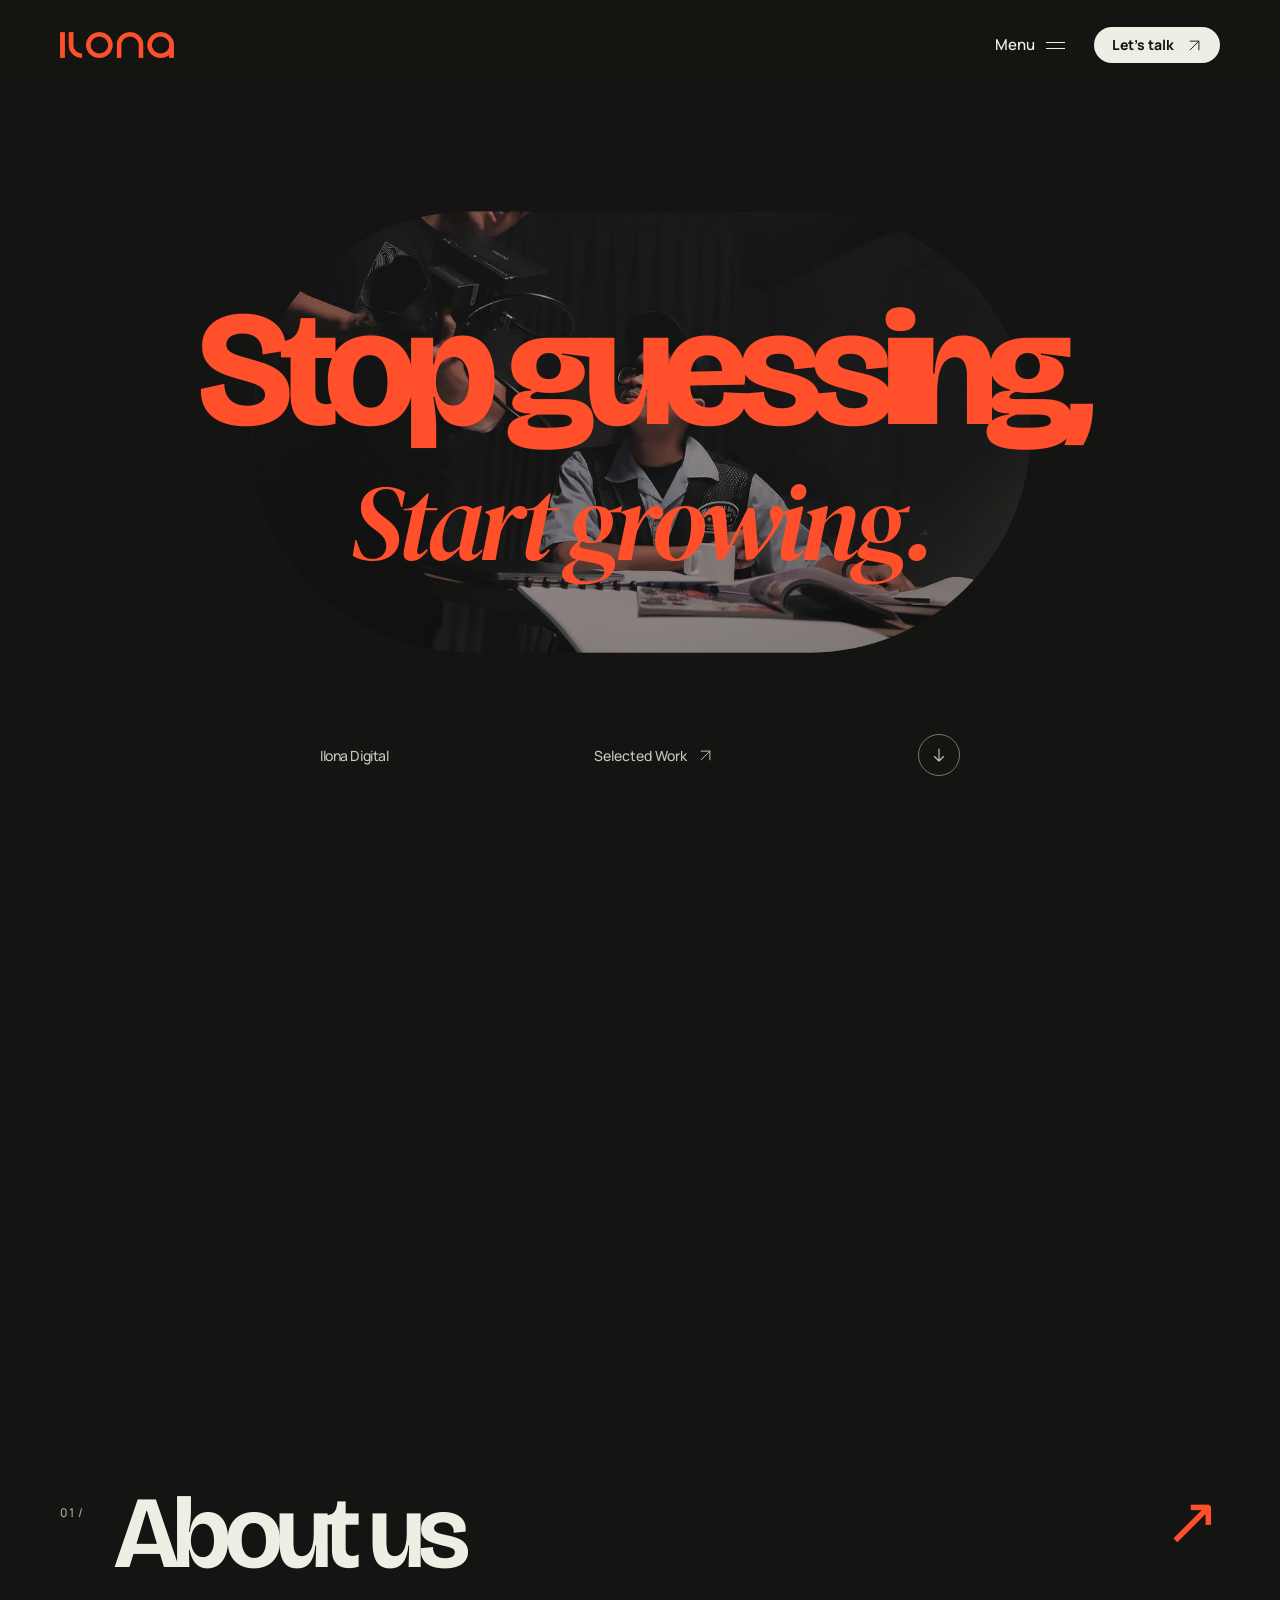
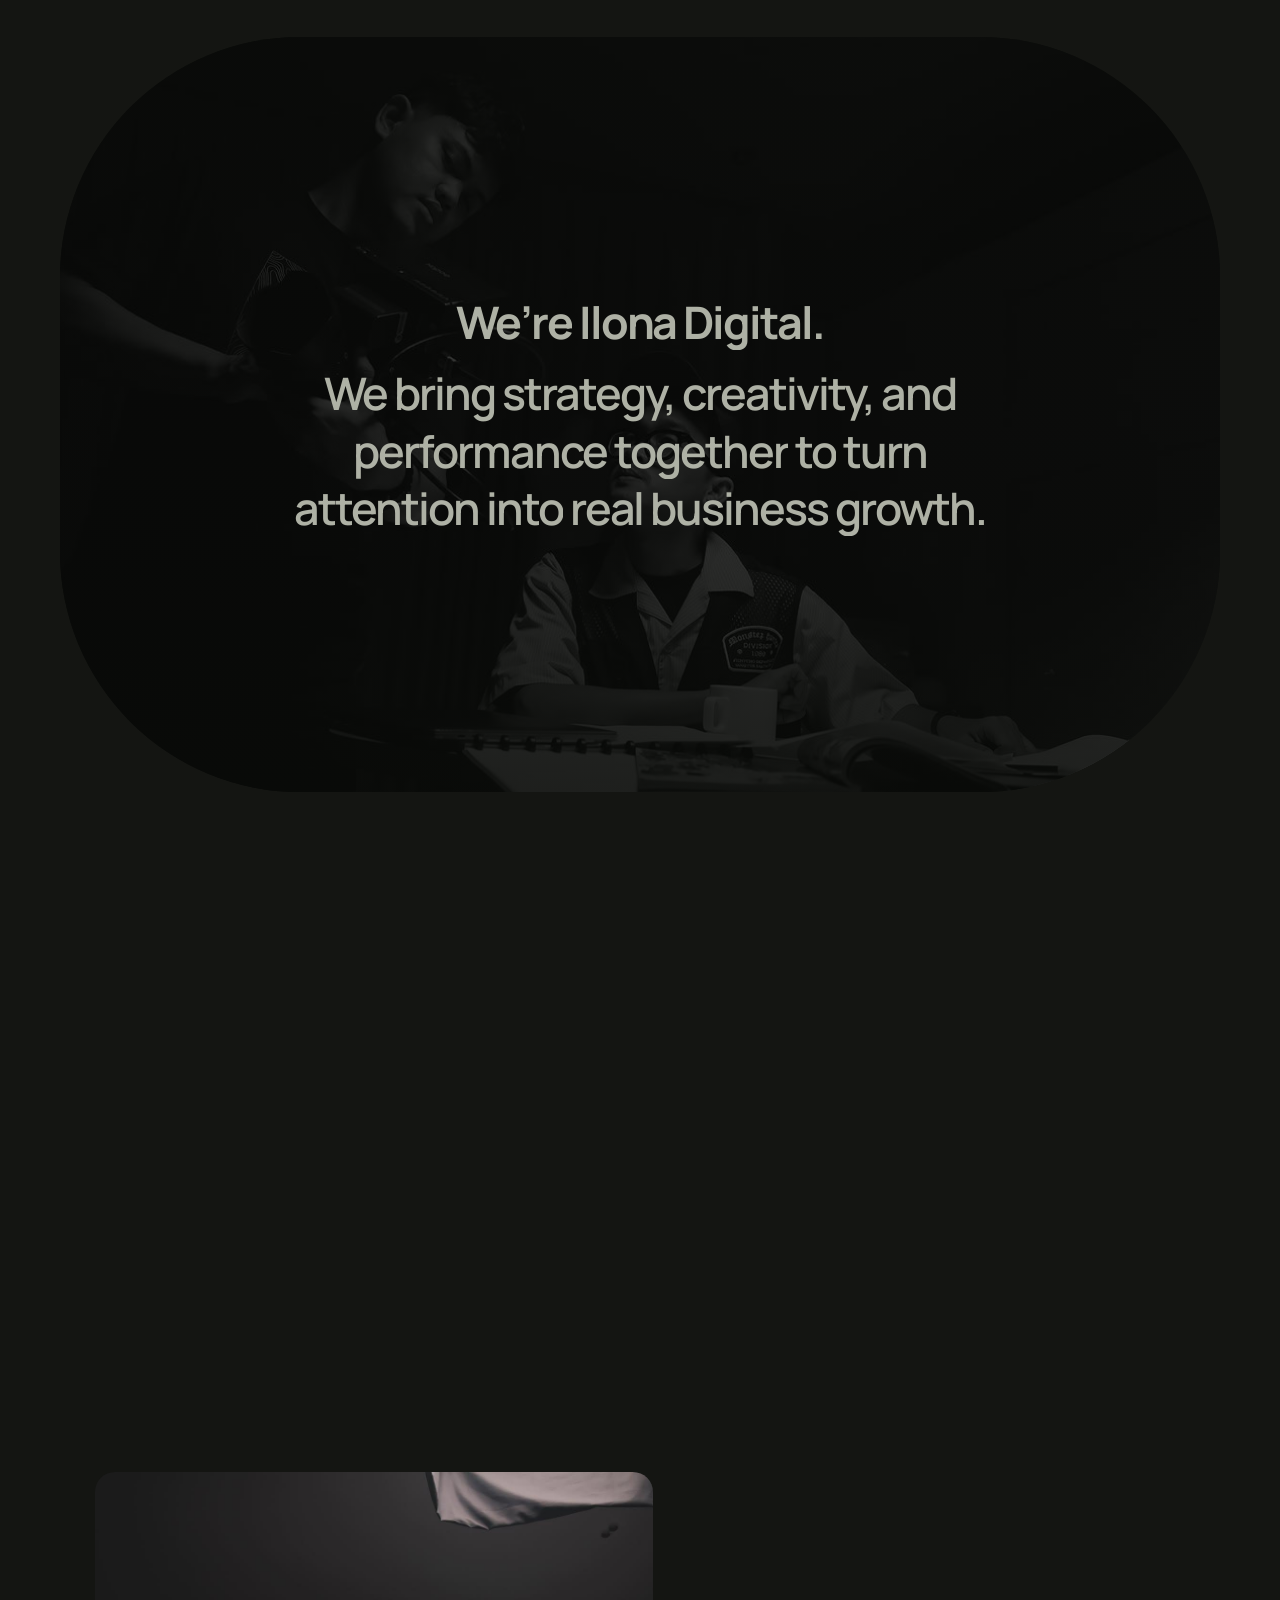
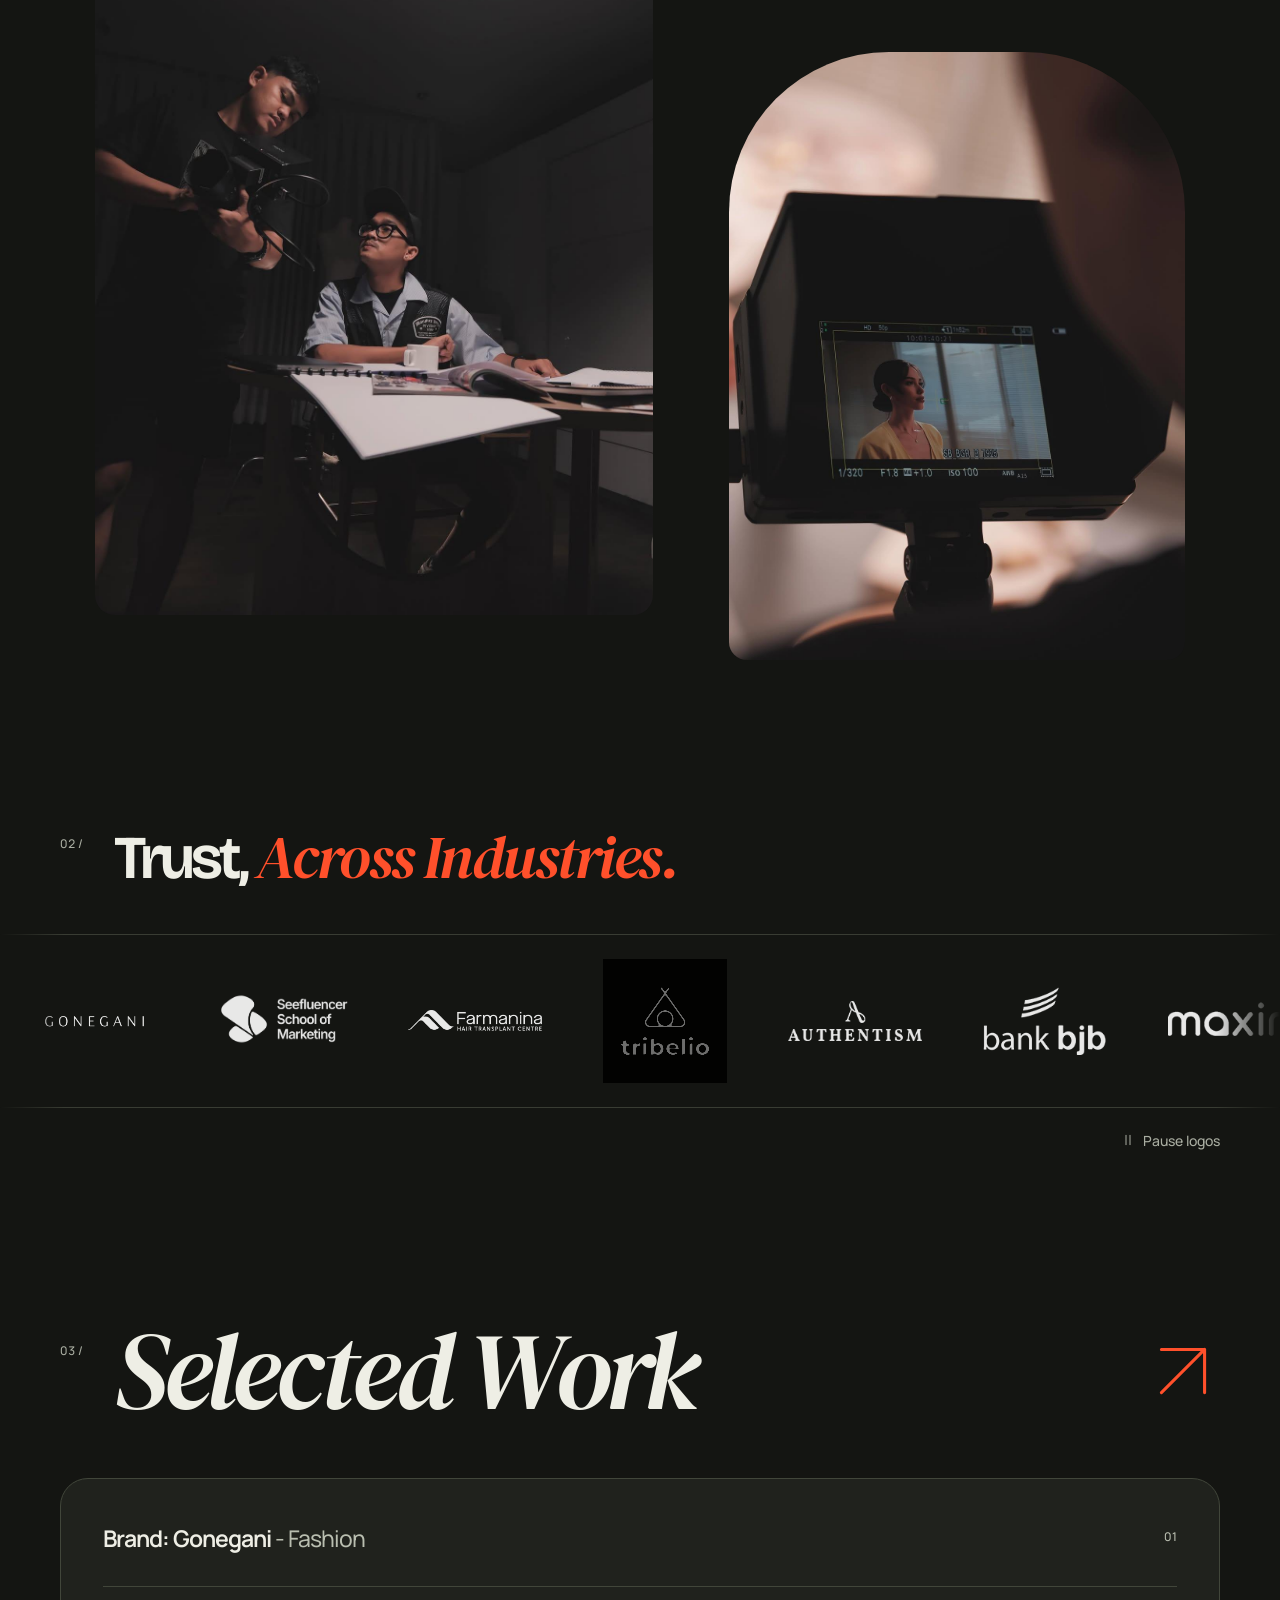
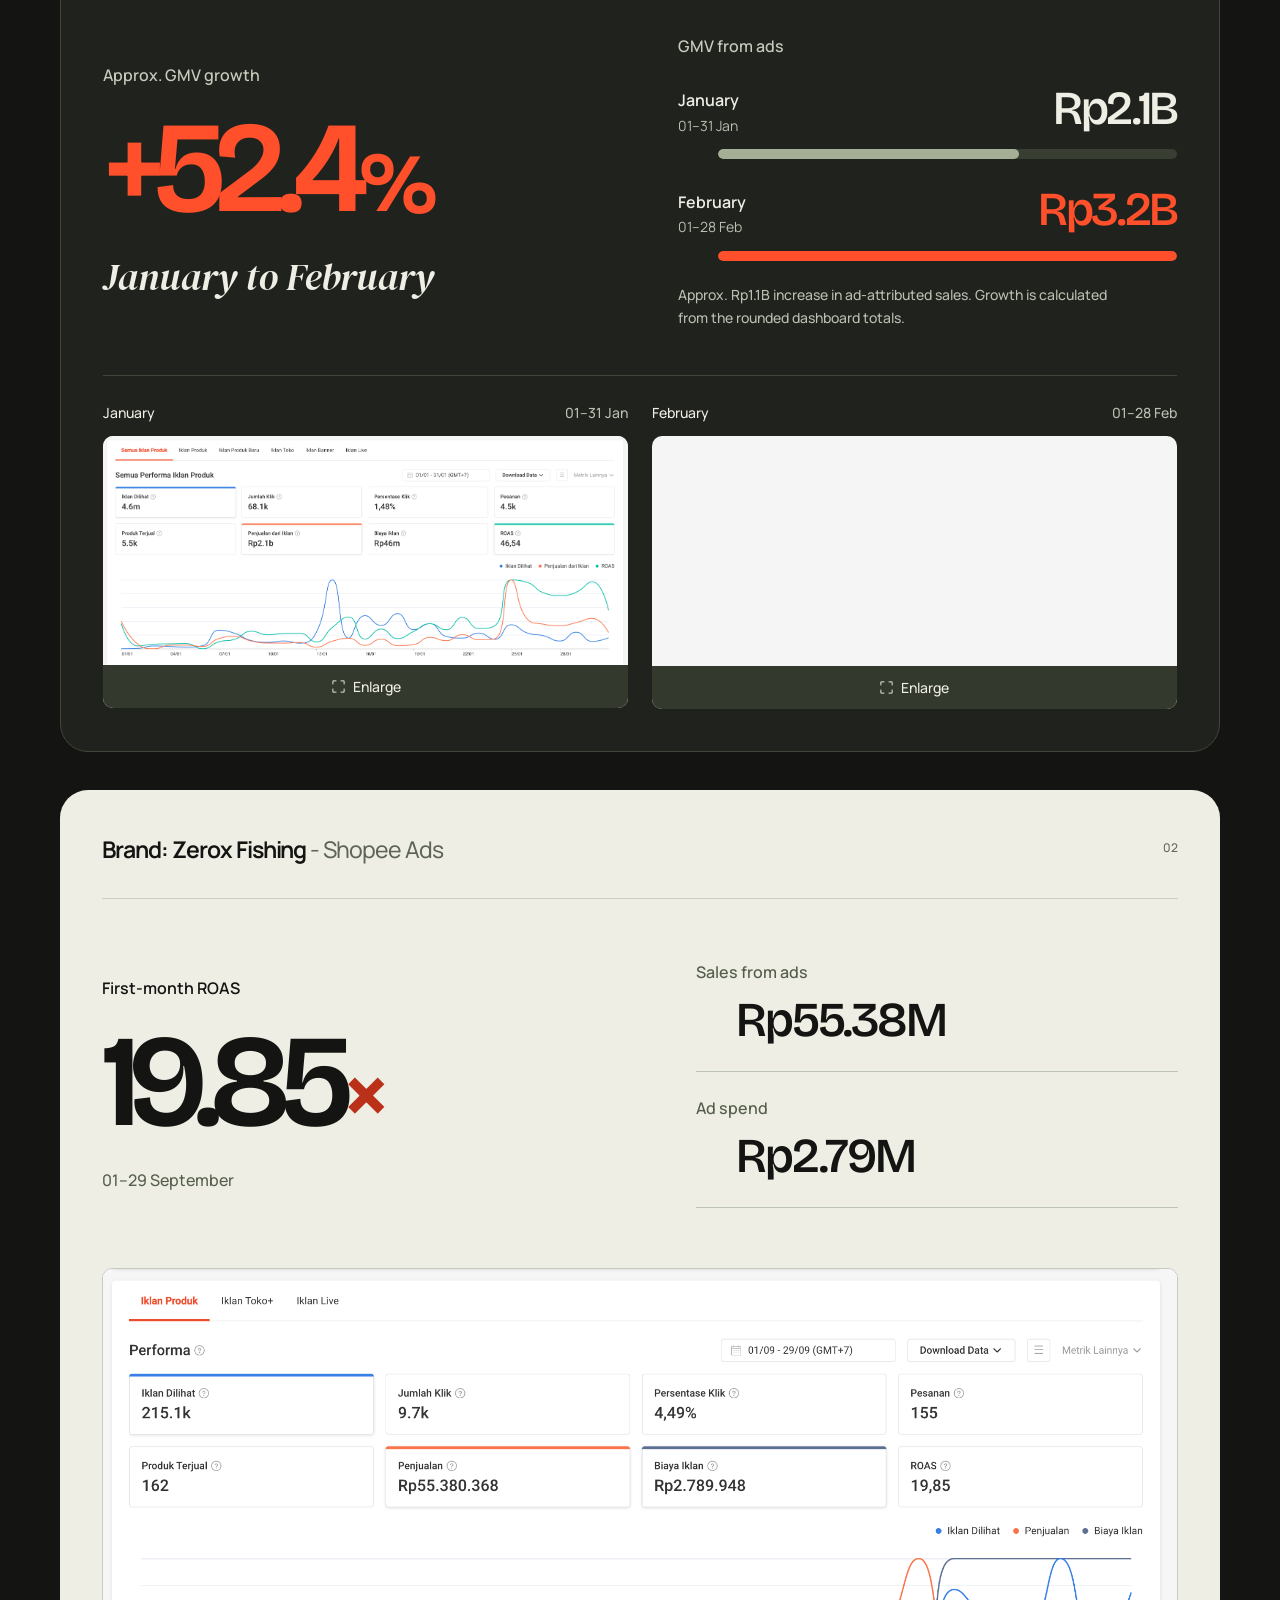
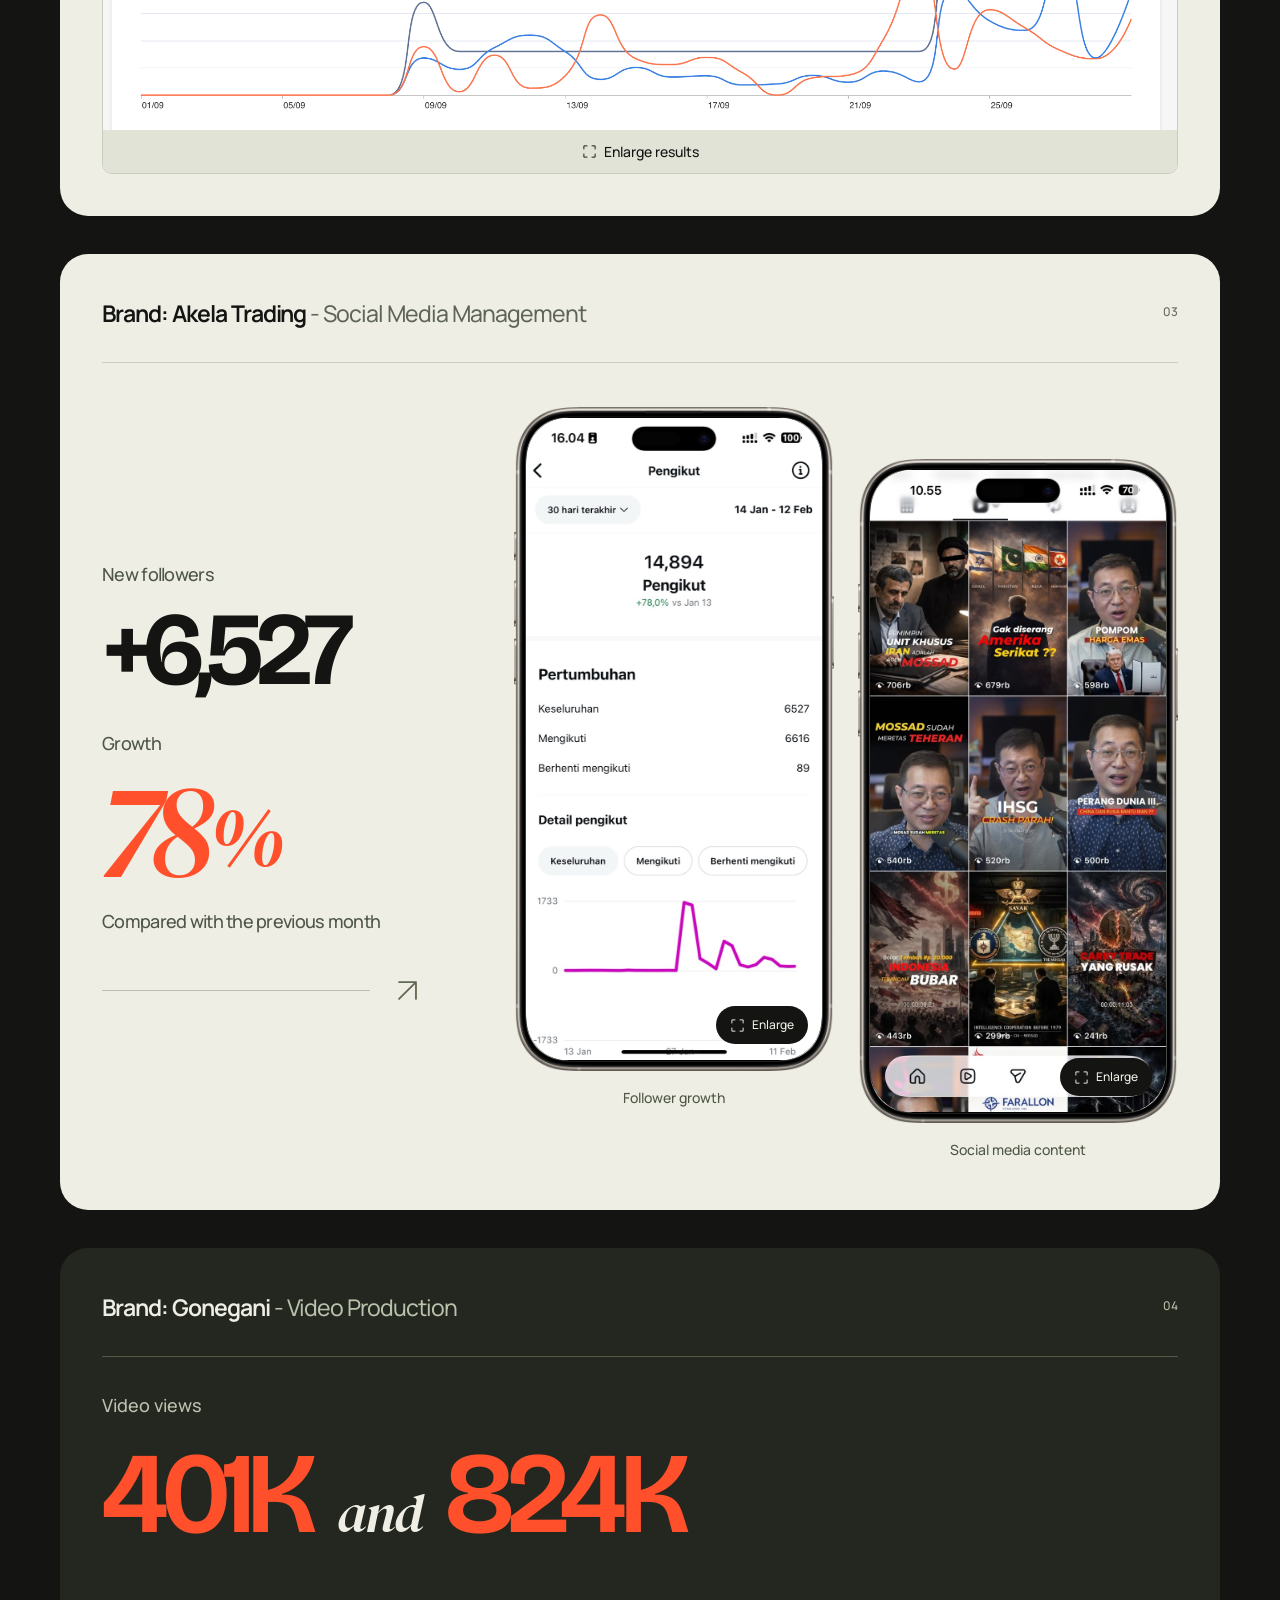
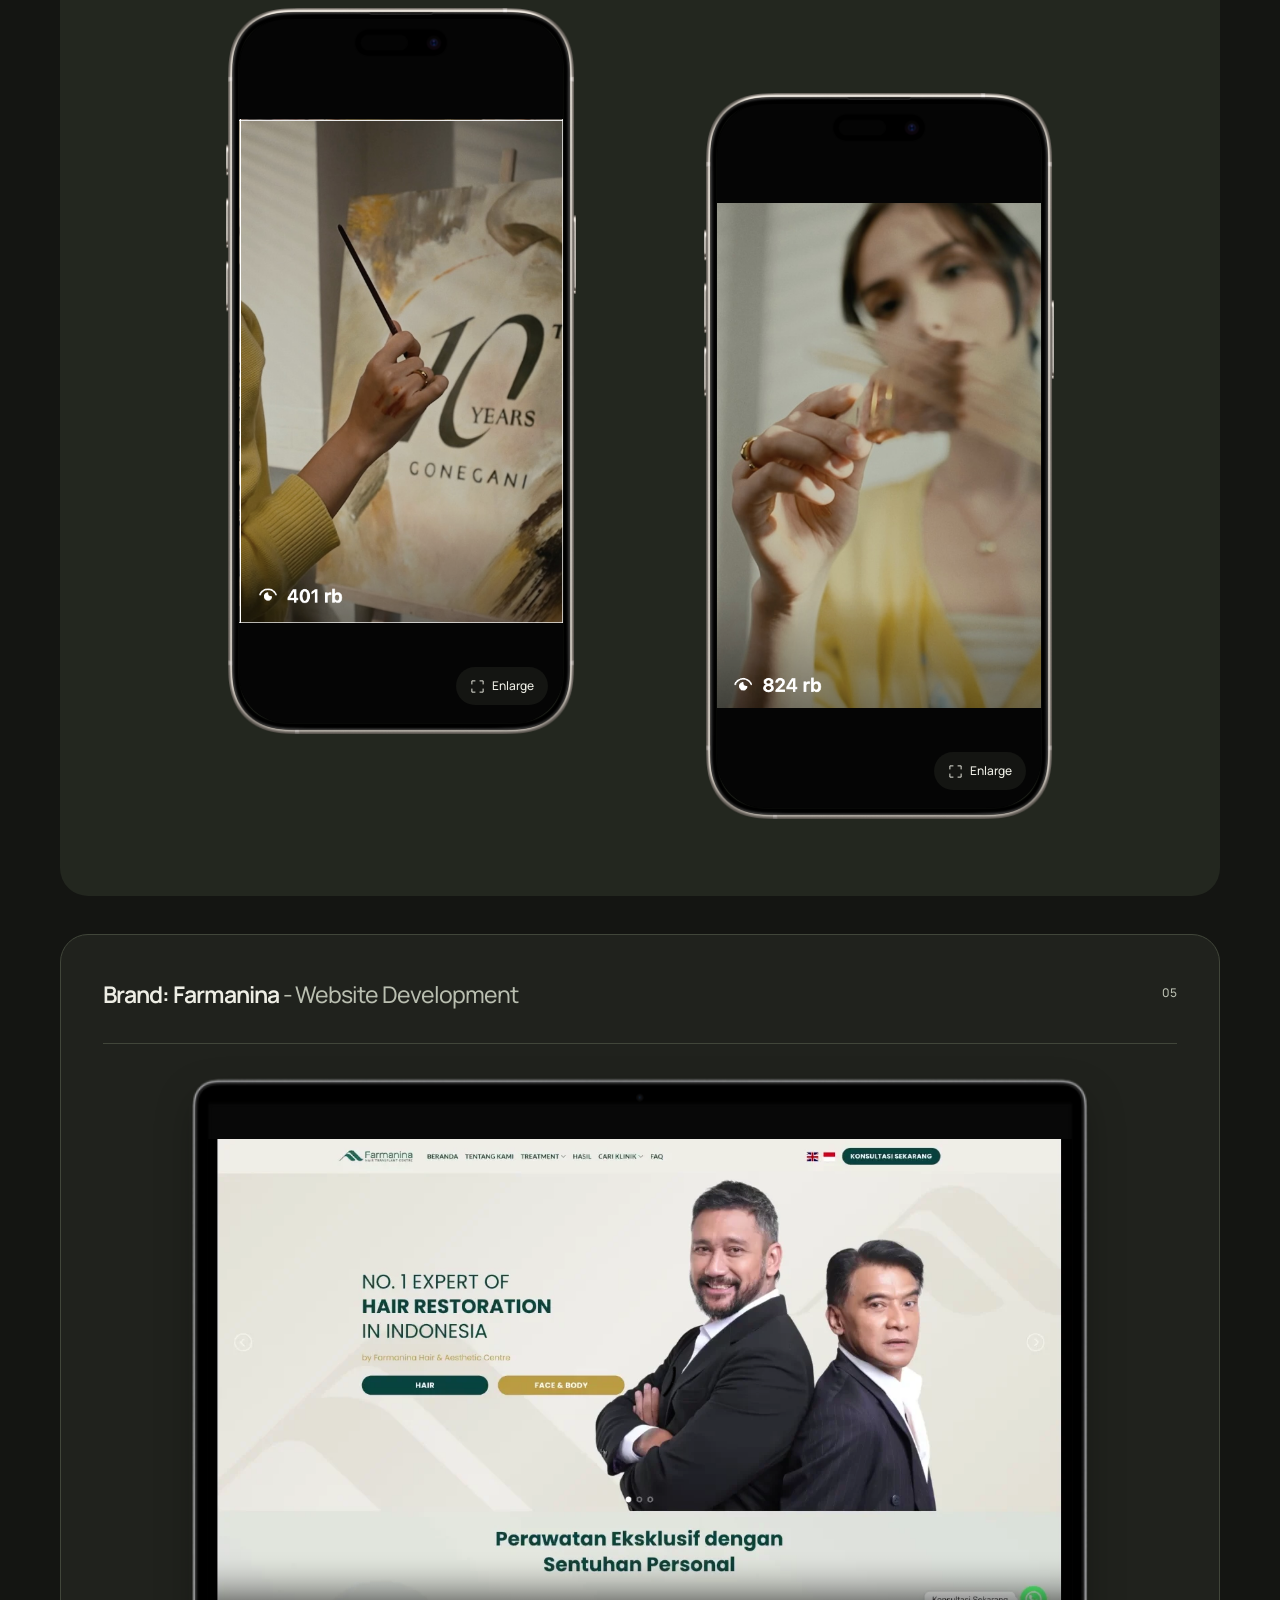
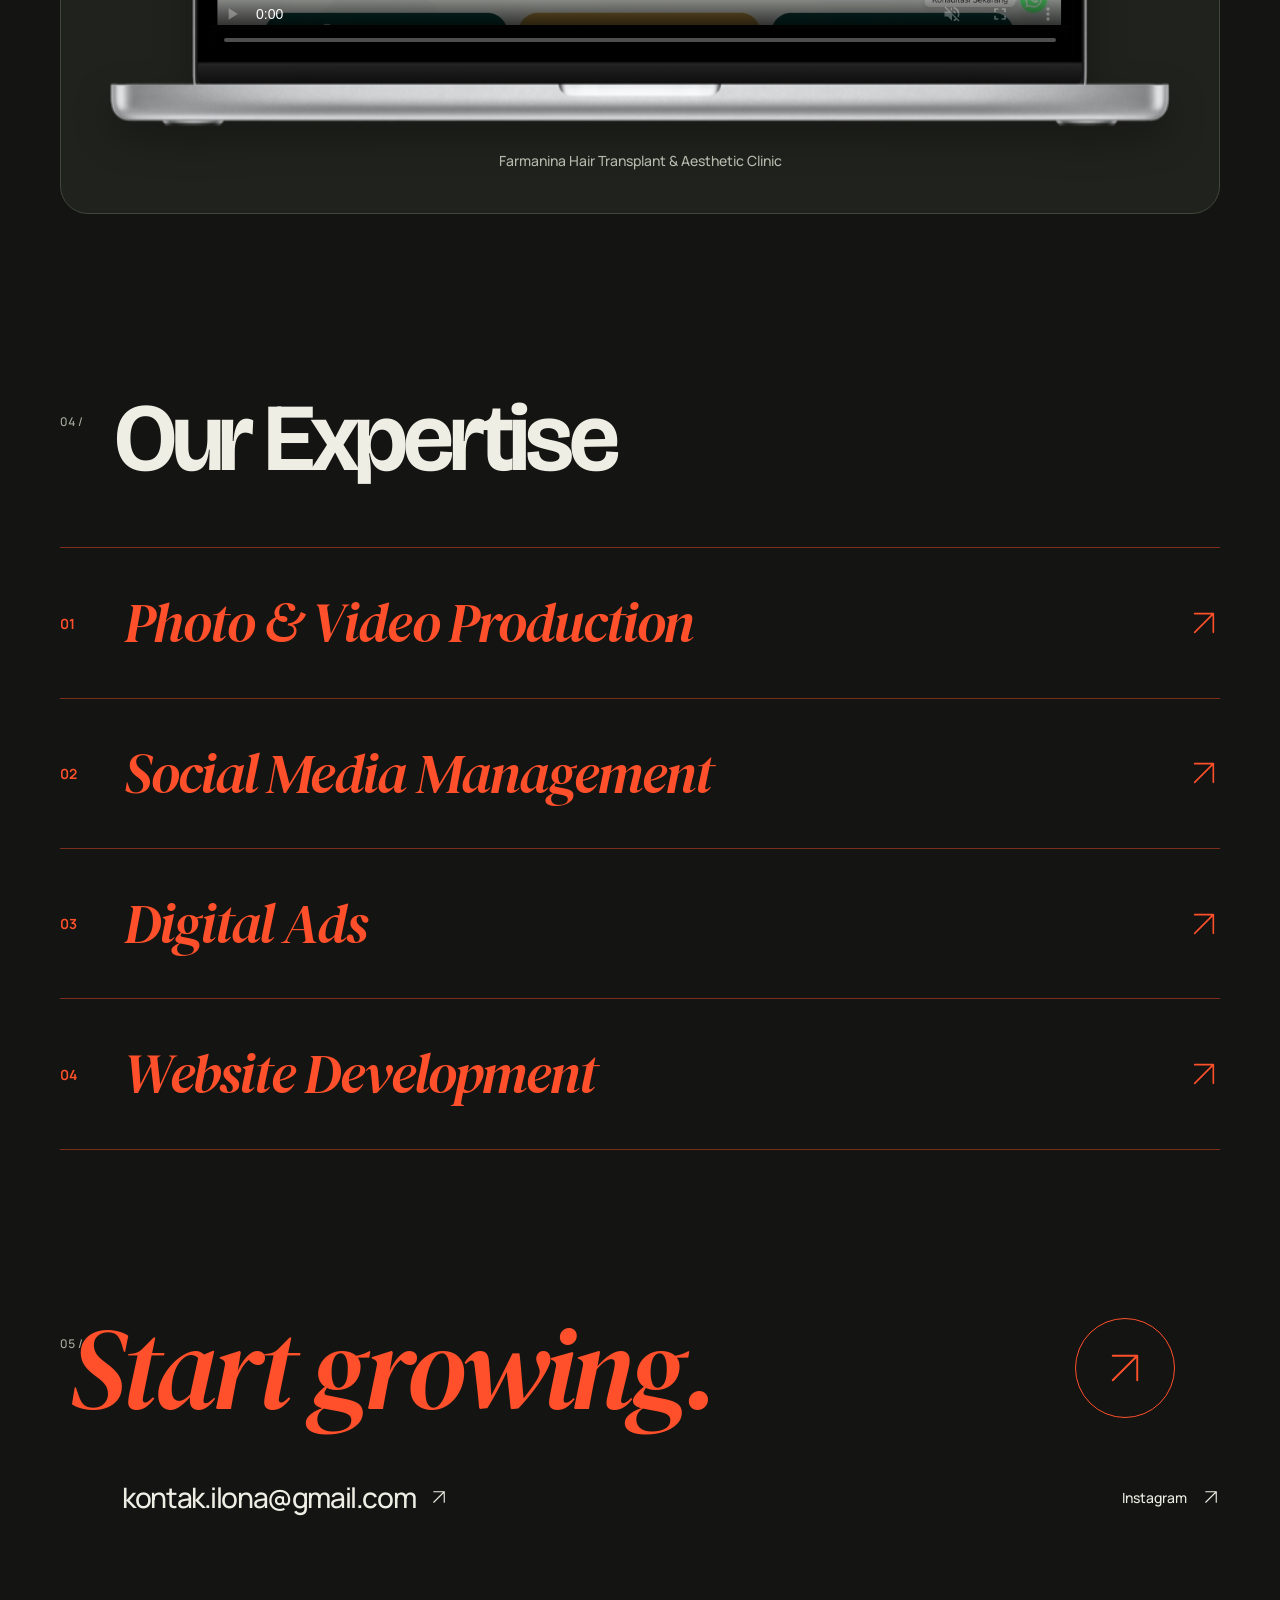
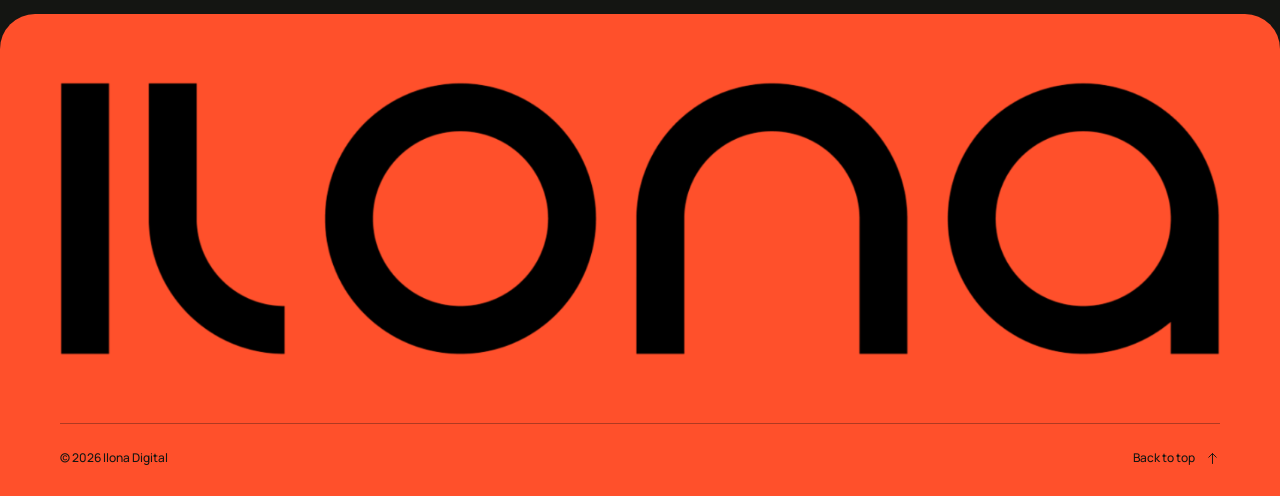
==== commit 43593db9: "Add files via upload" ====
--- a/index.html
+++ b/index.html
@@ -13,8 +13,8 @@
   <link rel="preload" href="./assets/bricolage-variable.woff2" as="font" type="font/woff2" crossorigin>
   <link rel="preload" href="./assets/manrope-variable.woff2" as="font" type="font/woff2" crossorigin>
   <link rel="preload" href="./assets/dm-serif-italic.woff2" as="font" type="font/woff2" crossorigin>
-  <link rel="stylesheet" href="./studio.css?v=8">
-  <script src="./studio.js?v=7" defer></script>
+  <link rel="stylesheet" href="./studio.css?v=10">
+  <script src="./studio.js?v=9" defer></script>
 </head>
 <body class="studio-direction">
   <a class="skip-link" href="#main">Skip to content</a>
@@ -204,6 +204,19 @@
                 </a>
             </figure>
           </div>
+        </article>
+        <article class="case-study farmanina-case" id="farmanina-website" aria-labelledby="farmanina-title">
+          <div class="case-top reveal"><h3 id="farmanina-title">Brand: Farmanina <span class="case-discipline">- Website Development</span></h3><span class="case-number" aria-hidden="true">05</span></div>
+          <figure class="website-preview reveal">
+            <div class="macbook-mockup">
+              <video class="macbook-screen" data-portfolio-video controls muted loop playsinline preload="none" poster="./assets/brief/farmanina-website-poster.webp" width="1280" height="720" aria-label="Farmanina clinic website walkthrough on a MacBook">
+                <source src="./assets/brief/farmanina-website-preview.mp4" type="video/mp4">
+                <a href="./assets/brief/farmanina-website-preview.mp4">Watch the Farmanina website walkthrough</a>
+              </video>
+              <img class="macbook-frame" src="./assets/device/macbook-pro-frame.png" width="800" height="489" alt="" aria-hidden="true" loading="lazy" decoding="async">
+            </div>
+            <figcaption>Farmanina Hair Transplant &amp; Aesthetic Clinic</figcaption>
+          </figure>
         </article>
       </div>
     </section>
--- a/studio.css
+++ b/studio.css
@@ -123,3 +123,15 @@
 /* Keep portfolio spacing consistent after reordering cases. */
 .work-section .case-study{margin-top:0}.work-section .case-study + .case-study{margin-top:38px}
 @media(max-width:520px){.work-section .case-study + .case-study{margin-top:24px}}
+
+/* Clinic website walkthrough inside an original transparent MacBook frame. */
+.farmanina-case{background:#20221d;color:var(--paper);border:1px solid #41463a}
+.farmanina-case .case-top{border-color:#41463a}.farmanina-case .case-discipline,.farmanina-case .case-number{color:#b9beb0}
+.macbook-mockup{position:relative;isolation:isolate;width:100%;max-width:1060px;aspect-ratio:800/489;margin:12px auto 0;filter:drop-shadow(0 16px 18px #0004)}
+.macbook-mockup .macbook-screen{display:block;position:absolute;left:9.25%;top:3.68098%;width:81.5%;height:86.29857%;aspect-ratio:auto;background:#080808;object-fit:contain;border-radius:0;z-index:1}
+.macbook-frame{position:relative;display:block;width:100%;height:auto;z-index:2;pointer-events:none;user-select:none}
+.macbook-mockup .macbook-screen:fullscreen{inset:0;width:100%;height:100%;object-fit:contain;border-radius:0}
+.macbook-mockup .macbook-screen:-webkit-full-screen{inset:0;width:100%;height:100%;object-fit:contain;border-radius:0}
+.website-preview video:focus-visible{outline:2px solid var(--orange);outline-offset:5px}
+.website-preview figcaption{font-size:14px;line-height:1.5;color:#b9beb0;margin-top:23px;text-align:center}
+@media(max-width:520px){.farmanina-case .case-discipline{font-size:14px}.macbook-mockup{margin-top:5px;filter:drop-shadow(0 8px 9px #0004)}}
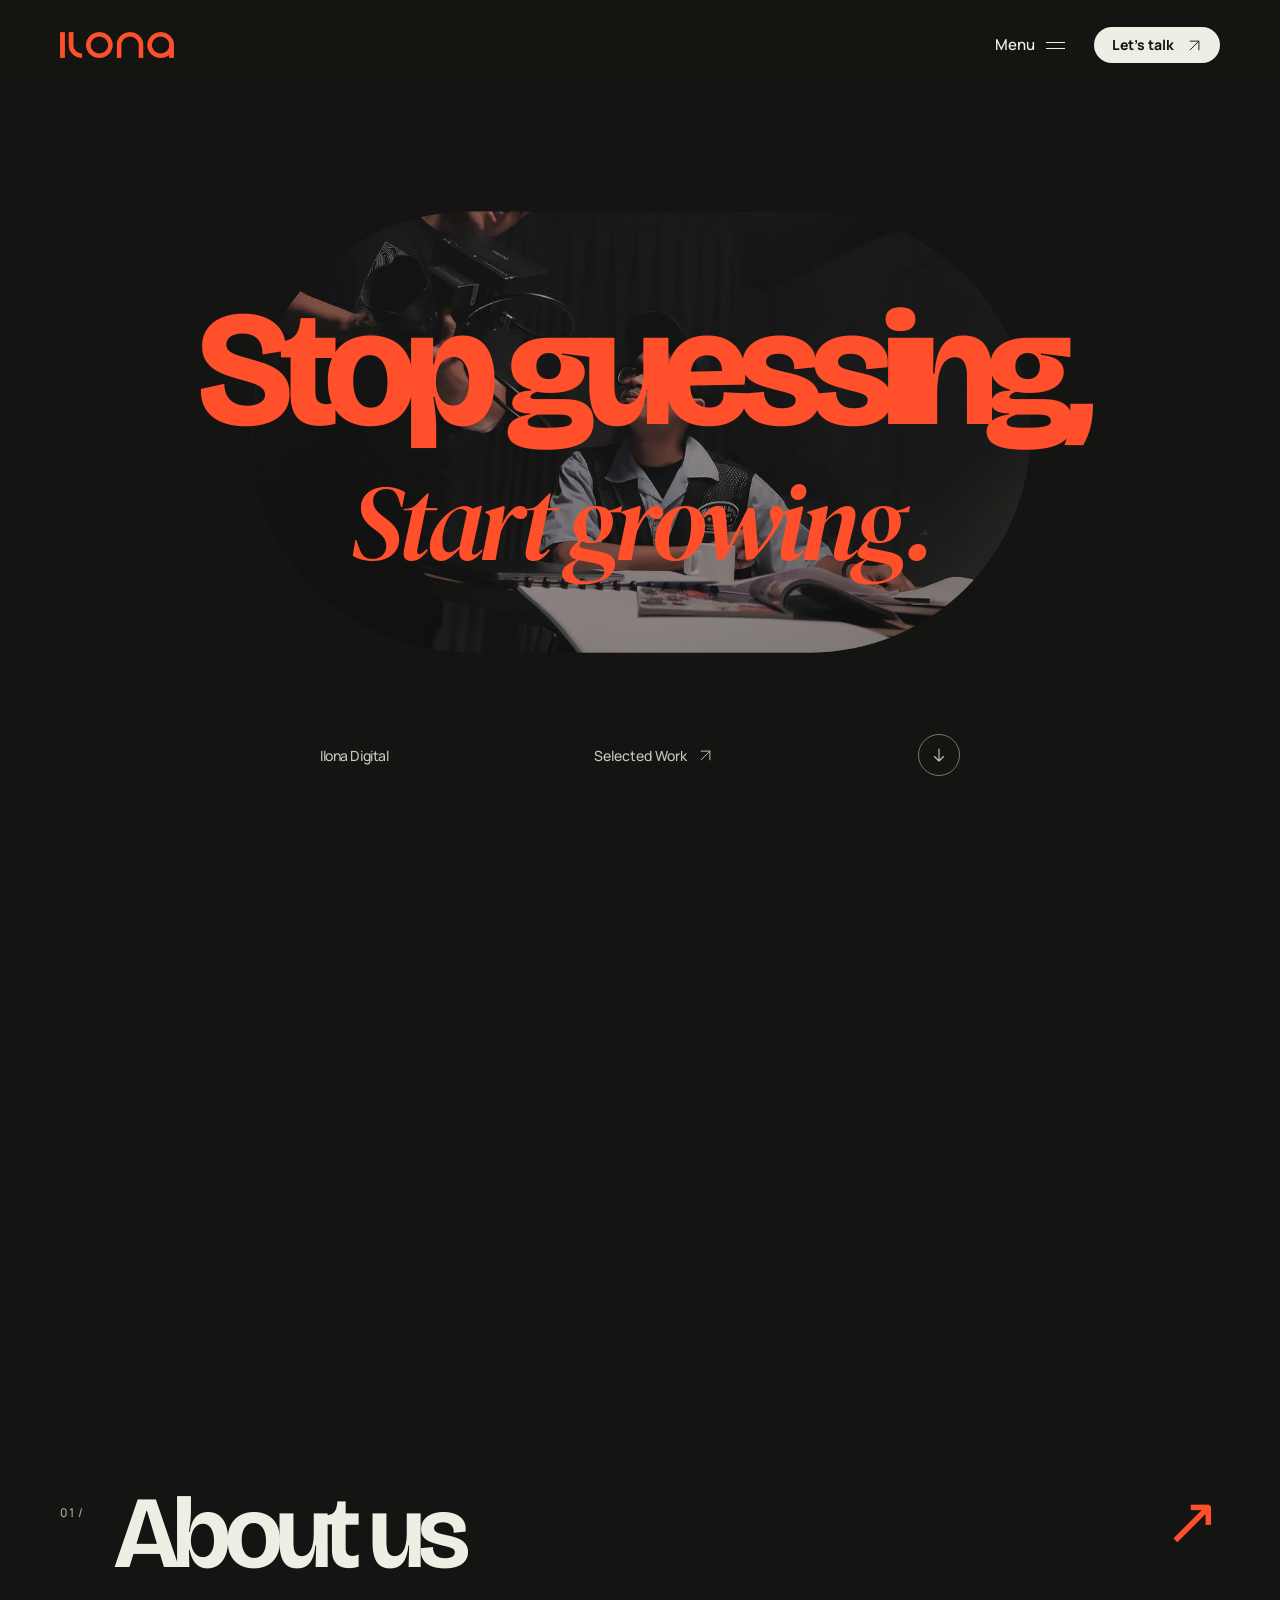
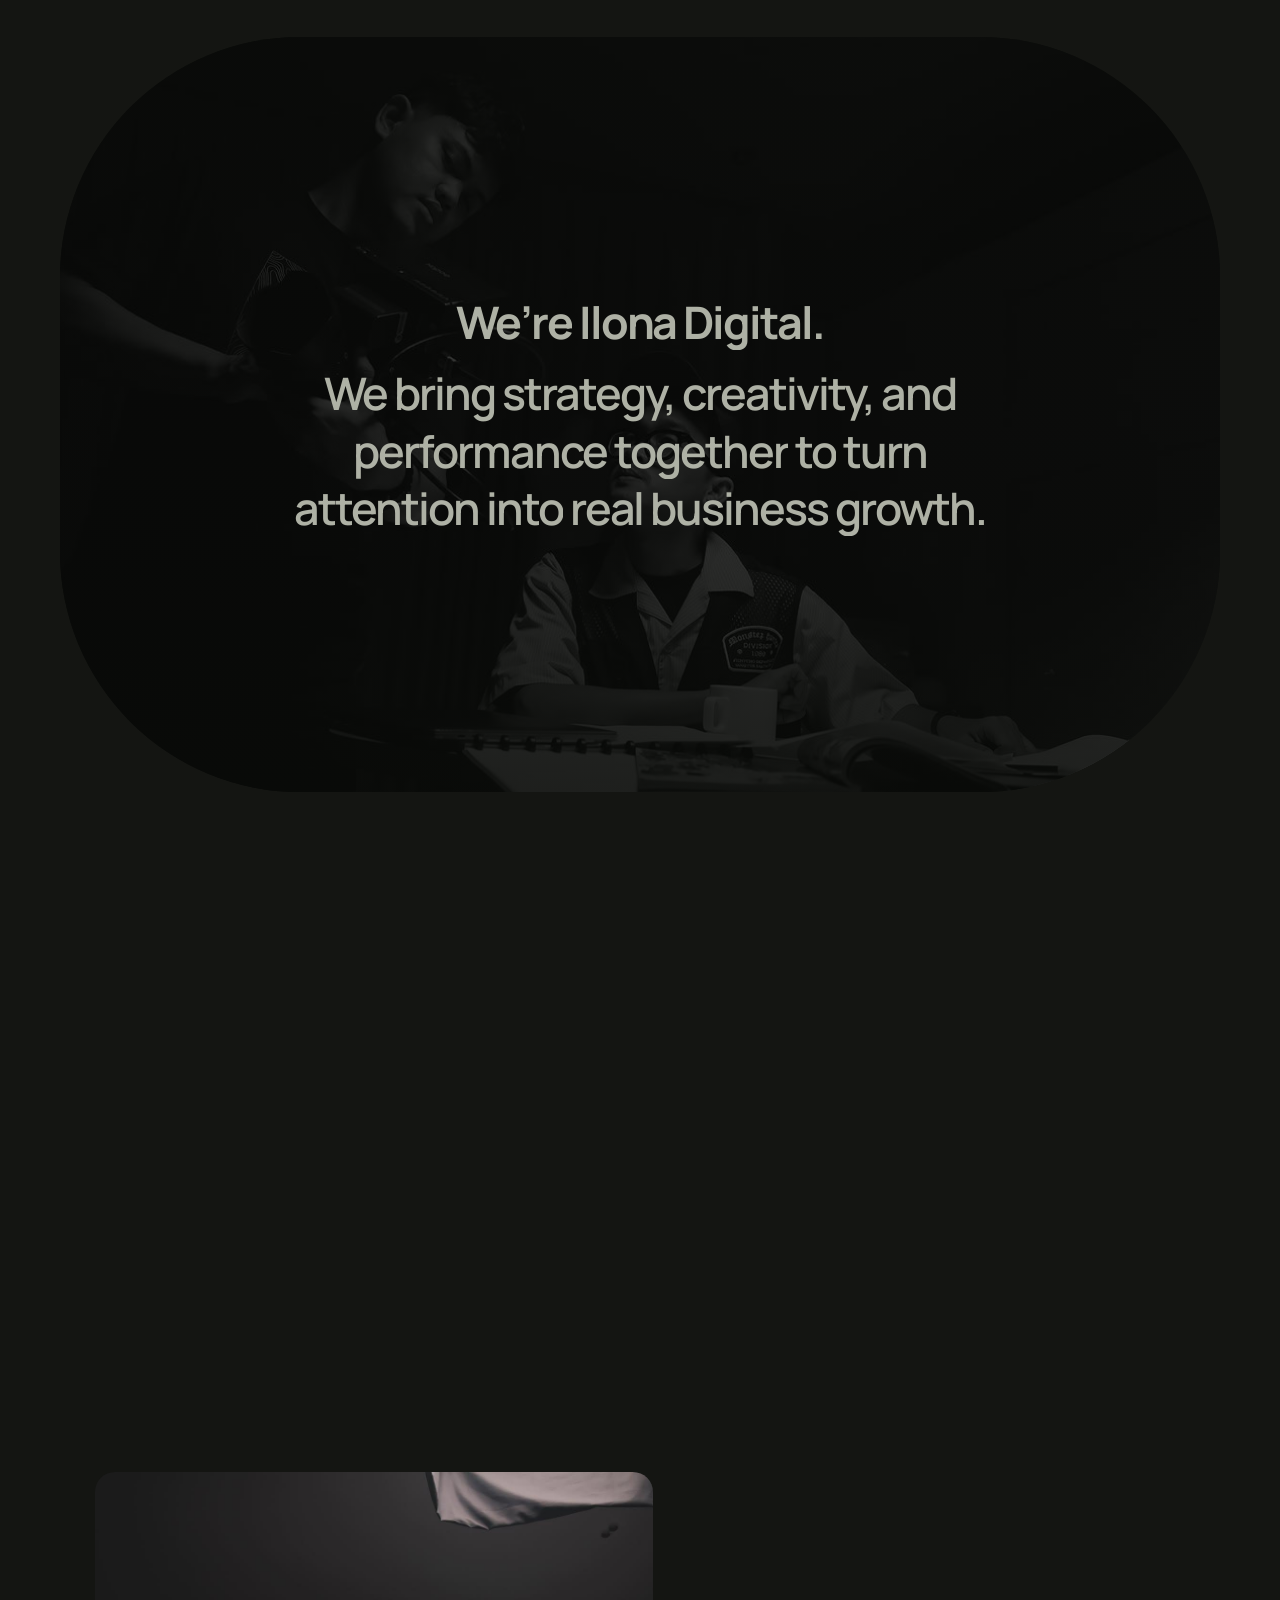
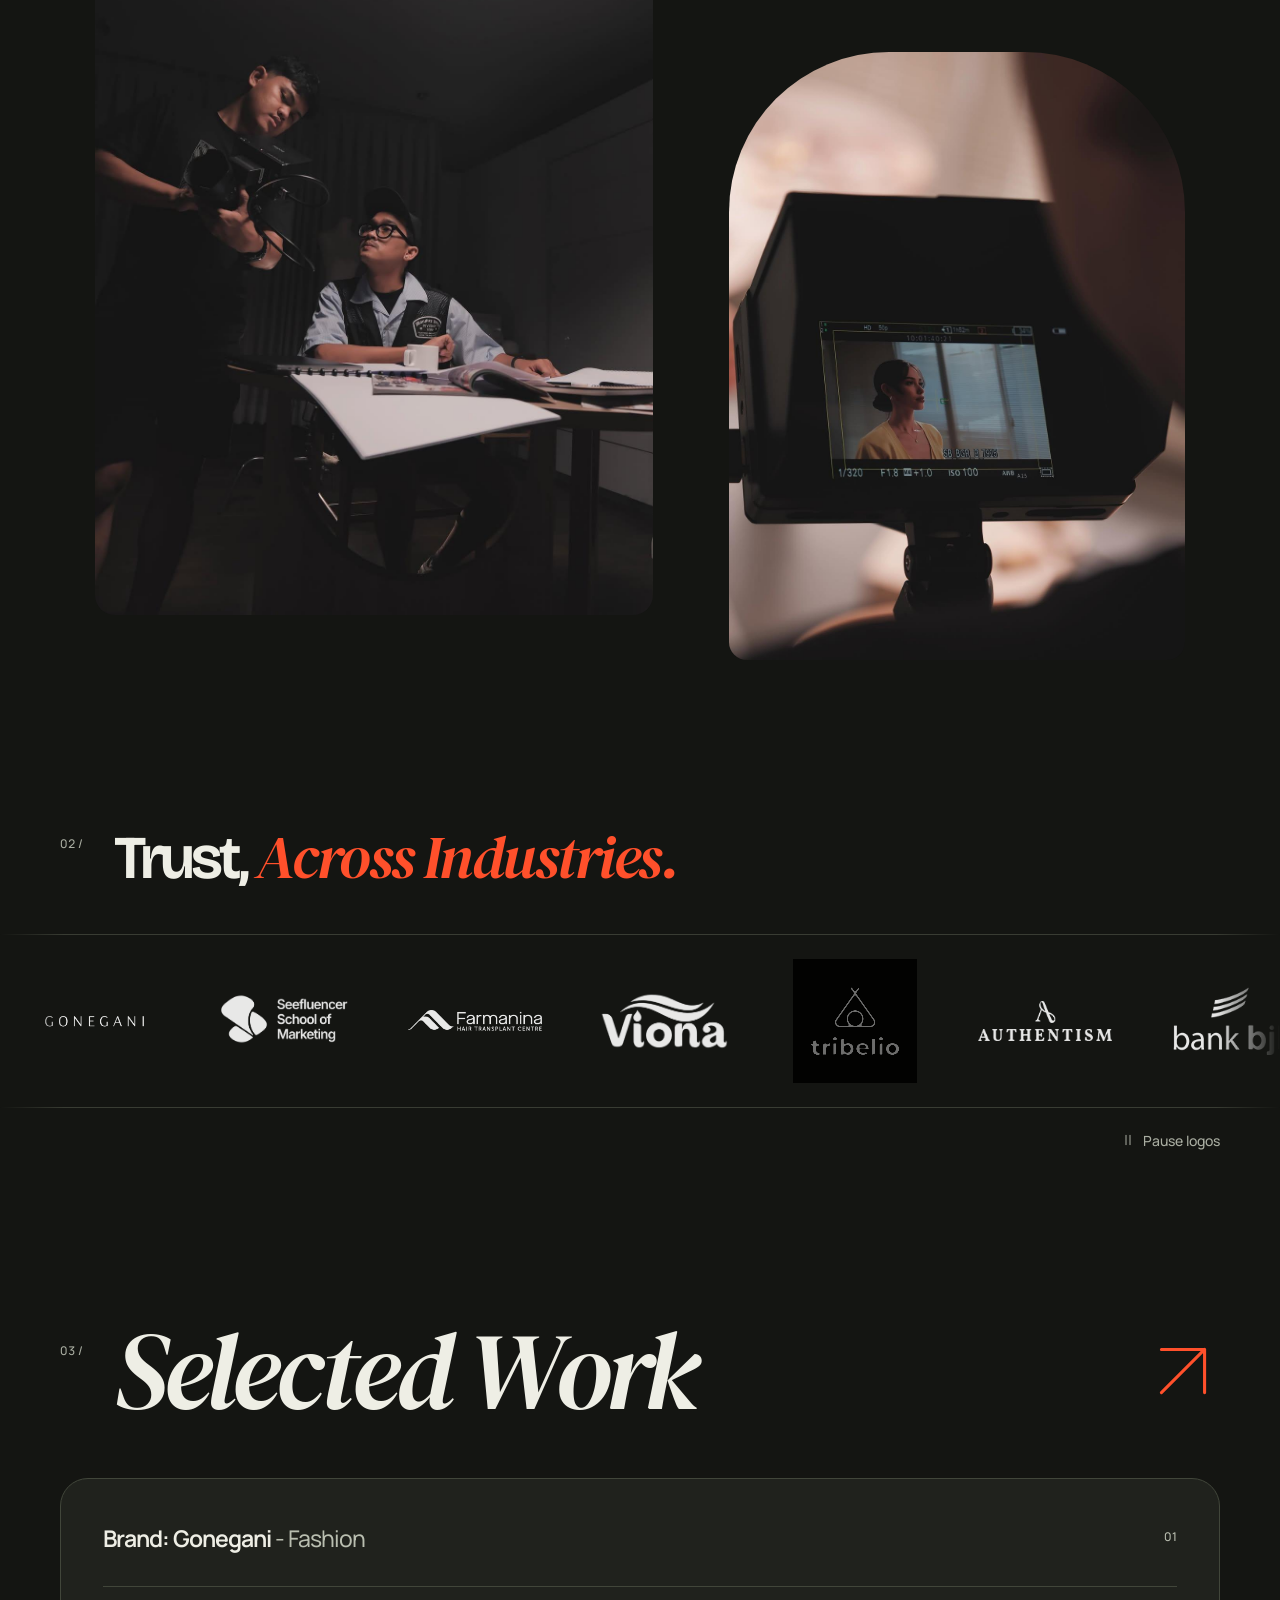
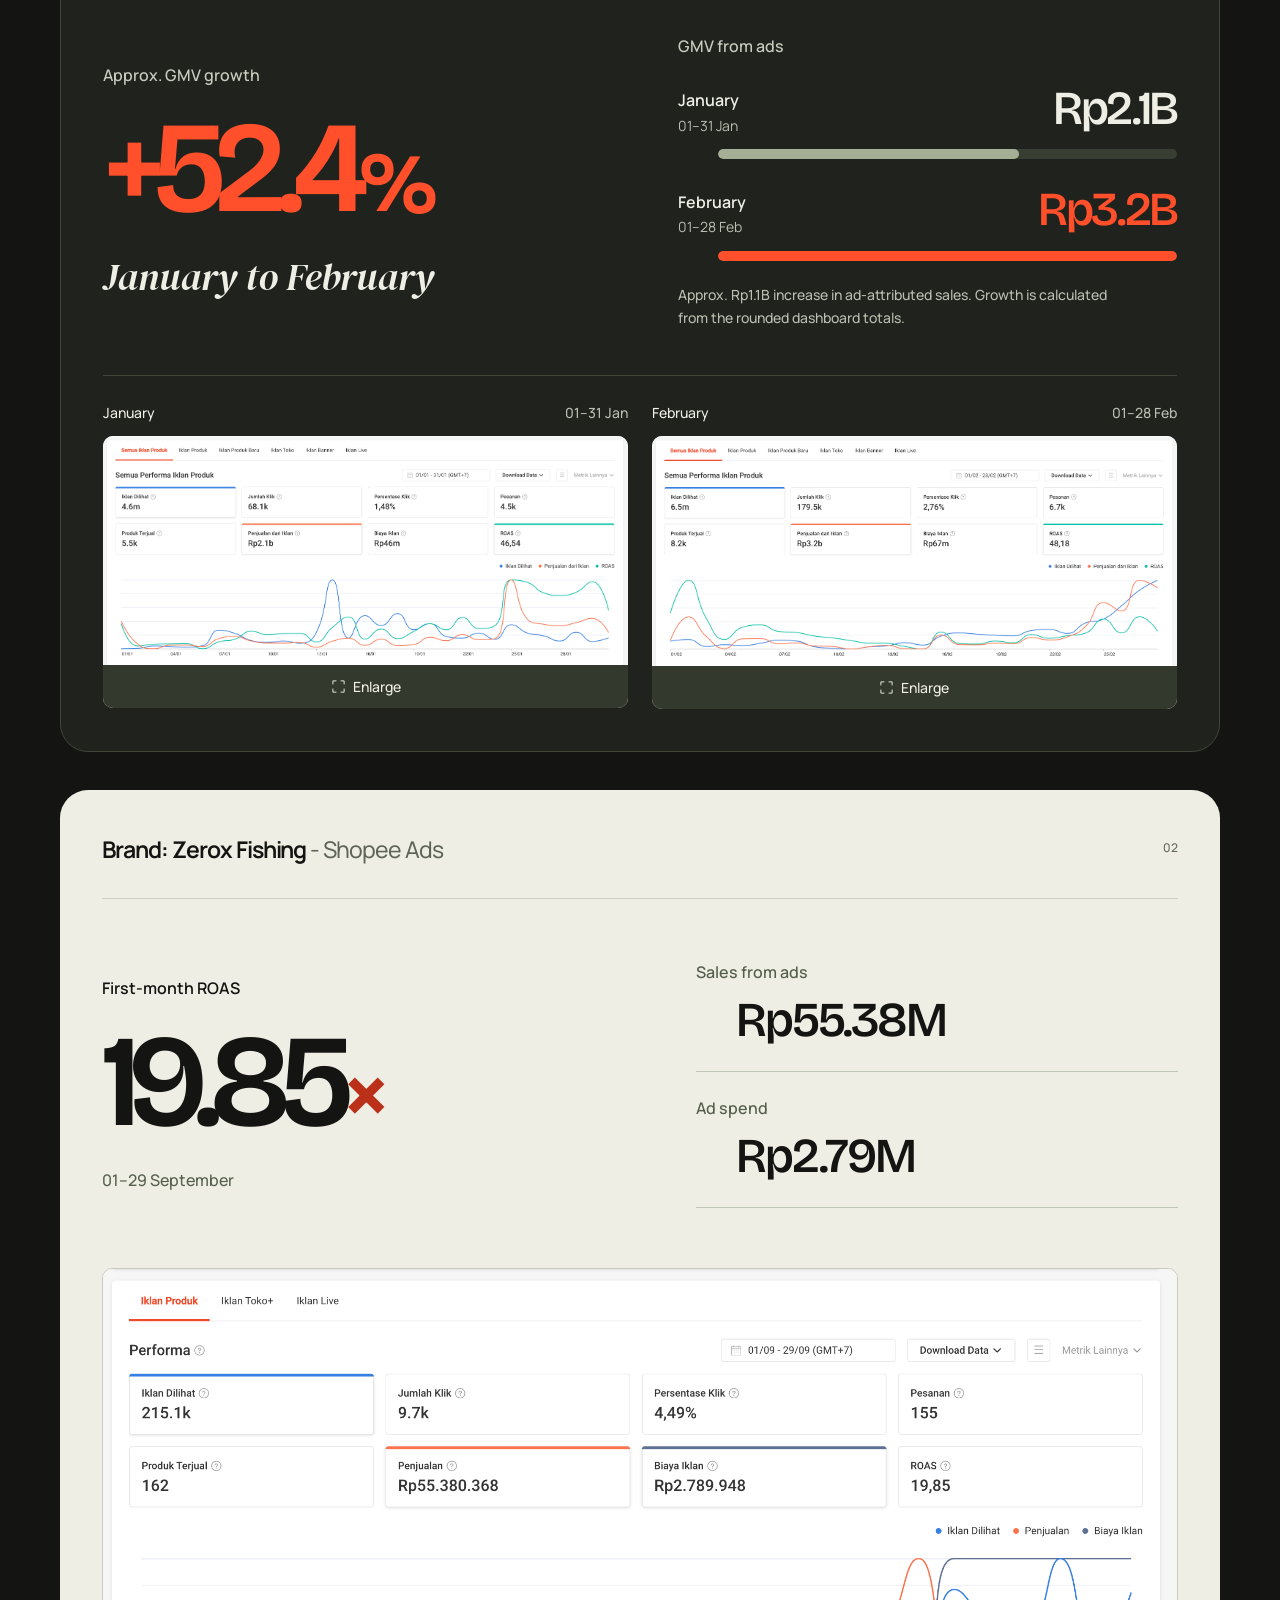
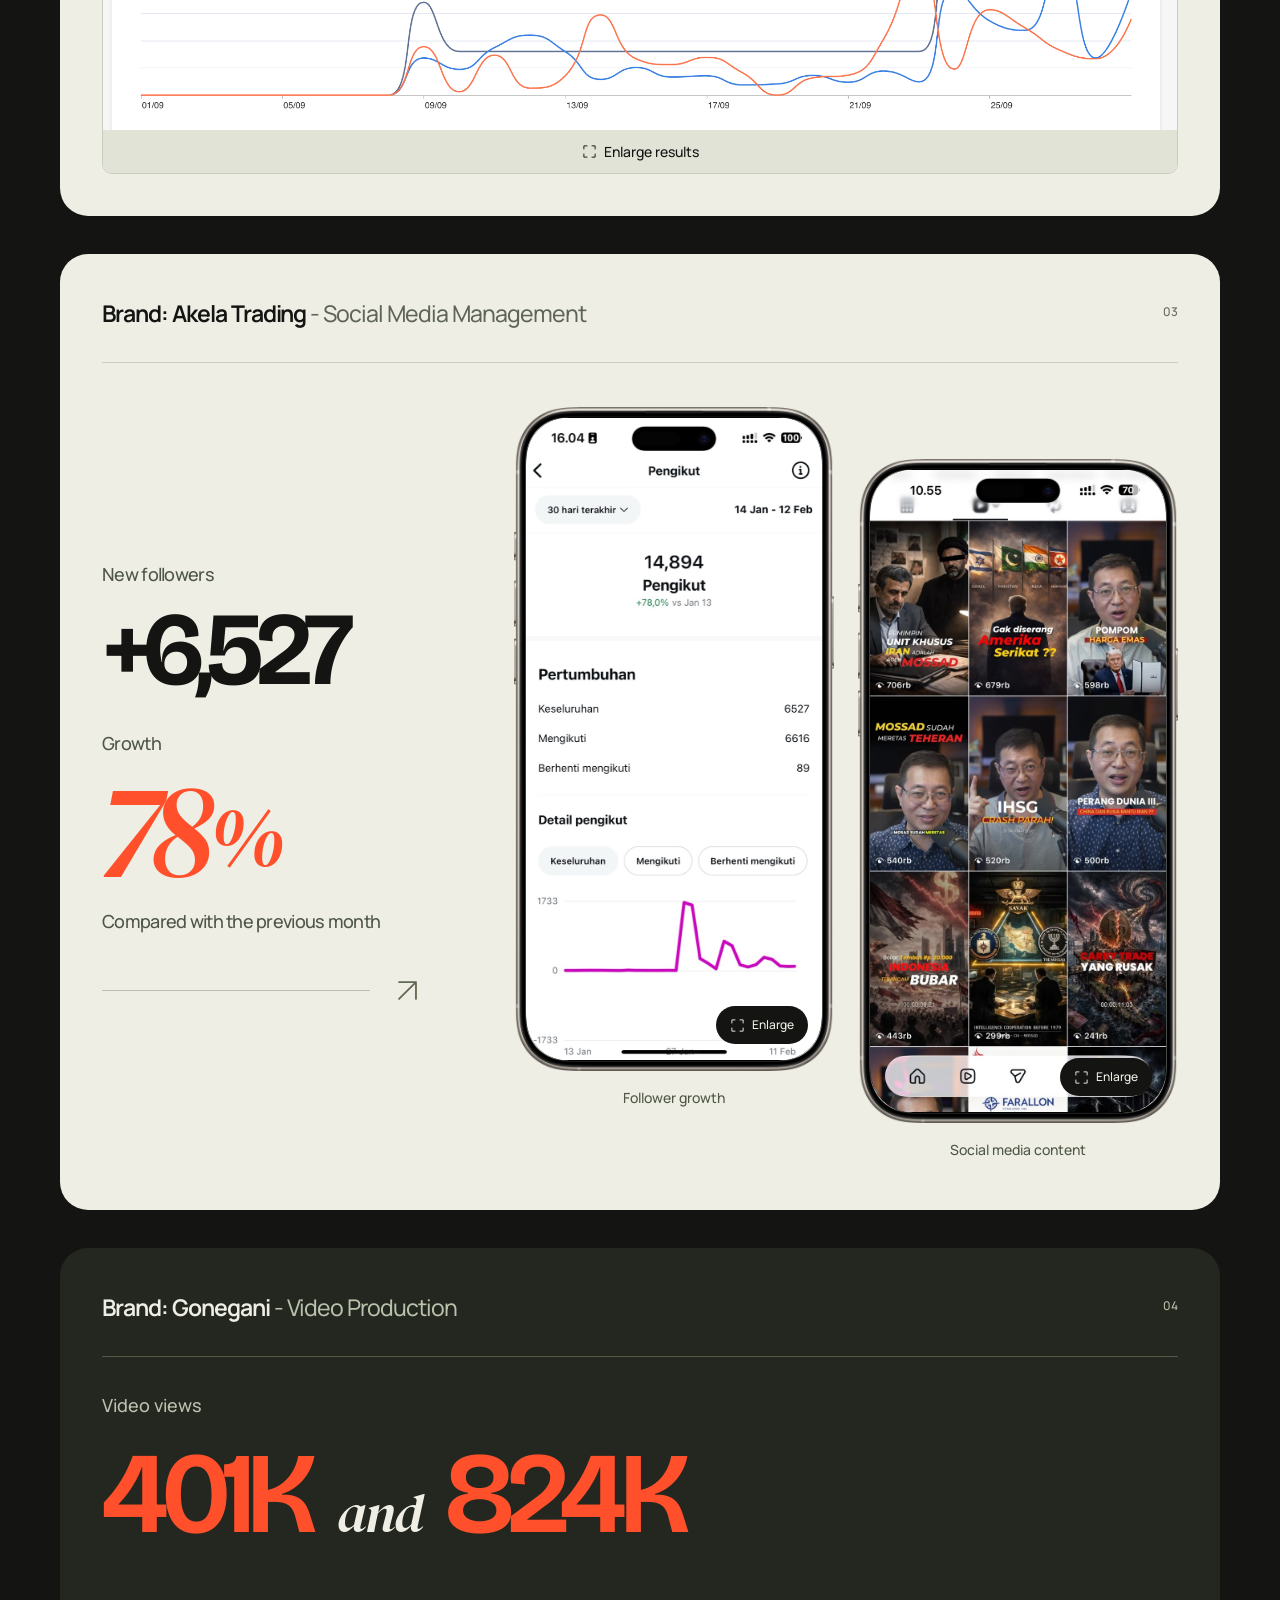
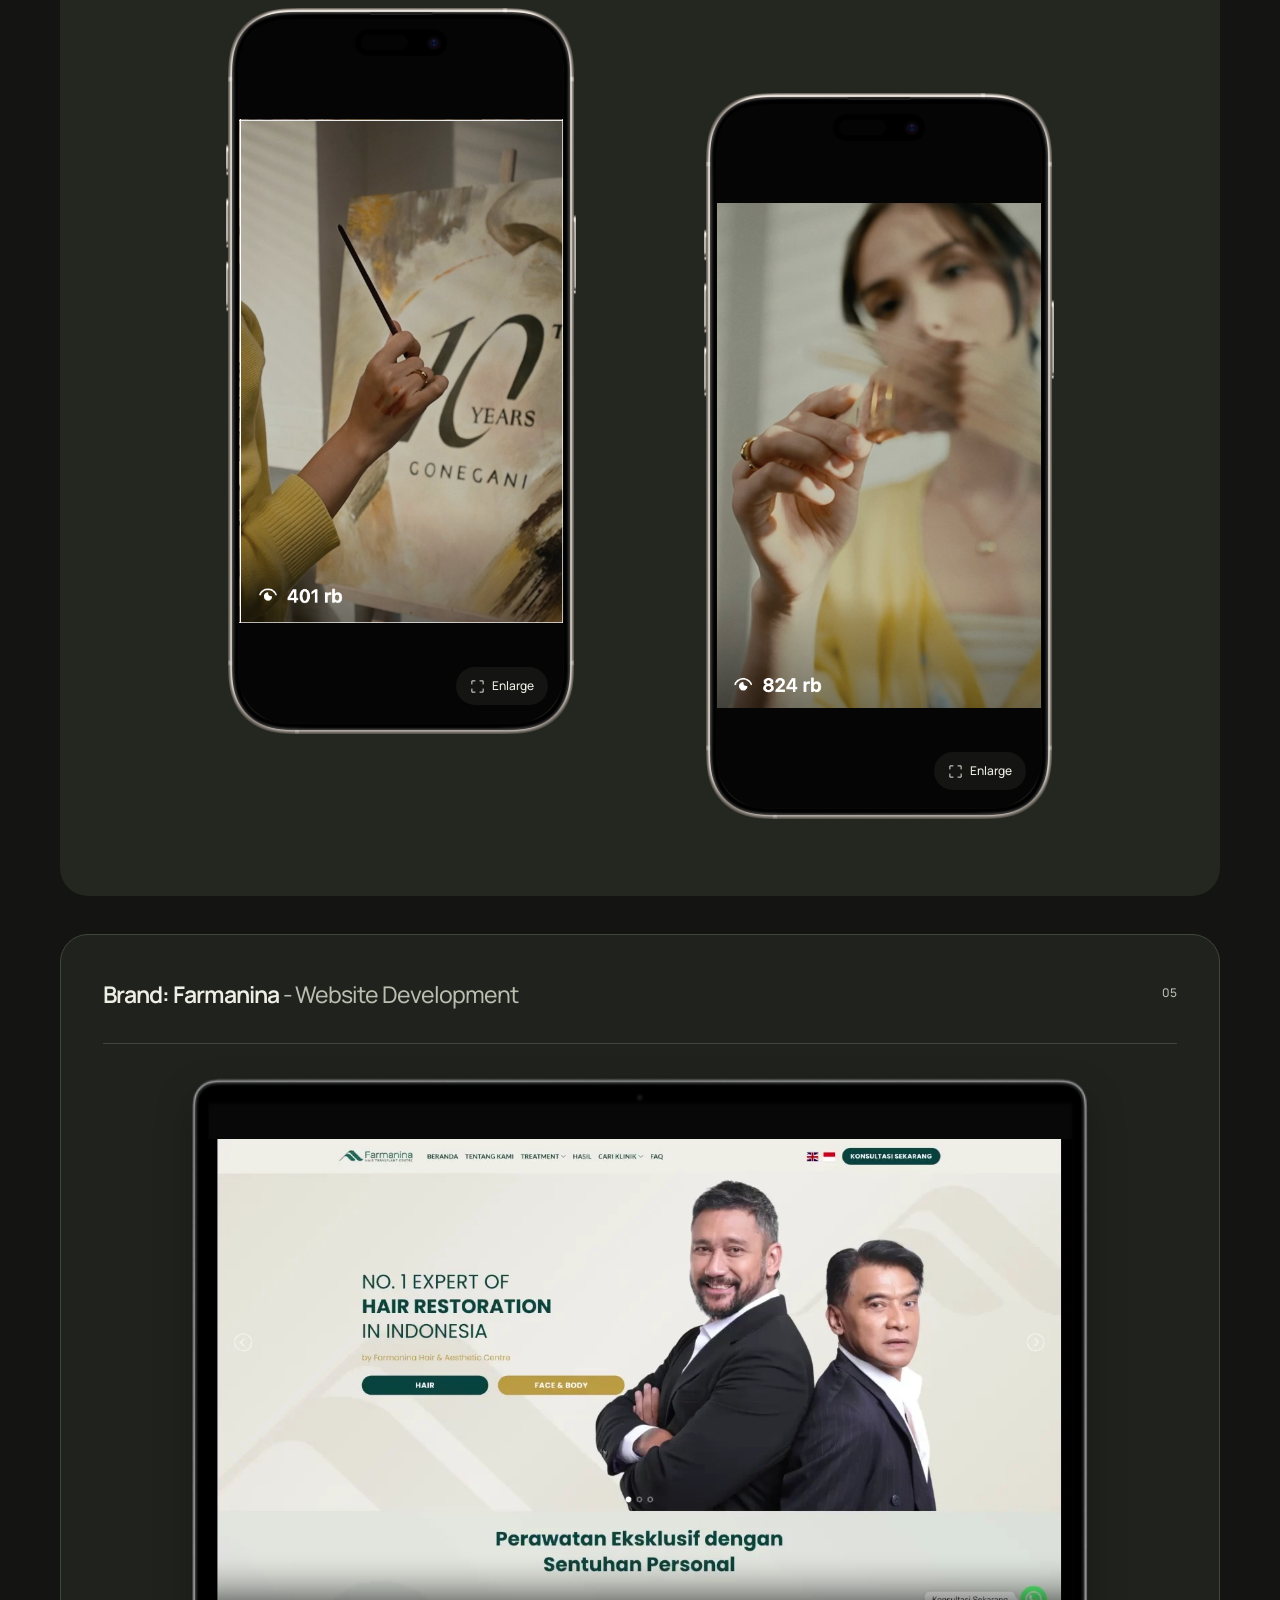
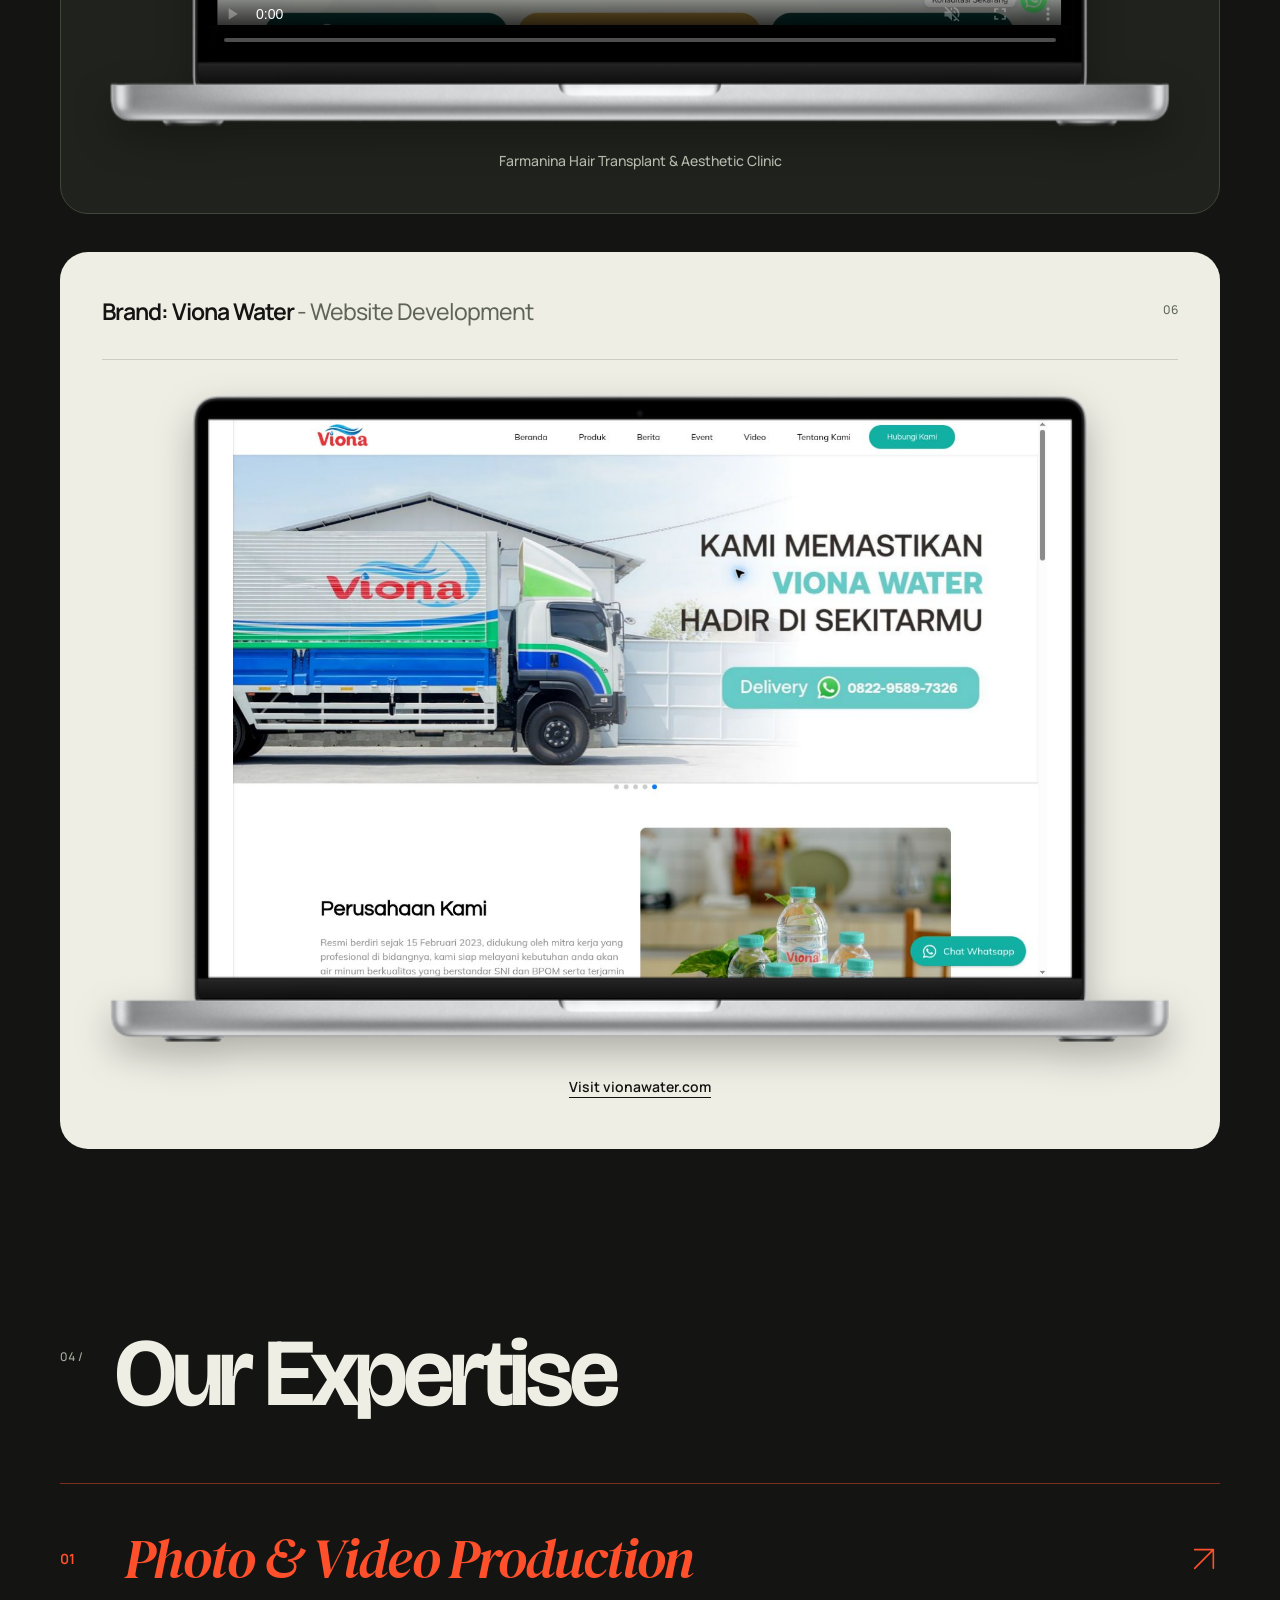
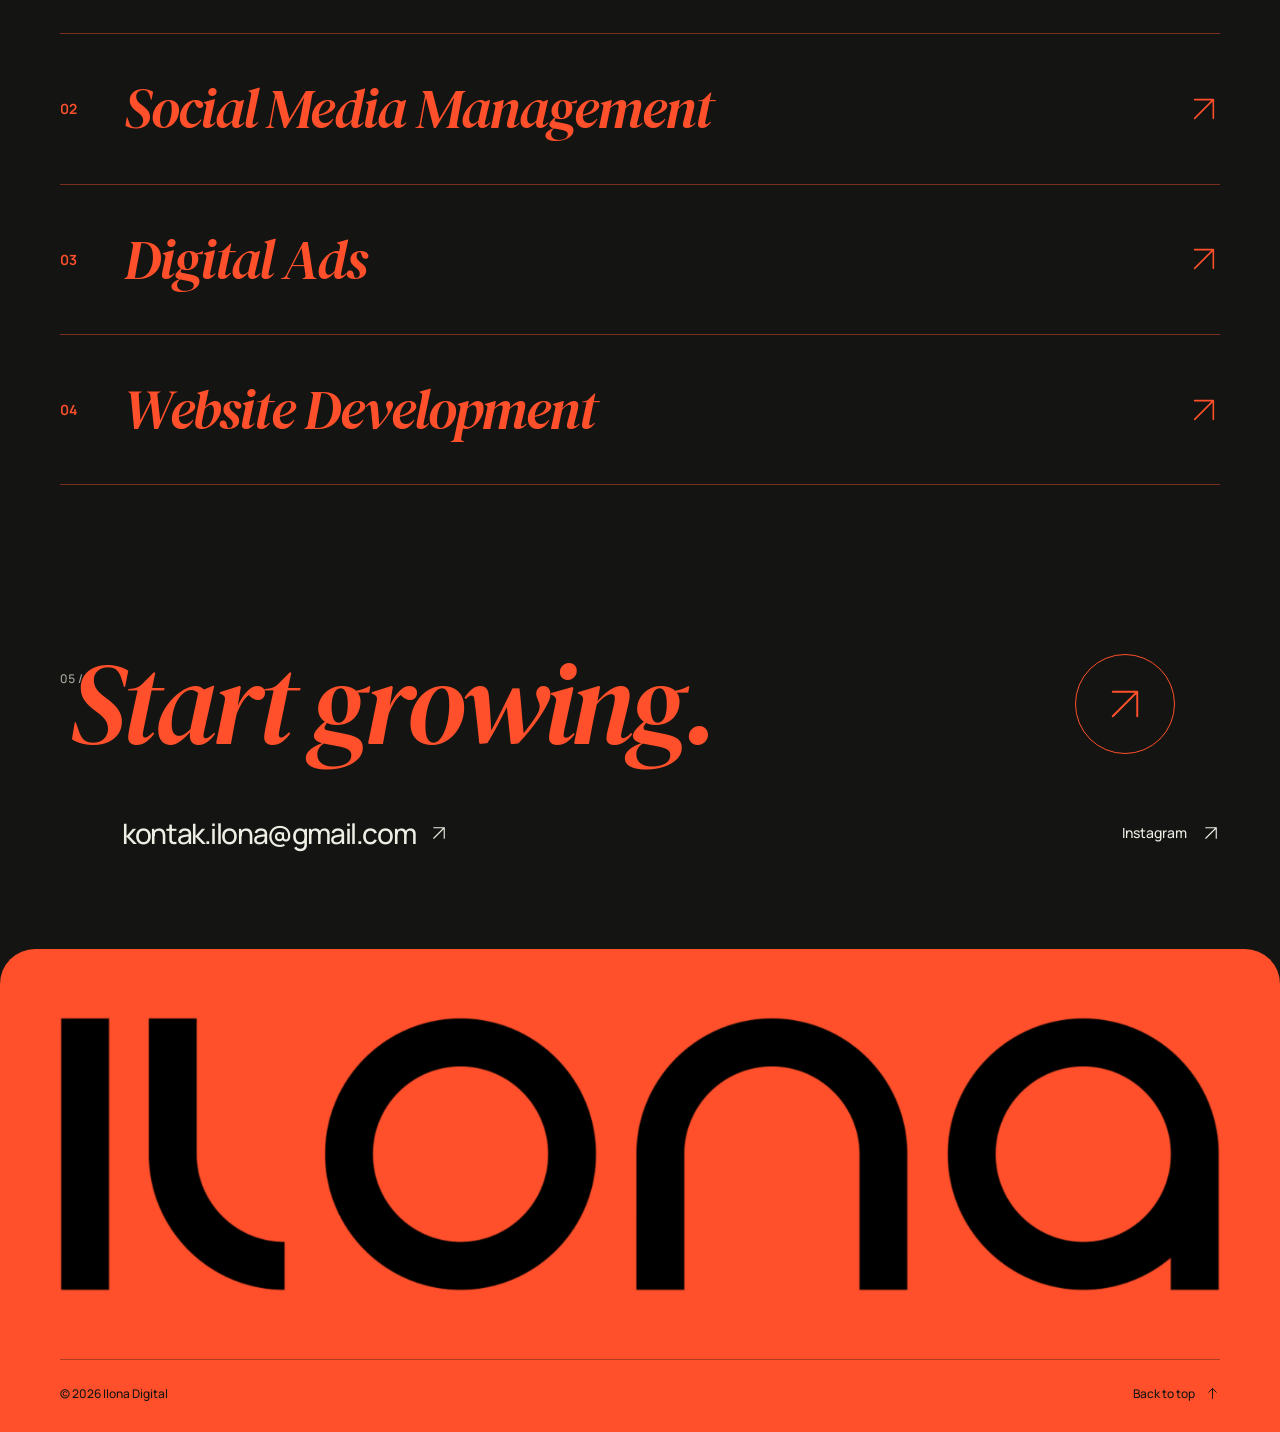
==== commit 78608a71: "Update 12 okt" ====
--- a/index.html
+++ b/index.html
@@ -13,7 +13,7 @@
   <link rel="preload" href="./assets/bricolage-variable.woff2" as="font" type="font/woff2" crossorigin>
   <link rel="preload" href="./assets/manrope-variable.woff2" as="font" type="font/woff2" crossorigin>
   <link rel="preload" href="./assets/dm-serif-italic.woff2" as="font" type="font/woff2" crossorigin>
-  <link rel="stylesheet" href="./studio.css?v=10">
+  <link rel="stylesheet" href="./studio.css?v=11">
   <script src="./studio.js?v=9" defer></script>
 </head>
 <body class="studio-direction">
@@ -84,6 +84,7 @@
             <li class="logo-gonegani"><img src="./assets/clients/gonegani.png" width="2048" height="474" alt="Gonegani" loading="lazy" decoding="async"></li>
             <li class="logo-seefluencer"><img src="./assets/clients/seefluencer.png" width="669" height="275" alt="Seefluencer School of Marketing" loading="lazy" decoding="async"></li>
             <li class="logo-farmanina"><img src="./assets/clients/farmanina.webp" width="963" height="157" alt="Farmanina Hair Transplant Centre" loading="lazy" decoding="async"></li>
+            <li class="logo-viona"><img src="./assets/clients/viona.png" width="580" height="266" alt="Viona Water" loading="lazy" decoding="async"></li>
             <li class="logo-tribelio"><img src="./assets/clients/tribelio.png" width="500" height="500" alt="Tribelio" loading="lazy" decoding="async"></li>
             <li class="logo-authentism"><img src="./assets/clients/authentism.webp" width="182" height="53" alt="Authentism" loading="lazy" decoding="async"></li>
             <li class="logo-bank-bjb"><img src="./assets/clients/bank-bjb.png" width="179" height="90" alt="Bank BJB" loading="lazy" decoding="async"></li>
@@ -216,6 +217,16 @@
               <img class="macbook-frame" src="./assets/device/macbook-pro-frame.png" width="800" height="489" alt="" aria-hidden="true" loading="lazy" decoding="async">
             </div>
             <figcaption>Farmanina Hair Transplant &amp; Aesthetic Clinic</figcaption>
+          </figure>
+        </article>
+        <article class="case-study viona-case" id="viona-website" aria-labelledby="viona-title">
+          <div class="case-top reveal"><h3 id="viona-title">Brand: Viona Water <span class="case-discipline">- Website Development</span></h3><span class="case-number" aria-hidden="true">06</span></div>
+          <figure class="website-preview reveal">
+            <a class="macbook-mockup macbook-snapshot result-image-link" href="./assets/brief/viona-homepage.jpg" target="_blank" rel="noopener" aria-label="Enlarge Viona Water website screenshot">
+              <img class="macbook-screen" src="./assets/brief/viona-homepage.jpg" width="1348" height="926" alt="Viona Water website homepage with navigation, branded delivery truck, product information and company introduction." loading="lazy" decoding="async">
+              <img class="macbook-frame" src="./assets/device/macbook-pro-frame.png" width="800" height="489" alt="" aria-hidden="true" loading="lazy" decoding="async">
+            </a>
+            <figcaption><a class="project-site-link" href="https://vionawater.com/" target="_blank" rel="noopener noreferrer">Visit vionawater.com</a></figcaption>
           </figure>
         </article>
       </div>
--- a/studio.css
+++ b/studio.css
@@ -135,3 +135,14 @@
 .website-preview video:focus-visible{outline:2px solid var(--orange);outline-offset:5px}
 .website-preview figcaption{font-size:14px;line-height:1.5;color:#b9beb0;margin-top:23px;text-align:center}
 @media(max-width:520px){.farmanina-case .case-discipline{font-size:14px}.macbook-mockup{margin-top:5px;filter:drop-shadow(0 8px 9px #0004)}}
+
+/* Viona Water uses the shared MacBook presentation and original homepage capture. */
+.viona-case{background:var(--paper);color:var(--ink)}
+.client-logo-set .logo-viona img{width:165px;max-height:82px}
+.macbook-snapshot{display:block;border-radius:0;box-shadow:none;max-width:1060px}
+.macbook-snapshot>.macbook-frame{border-radius:0}
+.viona-case .macbook-screen{background:#fff}
+.macbook-snapshot:focus-visible{outline:2px solid var(--orange);outline-offset:8px}
+.project-site-link{display:inline-block;color:var(--ink);font-size:14px;font-weight:600;text-decoration:underline;text-underline-offset:5px;padding:10px 2px}
+.project-site-link:hover{color:#a92e15}
+@media(max-width:520px){.viona-case .case-discipline{font-size:14px}}
